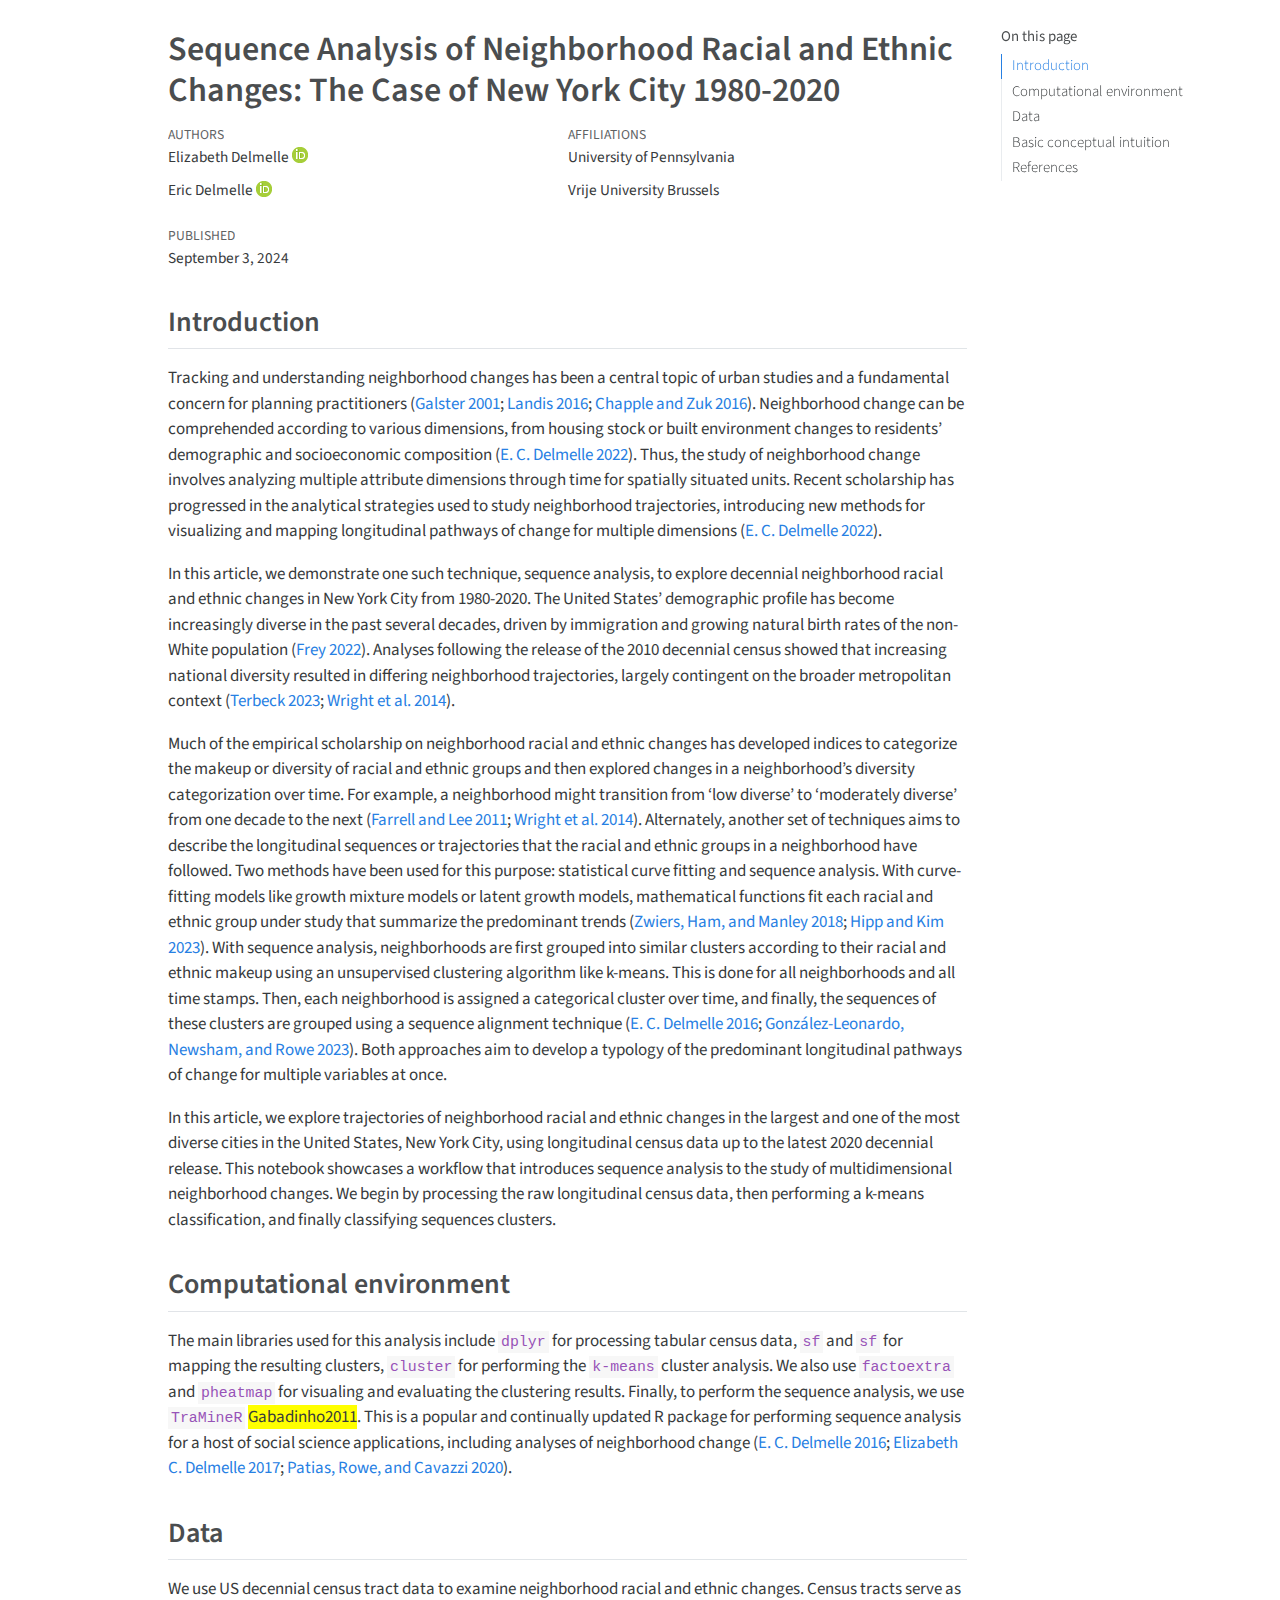
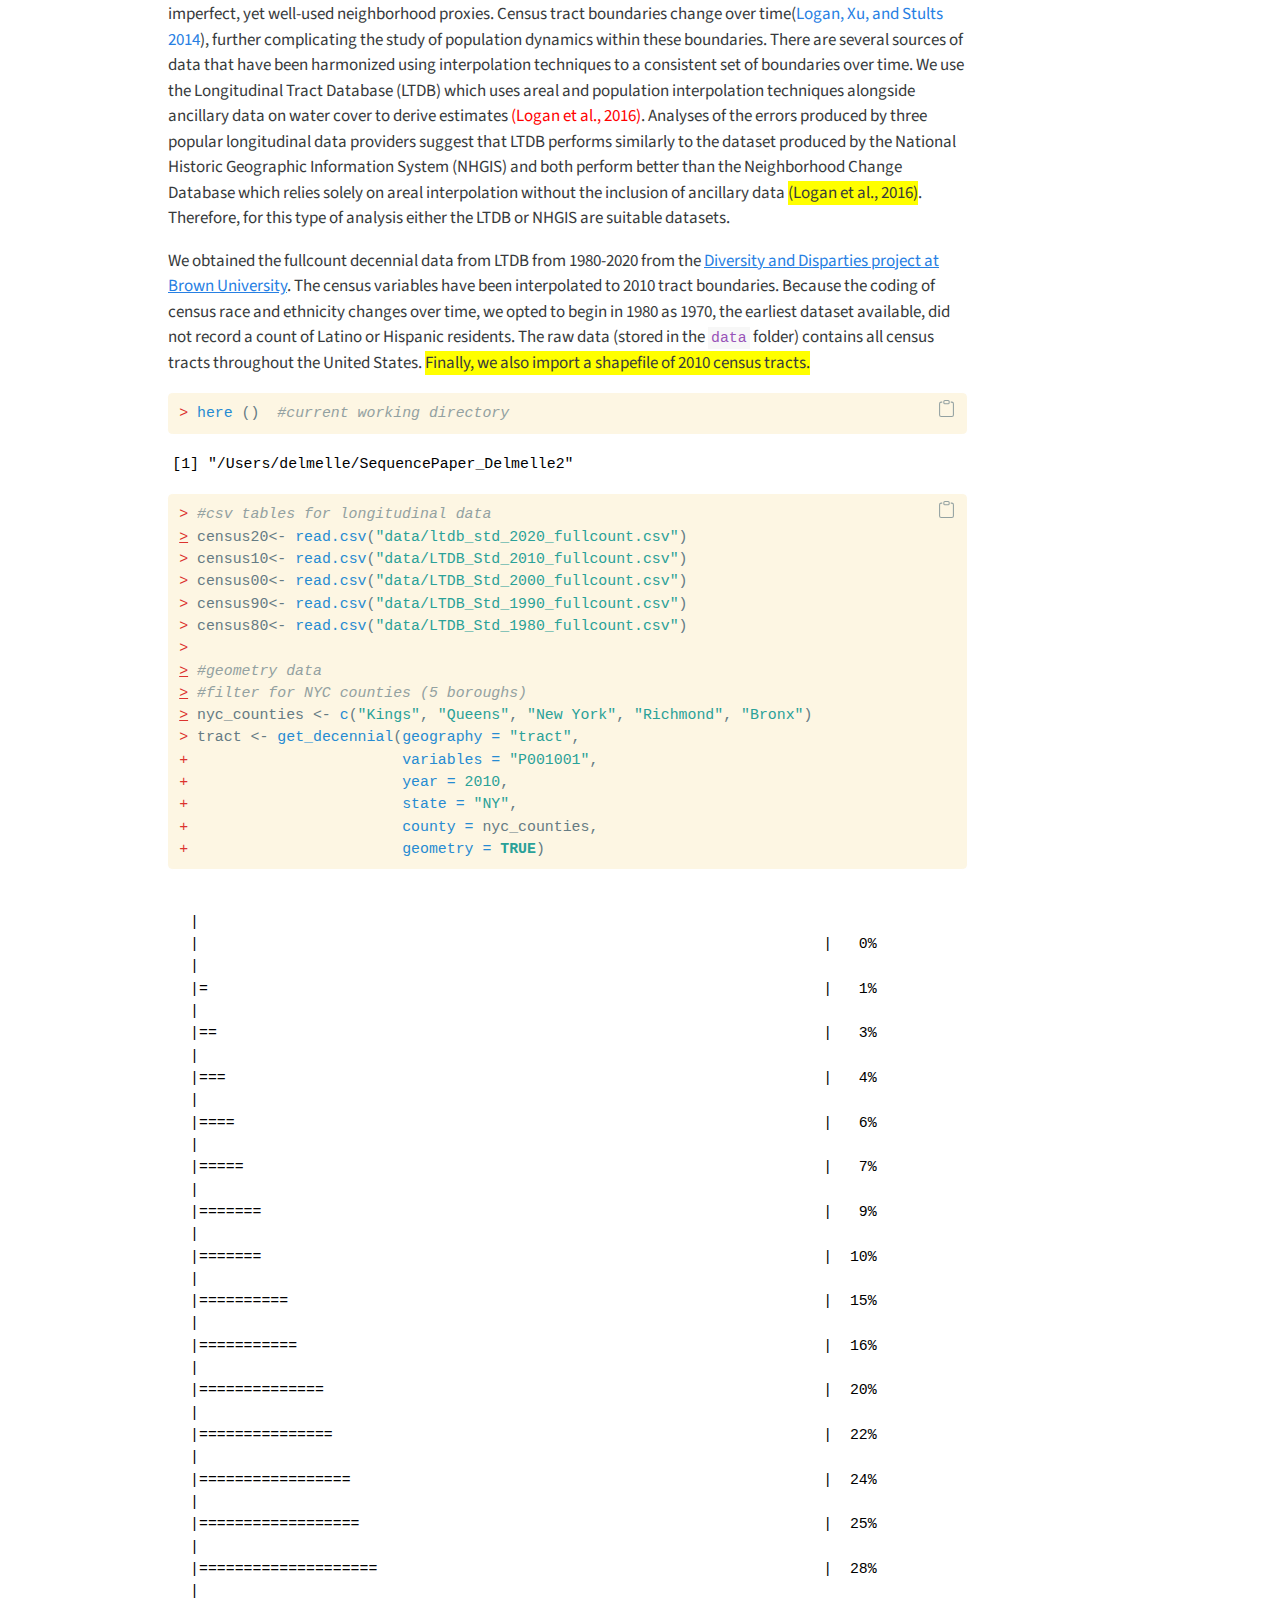
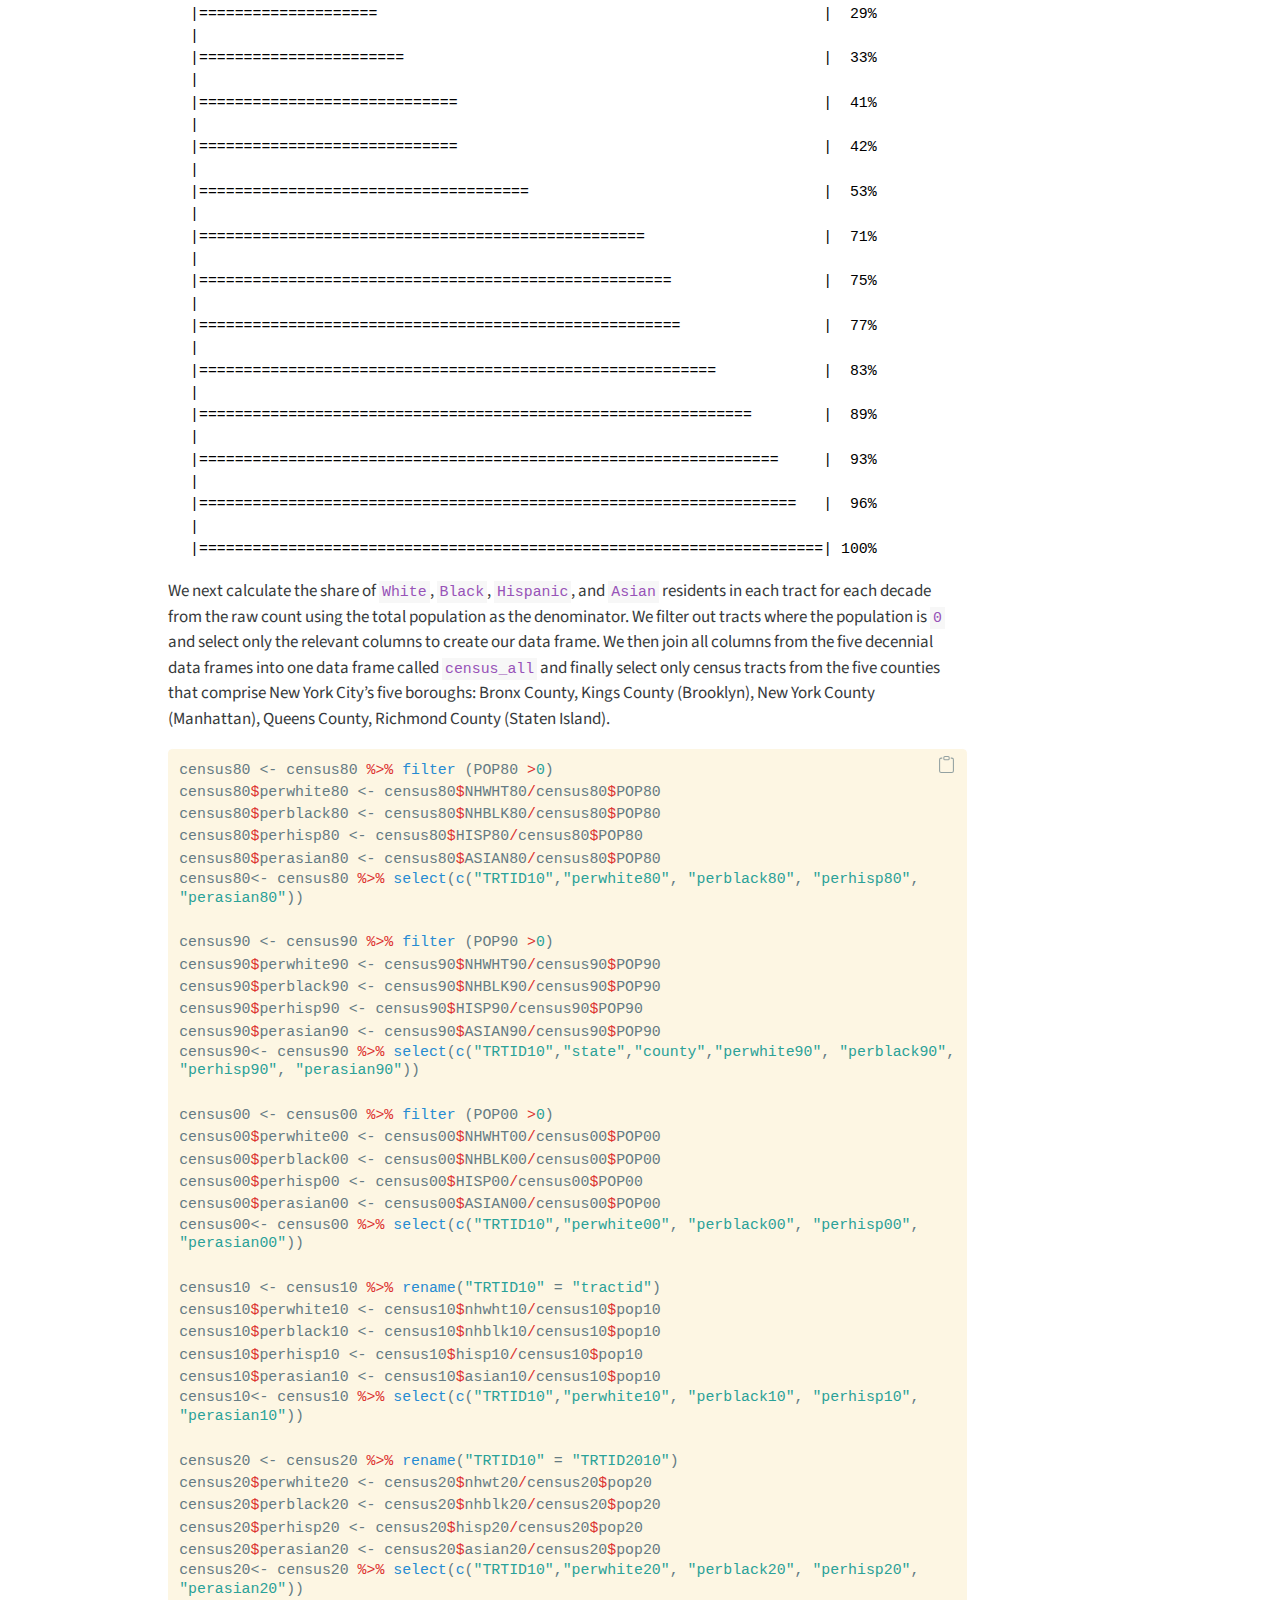
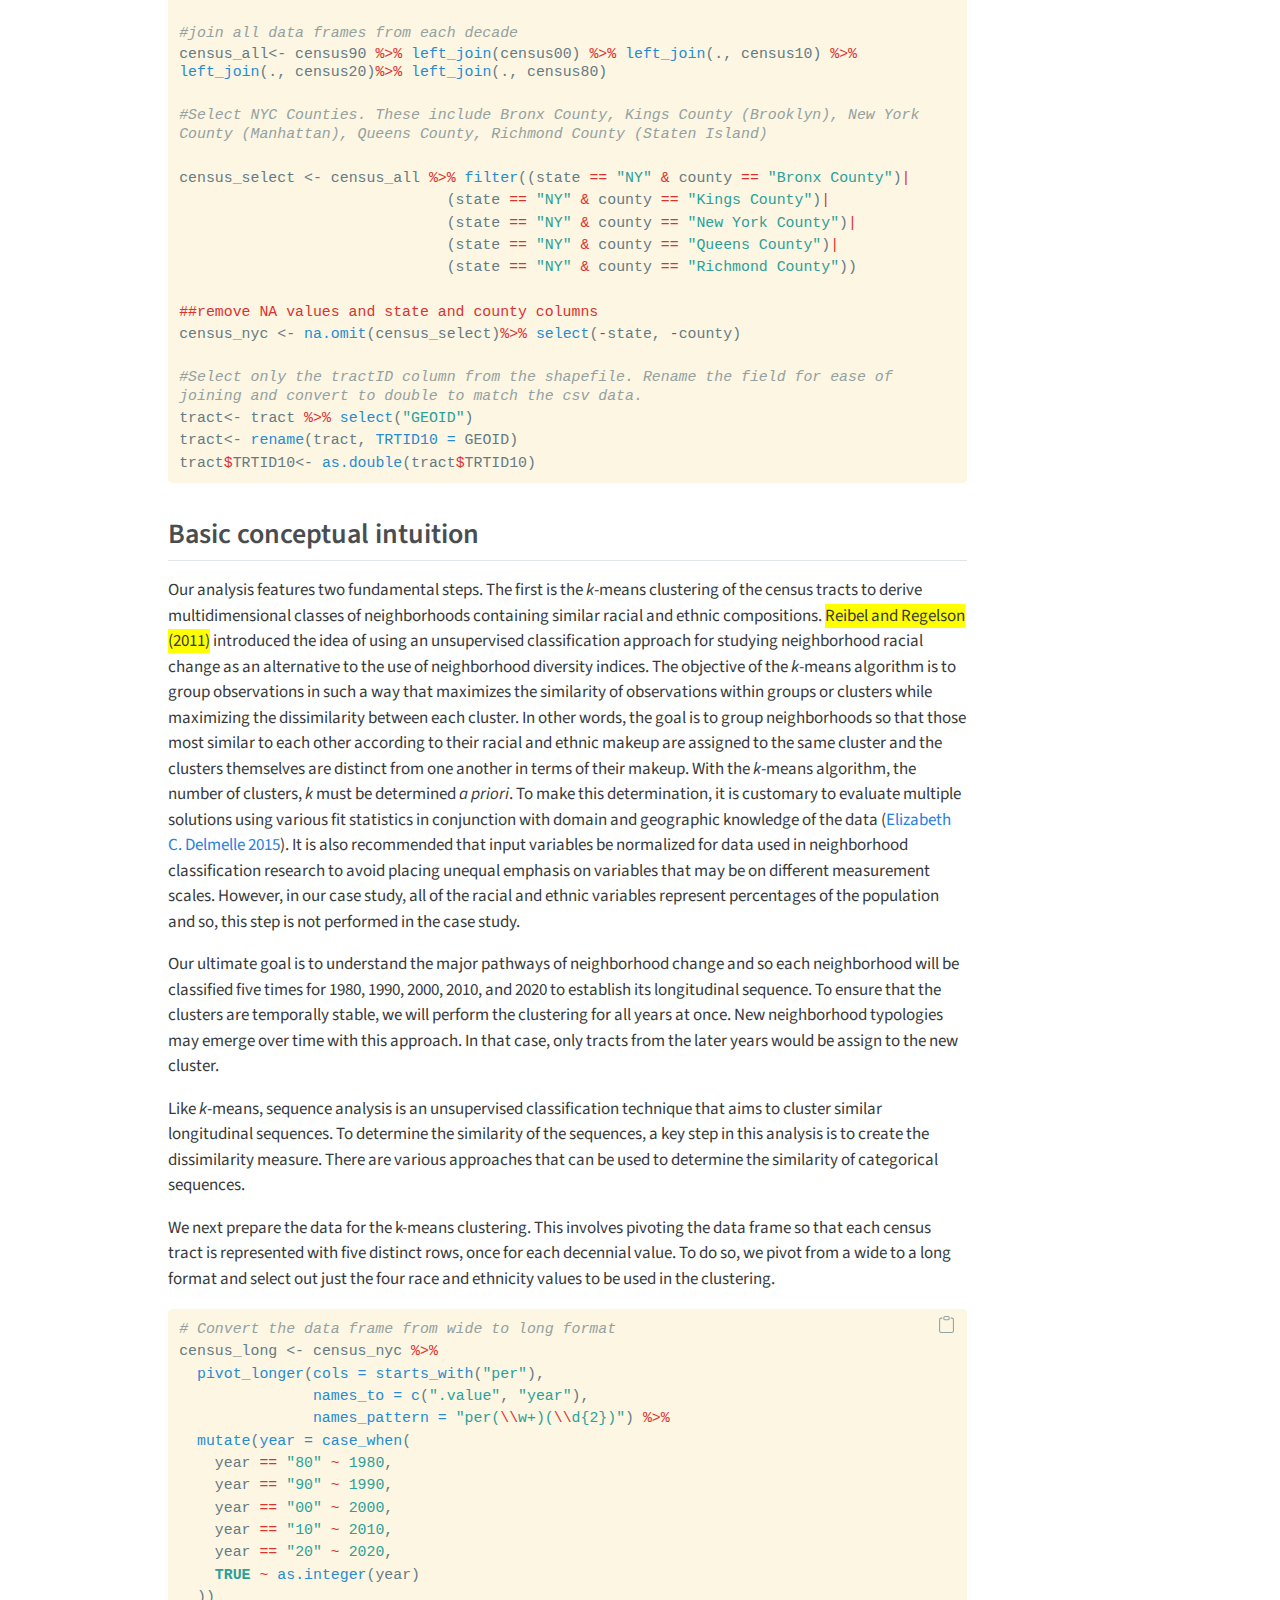
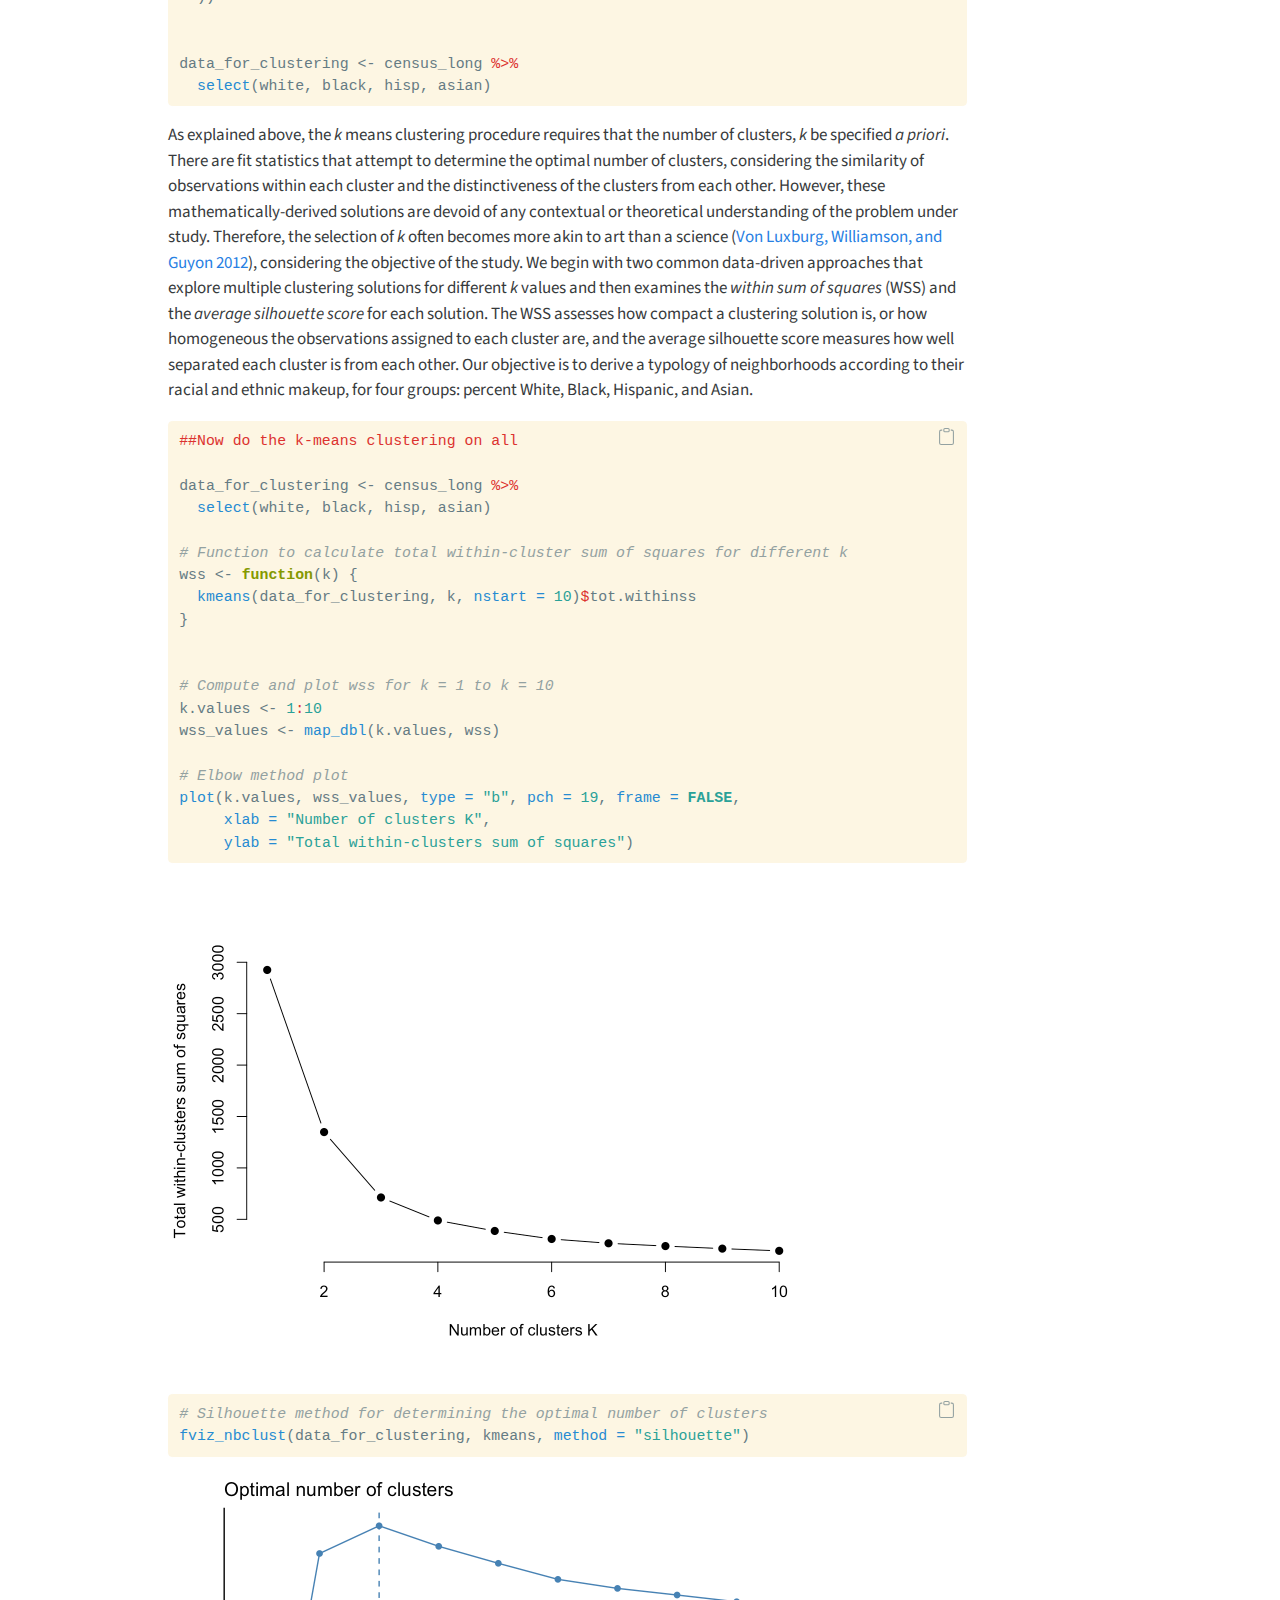
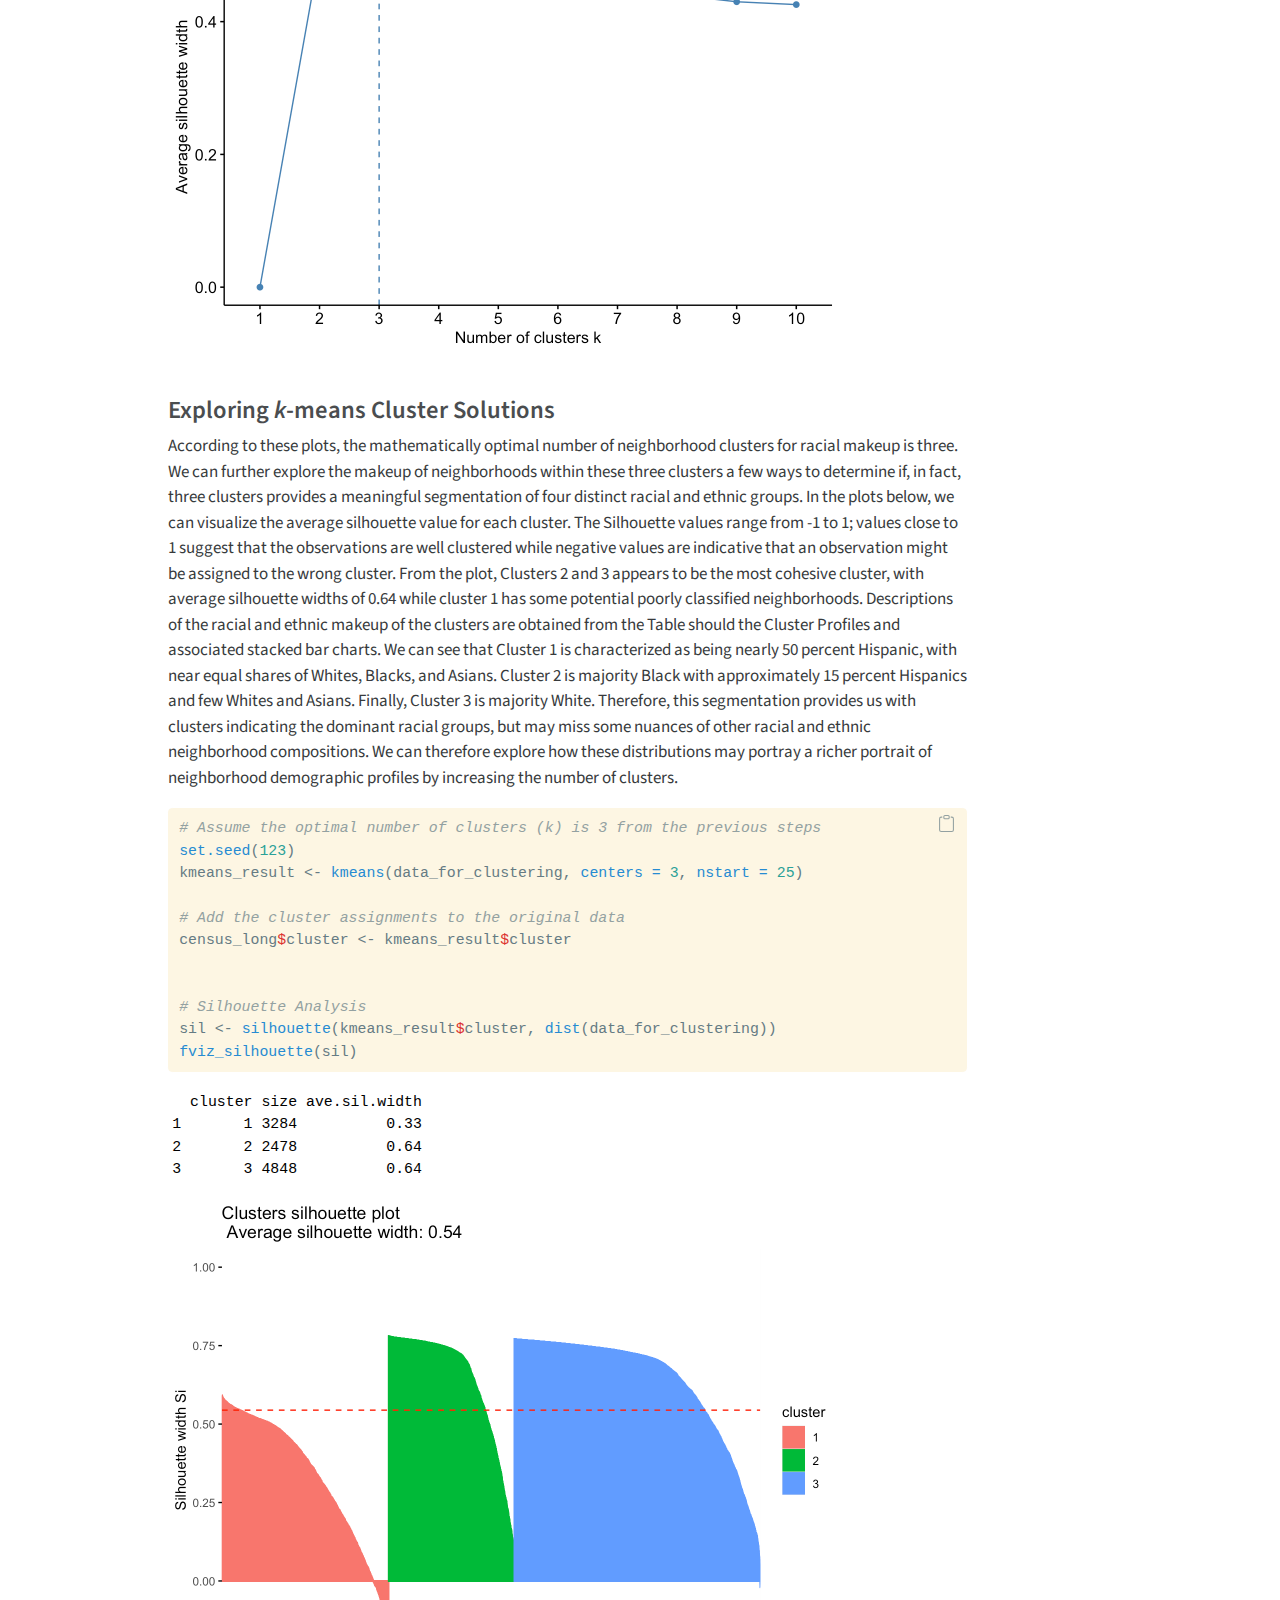
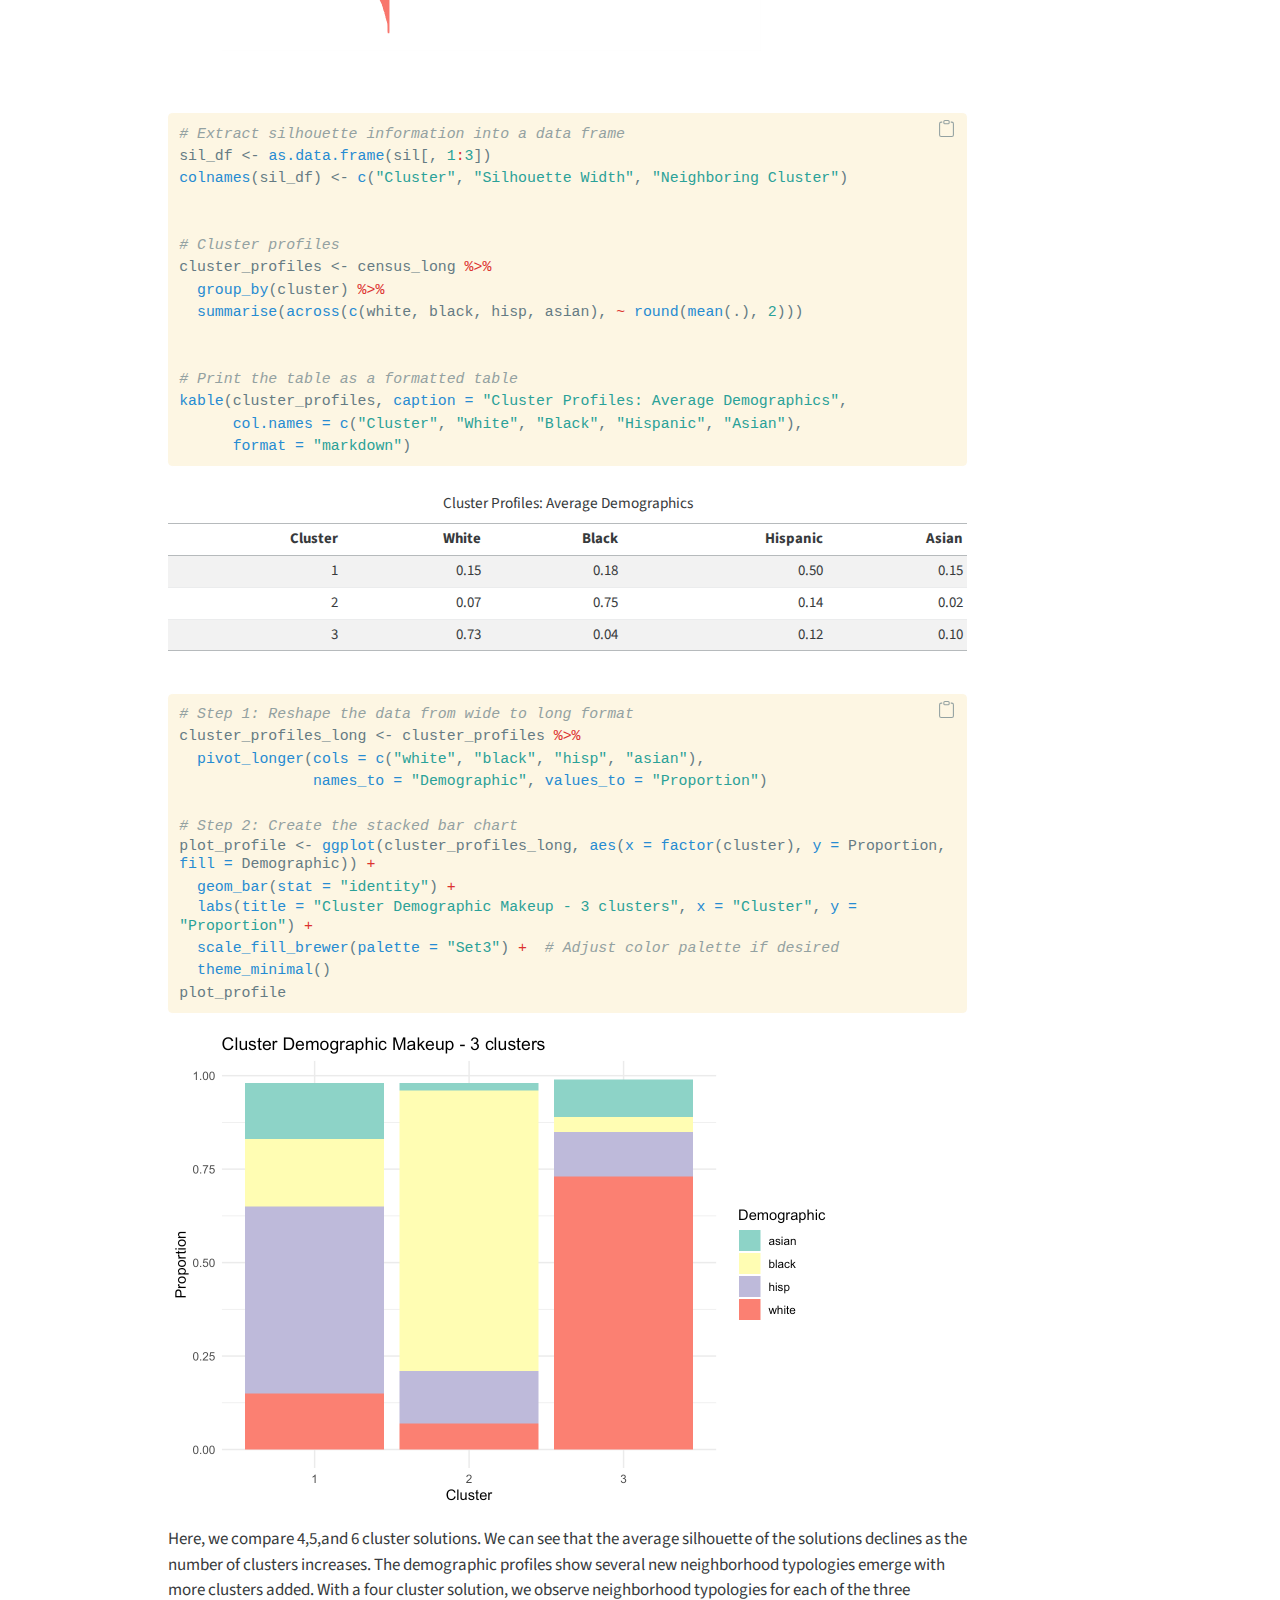
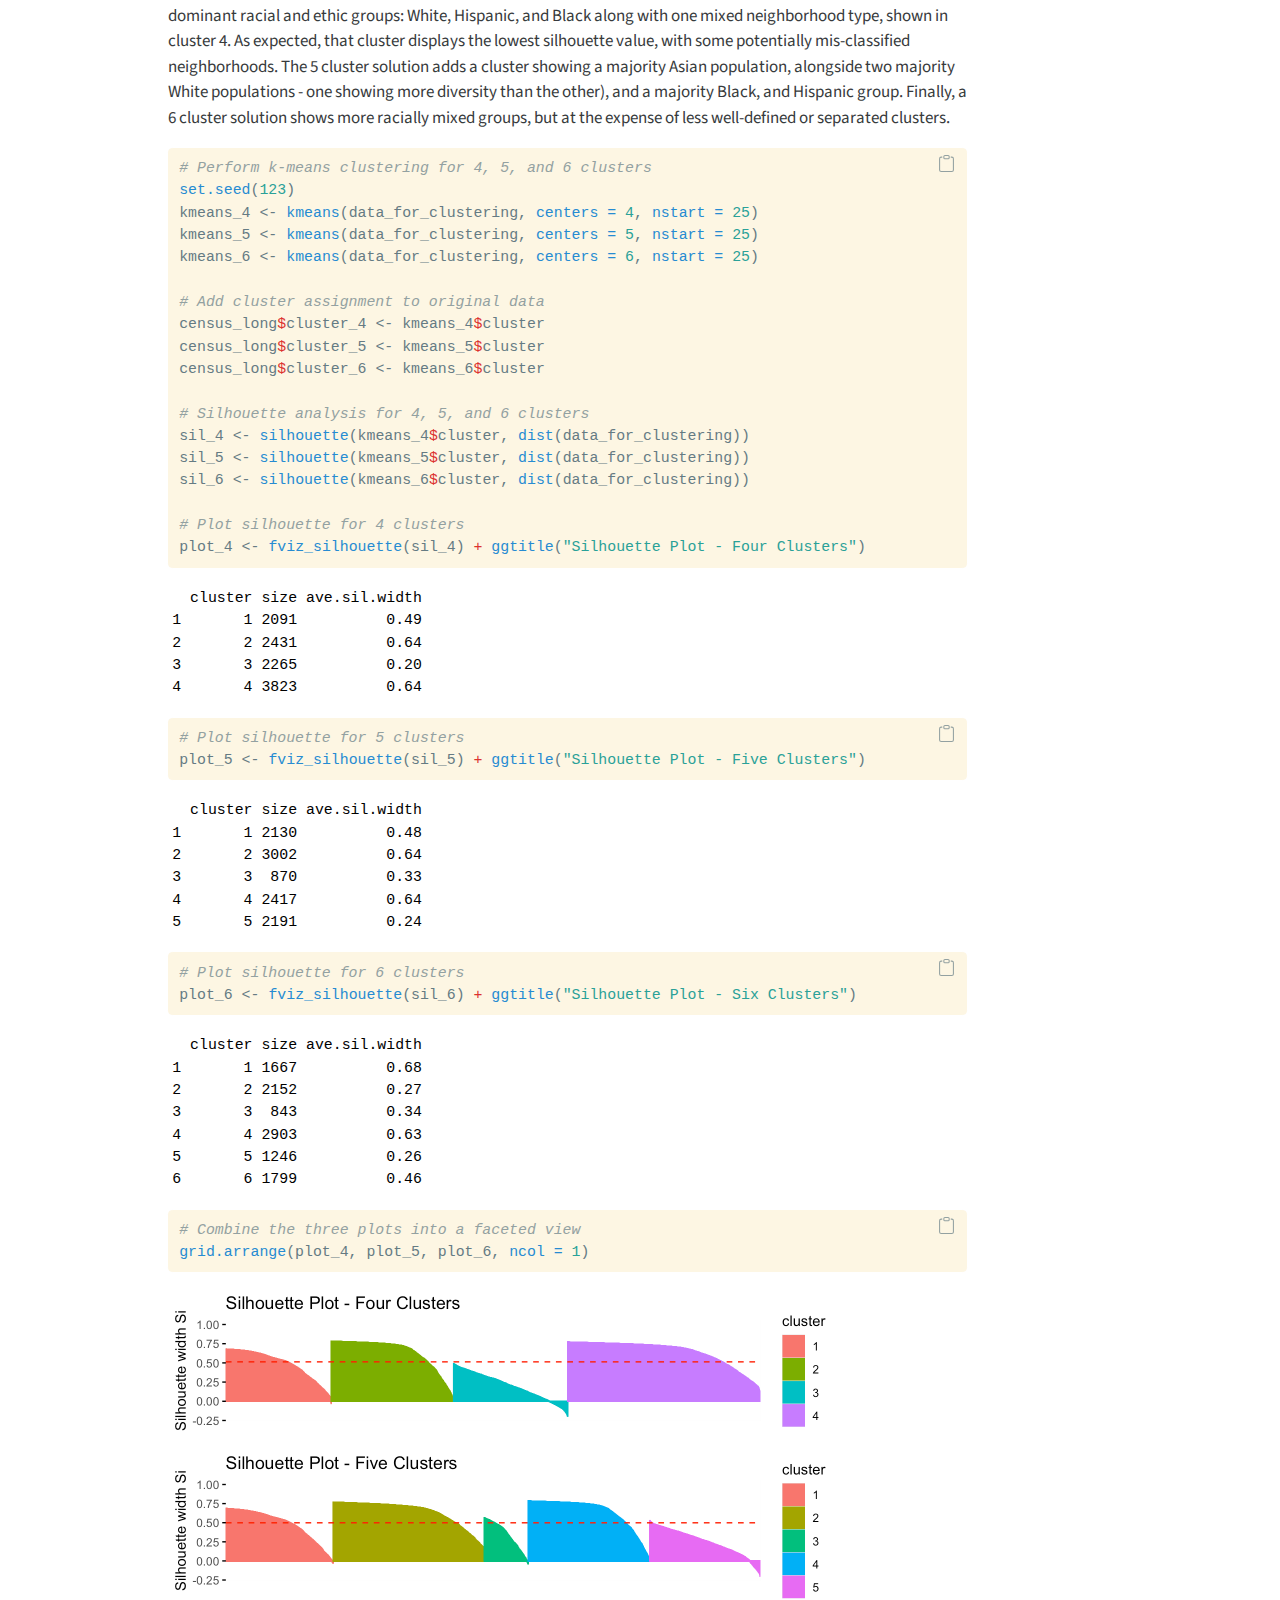
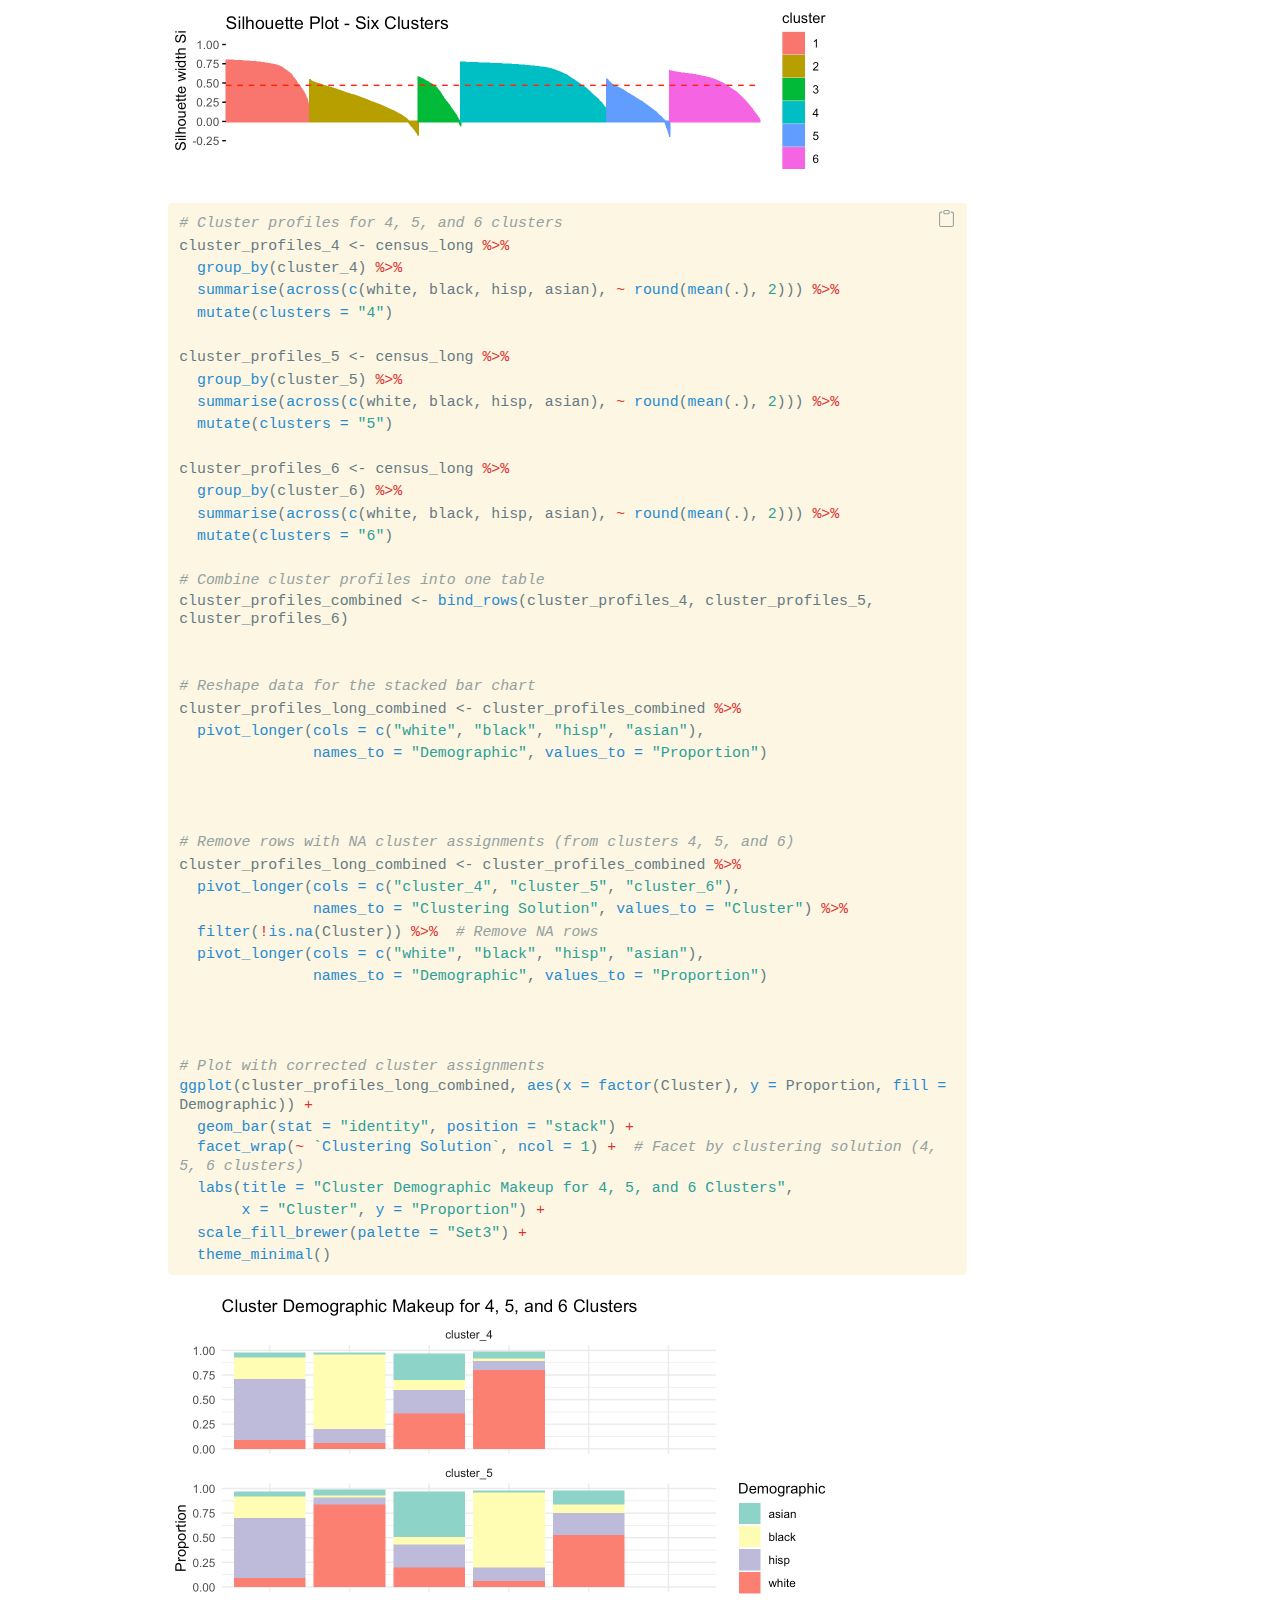
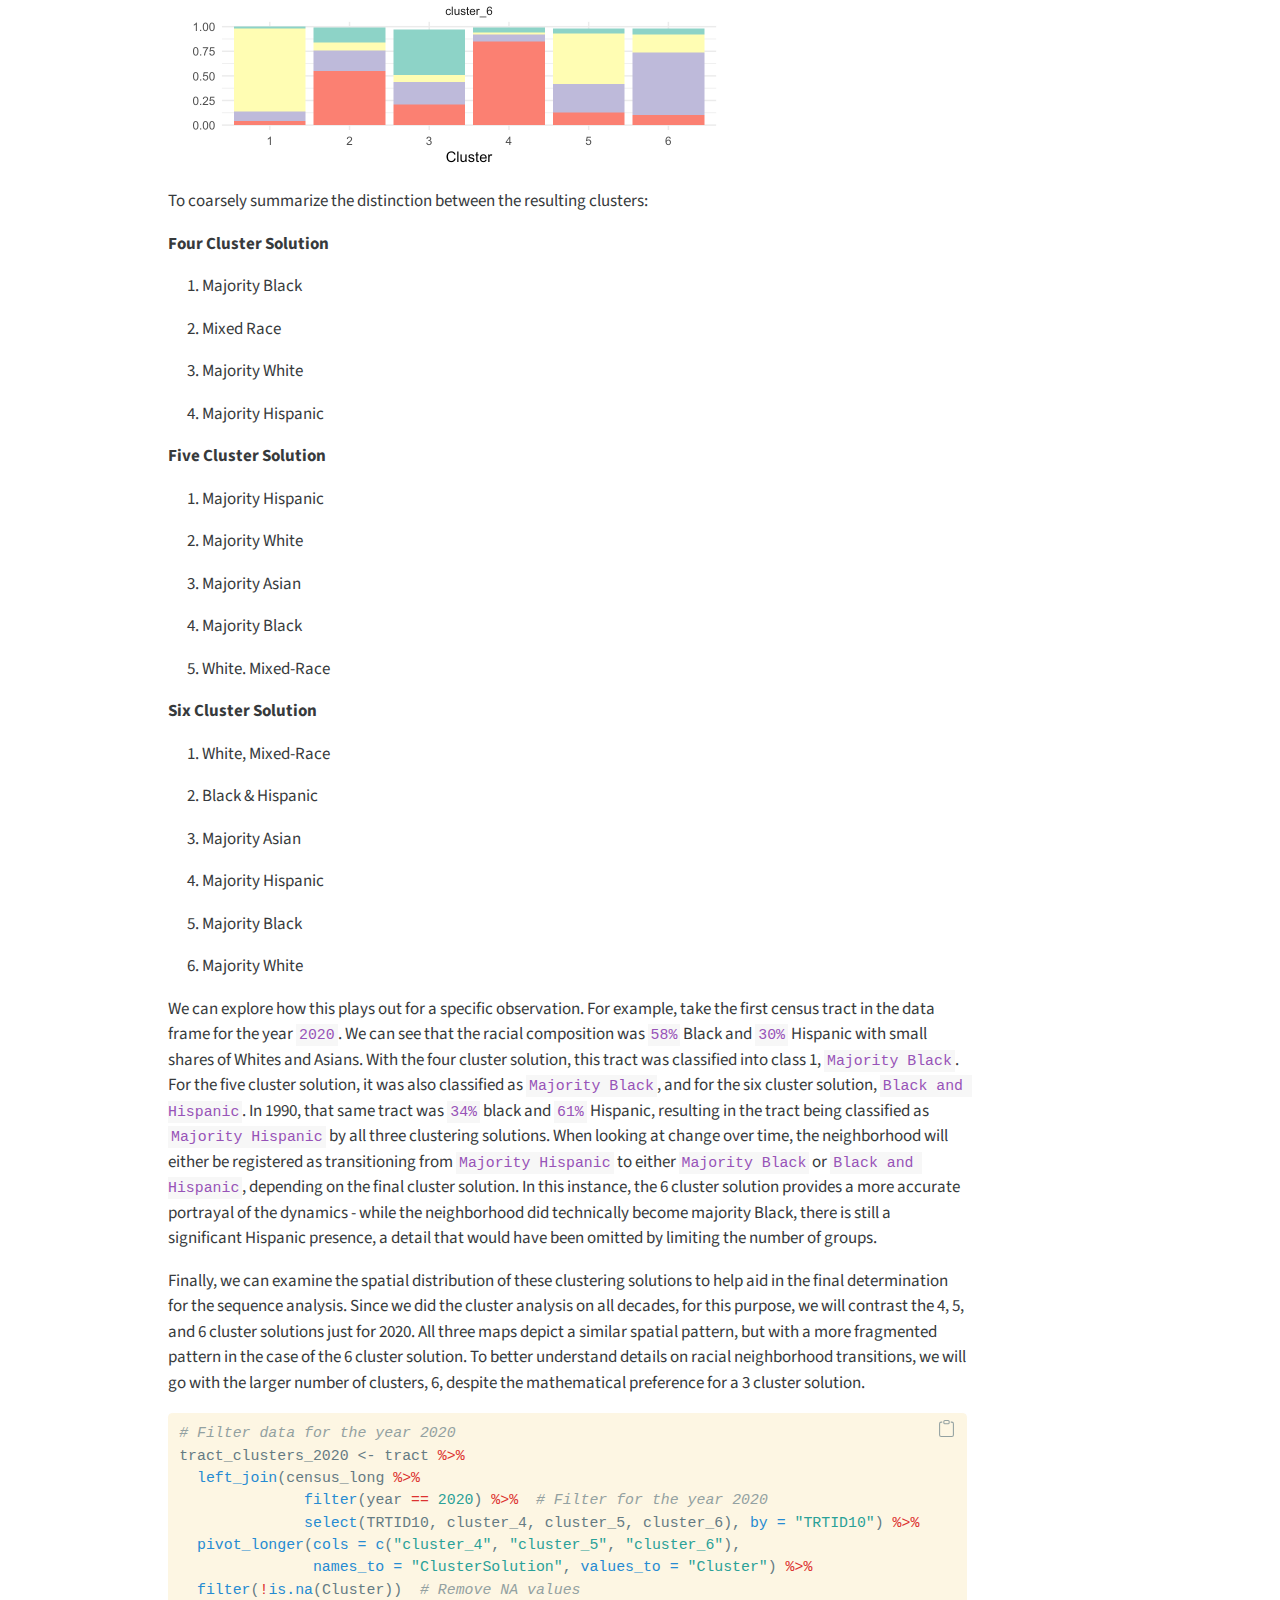
==== docs/index.html @ 339cec17 "~" ====
<html xmlns="http://www.w3.org/1999/xhtml">    
  <head>      
    <title>Redirect to SequencePaper.html</title>      
    <meta http-equiv="refresh" content="0;URL='SequencePaper.html'" />    
  </head>    
  <body> 
  </body>  
</html>
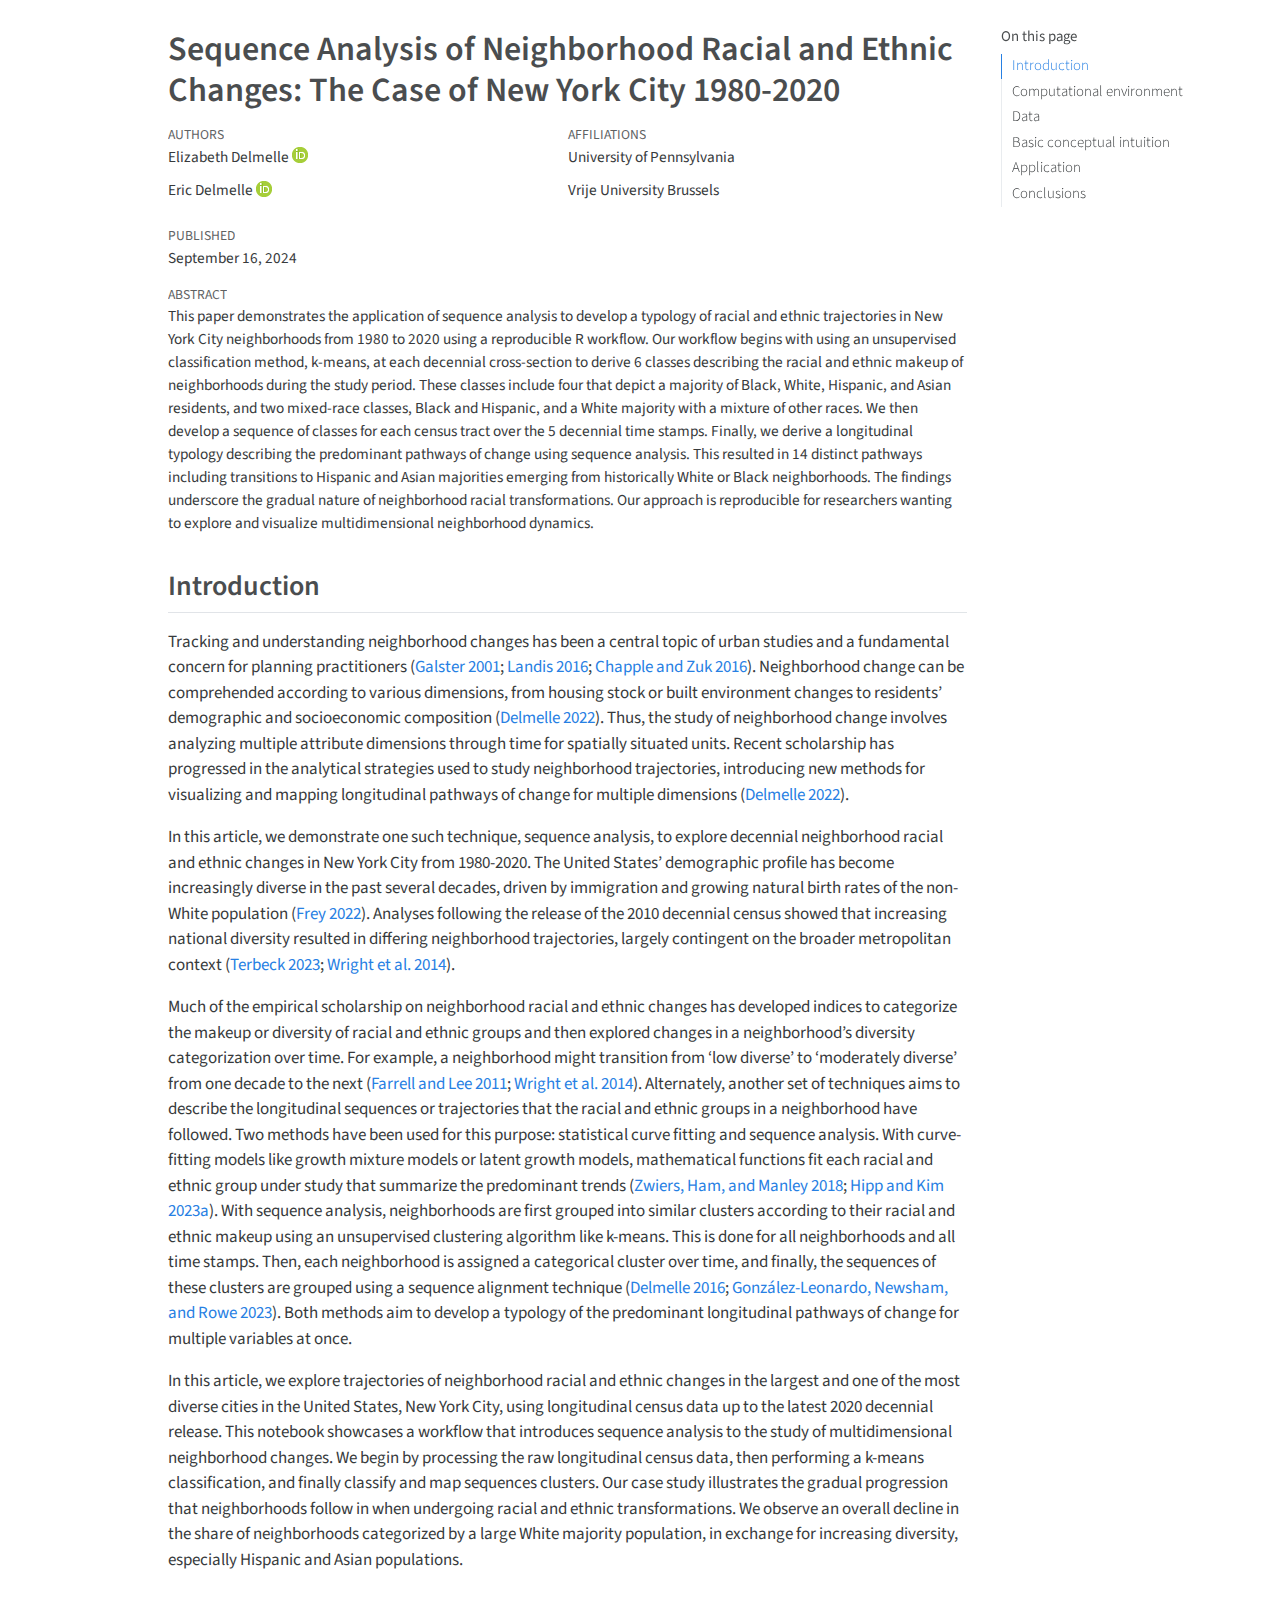
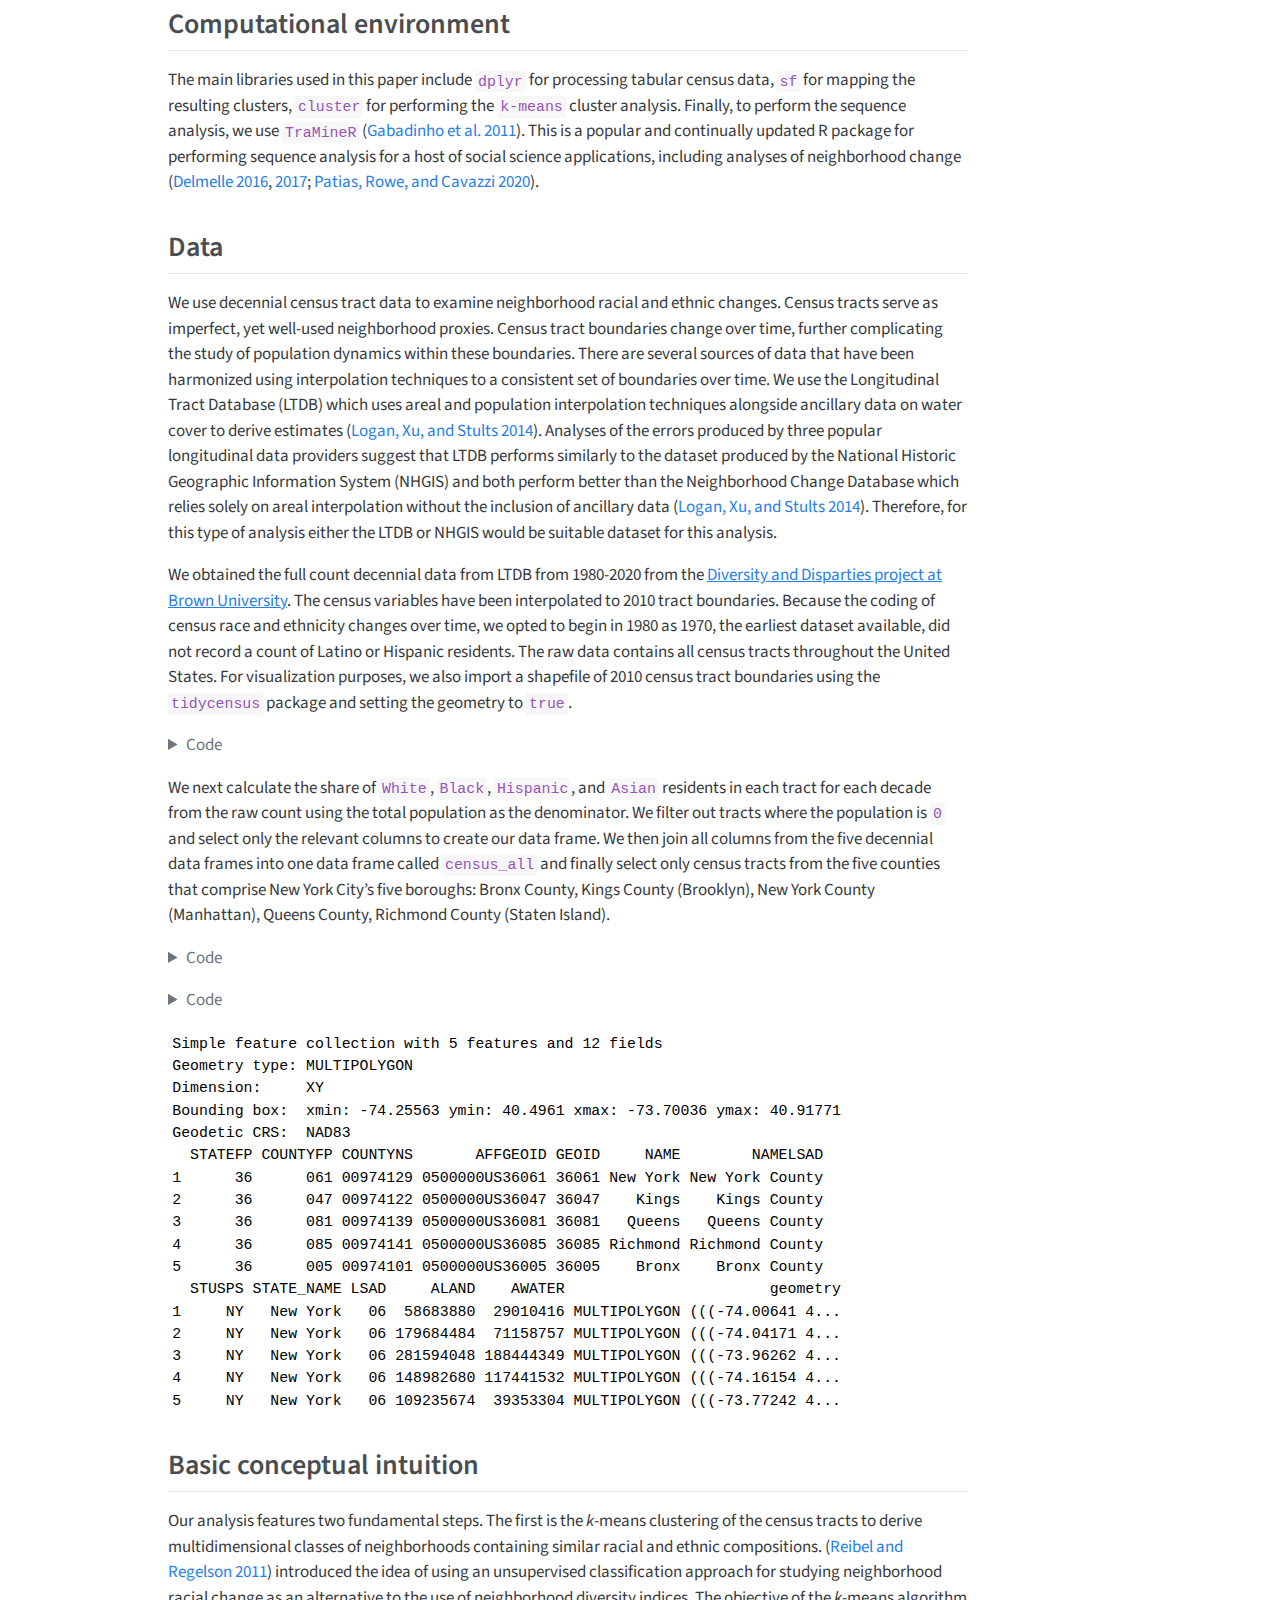
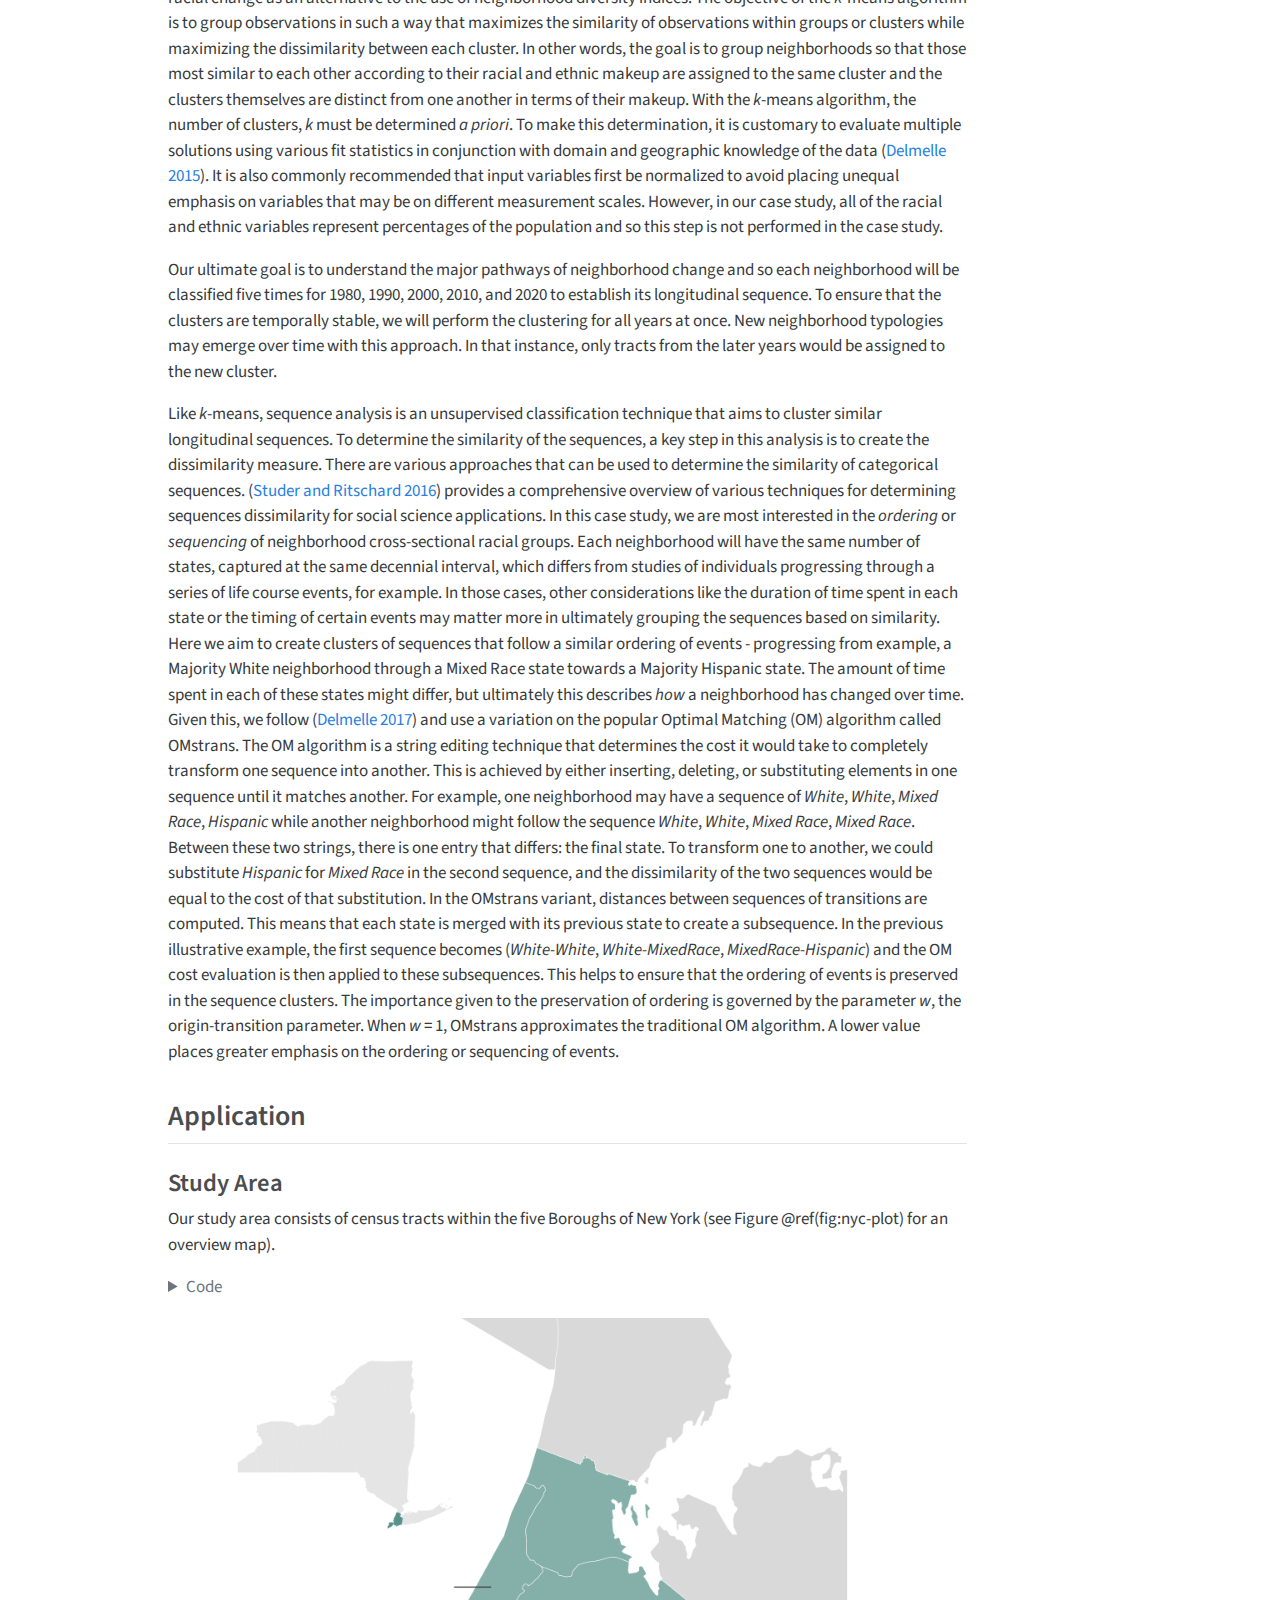
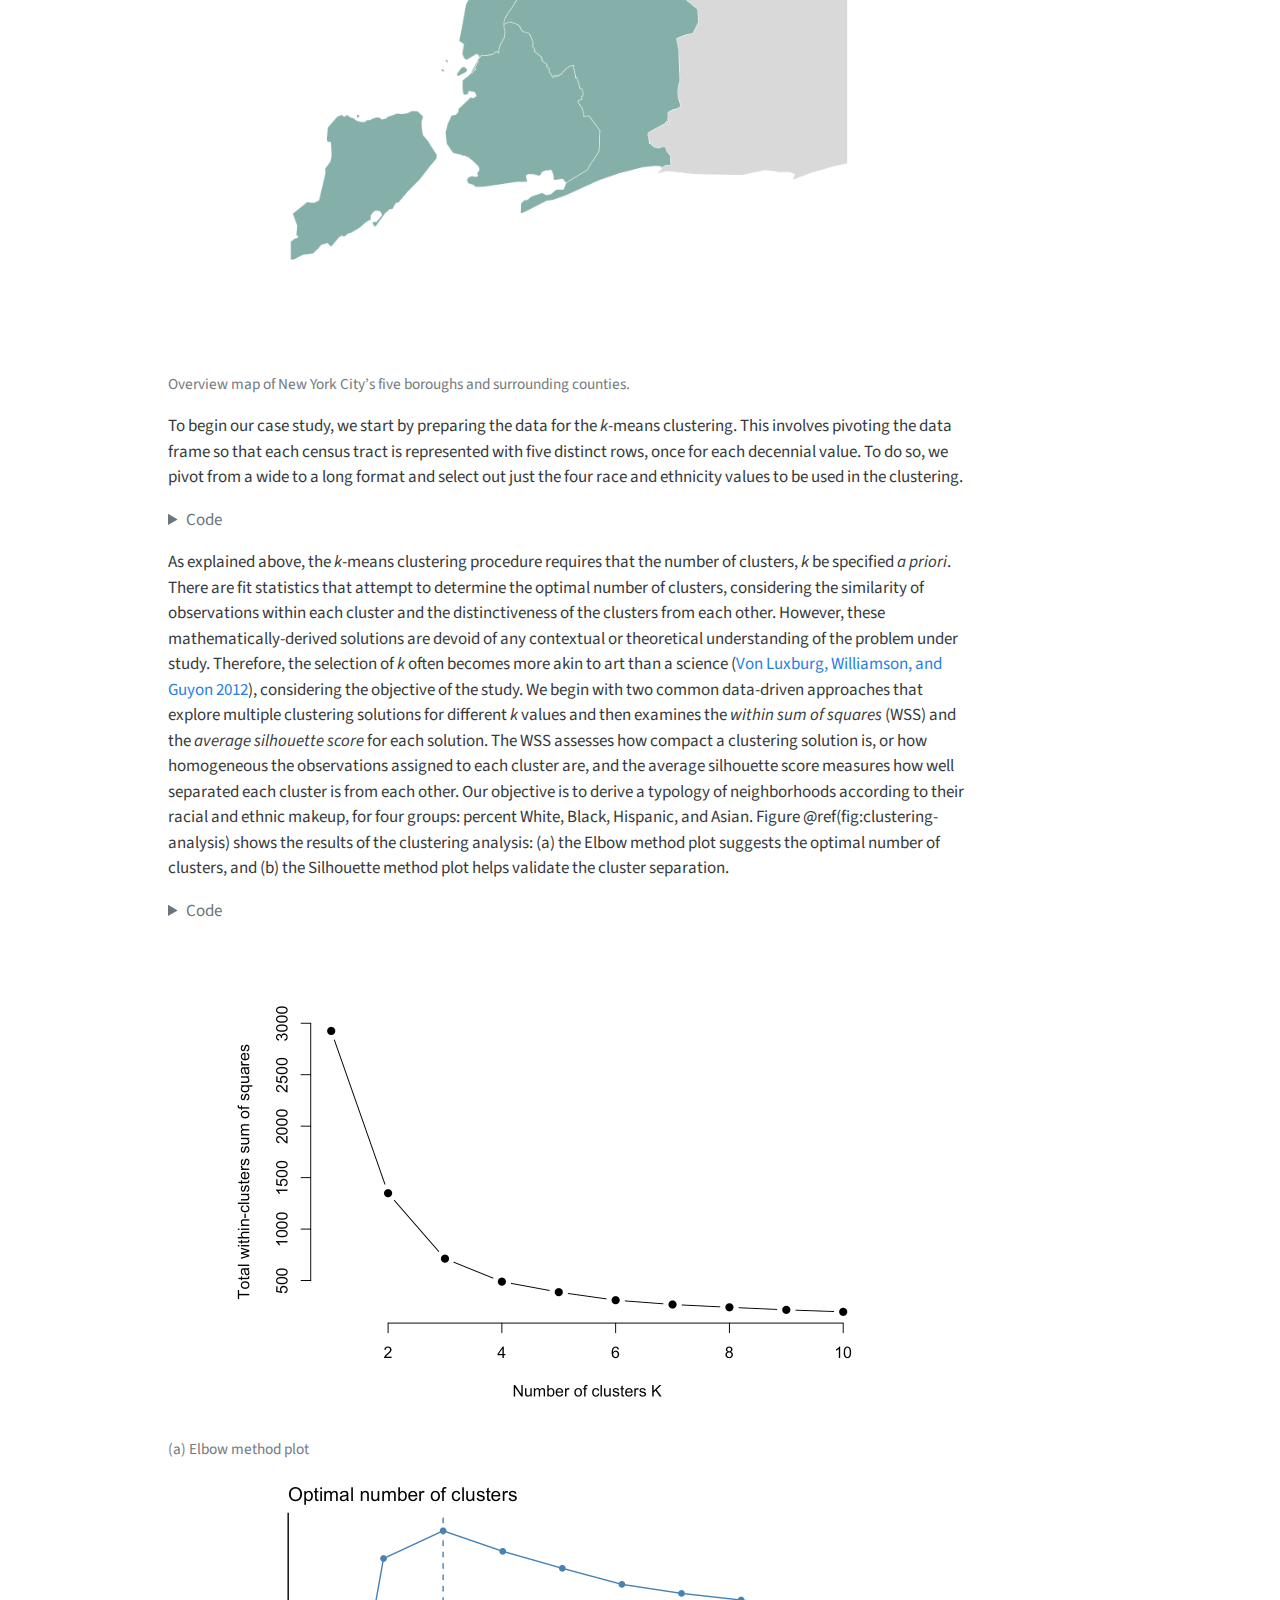
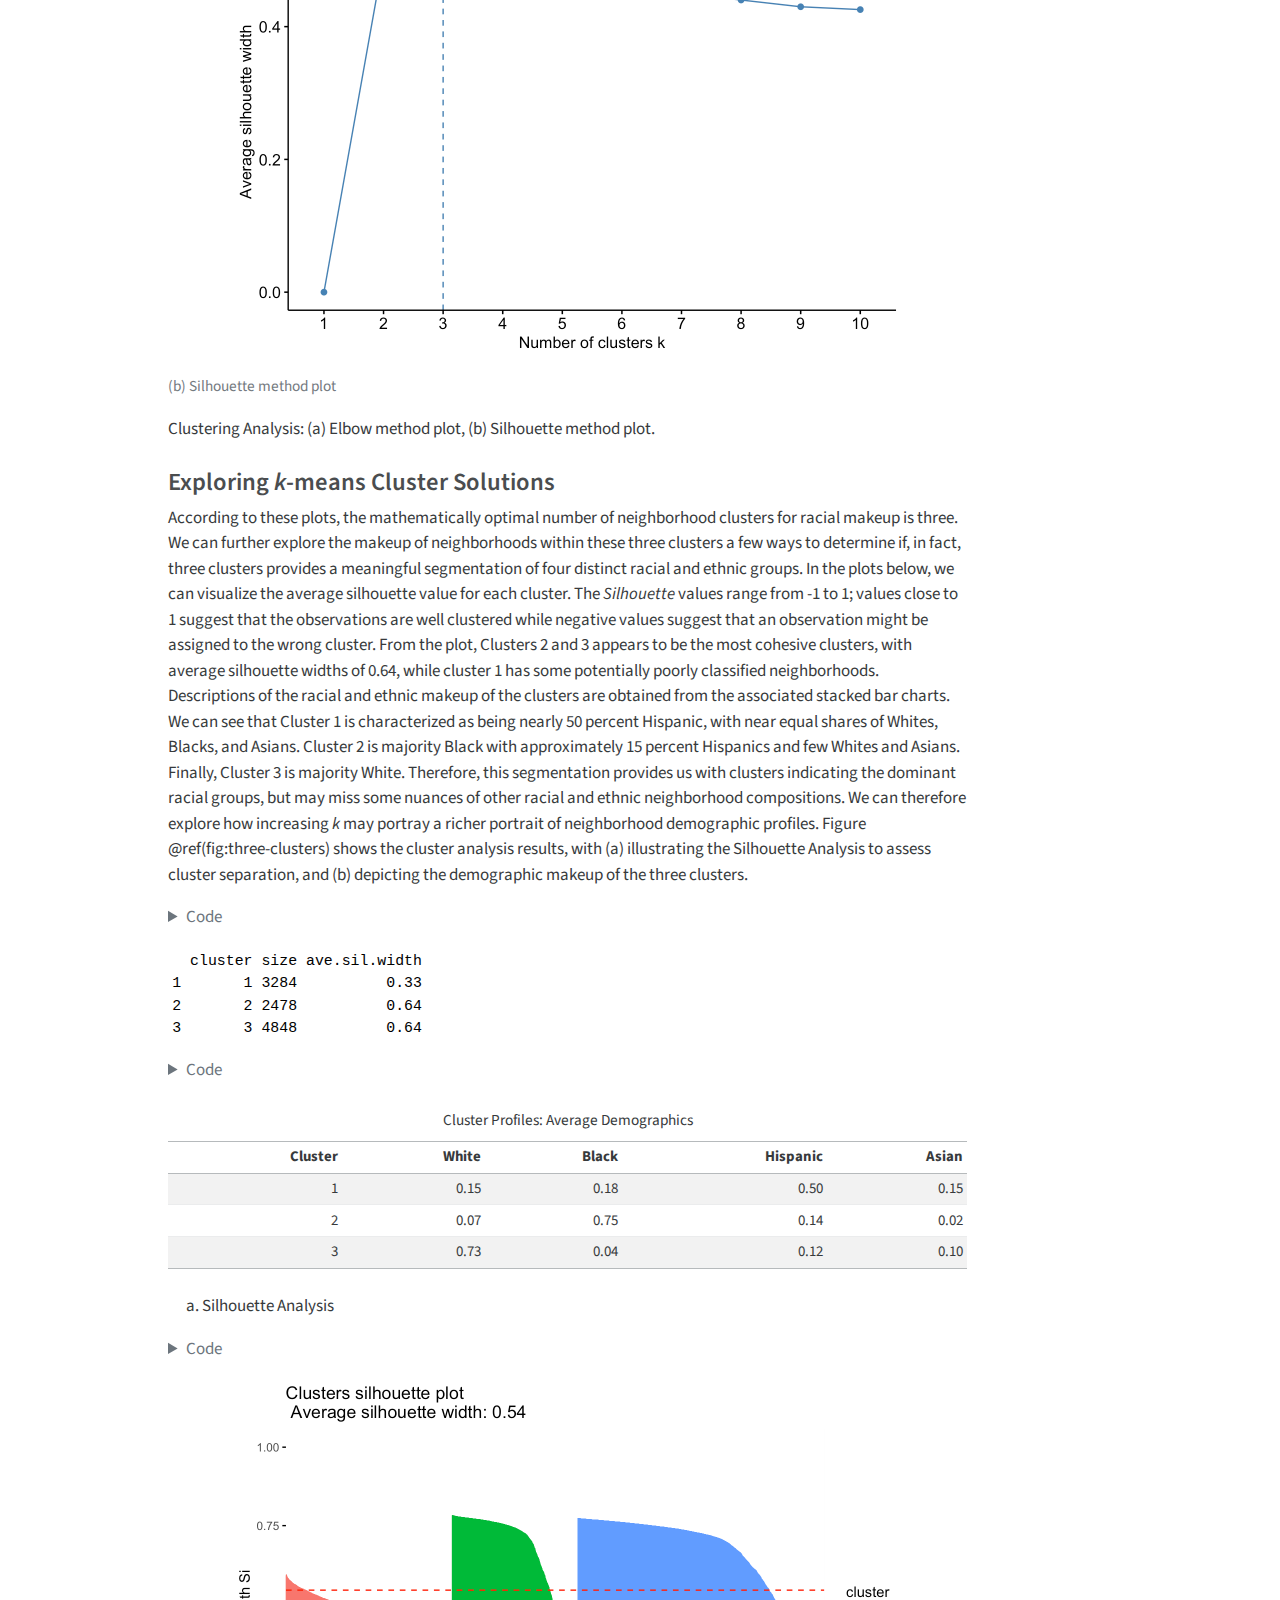
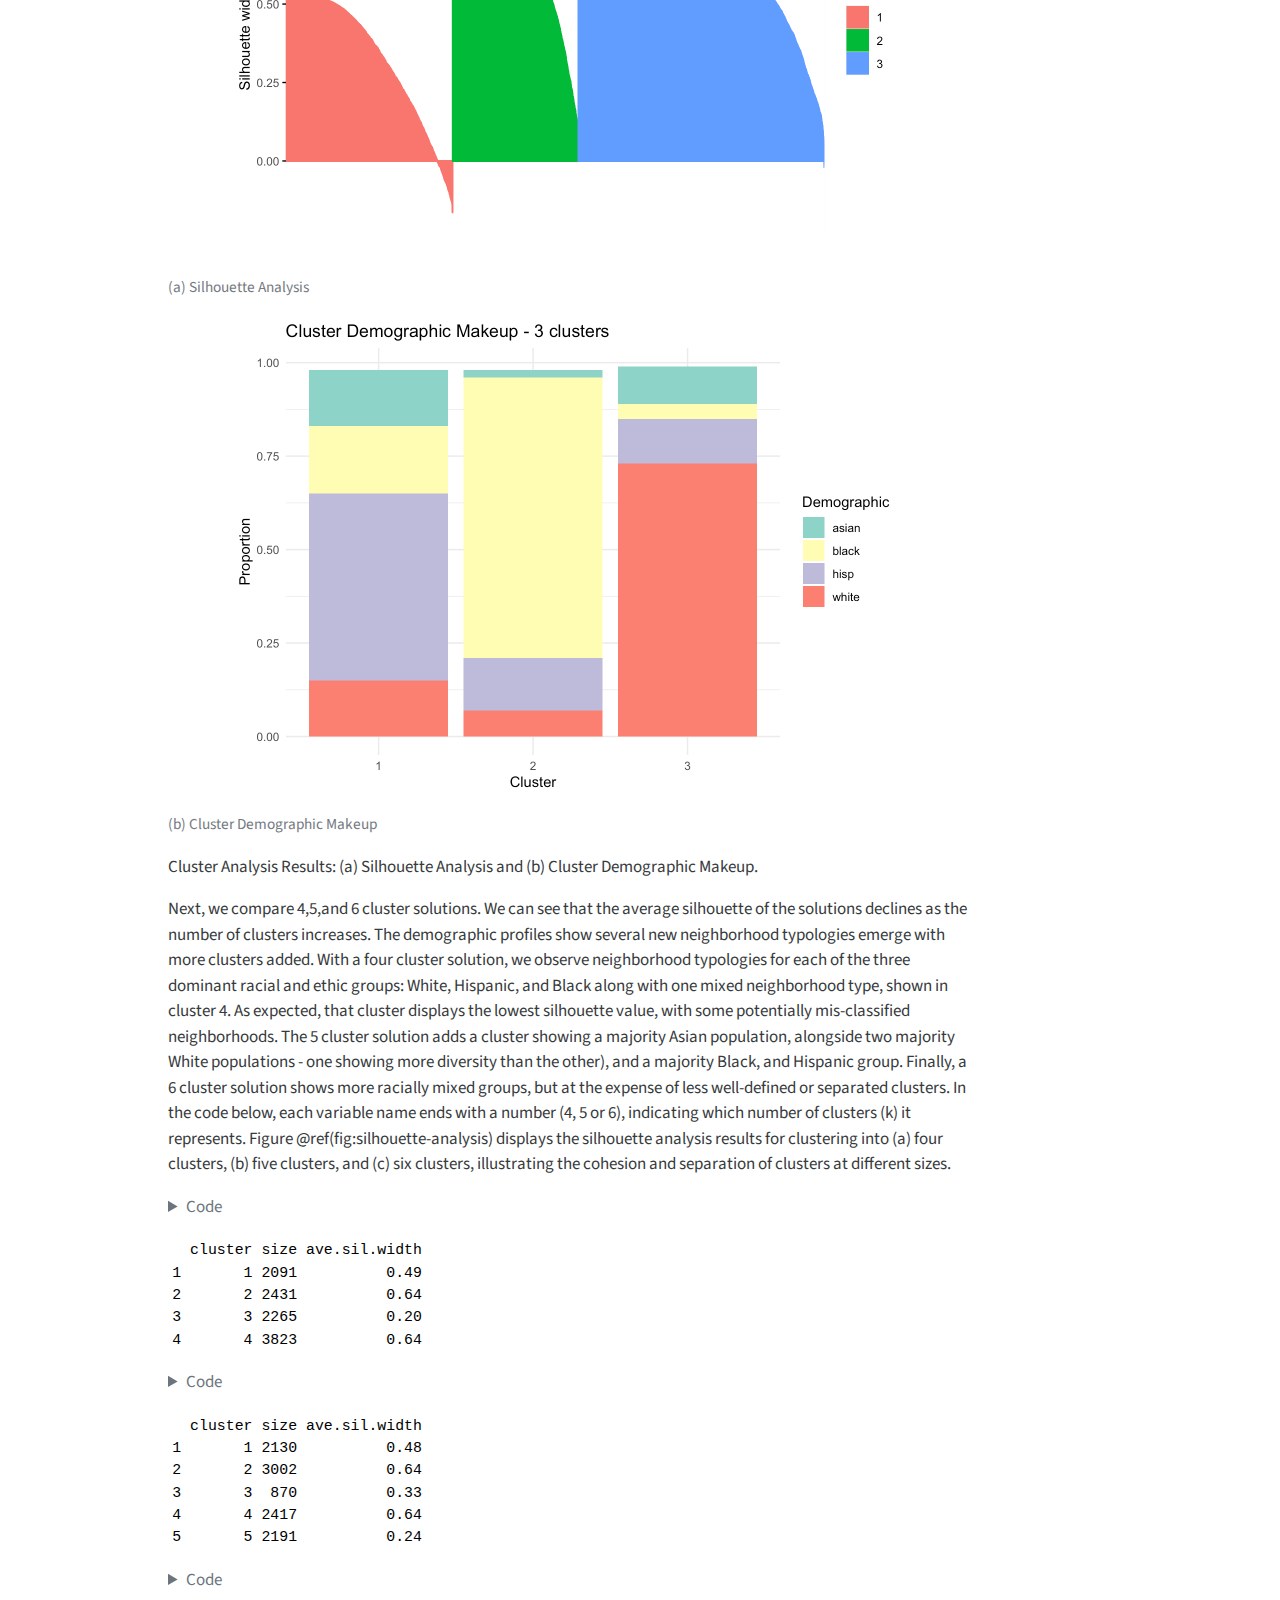
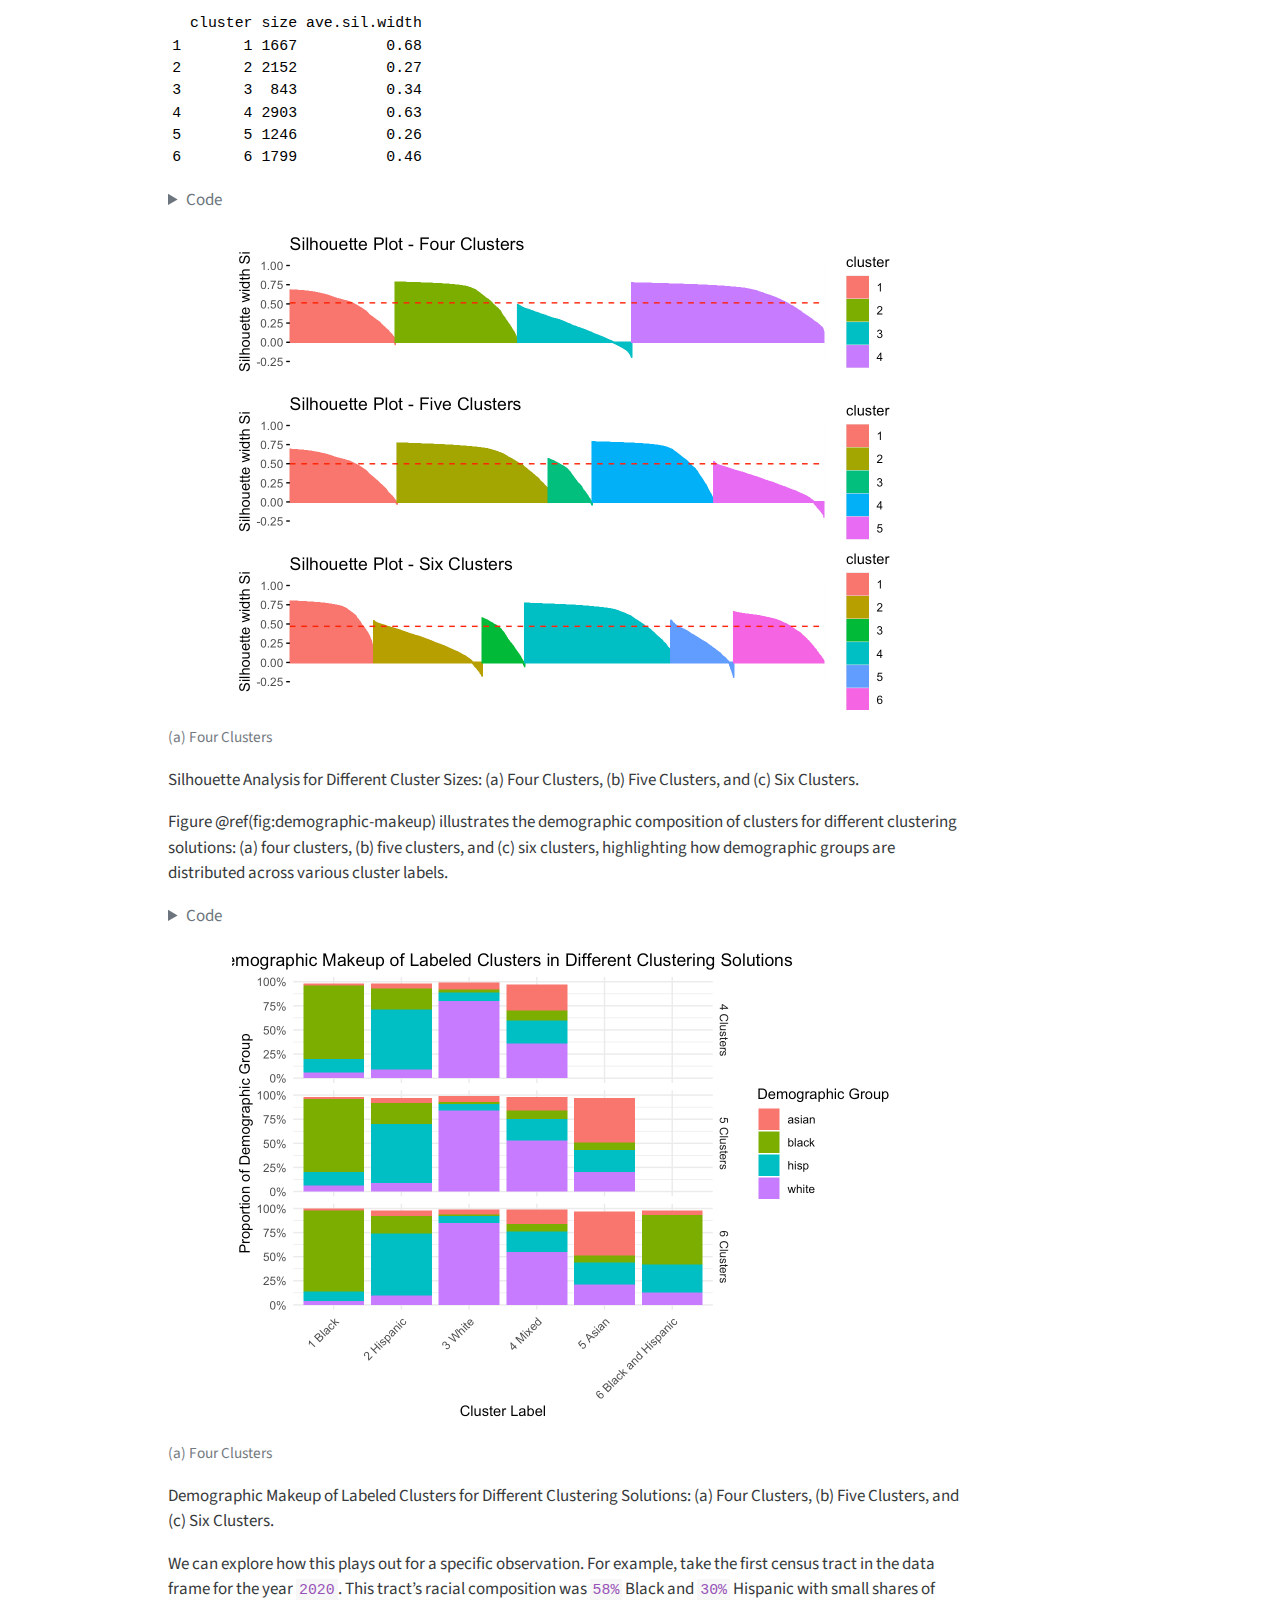
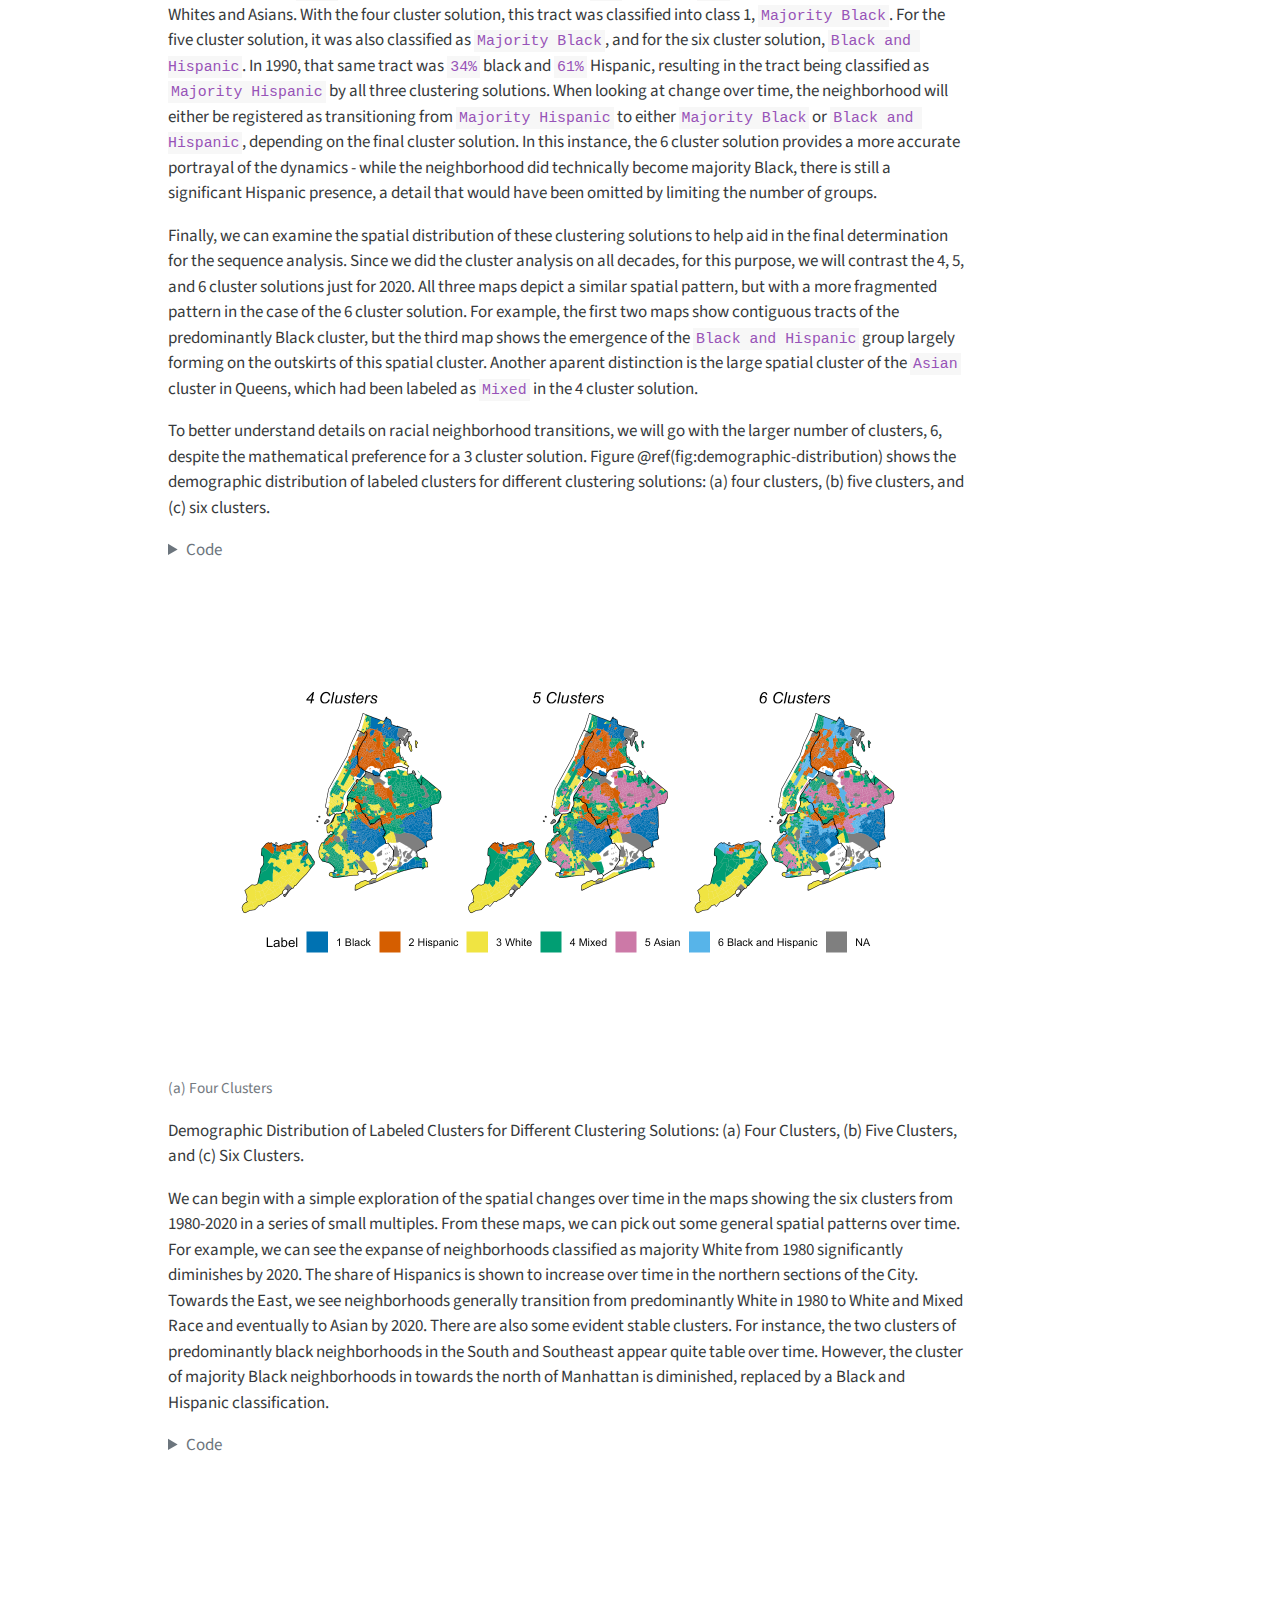
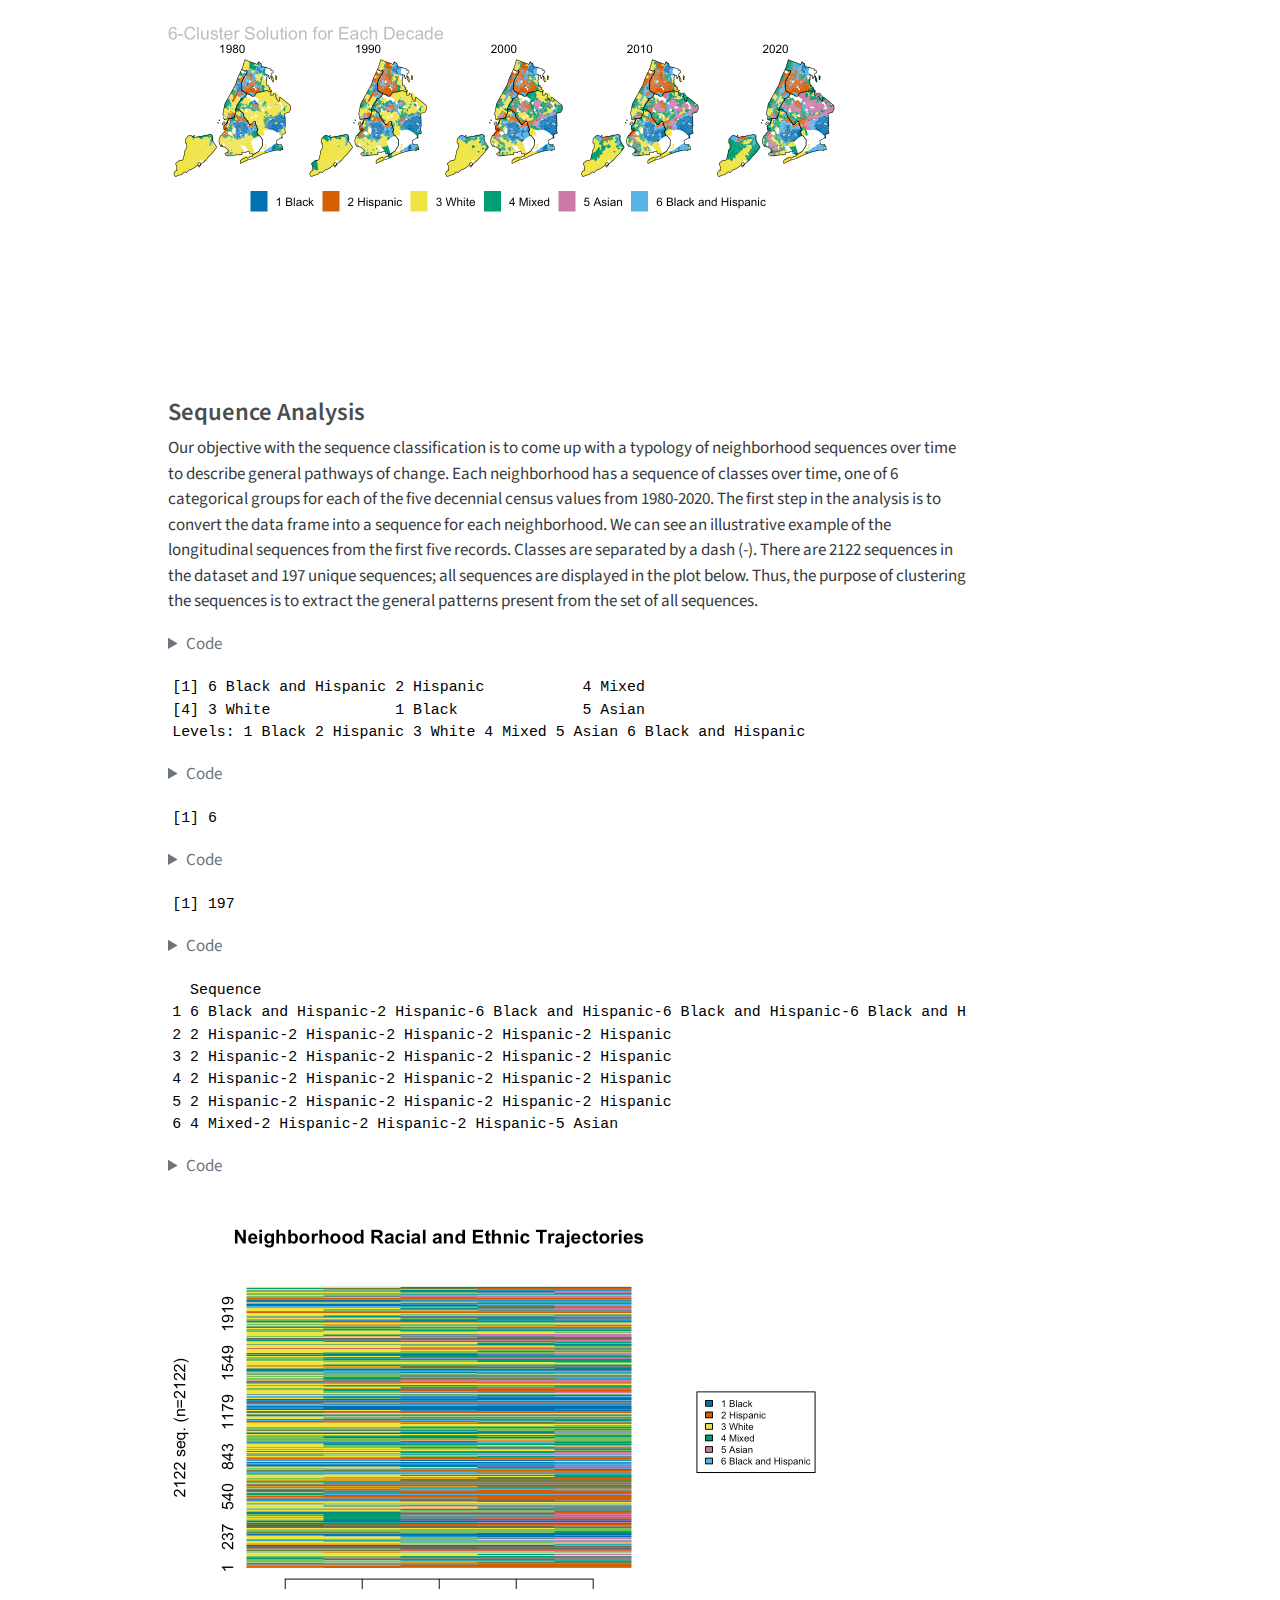
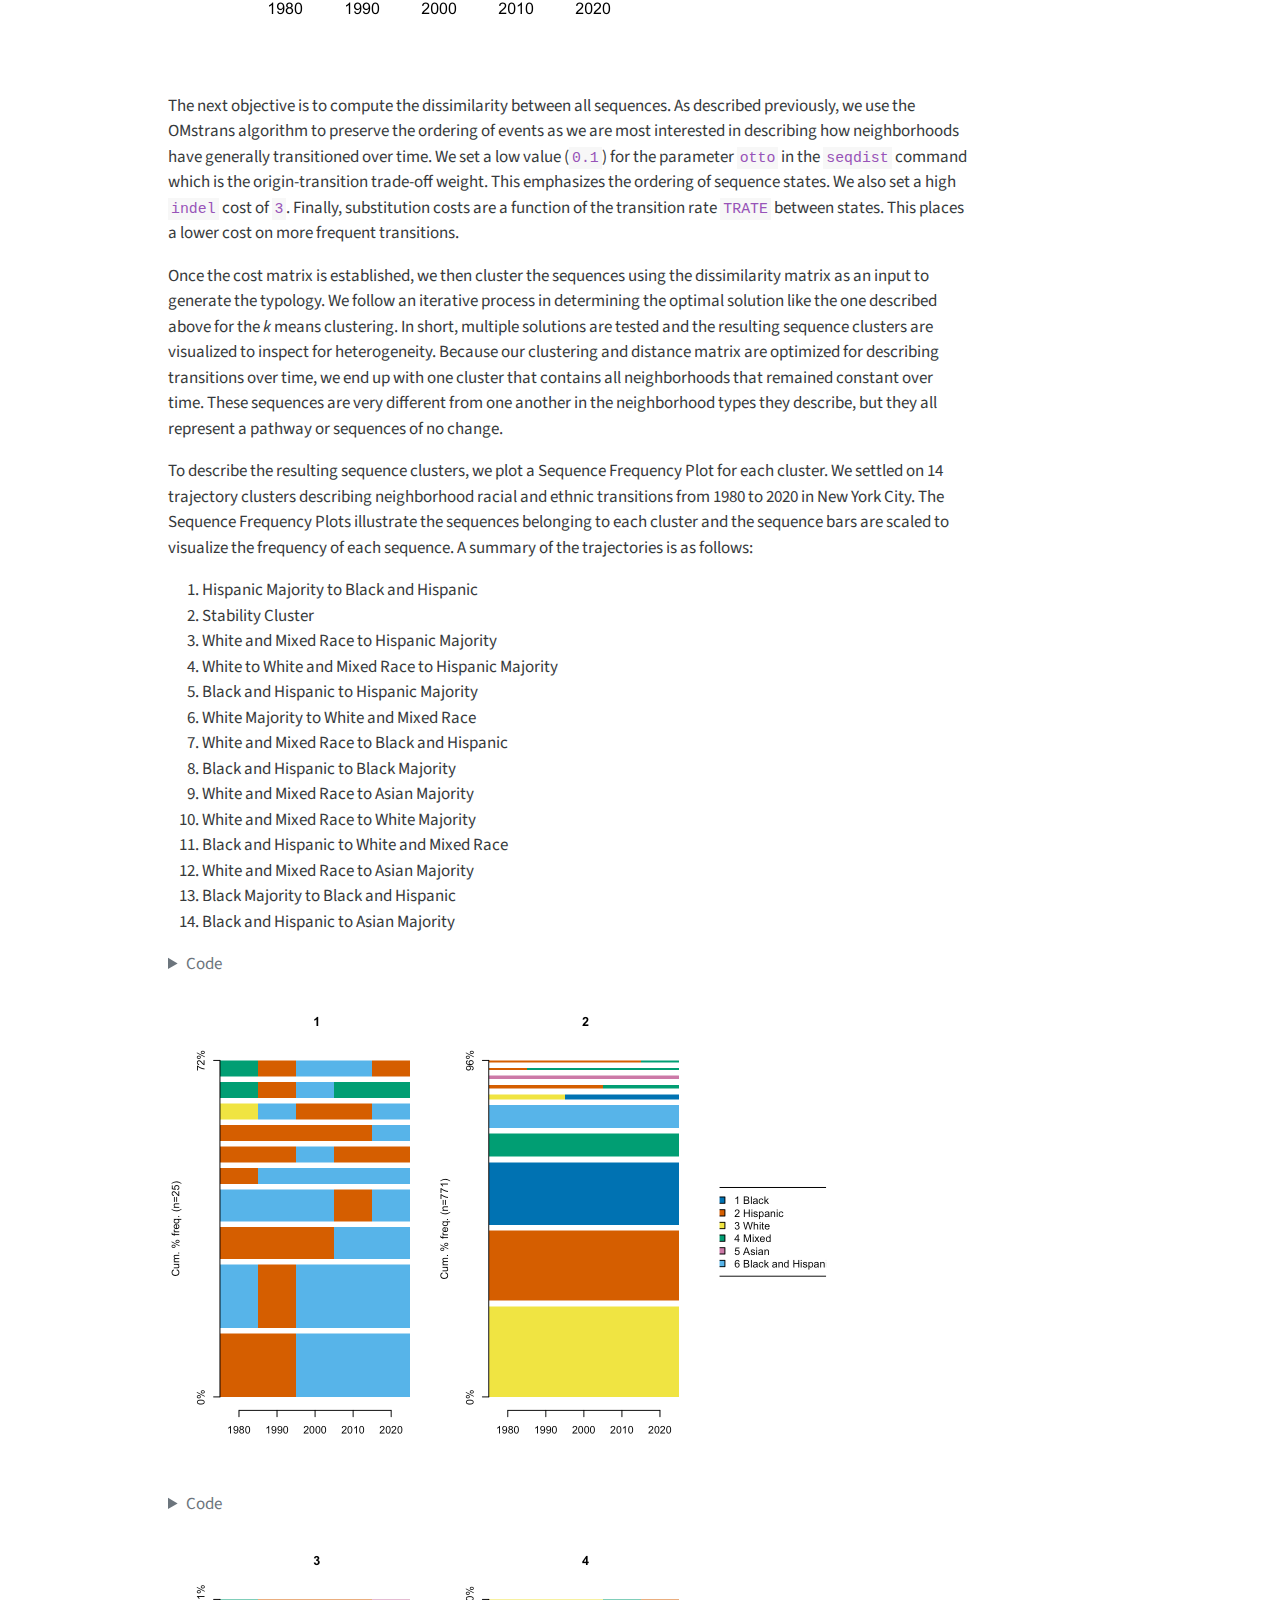
==== commit 5fa1c181: "~" ====
--- a/docs/index.html
+++ b/docs/index.html
@@ -1,7 +1,7 @@
 <html xmlns="http://www.w3.org/1999/xhtml">    
   <head>      
-    <title>Redirect to SequencePaper.html</title>      
-    <meta http-equiv="refresh" content="0;URL='SequencePaper.html'" />    
+    <title>Redirect to SequencePaperSep24.html</title>      
+    <meta http-equiv="refresh" content="0;URL='SequencePaperSep24.html'" />    
   </head>    
   <body> 
   </body>  
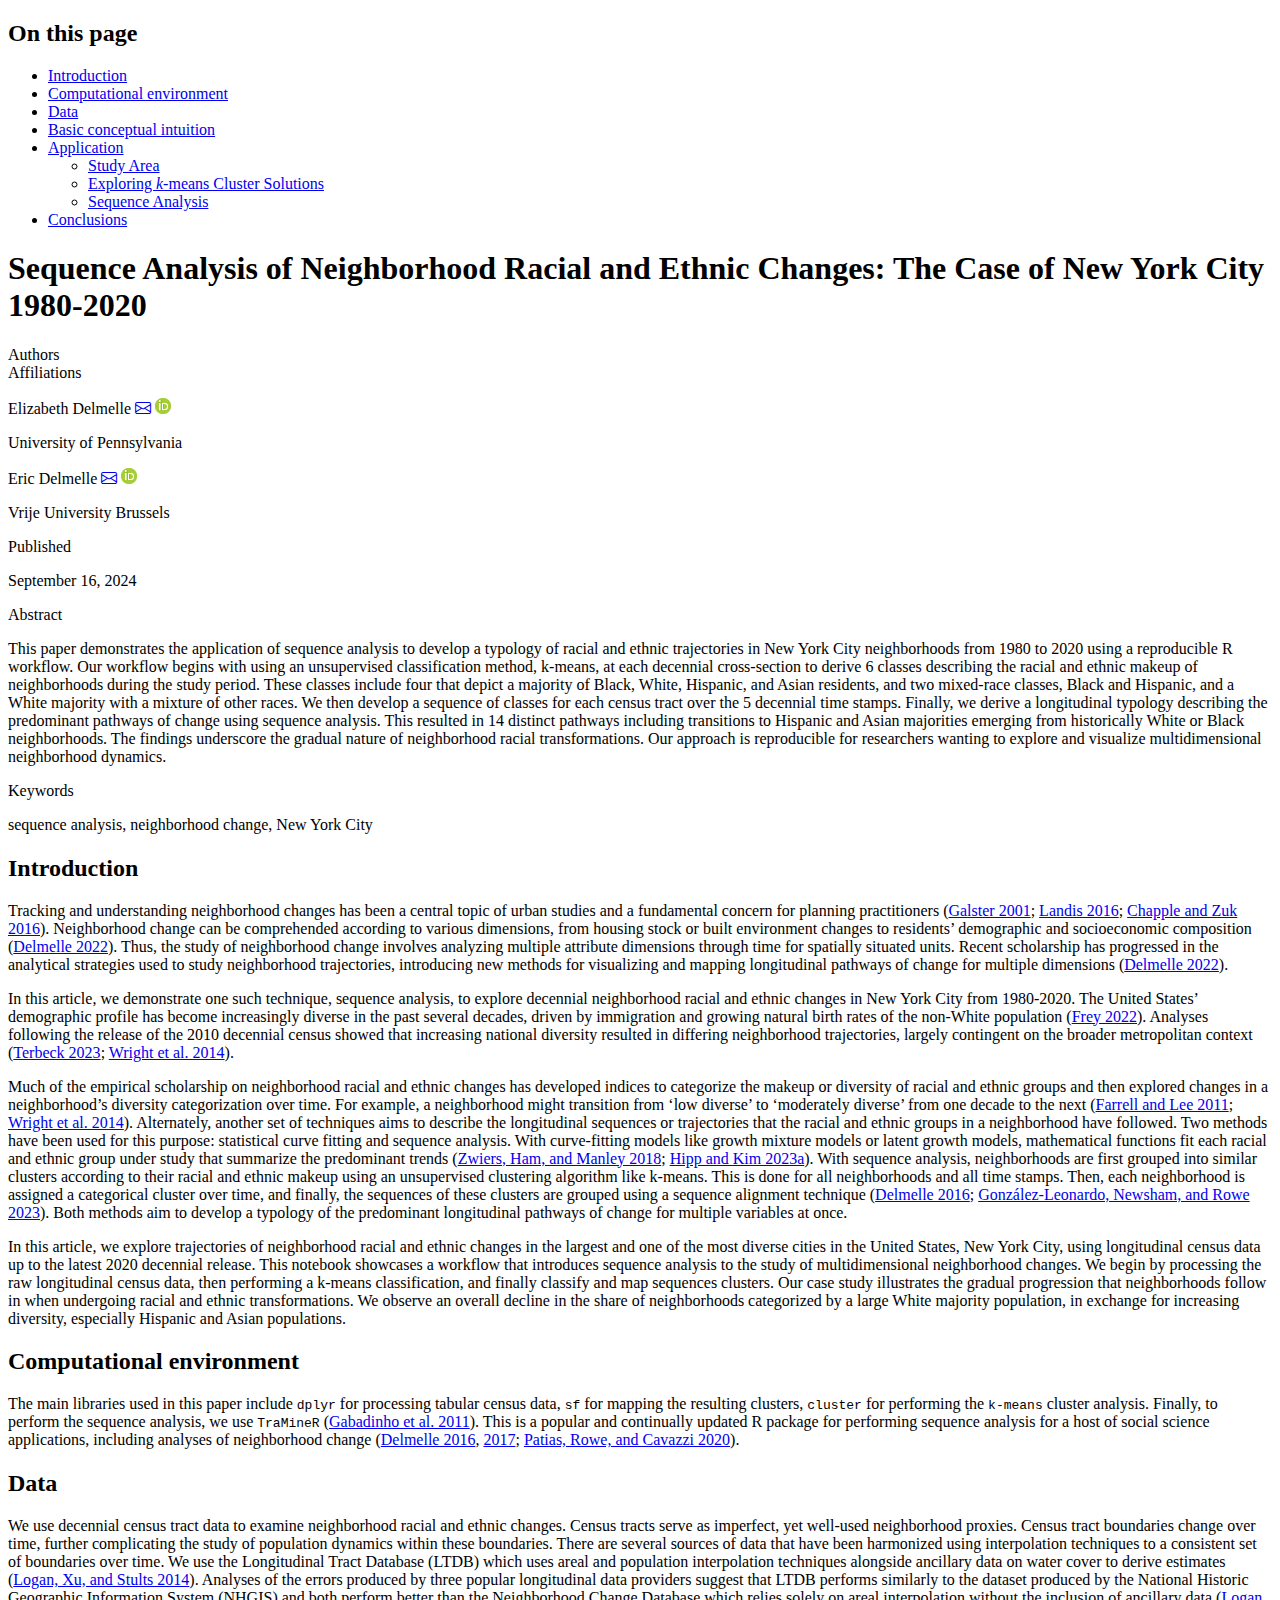
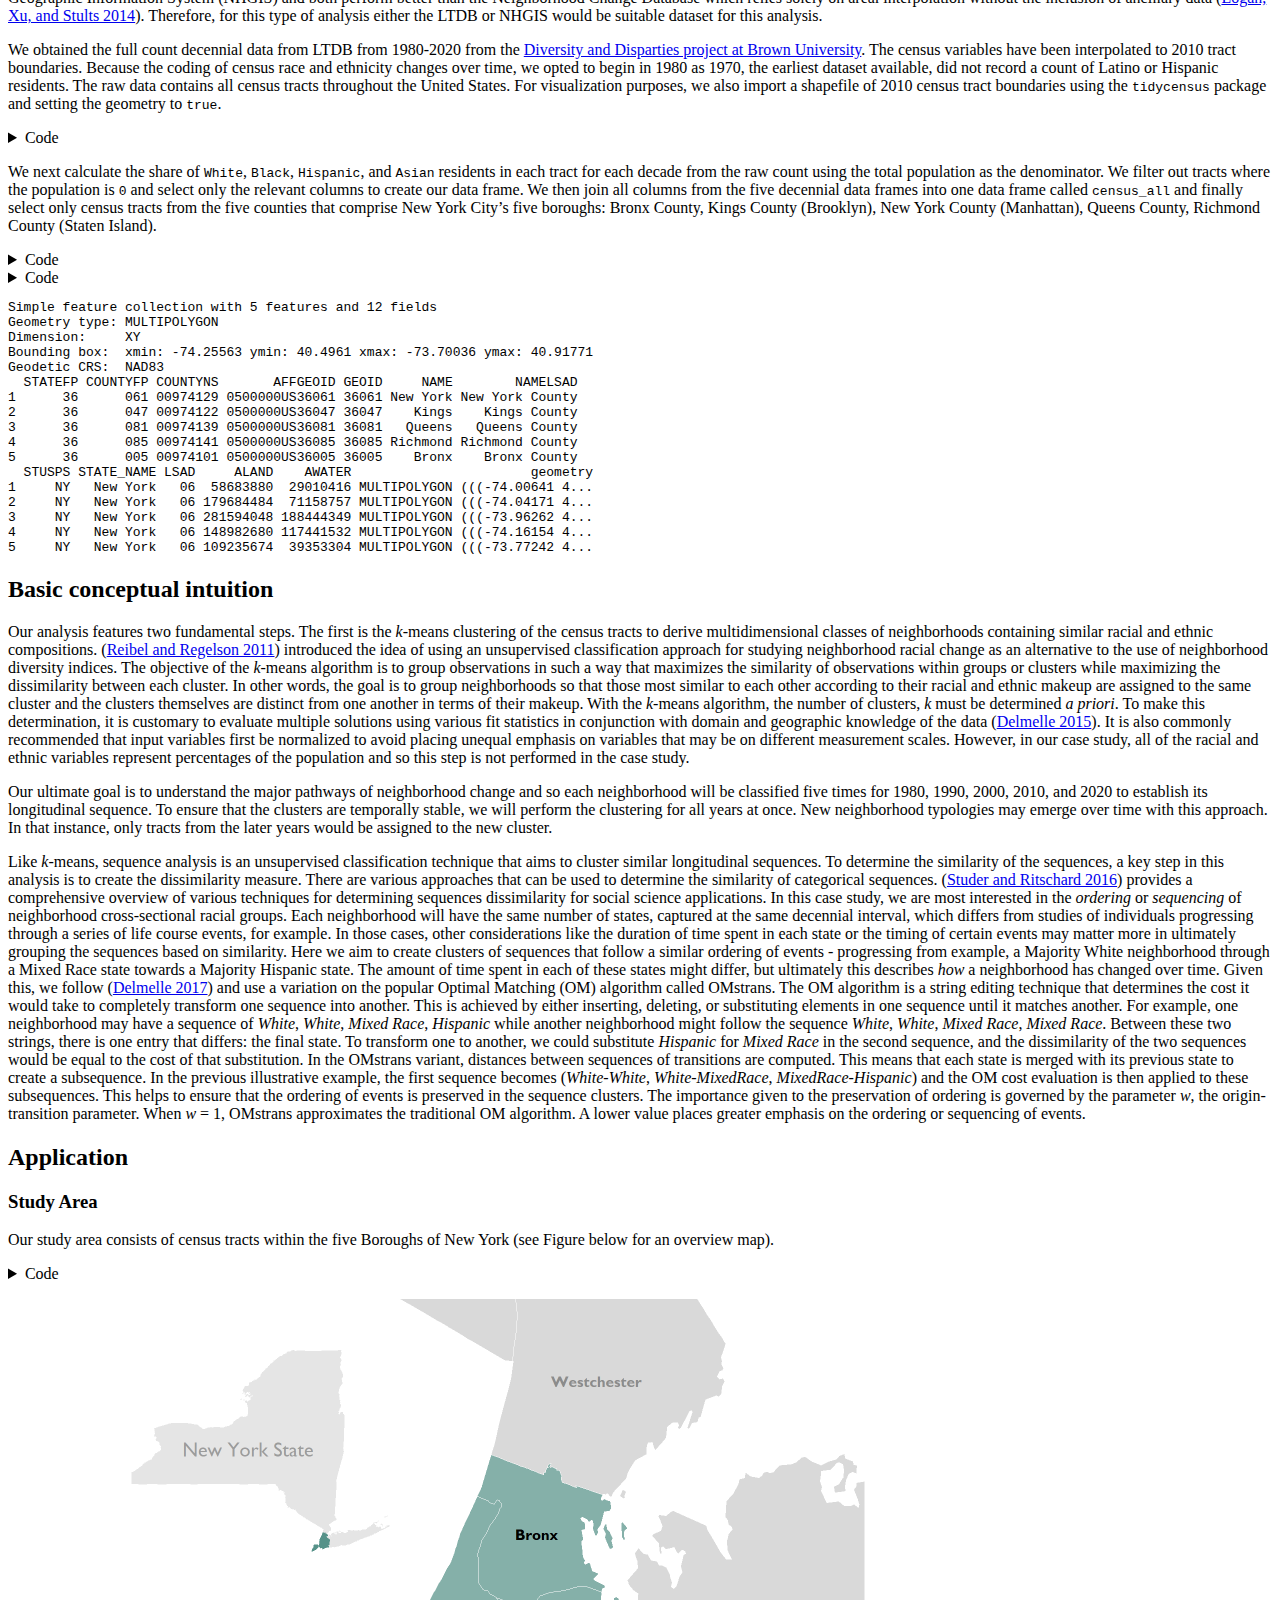
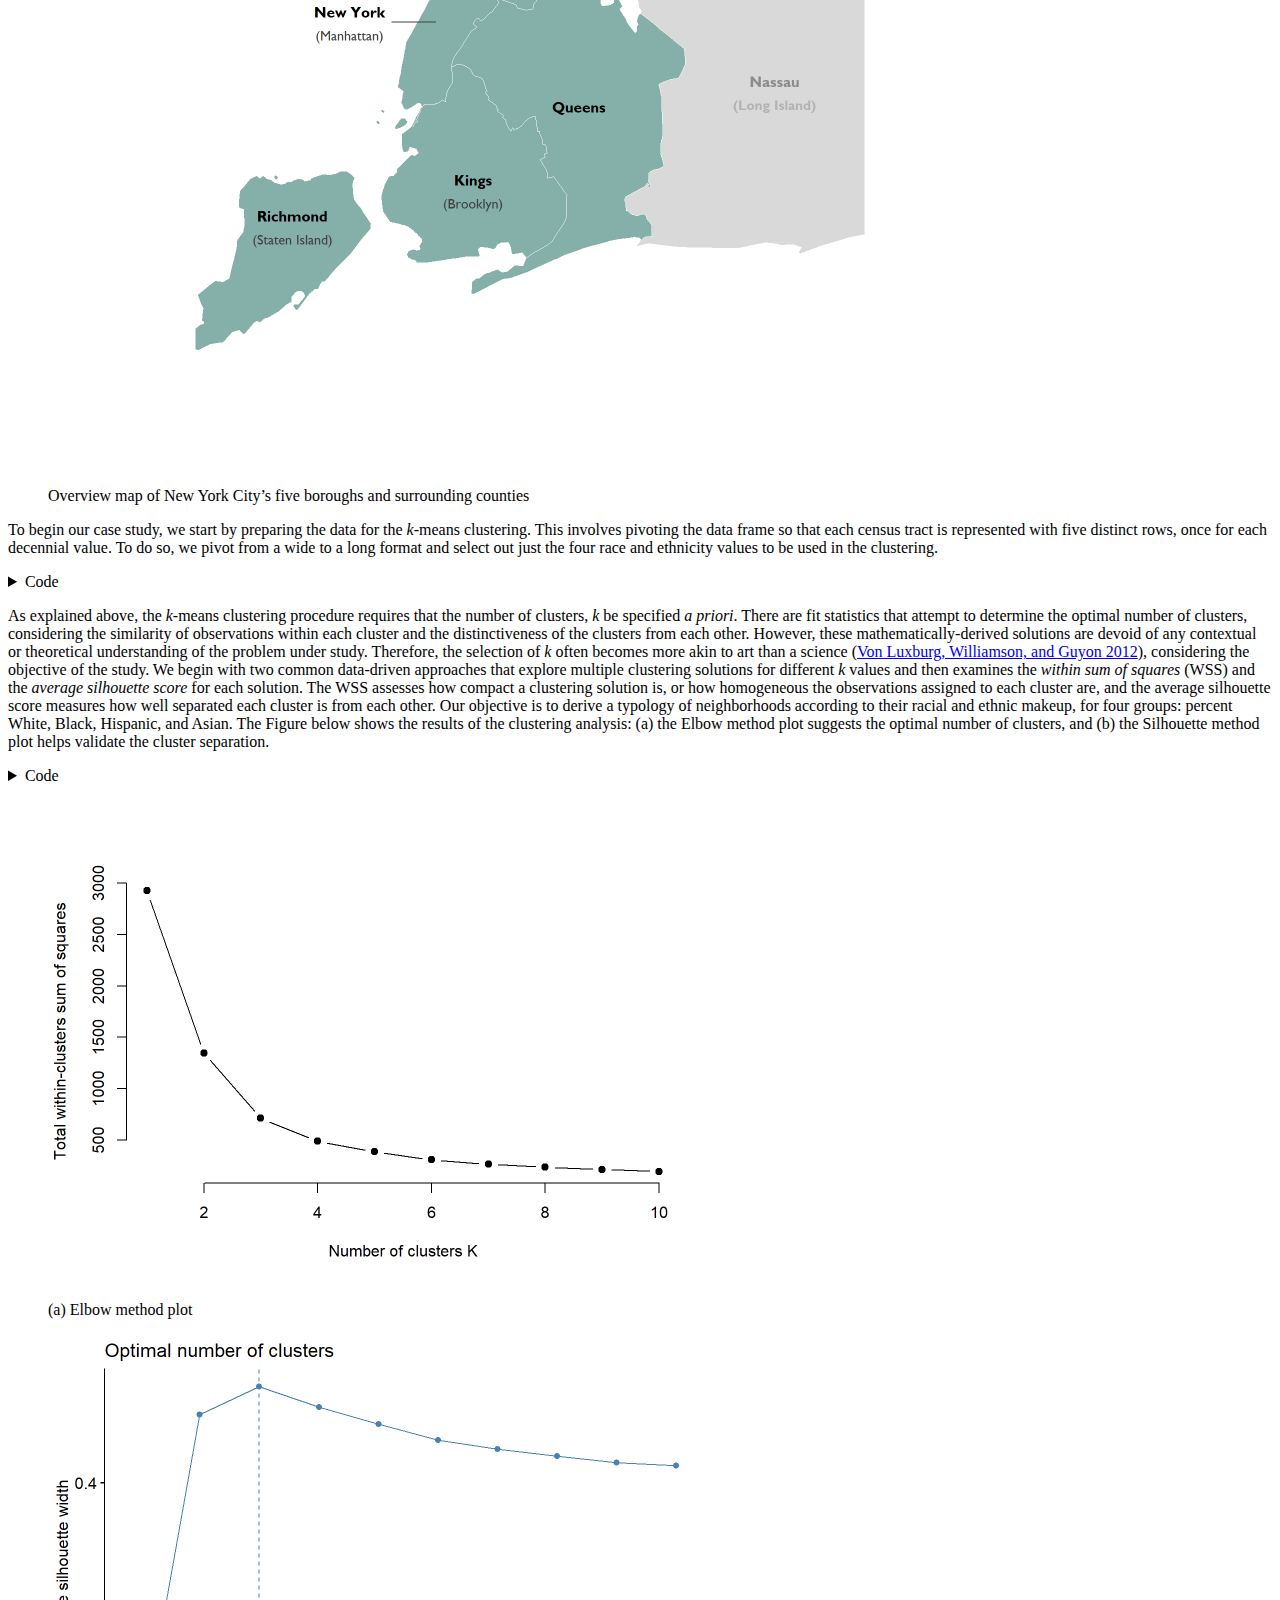
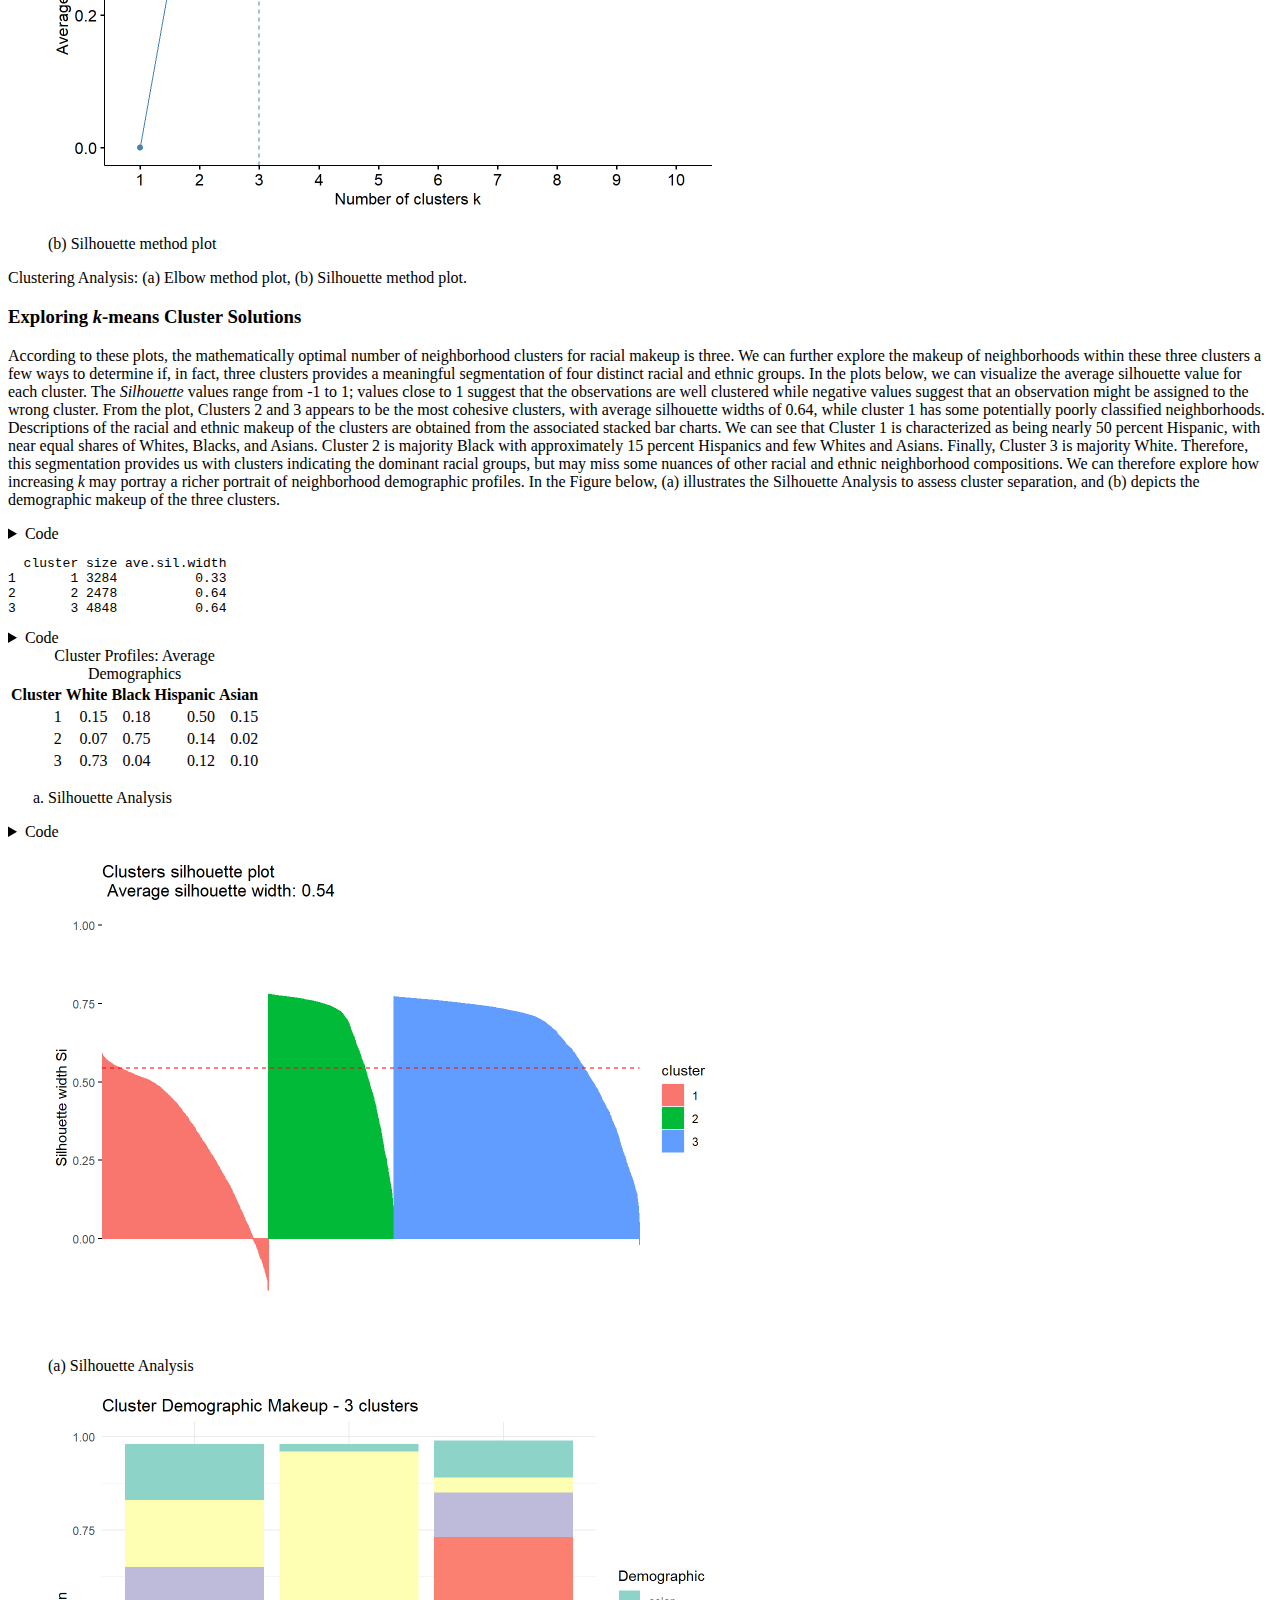
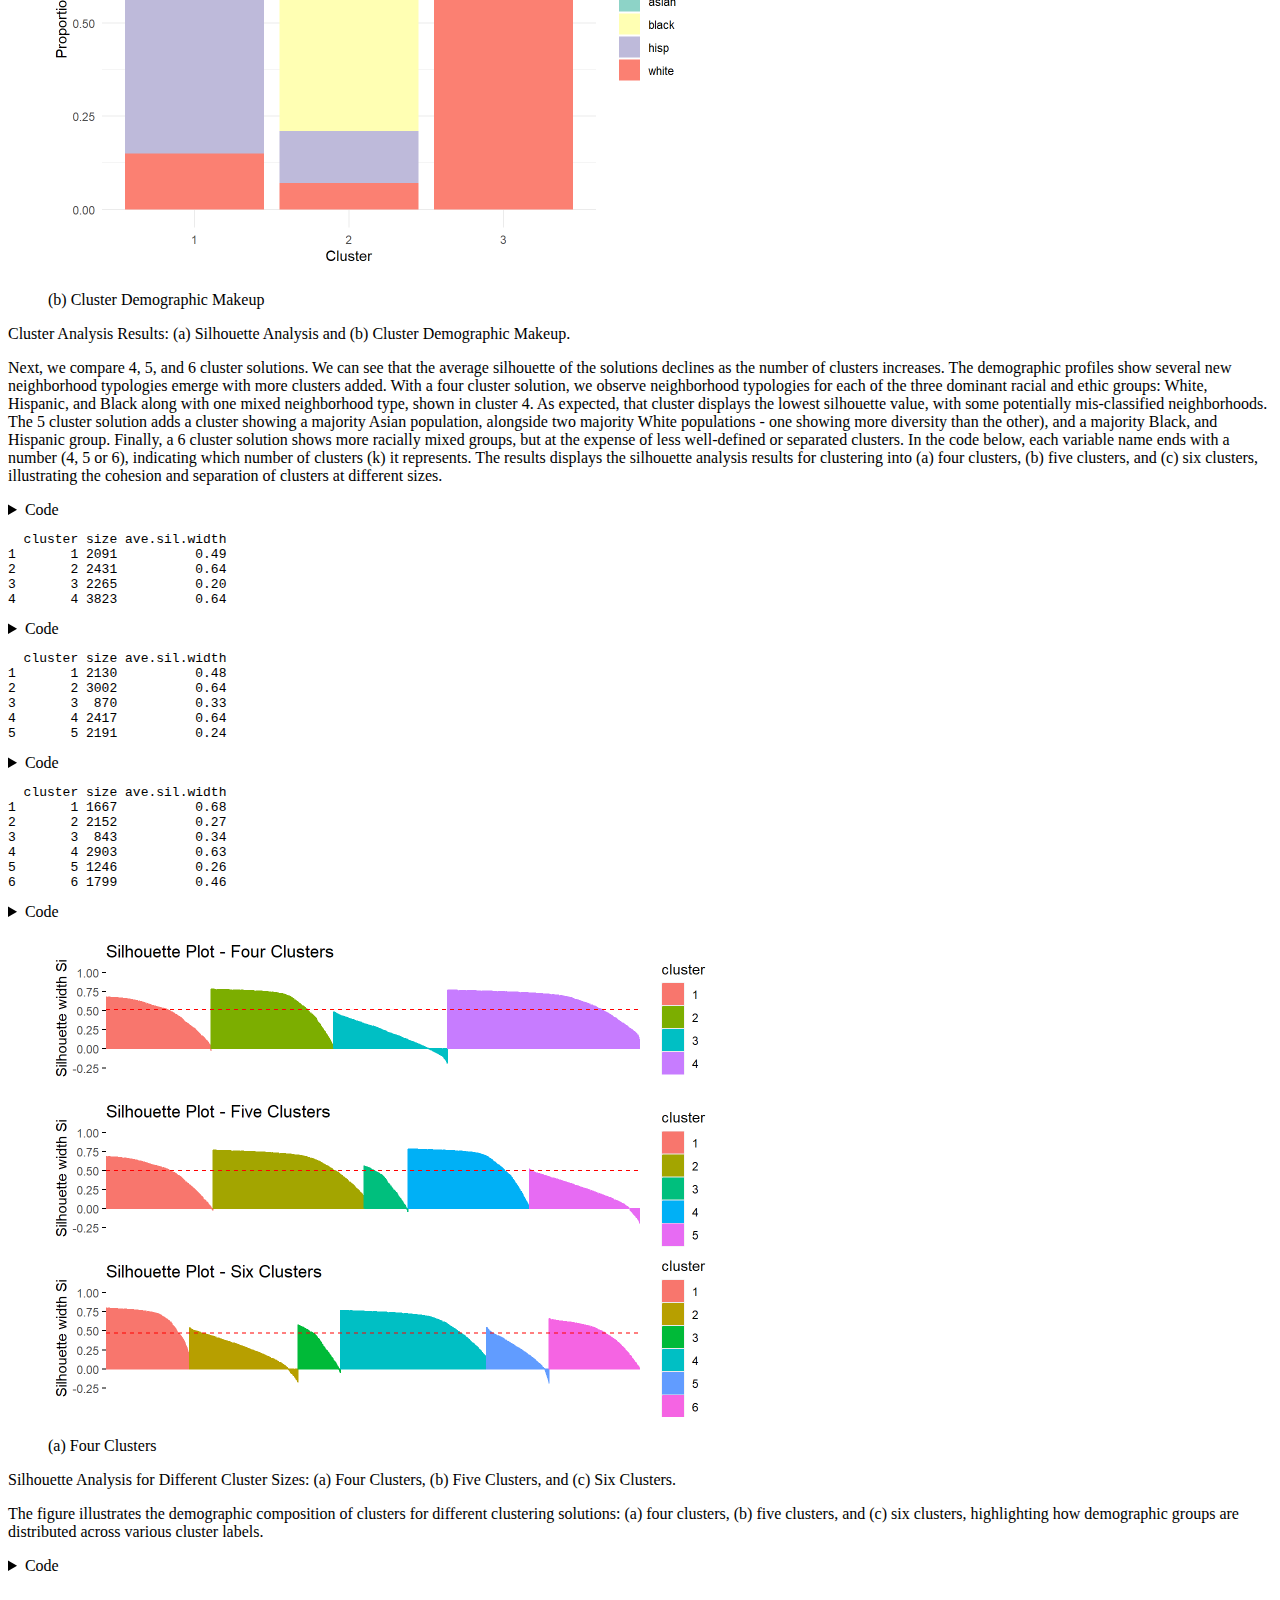
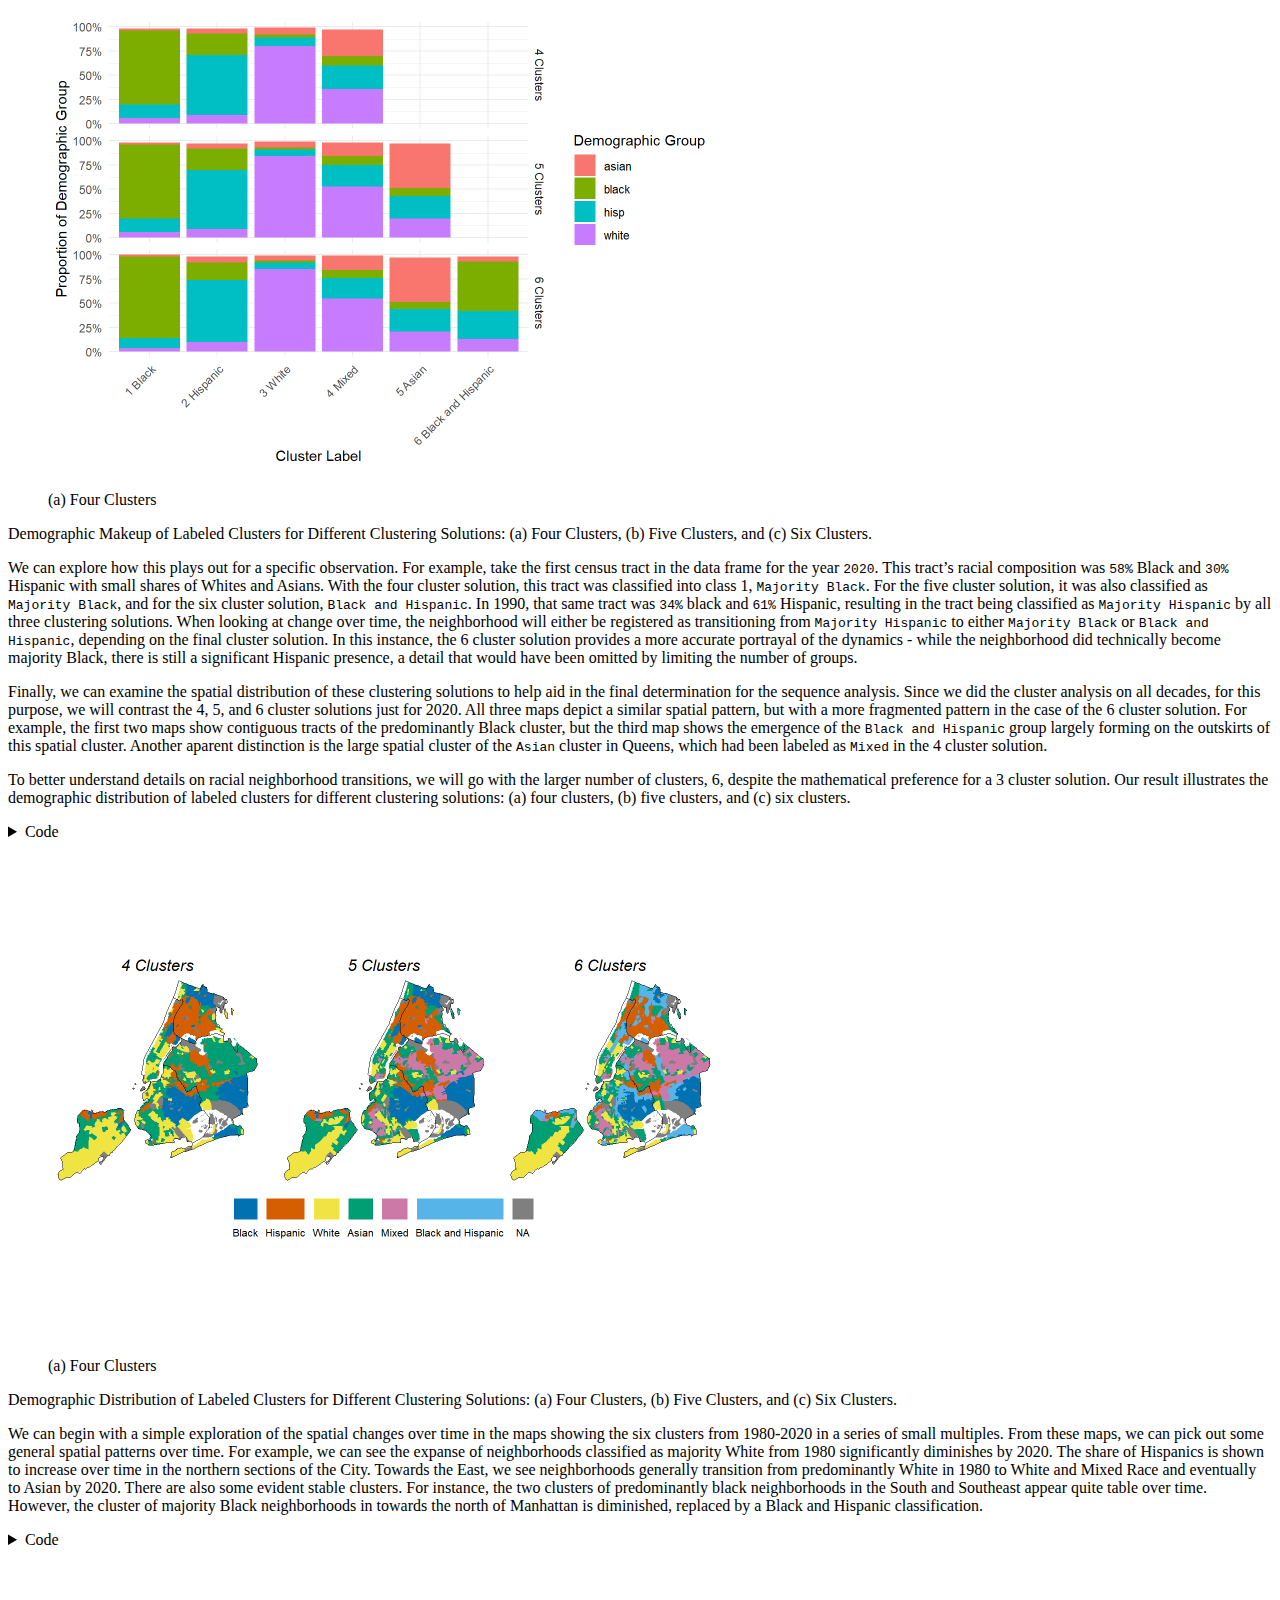
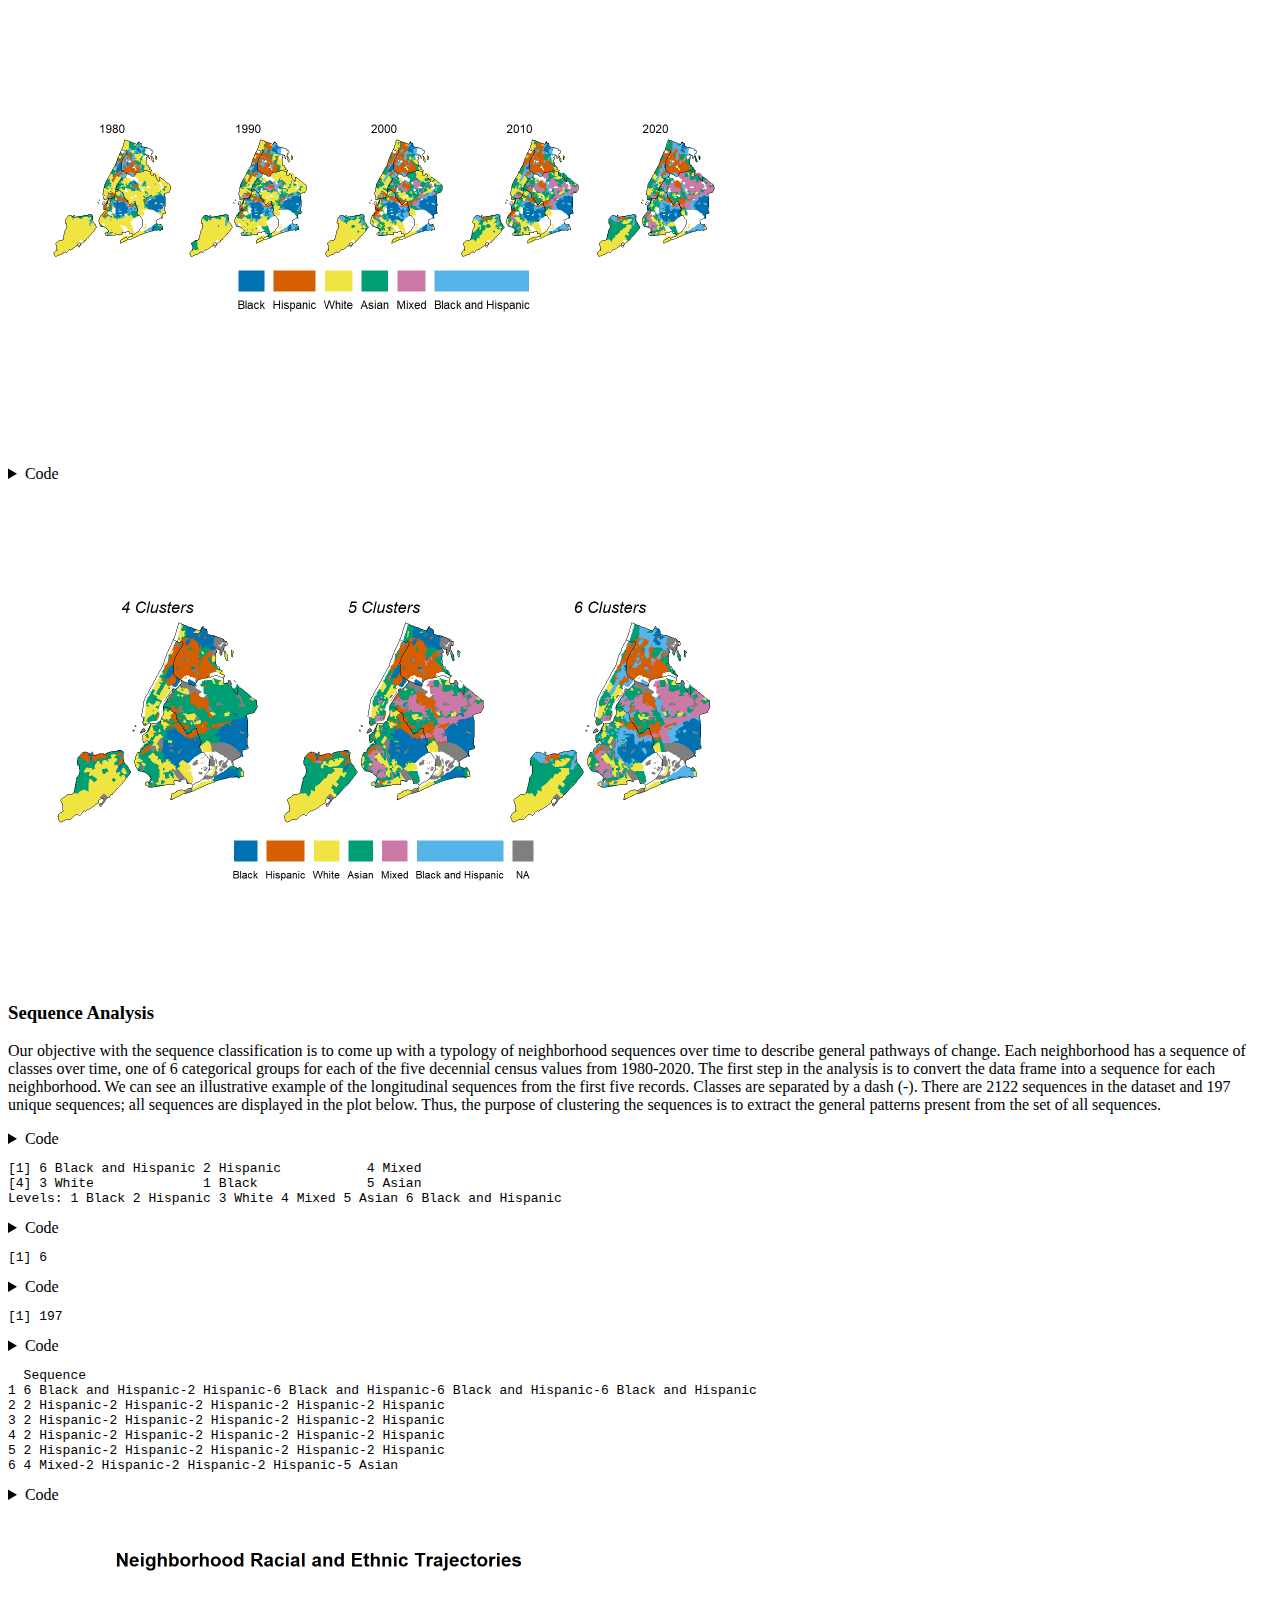
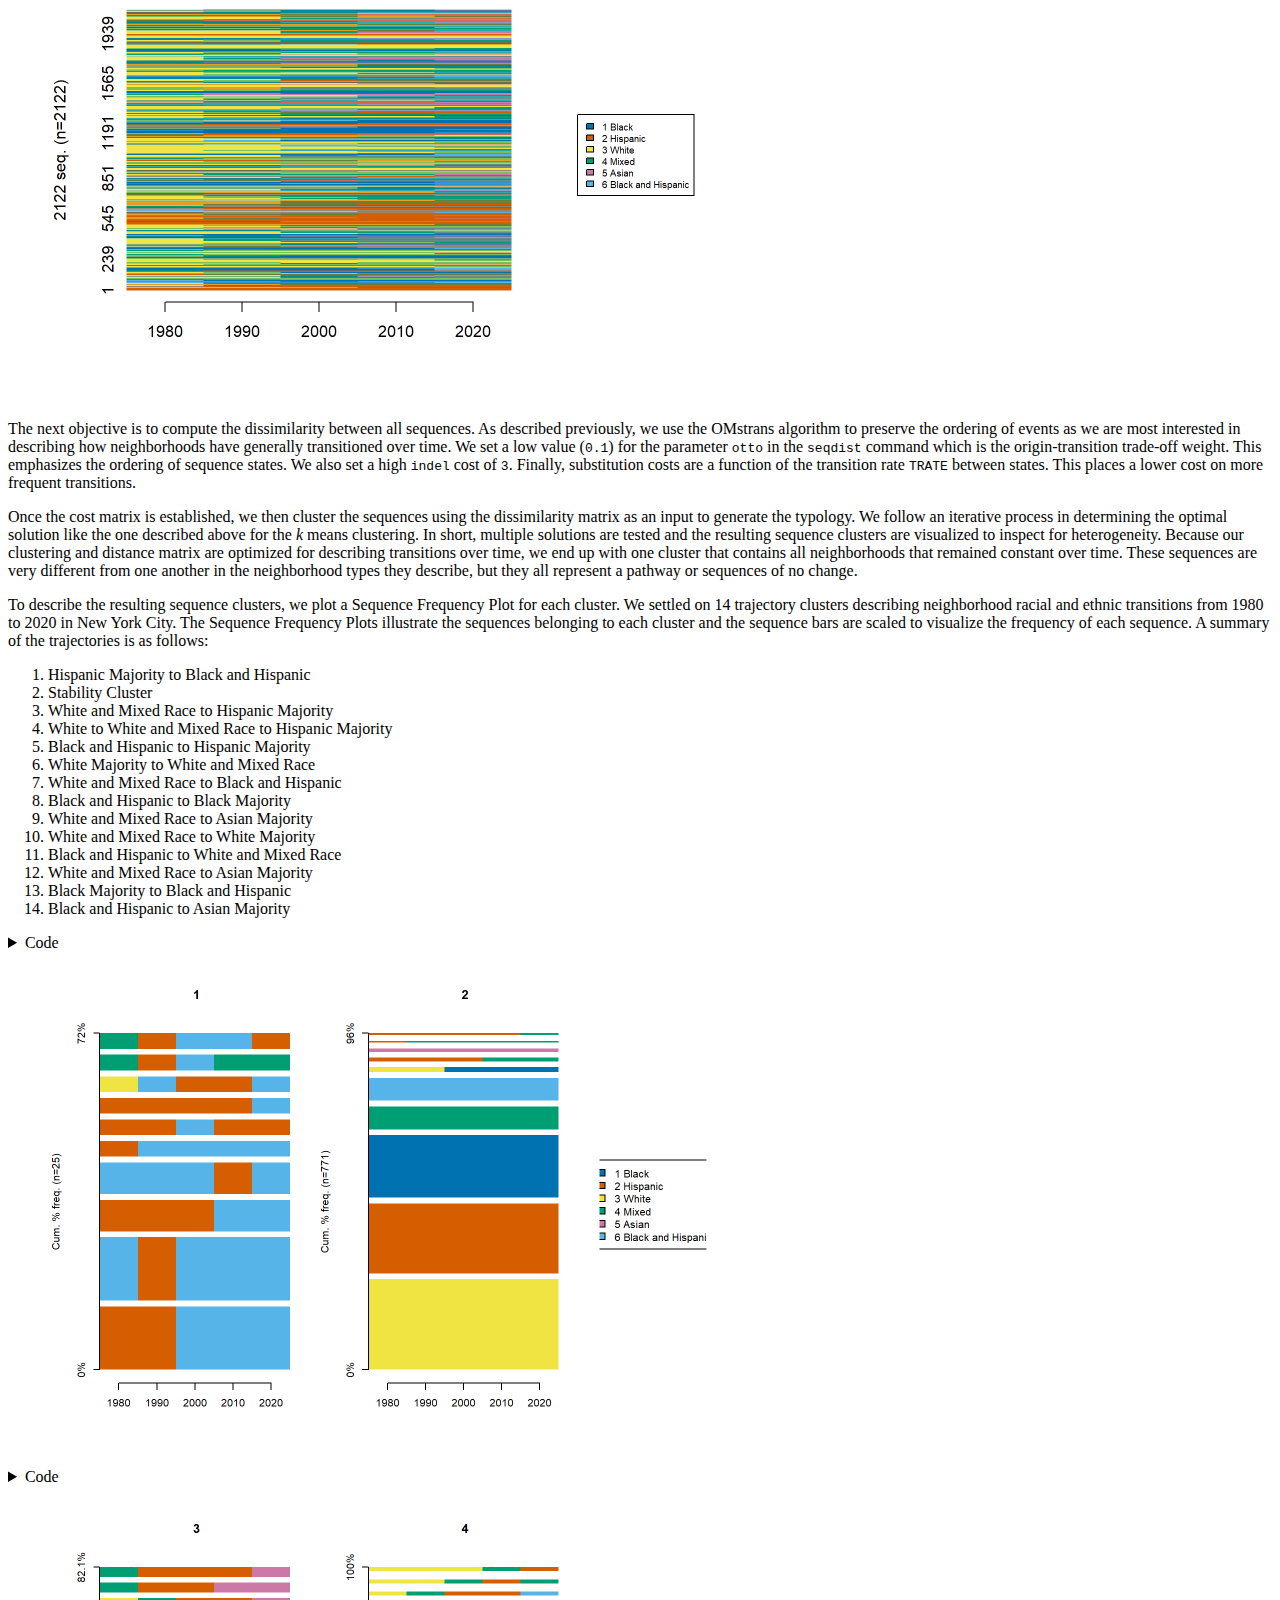
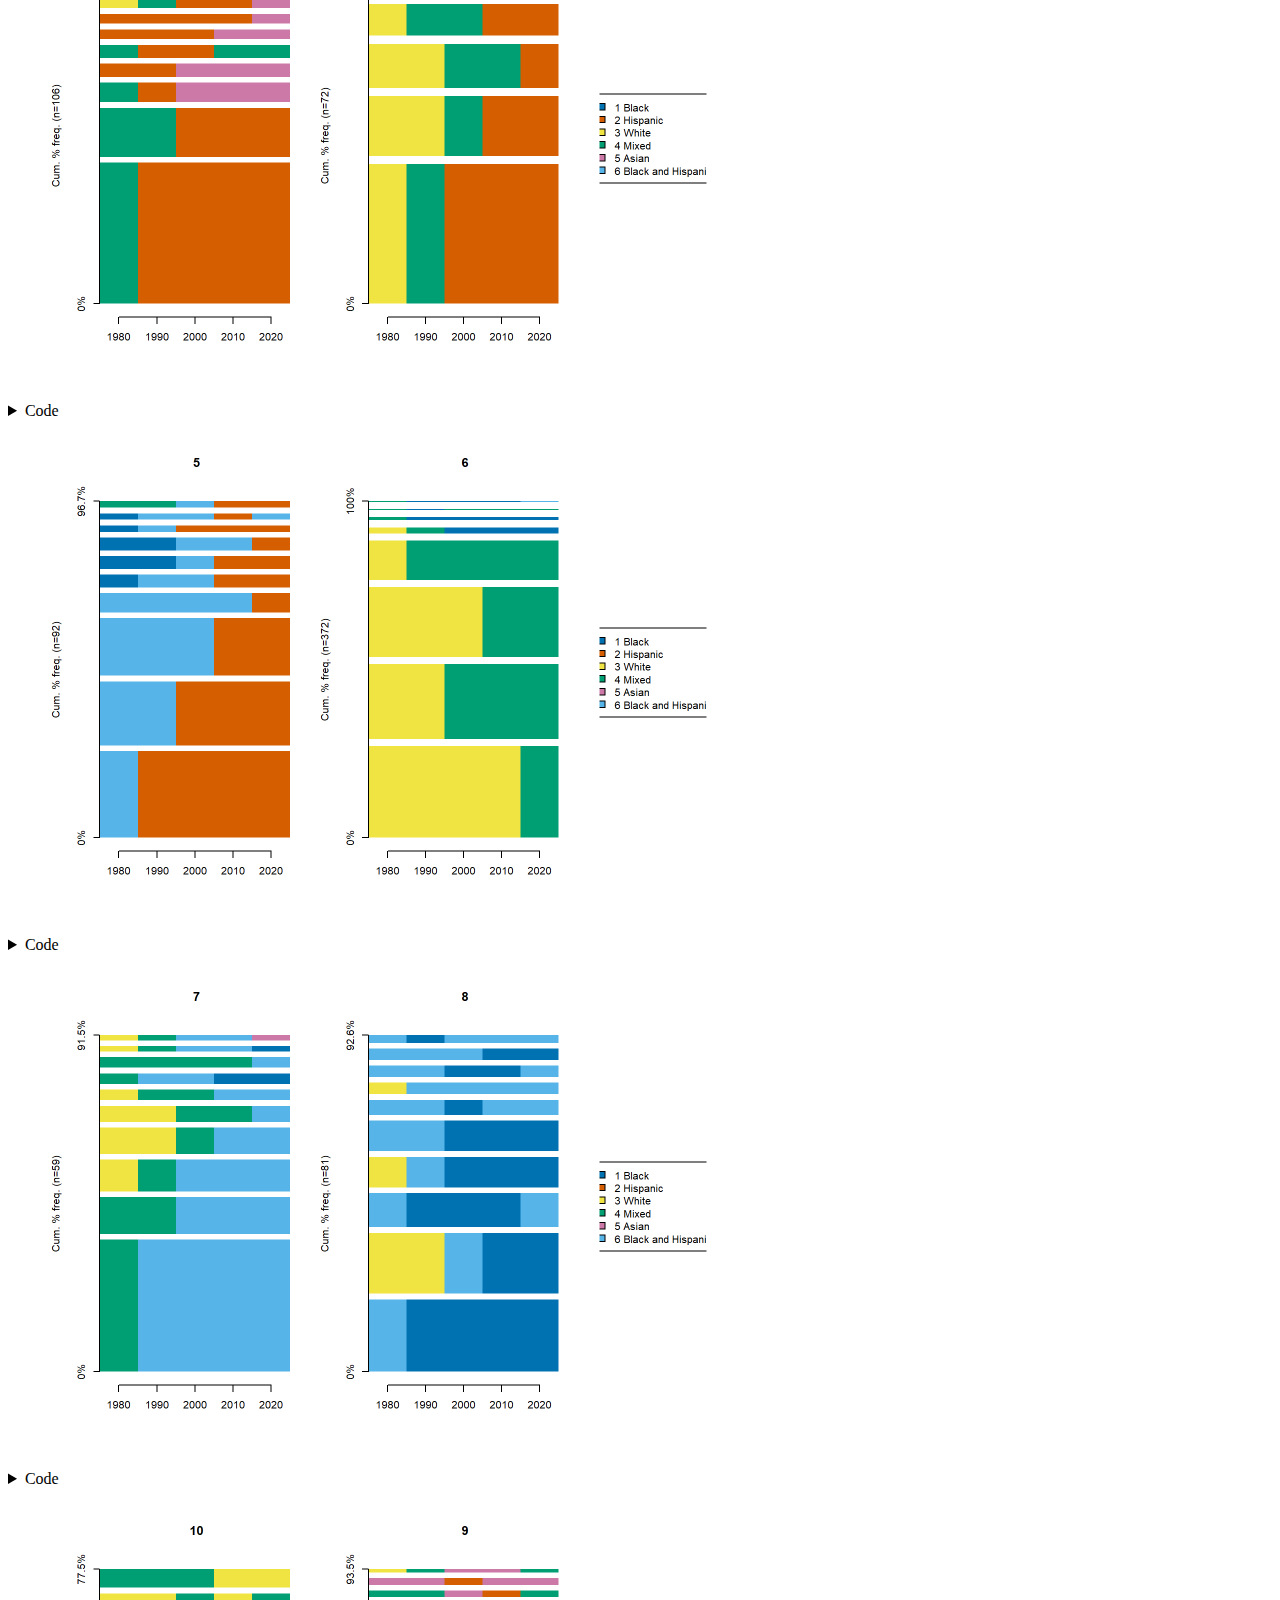
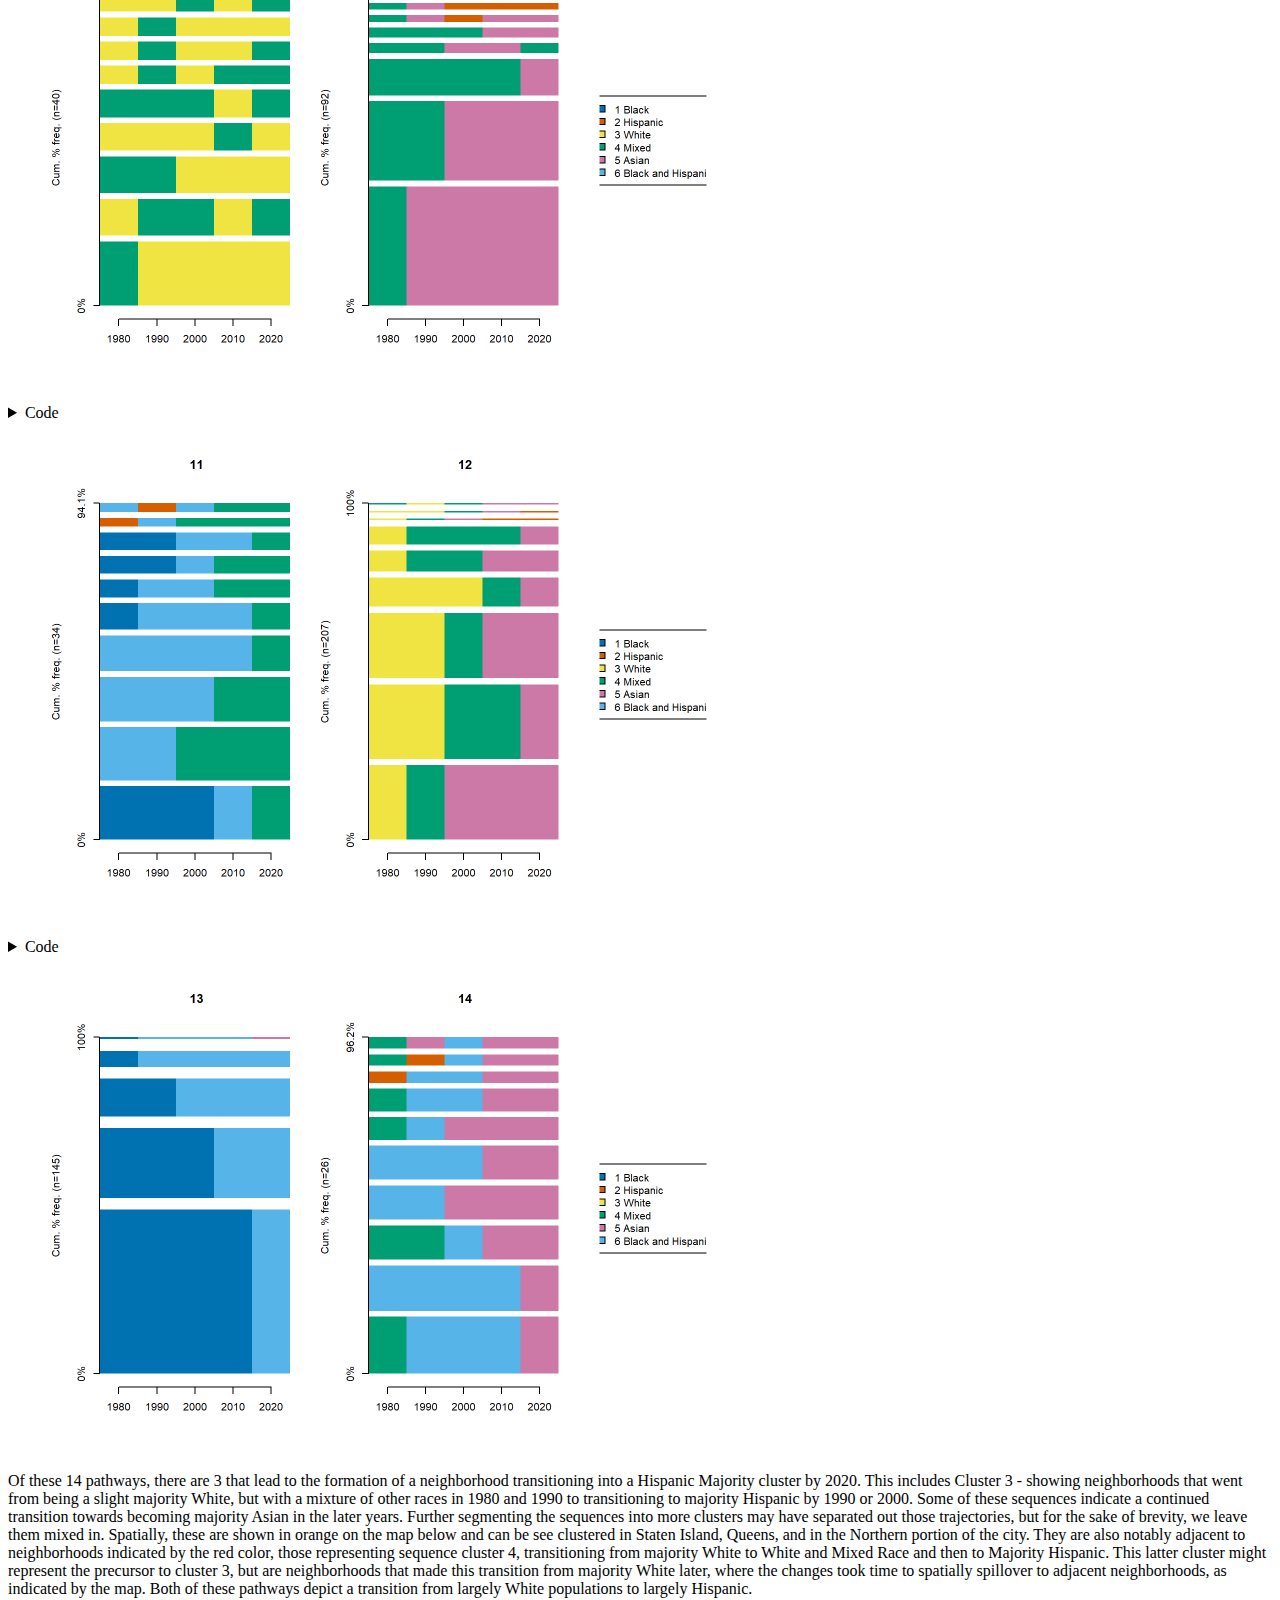
==== commit 6a82f88c: "~" ====
--- a/docs/index.html
+++ b/docs/index.html
@@ -1,8 +1,1741 @@
-<html xmlns="http://www.w3.org/1999/xhtml">    
-  <head>      
-    <title>Redirect to SequencePaperSep24.html</title>      
-    <meta http-equiv="refresh" content="0;URL='SequencePaperSep24.html'" />    
-  </head>    
-  <body> 
-  </body>  
-</html>     
+<!DOCTYPE html>
+<html xmlns="http://www.w3.org/1999/xhtml" lang="en" xml:lang="en"><head>
+
+<meta charset="utf-8">
+<meta name="generator" content="quarto-1.5.56">
+
+<meta name="viewport" content="width=device-width, initial-scale=1.0, user-scalable=yes">
+
+<meta name="author" content="Elizabeth Delmelle">
+<meta name="author" content="Eric Delmelle">
+<meta name="dcterms.date" content="2024-09-16">
+<meta name="keywords" content="sequence analysis, neighborhood change, New York City">
+
+<title>Sequence Analysis of Neighborhood Racial and Ethnic Changes: The Case of New York City 1980-2020 – Sequence Paper</title>
+<style>
+code{white-space: pre-wrap;}
+span.smallcaps{font-variant: small-caps;}
+div.columns{display: flex; gap: min(4vw, 1.5em);}
+div.column{flex: auto; overflow-x: auto;}
+div.hanging-indent{margin-left: 1.5em; text-indent: -1.5em;}
+ul.task-list{list-style: none;}
+ul.task-list li input[type="checkbox"] {
+  width: 0.8em;
+  margin: 0 0.8em 0.2em -1em; /* quarto-specific, see https://github.com/quarto-dev/quarto-cli/issues/4556 */ 
+  vertical-align: middle;
+}
+/* CSS for syntax highlighting */
+pre > code.sourceCode { white-space: pre; position: relative; }
+pre > code.sourceCode > span { line-height: 1.25; }
+pre > code.sourceCode > span:empty { height: 1.2em; }
+.sourceCode { overflow: visible; }
+code.sourceCode > span { color: inherit; text-decoration: inherit; }
+div.sourceCode { margin: 1em 0; }
+pre.sourceCode { margin: 0; }
+@media screen {
+div.sourceCode { overflow: auto; }
+}
+@media print {
+pre > code.sourceCode { white-space: pre-wrap; }
+pre > code.sourceCode > span { display: inline-block; text-indent: -5em; padding-left: 5em; }
+}
+pre.numberSource code
+  { counter-reset: source-line 0; }
+pre.numberSource code > span
+  { position: relative; left: -4em; counter-increment: source-line; }
+pre.numberSource code > span > a:first-child::before
+  { content: counter(source-line);
+    position: relative; left: -1em; text-align: right; vertical-align: baseline;
+    border: none; display: inline-block;
+    -webkit-touch-callout: none; -webkit-user-select: none;
+    -khtml-user-select: none; -moz-user-select: none;
+    -ms-user-select: none; user-select: none;
+    padding: 0 4px; width: 4em;
+  }
+pre.numberSource { margin-left: 3em;  padding-left: 4px; }
+div.sourceCode
+  {   }
+@media screen {
+pre > code.sourceCode > span > a:first-child::before { text-decoration: underline; }
+}
+/* CSS for citations */
+div.csl-bib-body { }
+div.csl-entry {
+  clear: both;
+  margin-bottom: 0em;
+}
+.hanging-indent div.csl-entry {
+  margin-left:2em;
+  text-indent:-2em;
+}
+div.csl-left-margin {
+  min-width:2em;
+  float:left;
+}
+div.csl-right-inline {
+  margin-left:2em;
+  padding-left:1em;
+}
+div.csl-indent {
+  margin-left: 2em;
+}</style>
+
+
+<script src="site_libs/quarto-nav/quarto-nav.js"></script>
+<script src="site_libs/clipboard/clipboard.min.js"></script>
+<script src="site_libs/quarto-search/autocomplete.umd.js"></script>
+<script src="site_libs/quarto-search/fuse.min.js"></script>
+<script src="site_libs/quarto-search/quarto-search.js"></script>
+<meta name="quarto:offset" content="./">
+<script src="site_libs/quarto-html/quarto.js"></script>
+<script src="site_libs/quarto-html/popper.min.js"></script>
+<script src="site_libs/quarto-html/tippy.umd.min.js"></script>
+<script src="site_libs/quarto-html/anchor.min.js"></script>
+<link href="site_libs/quarto-html/tippy.css" rel="stylesheet">
+<link href="site_libs/quarto-html/quarto-syntax-highlighting.css" rel="stylesheet" id="quarto-text-highlighting-styles">
+<script src="site_libs/bootstrap/bootstrap.min.js"></script>
+<link href="site_libs/bootstrap/bootstrap-icons.css" rel="stylesheet">
+<link href="site_libs/bootstrap/bootstrap.min.css" rel="stylesheet" id="quarto-bootstrap" data-mode="light">
+<script id="quarto-search-options" type="application/json">{
+  "location": "sidebar",
+  "copy-button": false,
+  "collapse-after": 3,
+  "panel-placement": "start",
+  "type": "textbox",
+  "limit": 50,
+  "keyboard-shortcut": [
+    "f",
+    "/",
+    "s"
+  ],
+  "show-item-context": false,
+  "language": {
+    "search-no-results-text": "No results",
+    "search-matching-documents-text": "matching documents",
+    "search-copy-link-title": "Copy link to search",
+    "search-hide-matches-text": "Hide additional matches",
+    "search-more-match-text": "more match in this document",
+    "search-more-matches-text": "more matches in this document",
+    "search-clear-button-title": "Clear",
+    "search-text-placeholder": "",
+    "search-detached-cancel-button-title": "Cancel",
+    "search-submit-button-title": "Submit",
+    "search-label": "Search"
+  }
+}</script>
+
+
+<link rel="stylesheet" href="styles.css">
+</head>
+
+<body>
+
+<div id="quarto-search-results"></div>
+<!-- content -->
+<div id="quarto-content" class="quarto-container page-columns page-rows-contents page-layout-article">
+<!-- sidebar -->
+<!-- margin-sidebar -->
+    <div id="quarto-margin-sidebar" class="sidebar margin-sidebar">
+        <nav id="TOC" role="doc-toc" class="toc-active">
+    <h2 id="toc-title">On this page</h2>
+   
+  <ul>
+  <li><a href="#sec-intro" id="toc-sec-intro" class="nav-link active" data-scroll-target="#sec-intro">Introduction</a></li>
+  <li><a href="#sec-compEnv" id="toc-sec-compEnv" class="nav-link" data-scroll-target="#sec-compEnv">Computational environment</a></li>
+  <li><a href="#sec-data" id="toc-sec-data" class="nav-link" data-scroll-target="#sec-data">Data</a></li>
+  <li><a href="#sec-intuition" id="toc-sec-intuition" class="nav-link" data-scroll-target="#sec-intuition">Basic conceptual intuition</a></li>
+  <li><a href="#sec-application" id="toc-sec-application" class="nav-link" data-scroll-target="#sec-application">Application</a>
+  <ul class="collapse">
+  <li><a href="#study-area" id="toc-study-area" class="nav-link" data-scroll-target="#study-area">Study Area</a></li>
+  <li><a href="#exploring-k-means-cluster-solutions" id="toc-exploring-k-means-cluster-solutions" class="nav-link" data-scroll-target="#exploring-k-means-cluster-solutions">Exploring <em>k</em>-means Cluster Solutions</a></li>
+  <li><a href="#sequence-analysis" id="toc-sequence-analysis" class="nav-link" data-scroll-target="#sequence-analysis">Sequence Analysis</a></li>
+  </ul></li>
+  <li><a href="#sec-conclusion" id="toc-sec-conclusion" class="nav-link" data-scroll-target="#sec-conclusion">Conclusions</a></li>
+  </ul>
+</nav>
+    </div>
+<!-- main -->
+<main class="content" id="quarto-document-content">
+
+<header id="title-block-header" class="quarto-title-block default">
+<div class="quarto-title">
+<h1 class="title">Sequence Analysis of Neighborhood Racial and Ethnic Changes: The Case of New York City 1980-2020</h1>
+</div>
+
+
+<div class="quarto-title-meta-author">
+  <div class="quarto-title-meta-heading">Authors</div>
+  <div class="quarto-title-meta-heading">Affiliations</div>
+  
+    <div class="quarto-title-meta-contents">
+    <p class="author">Elizabeth Delmelle <a href="mailto:delmelle@upenn.edu" class="quarto-title-author-email"><i class="bi bi-envelope"></i></a> <a href="https://orcid.org/0000-0003-3735-8359" class="quarto-title-author-orcid"> <img src="[data-uri]"></a></p>
+  </div>
+  <div class="quarto-title-meta-contents">
+        <p class="affiliation">
+            University of Pennsylvania
+          </p>
+      </div>
+    <div class="quarto-title-meta-contents">
+    <p class="author">Eric Delmelle <a href="mailto:delmelle@gmail.com" class="quarto-title-author-email"><i class="bi bi-envelope"></i></a> <a href="https://orcid.org/0000-0002-5117-2238" class="quarto-title-author-orcid"> <img src="[data-uri]"></a></p>
+  </div>
+  <div class="quarto-title-meta-contents">
+        <p class="affiliation">
+            Vrije University Brussels
+          </p>
+      </div>
+  </div>
+
+<div class="quarto-title-meta">
+
+      
+    <div>
+    <div class="quarto-title-meta-heading">Published</div>
+    <div class="quarto-title-meta-contents">
+      <p class="date">September 16, 2024</p>
+    </div>
+  </div>
+  
+    
+  </div>
+  
+<div>
+  <div class="abstract">
+    <div class="block-title">Abstract</div>
+    <p>This paper demonstrates the application of sequence analysis to develop a typology of racial and ethnic trajectories in New York City neighborhoods from 1980 to 2020 using a reproducible R workflow. Our workflow begins with using an unsupervised classification method, k-means, at each decennial cross-section to derive 6 classes describing the racial and ethnic makeup of neighborhoods during the study period. These classes include four that depict a majority of Black, White, Hispanic, and Asian residents, and two mixed-race classes, Black and Hispanic, and a White majority with a mixture of other races. We then develop a sequence of classes for each census tract over the 5 decennial time stamps. Finally, we derive a longitudinal typology describing the predominant pathways of change using sequence analysis. This resulted in 14 distinct pathways including transitions to Hispanic and Asian majorities emerging from historically White or Black neighborhoods. The findings underscore the gradual nature of neighborhood racial transformations. Our approach is reproducible for researchers wanting to explore and visualize multidimensional neighborhood dynamics.</p>
+  </div>
+</div>
+
+<div>
+  <div class="keywords">
+    <div class="block-title">Keywords</div>
+    <p>sequence analysis, neighborhood change, New York City</p>
+  </div>
+</div>
+
+</header>
+
+
+<section id="sec-intro" class="level2">
+<h2 class="anchored" data-anchor-id="sec-intro">Introduction</h2>
+<p>Tracking and understanding neighborhood changes has been a central topic of urban studies and a fundamental concern for planning practitioners <span class="citation" data-cites="Galster2001 Landis2016 ChappleZuk2016">(<a href="#ref-Galster2001" role="doc-biblioref">Galster 2001</a>; <a href="#ref-Landis2016" role="doc-biblioref">Landis 2016</a>; <a href="#ref-ChappleZuk2016" role="doc-biblioref">Chapple and Zuk 2016</a>)</span>. Neighborhood change can be comprehended according to various dimensions, from housing stock or built environment changes to residents’ demographic and socioeconomic composition <span class="citation" data-cites="Delmelle2022">(<a href="#ref-Delmelle2022" role="doc-biblioref">Delmelle 2022</a>)</span>. Thus, the study of neighborhood change involves analyzing multiple attribute dimensions through time for spatially situated units. Recent scholarship has progressed in the analytical strategies used to study neighborhood trajectories, introducing new methods for visualizing and mapping longitudinal pathways of change for multiple dimensions <span class="citation" data-cites="Delmelle2022">(<a href="#ref-Delmelle2022" role="doc-biblioref">Delmelle 2022</a>)</span>.</p>
+<p>In this article, we demonstrate one such technique, sequence analysis, to explore decennial neighborhood racial and ethnic changes in New York City from 1980-2020. The United States’ demographic profile has become increasingly diverse in the past several decades, driven by immigration and growing natural birth rates of the non-White population <span class="citation" data-cites="frey2022new">(<a href="#ref-frey2022new" role="doc-biblioref">Frey 2022</a>)</span>. Analyses following the release of the 2010 decennial census showed that increasing national diversity resulted in differing neighborhood trajectories, largely contingent on the broader metropolitan context <span class="citation" data-cites="Terbeck2023 Wright2014">(<a href="#ref-Terbeck2023" role="doc-biblioref">Terbeck 2023</a>; <a href="#ref-Wright2014" role="doc-biblioref">Wright et al. 2014</a>)</span>.</p>
+<p>Much of the empirical scholarship on neighborhood racial and ethnic changes has developed indices to categorize the makeup or diversity of racial and ethnic groups and then explored changes in a neighborhood’s diversity categorization over time. For example, a neighborhood might transition from ‘low diverse’ to ‘moderately diverse’ from one decade to the next <span class="citation" data-cites="farrell2011racial Wright2014">(<a href="#ref-farrell2011racial" role="doc-biblioref">Farrell and Lee 2011</a>; <a href="#ref-Wright2014" role="doc-biblioref">Wright et al. 2014</a>)</span>. Alternately, another set of techniques aims to describe the longitudinal sequences or trajectories that the racial and ethnic groups in a neighborhood have followed. Two methods have been used for this purpose: statistical curve fitting and sequence analysis. With curve-fitting models like growth mixture models or latent growth models, mathematical functions fit each racial and ethnic group under study that summarize the predominant trends <span class="citation" data-cites="Zwiers2018 HippKim2023">(<a href="#ref-Zwiers2018" role="doc-biblioref">Zwiers, Ham, and Manley 2018</a>; <a href="#ref-HippKim2023" role="doc-biblioref">Hipp and Kim 2023a</a>)</span>. With sequence analysis, neighborhoods are first grouped into similar clusters according to their racial and ethnic makeup using an unsupervised clustering algorithm like k-means. This is done for all neighborhoods and all time stamps. Then, each neighborhood is assigned a categorical cluster over time, and finally, the sequences of these clusters are grouped using a sequence alignment technique <span class="citation" data-cites="Delmelle2016 GonzalezLeonardo2023">(<a href="#ref-Delmelle2016" role="doc-biblioref">Delmelle 2016</a>; <a href="#ref-GonzalezLeonardo2023" role="doc-biblioref">González‐Leonardo, Newsham, and Rowe 2023</a>)</span>. Both methods aim to develop a typology of the predominant longitudinal pathways of change for multiple variables at once.</p>
+<p>In this article, we explore trajectories of neighborhood racial and ethnic changes in the largest and one of the most diverse cities in the United States, New York City, using longitudinal census data up to the latest 2020 decennial release. This notebook showcases a workflow that introduces sequence analysis to the study of multidimensional neighborhood changes. We begin by processing the raw longitudinal census data, then performing a k-means classification, and finally classify and map sequences clusters. Our case study illustrates the gradual progression that neighborhoods follow in when undergoing racial and ethnic transformations. We observe an overall decline in the share of neighborhoods categorized by a large White majority population, in exchange for increasing diversity, especially Hispanic and Asian populations.</p>
+</section>
+<section id="sec-compEnv" class="level2">
+<h2 class="anchored" data-anchor-id="sec-compEnv">Computational environment</h2>
+<p>The main libraries used in this paper include <code>dplyr</code> for processing tabular census data, <code>sf</code> for mapping the resulting clusters, <code>cluster</code> for performing the <code>k-means</code> cluster analysis. Finally, to perform the sequence analysis, we use <code>TraMineR</code> <span class="citation" data-cites="gabadinho2011analyzing">(<a href="#ref-gabadinho2011analyzing" role="doc-biblioref">Gabadinho et al. 2011</a>)</span>. This is a popular and continually updated R package for performing sequence analysis for a host of social science applications, including analyses of neighborhood change <span class="citation" data-cites="Delmelle2016 delmelle2017differentiating patias2020scalable">(<a href="#ref-Delmelle2016" role="doc-biblioref">Delmelle 2016</a>, <a href="#ref-delmelle2017differentiating" role="doc-biblioref">2017</a>; <a href="#ref-patias2020scalable" role="doc-biblioref">Patias, Rowe, and Cavazzi 2020</a>)</span>.</p>
+</section>
+<section id="sec-data" class="level2">
+<h2 class="anchored" data-anchor-id="sec-data">Data</h2>
+<p>We use decennial census tract data to examine neighborhood racial and ethnic changes. Census tracts serve as imperfect, yet well-used neighborhood proxies. Census tract boundaries change over time, further complicating the study of population dynamics within these boundaries. There are several sources of data that have been harmonized using interpolation techniques to a consistent set of boundaries over time. We use the Longitudinal Tract Database (LTDB) which uses areal and population interpolation techniques alongside ancillary data on water cover to derive estimates <span class="citation" data-cites="logan2014interpolating">(<a href="#ref-logan2014interpolating" role="doc-biblioref">Logan, Xu, and Stults 2014</a>)</span>. Analyses of the errors produced by three popular longitudinal data providers suggest that LTDB performs similarly to the dataset produced by the National Historic Geographic Information System (NHGIS) and both perform better than the Neighborhood Change Database which relies solely on areal interpolation without the inclusion of ancillary data <span class="citation" data-cites="logan2014interpolating">(<a href="#ref-logan2014interpolating" role="doc-biblioref">Logan, Xu, and Stults 2014</a>)</span>. Therefore, for this type of analysis either the LTDB or NHGIS would be suitable dataset for this analysis.</p>
+<p>We obtained the full count decennial data from LTDB from 1980-2020 from the <a href="https://s4.ad.brown.edu/projects/diversity/Researcher/LTBDDload/DataList.aspx">Diversity and Disparties project at Brown University</a>. The census variables have been interpolated to 2010 tract boundaries. Because the coding of census race and ethnicity changes over time, we opted to begin in 1980 as 1970, the earliest dataset available, did not record a count of Latino or Hispanic residents. The raw data contains all census tracts throughout the United States. For visualization purposes, we also import a shapefile of 2010 census tract boundaries using the <code>tidycensus</code> package and setting the geometry to <code>true</code>.</p>
+<div class="cell">
+<details class="code-fold">
+<summary>Code</summary>
+<div class="sourceCode cell-code" id="cb1"><pre class="sourceCode r code-with-copy"><code class="sourceCode r"><span id="cb1-1"><a href="#cb1-1" aria-hidden="true" tabindex="-1"></a><span class="fu">setwd</span>(<span class="fu">here</span>())  <span class="co">#current working directory</span></span>
+<span id="cb1-2"><a href="#cb1-2" aria-hidden="true" tabindex="-1"></a></span>
+<span id="cb1-3"><a href="#cb1-3" aria-hidden="true" tabindex="-1"></a><span class="co">#csv tables for longitudinal data</span></span>
+<span id="cb1-4"><a href="#cb1-4" aria-hidden="true" tabindex="-1"></a>census20<span class="ot">&lt;-</span> <span class="fu">read.csv</span>(<span class="st">"data/ltdb_std_2020_fullcount.csv"</span>)</span>
+<span id="cb1-5"><a href="#cb1-5" aria-hidden="true" tabindex="-1"></a>census10<span class="ot">&lt;-</span> <span class="fu">read.csv</span>(<span class="st">"data/LTDB_Std_2010_fullcount.csv"</span>)</span>
+<span id="cb1-6"><a href="#cb1-6" aria-hidden="true" tabindex="-1"></a>census00<span class="ot">&lt;-</span> <span class="fu">read.csv</span>(<span class="st">"data/LTDB_Std_2000_fullcount.csv"</span>)</span>
+<span id="cb1-7"><a href="#cb1-7" aria-hidden="true" tabindex="-1"></a>census90<span class="ot">&lt;-</span> <span class="fu">read.csv</span>(<span class="st">"data/LTDB_Std_1990_fullcount.csv"</span>)</span>
+<span id="cb1-8"><a href="#cb1-8" aria-hidden="true" tabindex="-1"></a>census80<span class="ot">&lt;-</span> <span class="fu">read.csv</span>(<span class="st">"data/LTDB_Std_1980_fullcount.csv"</span>)</span>
+<span id="cb1-9"><a href="#cb1-9" aria-hidden="true" tabindex="-1"></a></span>
+<span id="cb1-10"><a href="#cb1-10" aria-hidden="true" tabindex="-1"></a><span class="co">#geometry data</span></span>
+<span id="cb1-11"><a href="#cb1-11" aria-hidden="true" tabindex="-1"></a><span class="co">#filter for NYC counties (5 boroughs)</span></span>
+<span id="cb1-12"><a href="#cb1-12" aria-hidden="true" tabindex="-1"></a>nyc_counties <span class="ot">&lt;-</span> <span class="fu">c</span>(<span class="st">"Kings"</span>, <span class="st">"Queens"</span>, <span class="st">"New York"</span>, <span class="st">"Richmond"</span>, <span class="st">"Bronx"</span>)</span>
+<span id="cb1-13"><a href="#cb1-13" aria-hidden="true" tabindex="-1"></a>tract <span class="ot">&lt;-</span> <span class="fu">get_decennial</span>(<span class="at">geography =</span> <span class="st">"tract"</span>,</span>
+<span id="cb1-14"><a href="#cb1-14" aria-hidden="true" tabindex="-1"></a>                       <span class="at">variables =</span> <span class="st">"P001001"</span>,</span>
+<span id="cb1-15"><a href="#cb1-15" aria-hidden="true" tabindex="-1"></a>                       <span class="at">year =</span> <span class="dv">2010</span>,</span>
+<span id="cb1-16"><a href="#cb1-16" aria-hidden="true" tabindex="-1"></a>                       <span class="at">state =</span> <span class="st">"NY"</span>,</span>
+<span id="cb1-17"><a href="#cb1-17" aria-hidden="true" tabindex="-1"></a>                       <span class="at">county =</span> nyc_counties,</span>
+<span id="cb1-18"><a href="#cb1-18" aria-hidden="true" tabindex="-1"></a>                       <span class="at">geometry =</span> <span class="cn">TRUE</span>,</span>
+<span id="cb1-19"><a href="#cb1-19" aria-hidden="true" tabindex="-1"></a>                       <span class="at">progress =</span> <span class="cn">FALSE</span>)</span></code><button title="Copy to Clipboard" class="code-copy-button"><i class="bi"></i></button></pre></div>
+</details>
+</div>
+<p>We next calculate the share of <code>White</code>, <code>Black</code>, <code>Hispanic</code>, and <code>Asian</code> residents in each tract for each decade from the raw count using the total population as the denominator. We filter out tracts where the population is <code>0</code> and select only the relevant columns to create our data frame. We then join all columns from the five decennial data frames into one data frame called <code>census_all</code> and finally select only census tracts from the five counties that comprise New York City’s five boroughs: Bronx County, Kings County (Brooklyn), New York County (Manhattan), Queens County, Richmond County (Staten Island).</p>
+<div class="cell">
+<details class="code-fold">
+<summary>Code</summary>
+<div class="sourceCode cell-code" id="cb2"><pre class="sourceCode r code-with-copy"><code class="sourceCode r"><span id="cb2-1"><a href="#cb2-1" aria-hidden="true" tabindex="-1"></a>census80 <span class="ot">&lt;-</span> census80 <span class="sc">%&gt;%</span> <span class="fu">filter</span> (POP80 <span class="sc">&gt;</span><span class="dv">0</span>)</span>
+<span id="cb2-2"><a href="#cb2-2" aria-hidden="true" tabindex="-1"></a>census80<span class="sc">$</span>perwhite80 <span class="ot">&lt;-</span> census80<span class="sc">$</span>NHWHT80<span class="sc">/</span>census80<span class="sc">$</span>POP80</span>
+<span id="cb2-3"><a href="#cb2-3" aria-hidden="true" tabindex="-1"></a>census80<span class="sc">$</span>perblack80 <span class="ot">&lt;-</span> census80<span class="sc">$</span>NHBLK80<span class="sc">/</span>census80<span class="sc">$</span>POP80</span>
+<span id="cb2-4"><a href="#cb2-4" aria-hidden="true" tabindex="-1"></a>census80<span class="sc">$</span>perhisp80 <span class="ot">&lt;-</span> census80<span class="sc">$</span>HISP80<span class="sc">/</span>census80<span class="sc">$</span>POP80</span>
+<span id="cb2-5"><a href="#cb2-5" aria-hidden="true" tabindex="-1"></a>census80<span class="sc">$</span>perasian80 <span class="ot">&lt;-</span> census80<span class="sc">$</span>ASIAN80<span class="sc">/</span>census80<span class="sc">$</span>POP80</span>
+<span id="cb2-6"><a href="#cb2-6" aria-hidden="true" tabindex="-1"></a>census80<span class="ot">&lt;-</span> census80 <span class="sc">%&gt;%</span> <span class="fu">select</span>(<span class="fu">c</span>(<span class="st">"TRTID10"</span>,<span class="st">"perwhite80"</span>, <span class="st">"perblack80"</span>, <span class="st">"perhisp80"</span>, <span class="st">"perasian80"</span>))</span>
+<span id="cb2-7"><a href="#cb2-7" aria-hidden="true" tabindex="-1"></a></span>
+<span id="cb2-8"><a href="#cb2-8" aria-hidden="true" tabindex="-1"></a>census90 <span class="ot">&lt;-</span> census90 <span class="sc">%&gt;%</span> <span class="fu">filter</span> (POP90 <span class="sc">&gt;</span><span class="dv">0</span>)</span>
+<span id="cb2-9"><a href="#cb2-9" aria-hidden="true" tabindex="-1"></a>census90<span class="sc">$</span>perwhite90 <span class="ot">&lt;-</span> census90<span class="sc">$</span>NHWHT90<span class="sc">/</span>census90<span class="sc">$</span>POP90</span>
+<span id="cb2-10"><a href="#cb2-10" aria-hidden="true" tabindex="-1"></a>census90<span class="sc">$</span>perblack90 <span class="ot">&lt;-</span> census90<span class="sc">$</span>NHBLK90<span class="sc">/</span>census90<span class="sc">$</span>POP90</span>
+<span id="cb2-11"><a href="#cb2-11" aria-hidden="true" tabindex="-1"></a>census90<span class="sc">$</span>perhisp90 <span class="ot">&lt;-</span> census90<span class="sc">$</span>HISP90<span class="sc">/</span>census90<span class="sc">$</span>POP90</span>
+<span id="cb2-12"><a href="#cb2-12" aria-hidden="true" tabindex="-1"></a>census90<span class="sc">$</span>perasian90 <span class="ot">&lt;-</span> census90<span class="sc">$</span>ASIAN90<span class="sc">/</span>census90<span class="sc">$</span>POP90</span>
+<span id="cb2-13"><a href="#cb2-13" aria-hidden="true" tabindex="-1"></a>census90<span class="ot">&lt;-</span> census90 <span class="sc">%&gt;%</span> <span class="fu">select</span>(<span class="fu">c</span>(<span class="st">"TRTID10"</span>,<span class="st">"state"</span>,<span class="st">"county"</span>,<span class="st">"perwhite90"</span>, <span class="st">"perblack90"</span>, <span class="st">"perhisp90"</span>, <span class="st">"perasian90"</span>))</span>
+<span id="cb2-14"><a href="#cb2-14" aria-hidden="true" tabindex="-1"></a></span>
+<span id="cb2-15"><a href="#cb2-15" aria-hidden="true" tabindex="-1"></a>census00 <span class="ot">&lt;-</span> census00 <span class="sc">%&gt;%</span> <span class="fu">filter</span> (POP00 <span class="sc">&gt;</span><span class="dv">0</span>)</span>
+<span id="cb2-16"><a href="#cb2-16" aria-hidden="true" tabindex="-1"></a>census00<span class="sc">$</span>perwhite00 <span class="ot">&lt;-</span> census00<span class="sc">$</span>NHWHT00<span class="sc">/</span>census00<span class="sc">$</span>POP00</span>
+<span id="cb2-17"><a href="#cb2-17" aria-hidden="true" tabindex="-1"></a>census00<span class="sc">$</span>perblack00 <span class="ot">&lt;-</span> census00<span class="sc">$</span>NHBLK00<span class="sc">/</span>census00<span class="sc">$</span>POP00</span>
+<span id="cb2-18"><a href="#cb2-18" aria-hidden="true" tabindex="-1"></a>census00<span class="sc">$</span>perhisp00 <span class="ot">&lt;-</span> census00<span class="sc">$</span>HISP00<span class="sc">/</span>census00<span class="sc">$</span>POP00</span>
+<span id="cb2-19"><a href="#cb2-19" aria-hidden="true" tabindex="-1"></a>census00<span class="sc">$</span>perasian00 <span class="ot">&lt;-</span> census00<span class="sc">$</span>ASIAN00<span class="sc">/</span>census00<span class="sc">$</span>POP00</span>
+<span id="cb2-20"><a href="#cb2-20" aria-hidden="true" tabindex="-1"></a>census00<span class="ot">&lt;-</span> census00 <span class="sc">%&gt;%</span> <span class="fu">select</span>(<span class="fu">c</span>(<span class="st">"TRTID10"</span>,<span class="st">"perwhite00"</span>, <span class="st">"perblack00"</span>, <span class="st">"perhisp00"</span>, <span class="st">"perasian00"</span>))</span>
+<span id="cb2-21"><a href="#cb2-21" aria-hidden="true" tabindex="-1"></a></span>
+<span id="cb2-22"><a href="#cb2-22" aria-hidden="true" tabindex="-1"></a>census10 <span class="ot">&lt;-</span> census10 <span class="sc">%&gt;%</span> <span class="fu">rename</span>(<span class="st">"TRTID10"</span> <span class="ot">=</span> <span class="st">"tractid"</span>)</span>
+<span id="cb2-23"><a href="#cb2-23" aria-hidden="true" tabindex="-1"></a>census10<span class="sc">$</span>perwhite10 <span class="ot">&lt;-</span> census10<span class="sc">$</span>nhwht10<span class="sc">/</span>census10<span class="sc">$</span>pop10</span>
+<span id="cb2-24"><a href="#cb2-24" aria-hidden="true" tabindex="-1"></a>census10<span class="sc">$</span>perblack10 <span class="ot">&lt;-</span> census10<span class="sc">$</span>nhblk10<span class="sc">/</span>census10<span class="sc">$</span>pop10</span>
+<span id="cb2-25"><a href="#cb2-25" aria-hidden="true" tabindex="-1"></a>census10<span class="sc">$</span>perhisp10 <span class="ot">&lt;-</span> census10<span class="sc">$</span>hisp10<span class="sc">/</span>census10<span class="sc">$</span>pop10</span>
+<span id="cb2-26"><a href="#cb2-26" aria-hidden="true" tabindex="-1"></a>census10<span class="sc">$</span>perasian10 <span class="ot">&lt;-</span> census10<span class="sc">$</span>asian10<span class="sc">/</span>census10<span class="sc">$</span>pop10</span>
+<span id="cb2-27"><a href="#cb2-27" aria-hidden="true" tabindex="-1"></a>census10<span class="ot">&lt;-</span> census10 <span class="sc">%&gt;%</span> <span class="fu">select</span>(<span class="fu">c</span>(<span class="st">"TRTID10"</span>,<span class="st">"perwhite10"</span>, <span class="st">"perblack10"</span>, <span class="st">"perhisp10"</span>, <span class="st">"perasian10"</span>))</span>
+<span id="cb2-28"><a href="#cb2-28" aria-hidden="true" tabindex="-1"></a></span>
+<span id="cb2-29"><a href="#cb2-29" aria-hidden="true" tabindex="-1"></a>census20 <span class="ot">&lt;-</span> census20 <span class="sc">%&gt;%</span> <span class="fu">rename</span>(<span class="st">"TRTID10"</span> <span class="ot">=</span> <span class="st">"TRTID2010"</span>)</span>
+<span id="cb2-30"><a href="#cb2-30" aria-hidden="true" tabindex="-1"></a>census20<span class="sc">$</span>perwhite20 <span class="ot">&lt;-</span> census20<span class="sc">$</span>nhwt20<span class="sc">/</span>census20<span class="sc">$</span>pop20</span>
+<span id="cb2-31"><a href="#cb2-31" aria-hidden="true" tabindex="-1"></a>census20<span class="sc">$</span>perblack20 <span class="ot">&lt;-</span> census20<span class="sc">$</span>nhblk20<span class="sc">/</span>census20<span class="sc">$</span>pop20</span>
+<span id="cb2-32"><a href="#cb2-32" aria-hidden="true" tabindex="-1"></a>census20<span class="sc">$</span>perhisp20 <span class="ot">&lt;-</span> census20<span class="sc">$</span>hisp20<span class="sc">/</span>census20<span class="sc">$</span>pop20</span>
+<span id="cb2-33"><a href="#cb2-33" aria-hidden="true" tabindex="-1"></a>census20<span class="sc">$</span>perasian20 <span class="ot">&lt;-</span> census20<span class="sc">$</span>asian20<span class="sc">/</span>census20<span class="sc">$</span>pop20</span>
+<span id="cb2-34"><a href="#cb2-34" aria-hidden="true" tabindex="-1"></a>census20<span class="ot">&lt;-</span> census20 <span class="sc">%&gt;%</span> <span class="fu">select</span>(<span class="fu">c</span>(<span class="st">"TRTID10"</span>,<span class="st">"perwhite20"</span>, <span class="st">"perblack20"</span>, <span class="st">"perhisp20"</span>, <span class="st">"perasian20"</span>))</span>
+<span id="cb2-35"><a href="#cb2-35" aria-hidden="true" tabindex="-1"></a></span>
+<span id="cb2-36"><a href="#cb2-36" aria-hidden="true" tabindex="-1"></a><span class="co">#join all data frames from each decade</span></span>
+<span id="cb2-37"><a href="#cb2-37" aria-hidden="true" tabindex="-1"></a>census_all<span class="ot">&lt;-</span> census90 <span class="sc">%&gt;%</span> <span class="fu">left_join</span>(census00) <span class="sc">%&gt;%</span> <span class="fu">left_join</span>(., census10) <span class="sc">%&gt;%</span> <span class="fu">left_join</span>(., census20)<span class="sc">%&gt;%</span> <span class="fu">left_join</span>(., census80)</span>
+<span id="cb2-38"><a href="#cb2-38" aria-hidden="true" tabindex="-1"></a></span>
+<span id="cb2-39"><a href="#cb2-39" aria-hidden="true" tabindex="-1"></a><span class="co">#Select NYC Counties. These include Bronx County, Kings County (Brooklyn), New York County (Manhattan), Queens County, Richmond County (Staten Island)</span></span>
+<span id="cb2-40"><a href="#cb2-40" aria-hidden="true" tabindex="-1"></a></span>
+<span id="cb2-41"><a href="#cb2-41" aria-hidden="true" tabindex="-1"></a>census_select <span class="ot">&lt;-</span> census_all <span class="sc">%&gt;%</span> <span class="fu">filter</span>((state <span class="sc">==</span> <span class="st">"NY"</span> <span class="sc">&amp;</span> county <span class="sc">==</span> <span class="st">"Bronx County"</span>)<span class="sc">|</span></span>
+<span id="cb2-42"><a href="#cb2-42" aria-hidden="true" tabindex="-1"></a>                              (state <span class="sc">==</span> <span class="st">"NY"</span> <span class="sc">&amp;</span> county <span class="sc">==</span> <span class="st">"Kings County"</span>)<span class="sc">|</span></span>
+<span id="cb2-43"><a href="#cb2-43" aria-hidden="true" tabindex="-1"></a>                              (state <span class="sc">==</span> <span class="st">"NY"</span> <span class="sc">&amp;</span> county <span class="sc">==</span> <span class="st">"New York County"</span>)<span class="sc">|</span></span>
+<span id="cb2-44"><a href="#cb2-44" aria-hidden="true" tabindex="-1"></a>                              (state <span class="sc">==</span> <span class="st">"NY"</span> <span class="sc">&amp;</span> county <span class="sc">==</span> <span class="st">"Queens County"</span>)<span class="sc">|</span></span>
+<span id="cb2-45"><a href="#cb2-45" aria-hidden="true" tabindex="-1"></a>                              (state <span class="sc">==</span> <span class="st">"NY"</span> <span class="sc">&amp;</span> county <span class="sc">==</span> <span class="st">"Richmond County"</span>))</span>
+<span id="cb2-46"><a href="#cb2-46" aria-hidden="true" tabindex="-1"></a></span>
+<span id="cb2-47"><a href="#cb2-47" aria-hidden="true" tabindex="-1"></a><span class="do">##remove NA values and state and county columns</span></span>
+<span id="cb2-48"><a href="#cb2-48" aria-hidden="true" tabindex="-1"></a>census_nyc <span class="ot">&lt;-</span> <span class="fu">na.omit</span>(census_select)<span class="sc">%&gt;%</span> <span class="fu">select</span>(<span class="sc">-</span>state, <span class="sc">-</span>county)</span>
+<span id="cb2-49"><a href="#cb2-49" aria-hidden="true" tabindex="-1"></a></span>
+<span id="cb2-50"><a href="#cb2-50" aria-hidden="true" tabindex="-1"></a><span class="co">#Select only the tractID column from the shapefile. Rename the field for ease of joining and convert to double to match the csv data.</span></span>
+<span id="cb2-51"><a href="#cb2-51" aria-hidden="true" tabindex="-1"></a>tract<span class="ot">&lt;-</span> tract <span class="sc">%&gt;%</span> <span class="fu">select</span>(<span class="st">"GEOID"</span>)</span>
+<span id="cb2-52"><a href="#cb2-52" aria-hidden="true" tabindex="-1"></a>tract<span class="ot">&lt;-</span> <span class="fu">rename</span>(tract, <span class="at">TRTID10 =</span> GEOID)</span>
+<span id="cb2-53"><a href="#cb2-53" aria-hidden="true" tabindex="-1"></a>tract<span class="sc">$</span>TRTID10<span class="ot">&lt;-</span> <span class="fu">as.double</span>(tract<span class="sc">$</span>TRTID10)</span></code><button title="Copy to Clipboard" class="code-copy-button"><i class="bi"></i></button></pre></div>
+</details>
+</div>
+<div class="cell">
+<details class="code-fold">
+<summary>Code</summary>
+<div class="sourceCode cell-code" id="cb3"><pre class="sourceCode r code-with-copy"><code class="sourceCode r"><span id="cb3-1"><a href="#cb3-1" aria-hidden="true" tabindex="-1"></a><span class="co"># Set tigris options to return the data in sf format (spatial data frame)</span></span>
+<span id="cb3-2"><a href="#cb3-2" aria-hidden="true" tabindex="-1"></a><span class="fu">options</span>(<span class="at">tigris_class =</span> <span class="st">"sf"</span>)</span>
+<span id="cb3-3"><a href="#cb3-3" aria-hidden="true" tabindex="-1"></a></span>
+<span id="cb3-4"><a href="#cb3-4" aria-hidden="true" tabindex="-1"></a><span class="co"># Download county boundaries for New York state</span></span>
+<span id="cb3-5"><a href="#cb3-5" aria-hidden="true" tabindex="-1"></a>ny_counties <span class="ot">&lt;-</span> <span class="fu">counties</span>(<span class="at">state =</span> <span class="st">"NY"</span>, <span class="at">cb =</span> <span class="cn">TRUE</span>,</span>
+<span id="cb3-6"><a href="#cb3-6" aria-hidden="true" tabindex="-1"></a>                         <span class="at">progress =</span> <span class="cn">FALSE</span>)</span>
+<span id="cb3-7"><a href="#cb3-7" aria-hidden="true" tabindex="-1"></a></span>
+<span id="cb3-8"><a href="#cb3-8" aria-hidden="true" tabindex="-1"></a><span class="co"># Filter for only the New York City counties</span></span>
+<span id="cb3-9"><a href="#cb3-9" aria-hidden="true" tabindex="-1"></a>nyc_counties <span class="ot">&lt;-</span> ny_counties <span class="sc">%&gt;%</span></span>
+<span id="cb3-10"><a href="#cb3-10" aria-hidden="true" tabindex="-1"></a>  <span class="fu">filter</span>(NAME <span class="sc">%in%</span> <span class="fu">c</span>(<span class="st">"Bronx"</span>, <span class="st">"Kings"</span>, <span class="st">"New York"</span>, <span class="st">"Queens"</span>, <span class="st">"Richmond"</span>))</span>
+<span id="cb3-11"><a href="#cb3-11" aria-hidden="true" tabindex="-1"></a></span>
+<span id="cb3-12"><a href="#cb3-12" aria-hidden="true" tabindex="-1"></a><span class="co"># View the structure of the data</span></span>
+<span id="cb3-13"><a href="#cb3-13" aria-hidden="true" tabindex="-1"></a><span class="fu">print</span>(nyc_counties)</span></code><button title="Copy to Clipboard" class="code-copy-button"><i class="bi"></i></button></pre></div>
+</details>
+<div class="cell-output cell-output-stdout">
+<pre><code>Simple feature collection with 5 features and 12 fields
+Geometry type: MULTIPOLYGON
+Dimension:     XY
+Bounding box:  xmin: -74.25563 ymin: 40.4961 xmax: -73.70036 ymax: 40.91771
+Geodetic CRS:  NAD83
+  STATEFP COUNTYFP COUNTYNS       AFFGEOID GEOID     NAME        NAMELSAD
+1      36      061 00974129 0500000US36061 36061 New York New York County
+2      36      047 00974122 0500000US36047 36047    Kings    Kings County
+3      36      081 00974139 0500000US36081 36081   Queens   Queens County
+4      36      085 00974141 0500000US36085 36085 Richmond Richmond County
+5      36      005 00974101 0500000US36005 36005    Bronx    Bronx County
+  STUSPS STATE_NAME LSAD     ALAND    AWATER                       geometry
+1     NY   New York   06  58683880  29010416 MULTIPOLYGON (((-74.00641 4...
+2     NY   New York   06 179684484  71158757 MULTIPOLYGON (((-74.04171 4...
+3     NY   New York   06 281594048 188444349 MULTIPOLYGON (((-73.96262 4...
+4     NY   New York   06 148982680 117441532 MULTIPOLYGON (((-74.16154 4...
+5     NY   New York   06 109235674  39353304 MULTIPOLYGON (((-73.77242 4...</code></pre>
+</div>
+</div>
+</section>
+<section id="sec-intuition" class="level2">
+<h2 class="anchored" data-anchor-id="sec-intuition">Basic conceptual intuition</h2>
+<p>Our analysis features two fundamental steps. The first is the <em>k</em>-means clustering of the census tracts to derive multidimensional classes of neighborhoods containing similar racial and ethnic compositions. <span class="citation" data-cites="reibel2011neighborhood">(<a href="#ref-reibel2011neighborhood" role="doc-biblioref">Reibel and Regelson 2011</a>)</span> introduced the idea of using an unsupervised classification approach for studying neighborhood racial change as an alternative to the use of neighborhood diversity indices. The objective of the <em>k</em>-means algorithm is to group observations in such a way that maximizes the similarity of observations within groups or clusters while maximizing the dissimilarity between each cluster. In other words, the goal is to group neighborhoods so that those most similar to each other according to their racial and ethnic makeup are assigned to the same cluster and the clusters themselves are distinct from one another in terms of their makeup. With the <em>k</em>-means algorithm, the number of clusters, <em>k</em> must be determined <em>a priori</em>. To make this determination, it is customary to evaluate multiple solutions using various fit statistics in conjunction with domain and geographic knowledge of the data <span class="citation" data-cites="delmelle2015five">(<a href="#ref-delmelle2015five" role="doc-biblioref">Delmelle 2015</a>)</span>. It is also commonly recommended that input variables first be normalized to avoid placing unequal emphasis on variables that may be on different measurement scales. However, in our case study, all of the racial and ethnic variables represent percentages of the population and so this step is not performed in the case study.</p>
+<p>Our ultimate goal is to understand the major pathways of neighborhood change and so each neighborhood will be classified five times for 1980, 1990, 2000, 2010, and 2020 to establish its longitudinal sequence. To ensure that the clusters are temporally stable, we will perform the clustering for all years at once. New neighborhood typologies may emerge over time with this approach. In that instance, only tracts from the later years would be assigned to the new cluster.</p>
+<p>Like <em>k</em>-means, sequence analysis is an unsupervised classification technique that aims to cluster similar longitudinal sequences. To determine the similarity of the sequences, a key step in this analysis is to create the dissimilarity measure. There are various approaches that can be used to determine the similarity of categorical sequences. <span class="citation" data-cites="studer2016matters">(<a href="#ref-studer2016matters" role="doc-biblioref">Studer and Ritschard 2016</a>)</span> provides a comprehensive overview of various techniques for determining sequences dissimilarity for social science applications. In this case study, we are most interested in the <em>ordering</em> or <em>sequencing</em> of neighborhood cross-sectional racial groups. Each neighborhood will have the same number of states, captured at the same decennial interval, which differs from studies of individuals progressing through a series of life course events, for example. In those cases, other considerations like the duration of time spent in each state or the timing of certain events may matter more in ultimately grouping the sequences based on similarity. Here we aim to create clusters of sequences that follow a similar ordering of events - progressing from example, a Majority White neighborhood through a Mixed Race state towards a Majority Hispanic state. The amount of time spent in each of these states might differ, but ultimately this describes <em>how</em> a neighborhood has changed over time. Given this, we follow <span class="citation" data-cites="delmelle2017differentiating">(<a href="#ref-delmelle2017differentiating" role="doc-biblioref">Delmelle 2017</a>)</span> and use a variation on the popular Optimal Matching (OM) algorithm called OMstrans. The OM algorithm is a string editing technique that determines the cost it would take to completely transform one sequence into another. This is achieved by either inserting, deleting, or substituting elements in one sequence until it matches another. For example, one neighborhood may have a sequence of <em>White</em>, <em>White</em>, <em>Mixed Race</em>, <em>Hispanic</em> while another neighborhood might follow the sequence <em>White</em>, <em>White</em>, <em>Mixed Race</em>, <em>Mixed Race</em>. Between these two strings, there is one entry that differs: the final state. To transform one to another, we could substitute <em>Hispanic</em> for <em>Mixed Race</em> in the second sequence, and the dissimilarity of the two sequences would be equal to the cost of that substitution. In the OMstrans variant, distances between sequences of transitions are computed. This means that each state is merged with its previous state to create a subsequence. In the previous illustrative example, the first sequence becomes (<em>White-White</em>, <em>White-MixedRace</em>, <em>MixedRace-Hispanic</em>) and the OM cost evaluation is then applied to these subsequences. This helps to ensure that the ordering of events is preserved in the sequence clusters. The importance given to the preservation of ordering is governed by the parameter <em>w</em>, the origin-transition parameter. When <em>w</em> = 1, OMstrans approximates the traditional OM algorithm. A lower value places greater emphasis on the ordering or sequencing of events.</p>
+</section>
+<section id="sec-application" class="level2">
+<h2 class="anchored" data-anchor-id="sec-application">Application</h2>
+<section id="study-area" class="level3">
+<h3 class="anchored" data-anchor-id="study-area">Study Area</h3>
+<p>Our study area consists of census tracts within the five Boroughs of New York (see Figure below for an overview map).</p>
+<div class="cell">
+<details class="code-fold">
+<summary>Code</summary>
+<div class="sourceCode cell-code" id="cb5"><pre class="sourceCode r code-with-copy"><code class="sourceCode r"><span id="cb5-1"><a href="#cb5-1" aria-hidden="true" tabindex="-1"></a><span class="co"># Filter for only the New York City counties</span></span>
+<span id="cb5-2"><a href="#cb5-2" aria-hidden="true" tabindex="-1"></a>nyc_counties <span class="ot">&lt;-</span> ny_counties <span class="sc">%&gt;%</span></span>
+<span id="cb5-3"><a href="#cb5-3" aria-hidden="true" tabindex="-1"></a>  <span class="fu">filter</span>(NAME <span class="sc">%in%</span> <span class="fu">c</span>(<span class="st">"Bronx"</span>, <span class="st">"Kings"</span>, <span class="st">"New York"</span>, <span class="st">"Queens"</span>, <span class="st">"Richmond"</span>)) </span>
+<span id="cb5-4"><a href="#cb5-4" aria-hidden="true" tabindex="-1"></a></span>
+<span id="cb5-5"><a href="#cb5-5" aria-hidden="true" tabindex="-1"></a><span class="co"># Modify labels for specific counties</span></span>
+<span id="cb5-6"><a href="#cb5-6" aria-hidden="true" tabindex="-1"></a>nyc_counties<span class="sc">$</span>label_main <span class="ot">&lt;-</span> <span class="fu">ifelse</span>(nyc_counties<span class="sc">$</span>NAME <span class="sc">==</span> <span class="st">"New York"</span>, <span class="st">"New York"</span>, </span>
+<span id="cb5-7"><a href="#cb5-7" aria-hidden="true" tabindex="-1"></a>                                  <span class="fu">ifelse</span>(nyc_counties<span class="sc">$</span>NAME <span class="sc">==</span> <span class="st">"Kings"</span>, <span class="st">"Kings"</span>,</span>
+<span id="cb5-8"><a href="#cb5-8" aria-hidden="true" tabindex="-1"></a>                                         <span class="fu">ifelse</span>(nyc_counties<span class="sc">$</span>NAME <span class="sc">==</span> <span class="st">"Richmond"</span>, <span class="st">"Richmond"</span>, </span>
+<span id="cb5-9"><a href="#cb5-9" aria-hidden="true" tabindex="-1"></a>                                                nyc_counties<span class="sc">$</span>NAME)))</span>
+<span id="cb5-10"><a href="#cb5-10" aria-hidden="true" tabindex="-1"></a></span>
+<span id="cb5-11"><a href="#cb5-11" aria-hidden="true" tabindex="-1"></a>nyc_counties<span class="sc">$</span>label_paren <span class="ot">&lt;-</span> <span class="fu">ifelse</span>(nyc_counties<span class="sc">$</span>NAME <span class="sc">==</span> <span class="st">"New York"</span>, <span class="st">"(Manhattan)"</span>, </span>
+<span id="cb5-12"><a href="#cb5-12" aria-hidden="true" tabindex="-1"></a>                                   <span class="fu">ifelse</span>(nyc_counties<span class="sc">$</span>NAME <span class="sc">==</span> <span class="st">"Kings"</span>, <span class="st">"(Brooklyn)"</span>,</span>
+<span id="cb5-13"><a href="#cb5-13" aria-hidden="true" tabindex="-1"></a>                                          <span class="fu">ifelse</span>(nyc_counties<span class="sc">$</span>NAME <span class="sc">==</span> <span class="st">"Richmond"</span>, <span class="st">"(Staten Island)"</span>, </span>
+<span id="cb5-14"><a href="#cb5-14" aria-hidden="true" tabindex="-1"></a>                                                 <span class="st">""</span>)))</span>
+<span id="cb5-15"><a href="#cb5-15" aria-hidden="true" tabindex="-1"></a></span>
+<span id="cb5-16"><a href="#cb5-16" aria-hidden="true" tabindex="-1"></a><span class="co"># Calculate centroids for each county to get coordinates for labels</span></span>
+<span id="cb5-17"><a href="#cb5-17" aria-hidden="true" tabindex="-1"></a>centroids <span class="ot">&lt;-</span> <span class="fu">st_centroid</span>(nyc_counties)</span>
+<span id="cb5-18"><a href="#cb5-18" aria-hidden="true" tabindex="-1"></a>coords <span class="ot">&lt;-</span> <span class="fu">st_coordinates</span>(centroids)</span>
+<span id="cb5-19"><a href="#cb5-19" aria-hidden="true" tabindex="-1"></a></span>
+<span id="cb5-20"><a href="#cb5-20" aria-hidden="true" tabindex="-1"></a><span class="co"># Add the coordinates to the nyc_counties data frame</span></span>
+<span id="cb5-21"><a href="#cb5-21" aria-hidden="true" tabindex="-1"></a>nyc_counties <span class="ot">&lt;-</span> nyc_counties <span class="sc">%&gt;%</span></span>
+<span id="cb5-22"><a href="#cb5-22" aria-hidden="true" tabindex="-1"></a>  <span class="fu">mutate</span>(<span class="at">X =</span> coords[, <span class="dv">1</span>],</span>
+<span id="cb5-23"><a href="#cb5-23" aria-hidden="true" tabindex="-1"></a>         <span class="at">Y =</span> coords[, <span class="dv">2</span>])</span>
+<span id="cb5-24"><a href="#cb5-24" aria-hidden="true" tabindex="-1"></a></span>
+<span id="cb5-25"><a href="#cb5-25" aria-hidden="true" tabindex="-1"></a><span class="co"># Adjust coordinates manually for specific counties</span></span>
+<span id="cb5-26"><a href="#cb5-26" aria-hidden="true" tabindex="-1"></a>nyc_counties <span class="ot">&lt;-</span> nyc_counties <span class="sc">%&gt;%</span> </span>
+<span id="cb5-27"><a href="#cb5-27" aria-hidden="true" tabindex="-1"></a>  <span class="fu">mutate</span>(</span>
+<span id="cb5-28"><a href="#cb5-28" aria-hidden="true" tabindex="-1"></a>    <span class="at">X =</span> <span class="fu">ifelse</span>(NAME <span class="sc">==</span> <span class="st">"New York"</span>, X <span class="sc">-</span> <span class="fl">0.11</span>, </span>
+<span id="cb5-29"><a href="#cb5-29" aria-hidden="true" tabindex="-1"></a>               <span class="fu">ifelse</span>(NAME <span class="sc">==</span> <span class="st">"Richmond"</span>, X <span class="sc">+</span> <span class="fl">0.012</span>, X)), <span class="co"># Move "New York" left, Richmond right</span></span>
+<span id="cb5-30"><a href="#cb5-30" aria-hidden="true" tabindex="-1"></a>    <span class="at">Y =</span> <span class="fu">ifelse</span>(NAME <span class="sc">==</span> <span class="st">"New York"</span>, Y <span class="sc">+</span> <span class="fl">0.005</span>, </span>
+<span id="cb5-31"><a href="#cb5-31" aria-hidden="true" tabindex="-1"></a>               <span class="fu">ifelse</span>(NAME <span class="sc">==</span> <span class="st">"Richmond"</span>, Y <span class="sc">+</span> <span class="fl">0.03</span>, Y)) <span class="co"># Adjust Richmond label higher</span></span>
+<span id="cb5-32"><a href="#cb5-32" aria-hidden="true" tabindex="-1"></a>  )</span>
+<span id="cb5-33"><a href="#cb5-33" aria-hidden="true" tabindex="-1"></a></span>
+<span id="cb5-34"><a href="#cb5-34" aria-hidden="true" tabindex="-1"></a><span class="co">#you can mask water area if you would like.</span></span>
+<span id="cb5-35"><a href="#cb5-35" aria-hidden="true" tabindex="-1"></a><span class="co">#nyc_counties &lt;- nyc_counties %&gt;%  erase_water(area_threshold = 0.9)</span></span>
+<span id="cb5-36"><a href="#cb5-36" aria-hidden="true" tabindex="-1"></a></span>
+<span id="cb5-37"><a href="#cb5-37" aria-hidden="true" tabindex="-1"></a><span class="co"># Create the large map for the state without a scale bar</span></span>
+<span id="cb5-38"><a href="#cb5-38" aria-hidden="true" tabindex="-1"></a>zoomed_map <span class="ot">&lt;-</span> <span class="fu">ggplot</span>() <span class="sc">+</span></span>
+<span id="cb5-39"><a href="#cb5-39" aria-hidden="true" tabindex="-1"></a>  <span class="fu">geom_sf</span>(<span class="at">data =</span> ny_counties, <span class="at">fill =</span> <span class="st">"gray85"</span>, <span class="at">color =</span> <span class="st">"white"</span>, <span class="at">size =</span> <span class="dv">1</span>) <span class="sc">+</span> <span class="co"># New York State outline</span></span>
+<span id="cb5-40"><a href="#cb5-40" aria-hidden="true" tabindex="-1"></a>  <span class="fu">geom_sf</span>(<span class="at">data =</span> nyc_counties, <span class="at">fill =</span> <span class="st">"#85B0A9"</span>, <span class="at">color =</span> <span class="st">"white"</span>, <span class="at">size =</span> <span class="dv">3</span>) <span class="sc">+</span> <span class="co"># NYC counties in teal</span></span>
+<span id="cb5-41"><a href="#cb5-41" aria-hidden="true" tabindex="-1"></a>  <span class="fu">geom_segment</span>(<span class="fu">aes</span>(<span class="at">x =</span> <span class="sc">-</span><span class="fl">73.98</span>, <span class="at">y =</span> <span class="fl">40.775</span>, <span class="at">xend =</span> <span class="sc">-</span><span class="fl">74.03</span>, <span class="at">yend =</span> <span class="fl">40.775</span>), </span>
+<span id="cb5-42"><a href="#cb5-42" aria-hidden="true" tabindex="-1"></a>               <span class="at">color =</span> <span class="st">"gray25"</span>, <span class="at">size =</span> <span class="fl">0.5</span>) <span class="sc">+</span> <span class="co"># Line from New York label to the boundary</span></span>
+<span id="cb5-43"><a href="#cb5-43" aria-hidden="true" tabindex="-1"></a>  <span class="fu">geom_text</span>(<span class="at">data =</span> nyc_counties, <span class="fu">aes</span>(<span class="at">x =</span> X, <span class="at">y =</span> Y, <span class="at">label =</span> label_main), </span>
+<span id="cb5-44"><a href="#cb5-44" aria-hidden="true" tabindex="-1"></a>            <span class="at">color =</span> <span class="st">"black"</span>, <span class="at">size =</span> <span class="dv">4</span>, <span class="at">family =</span> <span class="st">"Gill Sans MT"</span>, <span class="at">fontface =</span> <span class="st">"bold"</span>) <span class="sc">+</span> <span class="co"># Add main county names</span></span>
+<span id="cb5-45"><a href="#cb5-45" aria-hidden="true" tabindex="-1"></a>  <span class="fu">geom_text</span>(<span class="at">data =</span> nyc_counties, <span class="fu">aes</span>(<span class="at">x =</span> X, <span class="at">y =</span> Y <span class="sc">-</span> <span class="fl">0.02</span>, <span class="at">label =</span> label_paren), </span>
+<span id="cb5-46"><a href="#cb5-46" aria-hidden="true" tabindex="-1"></a>            <span class="at">color =</span> <span class="st">"gray25"</span>, <span class="at">size =</span> <span class="fl">3.75</span>, <span class="at">family =</span> <span class="st">"Gill Sans MT"</span>) <span class="sc">+</span> <span class="co"># Add parentheses labels in lighter color</span></span>
+<span id="cb5-47"><a href="#cb5-47" aria-hidden="true" tabindex="-1"></a>  <span class="fu">geom_text</span>(<span class="fu">aes</span>(<span class="at">x =</span> <span class="sc">-</span><span class="fl">73.6</span>, <span class="at">y =</span> <span class="fl">40.725</span>, <span class="at">label =</span> <span class="st">"Nassau"</span>), </span>
+<span id="cb5-48"><a href="#cb5-48" aria-hidden="true" tabindex="-1"></a>            <span class="at">color =</span> <span class="st">"gray55"</span>, <span class="at">size =</span> <span class="dv">4</span>, <span class="at">family =</span> <span class="st">"Gill Sans MT"</span>, <span class="at">fontface =</span> <span class="st">"bold"</span>) <span class="sc">+</span> <span class="co"># Corrected Nassau label position</span></span>
+<span id="cb5-49"><a href="#cb5-49" aria-hidden="true" tabindex="-1"></a>  <span class="fu">geom_text</span>(<span class="fu">aes</span>(<span class="at">x =</span> <span class="sc">-</span><span class="fl">73.8</span>, <span class="at">y =</span> <span class="fl">40.98</span>, <span class="at">label =</span> <span class="st">"Westchester"</span>), </span>
+<span id="cb5-50"><a href="#cb5-50" aria-hidden="true" tabindex="-1"></a>            <span class="at">color =</span> <span class="st">"gray55"</span>, <span class="at">size =</span> <span class="dv">4</span>, <span class="at">family =</span> <span class="st">"Gill Sans MT"</span>, <span class="at">fontface =</span> <span class="st">"bold"</span>) <span class="sc">+</span> <span class="co"># Corrected Westchester label</span></span>
+<span id="cb5-51"><a href="#cb5-51" aria-hidden="true" tabindex="-1"></a>  <span class="fu">geom_text</span>(<span class="fu">aes</span>(<span class="at">x =</span> <span class="sc">-</span><span class="fl">73.6</span>, <span class="at">y =</span> <span class="fl">40.705</span>, <span class="at">label =</span> <span class="st">"(Long Island)"</span>), </span>
+<span id="cb5-52"><a href="#cb5-52" aria-hidden="true" tabindex="-1"></a>            <span class="at">color =</span> <span class="st">"gray70"</span>, <span class="at">size =</span> <span class="fl">3.5</span>, <span class="at">family =</span> <span class="st">"Gill Sans MT"</span>, <span class="at">fontface =</span> <span class="st">"bold"</span>) <span class="sc">+</span> <span class="co"># Add Long Island label below Nassau</span></span>
+<span id="cb5-53"><a href="#cb5-53" aria-hidden="true" tabindex="-1"></a>  <span class="fu">coord_sf</span>(<span class="at">xlim =</span> <span class="fu">c</span>(<span class="sc">-</span><span class="fl">74.25</span>, <span class="sc">-</span><span class="fl">73.5</span>), <span class="at">ylim =</span> <span class="fu">c</span>(<span class="fl">40.4</span>, <span class="fl">41.05</span>), <span class="at">expand =</span> <span class="cn">FALSE</span>) <span class="sc">+</span> <span class="co"># Crop to focus on NYC</span></span>
+<span id="cb5-54"><a href="#cb5-54" aria-hidden="true" tabindex="-1"></a>  <span class="fu">theme_minimal</span>() <span class="sc">+</span></span>
+<span id="cb5-55"><a href="#cb5-55" aria-hidden="true" tabindex="-1"></a>  <span class="fu">theme</span>(</span>
+<span id="cb5-56"><a href="#cb5-56" aria-hidden="true" tabindex="-1"></a>    <span class="at">panel.grid.major =</span> <span class="fu">element_blank</span>(), <span class="co"># Remove major grid lines</span></span>
+<span id="cb5-57"><a href="#cb5-57" aria-hidden="true" tabindex="-1"></a>    <span class="at">panel.grid.minor =</span> <span class="fu">element_blank</span>(), <span class="co"># Remove minor grid lines</span></span>
+<span id="cb5-58"><a href="#cb5-58" aria-hidden="true" tabindex="-1"></a>    <span class="at">axis.title =</span> <span class="fu">element_blank</span>(), <span class="co"># Remove axis titles</span></span>
+<span id="cb5-59"><a href="#cb5-59" aria-hidden="true" tabindex="-1"></a>    <span class="at">axis.text =</span> <span class="fu">element_blank</span>(), <span class="co"># Remove axis text (labels)</span></span>
+<span id="cb5-60"><a href="#cb5-60" aria-hidden="true" tabindex="-1"></a>    <span class="at">legend.position =</span> <span class="st">"none"</span>, <span class="co"># Remove the legend</span></span>
+<span id="cb5-61"><a href="#cb5-61" aria-hidden="true" tabindex="-1"></a>    <span class="at">plot.margin =</span> <span class="fu">margin</span>(<span class="dv">0</span>, <span class="dv">0</span>, <span class="dv">0</span>, <span class="dv">0</span>) <span class="co"># Remove margins for a tighter crop</span></span>
+<span id="cb5-62"><a href="#cb5-62" aria-hidden="true" tabindex="-1"></a>  )</span>
+<span id="cb5-63"><a href="#cb5-63" aria-hidden="true" tabindex="-1"></a></span>
+<span id="cb5-64"><a href="#cb5-64" aria-hidden="true" tabindex="-1"></a><span class="co"># Create the large map for NY and surrounding counties with text annotation</span></span>
+<span id="cb5-65"><a href="#cb5-65" aria-hidden="true" tabindex="-1"></a>inset_map <span class="ot">&lt;-</span> <span class="fu">ggplot</span>() <span class="sc">+</span></span>
+<span id="cb5-66"><a href="#cb5-66" aria-hidden="true" tabindex="-1"></a>  <span class="fu">geom_sf</span>(<span class="at">data =</span> ny_counties, <span class="at">fill =</span> <span class="st">"gray90"</span>, <span class="at">color =</span> <span class="cn">NA</span>, <span class="at">size =</span> <span class="dv">1</span>) <span class="sc">+</span> <span class="co"># All counties in gray, including Nassau and Westchester</span></span>
+<span id="cb5-67"><a href="#cb5-67" aria-hidden="true" tabindex="-1"></a>  <span class="fu">geom_sf</span>(<span class="at">data =</span> nyc_counties, <span class="at">fill =</span> <span class="st">"#569289"</span>, <span class="at">color =</span> <span class="st">"#569289"</span>, <span class="at">size =</span> <span class="dv">5</span>) <span class="sc">+</span> <span class="co"># NYC counties in darker teal</span></span>
+<span id="cb5-68"><a href="#cb5-68" aria-hidden="true" tabindex="-1"></a>  <span class="fu">annotate</span>(<span class="st">"text"</span>, <span class="at">x =</span> <span class="sc">-</span><span class="fl">76.2</span>, <span class="at">y =</span> <span class="fl">42.8</span>, <span class="at">label =</span> <span class="st">"New York State"</span>, </span>
+<span id="cb5-69"><a href="#cb5-69" aria-hidden="true" tabindex="-1"></a>           <span class="at">size =</span> <span class="fl">5.25</span>, <span class="at">color =</span> <span class="st">"gray49"</span>, <span class="at">angle =</span> <span class="dv">0</span>, </span>
+<span id="cb5-70"><a href="#cb5-70" aria-hidden="true" tabindex="-1"></a>           <span class="at">alpha =</span> <span class="fl">0.7</span>, <span class="at">family =</span> <span class="st">"Gill Sans MT"</span>) <span class="sc">+</span> <span class="co"># Add text label</span></span>
+<span id="cb5-71"><a href="#cb5-71" aria-hidden="true" tabindex="-1"></a>  <span class="fu">theme_minimal</span>() <span class="sc">+</span></span>
+<span id="cb5-72"><a href="#cb5-72" aria-hidden="true" tabindex="-1"></a>  <span class="fu">theme</span>(</span>
+<span id="cb5-73"><a href="#cb5-73" aria-hidden="true" tabindex="-1"></a>    <span class="at">panel.grid.major =</span> <span class="fu">element_blank</span>(), <span class="co"># Remove major grid lines</span></span>
+<span id="cb5-74"><a href="#cb5-74" aria-hidden="true" tabindex="-1"></a>    <span class="at">panel.grid.minor =</span> <span class="fu">element_blank</span>(), <span class="co"># Remove minor grid lines</span></span>
+<span id="cb5-75"><a href="#cb5-75" aria-hidden="true" tabindex="-1"></a>    <span class="at">plot.title =</span> <span class="fu">element_text</span>(<span class="at">hjust =</span> <span class="dv">0</span>), <span class="co"># Align title to the left</span></span>
+<span id="cb5-76"><a href="#cb5-76" aria-hidden="true" tabindex="-1"></a>    <span class="at">plot.subtitle =</span> <span class="fu">element_text</span>(<span class="at">hjust =</span> <span class="dv">0</span>), <span class="co"># Align subtitle to the left</span></span>
+<span id="cb5-77"><a href="#cb5-77" aria-hidden="true" tabindex="-1"></a>    <span class="at">axis.title =</span> <span class="fu">element_blank</span>(), <span class="co"># Remove axis titles</span></span>
+<span id="cb5-78"><a href="#cb5-78" aria-hidden="true" tabindex="-1"></a>    <span class="at">axis.text =</span> <span class="fu">element_blank</span>(), <span class="co"># Remove axis text (labels)</span></span>
+<span id="cb5-79"><a href="#cb5-79" aria-hidden="true" tabindex="-1"></a>    <span class="at">plot.margin =</span> <span class="fu">margin</span>(<span class="dv">0</span>, <span class="dv">0</span>, <span class="dv">0</span>, <span class="dv">0</span>) <span class="co"># Tighten margins</span></span>
+<span id="cb5-80"><a href="#cb5-80" aria-hidden="true" tabindex="-1"></a>  )</span>
+<span id="cb5-81"><a href="#cb5-81" aria-hidden="true" tabindex="-1"></a></span>
+<span id="cb5-82"><a href="#cb5-82" aria-hidden="true" tabindex="-1"></a><span class="co"># Combine the maps, placing the inset map within the zoomed-in map</span></span>
+<span id="cb5-83"><a href="#cb5-83" aria-hidden="true" tabindex="-1"></a>final_plot <span class="ot">&lt;-</span> <span class="fu">ggdraw</span>() <span class="sc">+</span></span>
+<span id="cb5-84"><a href="#cb5-84" aria-hidden="true" tabindex="-1"></a>  <span class="fu">draw_plot</span>(zoomed_map) <span class="sc">+</span></span>
+<span id="cb5-85"><a href="#cb5-85" aria-hidden="true" tabindex="-1"></a>  <span class="fu">draw_plot</span>(inset_map, <span class="at">x =</span> <span class="fl">0.07</span>, <span class="at">y =</span> <span class="fl">0.65</span>, <span class="at">width =</span> <span class="fl">0.3</span>, <span class="at">height =</span> <span class="fl">0.3</span>) <span class="co"># Adjust position and size of the inset</span></span>
+<span id="cb5-86"><a href="#cb5-86" aria-hidden="true" tabindex="-1"></a></span>
+<span id="cb5-87"><a href="#cb5-87" aria-hidden="true" tabindex="-1"></a><span class="co"># Display the combined plot</span></span>
+<span id="cb5-88"><a href="#cb5-88" aria-hidden="true" tabindex="-1"></a><span class="fu">print</span>(final_plot)</span></code><button title="Copy to Clipboard" class="code-copy-button"><i class="bi"></i></button></pre></div>
+</details>
+<div class="cell-output-display">
+<div class="quarto-figure quarto-figure-center">
+<figure class="figure">
+<p><img src="index_files/figure-html/visualize-area-1.png" class="img-fluid figure-img" width="960"></p>
+<figcaption>Overview map of New York City’s five boroughs and surrounding counties</figcaption>
+</figure>
+</div>
+</div>
+</div>
+<p>To begin our case study, we start by preparing the data for the <em>k</em>-means clustering. This involves pivoting the data frame so that each census tract is represented with five distinct rows, once for each decennial value. To do so, we pivot from a wide to a long format and select out just the four race and ethnicity values to be used in the clustering.</p>
+<div class="cell">
+<details class="code-fold">
+<summary>Code</summary>
+<div class="sourceCode cell-code" id="cb6"><pre class="sourceCode r code-with-copy"><code class="sourceCode r"><span id="cb6-1"><a href="#cb6-1" aria-hidden="true" tabindex="-1"></a><span class="co"># Convert the data frame from wide to long format</span></span>
+<span id="cb6-2"><a href="#cb6-2" aria-hidden="true" tabindex="-1"></a>census_long <span class="ot">&lt;-</span> census_nyc <span class="sc">%&gt;%</span></span>
+<span id="cb6-3"><a href="#cb6-3" aria-hidden="true" tabindex="-1"></a>  <span class="fu">pivot_longer</span>(<span class="at">cols =</span> <span class="fu">starts_with</span>(<span class="st">"per"</span>), </span>
+<span id="cb6-4"><a href="#cb6-4" aria-hidden="true" tabindex="-1"></a>               <span class="at">names_to =</span> <span class="fu">c</span>(<span class="st">".value"</span>, <span class="st">"year"</span>), </span>
+<span id="cb6-5"><a href="#cb6-5" aria-hidden="true" tabindex="-1"></a>               <span class="at">names_pattern =</span> <span class="st">"per(</span><span class="sc">\\</span><span class="st">w+)(</span><span class="sc">\\</span><span class="st">d{2})"</span>) <span class="sc">%&gt;%</span></span>
+<span id="cb6-6"><a href="#cb6-6" aria-hidden="true" tabindex="-1"></a>  <span class="fu">mutate</span>(<span class="at">year =</span> <span class="fu">case_when</span>(</span>
+<span id="cb6-7"><a href="#cb6-7" aria-hidden="true" tabindex="-1"></a>    year <span class="sc">==</span> <span class="st">"80"</span> <span class="sc">~</span> <span class="dv">1980</span>,</span>
+<span id="cb6-8"><a href="#cb6-8" aria-hidden="true" tabindex="-1"></a>    year <span class="sc">==</span> <span class="st">"90"</span> <span class="sc">~</span> <span class="dv">1990</span>,</span>
+<span id="cb6-9"><a href="#cb6-9" aria-hidden="true" tabindex="-1"></a>    year <span class="sc">==</span> <span class="st">"00"</span> <span class="sc">~</span> <span class="dv">2000</span>,</span>
+<span id="cb6-10"><a href="#cb6-10" aria-hidden="true" tabindex="-1"></a>    year <span class="sc">==</span> <span class="st">"10"</span> <span class="sc">~</span> <span class="dv">2010</span>,</span>
+<span id="cb6-11"><a href="#cb6-11" aria-hidden="true" tabindex="-1"></a>    year <span class="sc">==</span> <span class="st">"20"</span> <span class="sc">~</span> <span class="dv">2020</span>,</span>
+<span id="cb6-12"><a href="#cb6-12" aria-hidden="true" tabindex="-1"></a>    <span class="cn">TRUE</span> <span class="sc">~</span> <span class="fu">as.integer</span>(year)</span>
+<span id="cb6-13"><a href="#cb6-13" aria-hidden="true" tabindex="-1"></a>  ))</span>
+<span id="cb6-14"><a href="#cb6-14" aria-hidden="true" tabindex="-1"></a></span>
+<span id="cb6-15"><a href="#cb6-15" aria-hidden="true" tabindex="-1"></a></span>
+<span id="cb6-16"><a href="#cb6-16" aria-hidden="true" tabindex="-1"></a>data_for_clustering <span class="ot">&lt;-</span> census_long <span class="sc">%&gt;%</span></span>
+<span id="cb6-17"><a href="#cb6-17" aria-hidden="true" tabindex="-1"></a>  <span class="fu">select</span>(white, black, hisp, asian)</span></code><button title="Copy to Clipboard" class="code-copy-button"><i class="bi"></i></button></pre></div>
+</details>
+</div>
+<p>As explained above, the <em>k</em>-means clustering procedure requires that the number of clusters, <em>k</em> be specified <em>a priori</em>. There are fit statistics that attempt to determine the optimal number of clusters, considering the similarity of observations within each cluster and the distinctiveness of the clusters from each other. However, these mathematically-derived solutions are devoid of any contextual or theoretical understanding of the problem under study. Therefore, the selection of <em>k</em> often becomes more akin to art than a science <span class="citation" data-cites="von2012clustering">(<a href="#ref-von2012clustering" role="doc-biblioref">Von Luxburg, Williamson, and Guyon 2012</a>)</span>, considering the objective of the study. We begin with two common data-driven approaches that explore multiple clustering solutions for different <em>k</em> values and then examines the <em>within sum of squares</em> (WSS) and the <em>average silhouette score</em> for each solution. The WSS assesses how compact a clustering solution is, or how homogeneous the observations assigned to each cluster are, and the average silhouette score measures how well separated each cluster is from each other. Our objective is to derive a typology of neighborhoods according to their racial and ethnic makeup, for four groups: percent White, Black, Hispanic, and Asian. The Figure below shows the results of the clustering analysis: (a) the Elbow method plot suggests the optimal number of clusters, and (b) the Silhouette method plot helps validate the cluster separation.</p>
+<div class="cell" data-fig.label="clustering-analysis">
+<details class="code-fold">
+<summary>Code</summary>
+<div class="sourceCode cell-code" id="cb7"><pre class="sourceCode r code-with-copy"><code class="sourceCode r"><span id="cb7-1"><a href="#cb7-1" aria-hidden="true" tabindex="-1"></a><span class="co"># Now do the k-means clustering on all</span></span>
+<span id="cb7-2"><a href="#cb7-2" aria-hidden="true" tabindex="-1"></a></span>
+<span id="cb7-3"><a href="#cb7-3" aria-hidden="true" tabindex="-1"></a>data_for_clustering <span class="ot">&lt;-</span> census_long <span class="sc">%&gt;%</span></span>
+<span id="cb7-4"><a href="#cb7-4" aria-hidden="true" tabindex="-1"></a>  <span class="fu">select</span>(white, black, hisp, asian)</span>
+<span id="cb7-5"><a href="#cb7-5" aria-hidden="true" tabindex="-1"></a></span>
+<span id="cb7-6"><a href="#cb7-6" aria-hidden="true" tabindex="-1"></a><span class="co"># Function to calculate total within-cluster sum of squares for different k</span></span>
+<span id="cb7-7"><a href="#cb7-7" aria-hidden="true" tabindex="-1"></a>wss <span class="ot">&lt;-</span> <span class="cf">function</span>(k) {</span>
+<span id="cb7-8"><a href="#cb7-8" aria-hidden="true" tabindex="-1"></a>  <span class="fu">kmeans</span>(data_for_clustering, k, <span class="at">nstart =</span> <span class="dv">10</span>)<span class="sc">$</span>tot.withinss</span>
+<span id="cb7-9"><a href="#cb7-9" aria-hidden="true" tabindex="-1"></a>}</span>
+<span id="cb7-10"><a href="#cb7-10" aria-hidden="true" tabindex="-1"></a></span>
+<span id="cb7-11"><a href="#cb7-11" aria-hidden="true" tabindex="-1"></a><span class="co"># Compute and plot wss for k = 1 to k = 10</span></span>
+<span id="cb7-12"><a href="#cb7-12" aria-hidden="true" tabindex="-1"></a>k.values <span class="ot">&lt;-</span> <span class="dv">1</span><span class="sc">:</span><span class="dv">10</span></span>
+<span id="cb7-13"><a href="#cb7-13" aria-hidden="true" tabindex="-1"></a>wss_values <span class="ot">&lt;-</span> <span class="fu">map_dbl</span>(k.values, wss)</span>
+<span id="cb7-14"><a href="#cb7-14" aria-hidden="true" tabindex="-1"></a></span>
+<span id="cb7-15"><a href="#cb7-15" aria-hidden="true" tabindex="-1"></a><span class="co"># Elbow method plot</span></span>
+<span id="cb7-16"><a href="#cb7-16" aria-hidden="true" tabindex="-1"></a><span class="fu">plot</span>(k.values, wss_values, <span class="at">type =</span> <span class="st">"b"</span>, <span class="at">pch =</span> <span class="dv">19</span>, <span class="at">frame =</span> <span class="cn">FALSE</span>,</span>
+<span id="cb7-17"><a href="#cb7-17" aria-hidden="true" tabindex="-1"></a>     <span class="at">xlab =</span> <span class="st">"Number of clusters K"</span>,</span>
+<span id="cb7-18"><a href="#cb7-18" aria-hidden="true" tabindex="-1"></a>     <span class="at">ylab =</span> <span class="st">"Total within-clusters sum of squares"</span>)</span>
+<span id="cb7-19"><a href="#cb7-19" aria-hidden="true" tabindex="-1"></a></span>
+<span id="cb7-20"><a href="#cb7-20" aria-hidden="true" tabindex="-1"></a><span class="co"># Silhouette method for determining the optimal number of clusters</span></span>
+<span id="cb7-21"><a href="#cb7-21" aria-hidden="true" tabindex="-1"></a><span class="fu">fviz_nbclust</span>(data_for_clustering, kmeans, <span class="at">method =</span> <span class="st">"silhouette"</span>)</span></code><button title="Copy to Clipboard" class="code-copy-button"><i class="bi"></i></button></pre></div>
+</details>
+<div class="cell-output-display">
+<div class="quarto-figure quarto-figure-center">
+<figure class="figure">
+<p><img src="index_files/figure-html/kmeans1-1.png" class="img-fluid figure-img" width="672"></p>
+<figcaption>(a) Elbow method plot</figcaption>
+</figure>
+</div>
+</div>
+<div class="cell-output-display">
+<div class="quarto-figure quarto-figure-center">
+<figure class="figure">
+<p><img src="index_files/figure-html/kmeans1-2.png" class="img-fluid figure-img" width="672"></p>
+<figcaption>(b) Silhouette method plot</figcaption>
+</figure>
+</div>
+</div>
+<p>Clustering Analysis: (a) Elbow method plot, (b) Silhouette method plot.</p>
+</div>
+</section>
+<section id="exploring-k-means-cluster-solutions" class="level3">
+<h3 class="anchored" data-anchor-id="exploring-k-means-cluster-solutions">Exploring <em>k</em>-means Cluster Solutions</h3>
+<p>According to these plots, the mathematically optimal number of neighborhood clusters for racial makeup is three. We can further explore the makeup of neighborhoods within these three clusters a few ways to determine if, in fact, three clusters provides a meaningful segmentation of four distinct racial and ethnic groups. In the plots below, we can visualize the average silhouette value for each cluster. The <em>Silhouette</em> values range from -1 to 1; values close to 1 suggest that the observations are well clustered while negative values suggest that an observation might be assigned to the wrong cluster. From the plot, Clusters 2 and 3 appears to be the most cohesive clusters, with average silhouette widths of 0.64, while cluster 1 has some potentially poorly classified neighborhoods. Descriptions of the racial and ethnic makeup of the clusters are obtained from the associated stacked bar charts. We can see that Cluster 1 is characterized as being nearly 50 percent Hispanic, with near equal shares of Whites, Blacks, and Asians. Cluster 2 is majority Black with approximately 15 percent Hispanics and few Whites and Asians. Finally, Cluster 3 is majority White. Therefore, this segmentation provides us with clusters indicating the dominant racial groups, but may miss some nuances of other racial and ethnic neighborhood compositions. We can therefore explore how increasing <em>k</em> may portray a richer portrait of neighborhood demographic profiles. In the Figure below, (a) illustrates the Silhouette Analysis to assess cluster separation, and (b) depicts the demographic makeup of the three clusters.</p>
+<div class="cell" data-fig.label="three-clusters">
+<details class="code-fold">
+<summary>Code</summary>
+<div class="sourceCode cell-code" id="cb8"><pre class="sourceCode r code-with-copy"><code class="sourceCode r"><span id="cb8-1"><a href="#cb8-1" aria-hidden="true" tabindex="-1"></a><span class="co"># Assume the optimal number of clusters (k) is 3 from the previous steps</span></span>
+<span id="cb8-2"><a href="#cb8-2" aria-hidden="true" tabindex="-1"></a><span class="fu">set.seed</span>(<span class="dv">123</span>)</span>
+<span id="cb8-3"><a href="#cb8-3" aria-hidden="true" tabindex="-1"></a>kmeans_result <span class="ot">&lt;-</span> <span class="fu">kmeans</span>(data_for_clustering, <span class="at">centers =</span> <span class="dv">3</span>, <span class="at">nstart =</span> <span class="dv">25</span>)</span>
+<span id="cb8-4"><a href="#cb8-4" aria-hidden="true" tabindex="-1"></a></span>
+<span id="cb8-5"><a href="#cb8-5" aria-hidden="true" tabindex="-1"></a><span class="co"># Add the cluster assignments to the original data</span></span>
+<span id="cb8-6"><a href="#cb8-6" aria-hidden="true" tabindex="-1"></a>census_long<span class="sc">$</span>cluster <span class="ot">&lt;-</span> kmeans_result<span class="sc">$</span>cluster</span>
+<span id="cb8-7"><a href="#cb8-7" aria-hidden="true" tabindex="-1"></a></span>
+<span id="cb8-8"><a href="#cb8-8" aria-hidden="true" tabindex="-1"></a><span class="co"># Silhouette Analysis</span></span>
+<span id="cb8-9"><a href="#cb8-9" aria-hidden="true" tabindex="-1"></a>sil <span class="ot">&lt;-</span> <span class="fu">silhouette</span>(kmeans_result<span class="sc">$</span>cluster, <span class="fu">dist</span>(data_for_clustering))</span>
+<span id="cb8-10"><a href="#cb8-10" aria-hidden="true" tabindex="-1"></a><span class="fu">fviz_silhouette</span>(sil)</span></code><button title="Copy to Clipboard" class="code-copy-button"><i class="bi"></i></button></pre></div>
+</details>
+<div class="cell-output cell-output-stdout">
+<pre><code>  cluster size ave.sil.width
+1       1 3284          0.33
+2       2 2478          0.64
+3       3 4848          0.64</code></pre>
+</div>
+<details class="code-fold">
+<summary>Code</summary>
+<div class="sourceCode cell-code" id="cb10"><pre class="sourceCode r code-with-copy"><code class="sourceCode r"><span id="cb10-1"><a href="#cb10-1" aria-hidden="true" tabindex="-1"></a><span class="co"># Extract silhouette information to a data frame (df)</span></span>
+<span id="cb10-2"><a href="#cb10-2" aria-hidden="true" tabindex="-1"></a>sil_df <span class="ot">&lt;-</span> <span class="fu">as.data.frame</span>(sil[, <span class="dv">1</span><span class="sc">:</span><span class="dv">3</span>])</span>
+<span id="cb10-3"><a href="#cb10-3" aria-hidden="true" tabindex="-1"></a><span class="fu">colnames</span>(sil_df) <span class="ot">&lt;-</span> <span class="fu">c</span>(<span class="st">"Cluster"</span>, <span class="st">"Silhouette Width"</span>, <span class="st">"Neighboring Cluster"</span>)</span>
+<span id="cb10-4"><a href="#cb10-4" aria-hidden="true" tabindex="-1"></a></span>
+<span id="cb10-5"><a href="#cb10-5" aria-hidden="true" tabindex="-1"></a><span class="co"># Cluster profiles</span></span>
+<span id="cb10-6"><a href="#cb10-6" aria-hidden="true" tabindex="-1"></a>cluster_profiles <span class="ot">&lt;-</span> census_long <span class="sc">%&gt;%</span></span>
+<span id="cb10-7"><a href="#cb10-7" aria-hidden="true" tabindex="-1"></a>  <span class="fu">group_by</span>(cluster) <span class="sc">%&gt;%</span></span>
+<span id="cb10-8"><a href="#cb10-8" aria-hidden="true" tabindex="-1"></a>  <span class="fu">summarise</span>(<span class="fu">across</span>(<span class="fu">c</span>(white, black, hisp, asian), <span class="sc">~</span> <span class="fu">round</span>(<span class="fu">mean</span>(.), <span class="dv">2</span>)))</span>
+<span id="cb10-9"><a href="#cb10-9" aria-hidden="true" tabindex="-1"></a></span>
+<span id="cb10-10"><a href="#cb10-10" aria-hidden="true" tabindex="-1"></a><span class="co"># Print the table as a formatted table</span></span>
+<span id="cb10-11"><a href="#cb10-11" aria-hidden="true" tabindex="-1"></a><span class="fu">kable</span>(cluster_profiles, <span class="at">caption =</span> <span class="st">"Cluster Profiles: Average Demographics"</span>, </span>
+<span id="cb10-12"><a href="#cb10-12" aria-hidden="true" tabindex="-1"></a>      <span class="at">col.names =</span> <span class="fu">c</span>(<span class="st">"Cluster"</span>, <span class="st">"White"</span>, <span class="st">"Black"</span>, <span class="st">"Hispanic"</span>, <span class="st">"Asian"</span>),</span>
+<span id="cb10-13"><a href="#cb10-13" aria-hidden="true" tabindex="-1"></a>      <span class="at">format =</span> <span class="st">"markdown"</span>)</span></code><button title="Copy to Clipboard" class="code-copy-button"><i class="bi"></i></button></pre></div>
+</details>
+<div class="cell-output-display">
+<table class="caption-top table table-sm table-striped small">
+<caption>Cluster Profiles: Average Demographics</caption>
+<thead>
+<tr class="header">
+<th style="text-align: right;">Cluster</th>
+<th style="text-align: right;">White</th>
+<th style="text-align: right;">Black</th>
+<th style="text-align: right;">Hispanic</th>
+<th style="text-align: right;">Asian</th>
+</tr>
+</thead>
+<tbody>
+<tr class="odd">
+<td style="text-align: right;">1</td>
+<td style="text-align: right;">0.15</td>
+<td style="text-align: right;">0.18</td>
+<td style="text-align: right;">0.50</td>
+<td style="text-align: right;">0.15</td>
+</tr>
+<tr class="even">
+<td style="text-align: right;">2</td>
+<td style="text-align: right;">0.07</td>
+<td style="text-align: right;">0.75</td>
+<td style="text-align: right;">0.14</td>
+<td style="text-align: right;">0.02</td>
+</tr>
+<tr class="odd">
+<td style="text-align: right;">3</td>
+<td style="text-align: right;">0.73</td>
+<td style="text-align: right;">0.04</td>
+<td style="text-align: right;">0.12</td>
+<td style="text-align: right;">0.10</td>
+</tr>
+</tbody>
+</table>
+<ol type="a">
+<li>Silhouette Analysis</li>
+</ol>
+</div>
+<details class="code-fold">
+<summary>Code</summary>
+<div class="sourceCode cell-code" id="cb11"><pre class="sourceCode r code-with-copy"><code class="sourceCode r"><span id="cb11-1"><a href="#cb11-1" aria-hidden="true" tabindex="-1"></a><span class="co"># Reshape the data from wide to long format</span></span>
+<span id="cb11-2"><a href="#cb11-2" aria-hidden="true" tabindex="-1"></a>cluster_profiles_long <span class="ot">&lt;-</span> cluster_profiles <span class="sc">%&gt;%</span></span>
+<span id="cb11-3"><a href="#cb11-3" aria-hidden="true" tabindex="-1"></a>  <span class="fu">pivot_longer</span>(<span class="at">cols =</span> <span class="fu">c</span>(<span class="st">"white"</span>, <span class="st">"black"</span>, <span class="st">"hisp"</span>, <span class="st">"asian"</span>), </span>
+<span id="cb11-4"><a href="#cb11-4" aria-hidden="true" tabindex="-1"></a>               <span class="at">names_to =</span> <span class="st">"Demographic"</span>, <span class="at">values_to =</span> <span class="st">"Proportion"</span>)</span>
+<span id="cb11-5"><a href="#cb11-5" aria-hidden="true" tabindex="-1"></a></span>
+<span id="cb11-6"><a href="#cb11-6" aria-hidden="true" tabindex="-1"></a><span class="co"># Create the stacked bar chart</span></span>
+<span id="cb11-7"><a href="#cb11-7" aria-hidden="true" tabindex="-1"></a><span class="fu">ggplot</span>(cluster_profiles_long, <span class="fu">aes</span>(<span class="at">x =</span> <span class="fu">factor</span>(cluster), <span class="at">y =</span> Proportion, <span class="at">fill =</span> Demographic)) <span class="sc">+</span></span>
+<span id="cb11-8"><a href="#cb11-8" aria-hidden="true" tabindex="-1"></a>  <span class="fu">geom_bar</span>(<span class="at">stat =</span> <span class="st">"identity"</span>) <span class="sc">+</span></span>
+<span id="cb11-9"><a href="#cb11-9" aria-hidden="true" tabindex="-1"></a>  <span class="fu">labs</span>(<span class="at">title =</span> <span class="st">"Cluster Demographic Makeup - 3 clusters"</span>, <span class="at">x =</span> <span class="st">"Cluster"</span>, <span class="at">y =</span> <span class="st">"Proportion"</span>) <span class="sc">+</span></span>
+<span id="cb11-10"><a href="#cb11-10" aria-hidden="true" tabindex="-1"></a>  <span class="fu">scale_fill_brewer</span>(<span class="at">palette =</span> <span class="st">"Set3"</span>) <span class="sc">+</span>  <span class="co"># Adjust color palette if desired</span></span>
+<span id="cb11-11"><a href="#cb11-11" aria-hidden="true" tabindex="-1"></a>  <span class="fu">theme_minimal</span>()</span></code><button title="Copy to Clipboard" class="code-copy-button"><i class="bi"></i></button></pre></div>
+</details>
+<div class="cell-output-display">
+<div class="quarto-figure quarto-figure-center">
+<figure class="figure">
+<p><img src="index_files/figure-html/threeclusters-1.png" class="img-fluid figure-img" width="672"></p>
+<figcaption>(a) Silhouette Analysis</figcaption>
+</figure>
+</div>
+</div>
+<div class="cell-output-display">
+<div class="quarto-figure quarto-figure-center">
+<figure class="figure">
+<p><img src="index_files/figure-html/threeclusters-2.png" class="img-fluid figure-img" width="672"></p>
+<figcaption>(b) Cluster Demographic Makeup</figcaption>
+</figure>
+</div>
+</div>
+<p>Cluster Analysis Results: (a) Silhouette Analysis and (b) Cluster Demographic Makeup.</p>
+</div>
+<p>Next, we compare 4, 5, and 6 cluster solutions. We can see that the average silhouette of the solutions declines as the number of clusters increases. The demographic profiles show several new neighborhood typologies emerge with more clusters added. With a four cluster solution, we observe neighborhood typologies for each of the three dominant racial and ethic groups: White, Hispanic, and Black along with one mixed neighborhood type, shown in cluster 4. As expected, that cluster displays the lowest silhouette value, with some potentially mis-classified neighborhoods. The 5 cluster solution adds a cluster showing a majority Asian population, alongside two majority White populations - one showing more diversity than the other), and a majority Black, and Hispanic group. Finally, a 6 cluster solution shows more racially mixed groups, but at the expense of less well-defined or separated clusters. In the code below, each variable name ends with a number (4, 5 or 6), indicating which number of clusters (k) it represents. The results displays the silhouette analysis results for clustering into (a) four clusters, (b) five clusters, and (c) six clusters, illustrating the cohesion and separation of clusters at different sizes.</p>
+<div class="cell" data-fig.label="silhouette-analysis">
+<details class="code-fold">
+<summary>Code</summary>
+<div class="sourceCode cell-code" id="cb12"><pre class="sourceCode r code-with-copy"><code class="sourceCode r"><span id="cb12-1"><a href="#cb12-1" aria-hidden="true" tabindex="-1"></a><span class="co"># Perform k-means clustering for 4, 5, and 6 clusters</span></span>
+<span id="cb12-2"><a href="#cb12-2" aria-hidden="true" tabindex="-1"></a><span class="fu">set.seed</span>(<span class="dv">123</span>)</span>
+<span id="cb12-3"><a href="#cb12-3" aria-hidden="true" tabindex="-1"></a>kmeans_4 <span class="ot">&lt;-</span> <span class="fu">kmeans</span>(data_for_clustering, <span class="at">centers =</span> <span class="dv">4</span>, <span class="at">nstart =</span> <span class="dv">25</span>)</span>
+<span id="cb12-4"><a href="#cb12-4" aria-hidden="true" tabindex="-1"></a>kmeans_5 <span class="ot">&lt;-</span> <span class="fu">kmeans</span>(data_for_clustering, <span class="at">centers =</span> <span class="dv">5</span>, <span class="at">nstart =</span> <span class="dv">25</span>)</span>
+<span id="cb12-5"><a href="#cb12-5" aria-hidden="true" tabindex="-1"></a>kmeans_6 <span class="ot">&lt;-</span> <span class="fu">kmeans</span>(data_for_clustering, <span class="at">centers =</span> <span class="dv">6</span>, <span class="at">nstart =</span> <span class="dv">25</span>)</span>
+<span id="cb12-6"><a href="#cb12-6" aria-hidden="true" tabindex="-1"></a></span>
+<span id="cb12-7"><a href="#cb12-7" aria-hidden="true" tabindex="-1"></a><span class="co"># Add cluster assignment to original data</span></span>
+<span id="cb12-8"><a href="#cb12-8" aria-hidden="true" tabindex="-1"></a>census_long<span class="sc">$</span>cluster_4 <span class="ot">&lt;-</span> kmeans_4<span class="sc">$</span>cluster</span>
+<span id="cb12-9"><a href="#cb12-9" aria-hidden="true" tabindex="-1"></a>census_long<span class="sc">$</span>cluster_5 <span class="ot">&lt;-</span> kmeans_5<span class="sc">$</span>cluster</span>
+<span id="cb12-10"><a href="#cb12-10" aria-hidden="true" tabindex="-1"></a>census_long<span class="sc">$</span>cluster_6 <span class="ot">&lt;-</span> kmeans_6<span class="sc">$</span>cluster</span>
+<span id="cb12-11"><a href="#cb12-11" aria-hidden="true" tabindex="-1"></a></span>
+<span id="cb12-12"><a href="#cb12-12" aria-hidden="true" tabindex="-1"></a><span class="co"># Silhouette analysis for 4, 5, and 6 clusters</span></span>
+<span id="cb12-13"><a href="#cb12-13" aria-hidden="true" tabindex="-1"></a>sil_4 <span class="ot">&lt;-</span> <span class="fu">silhouette</span>(kmeans_4<span class="sc">$</span>cluster, <span class="fu">dist</span>(data_for_clustering))</span>
+<span id="cb12-14"><a href="#cb12-14" aria-hidden="true" tabindex="-1"></a>sil_5 <span class="ot">&lt;-</span> <span class="fu">silhouette</span>(kmeans_5<span class="sc">$</span>cluster, <span class="fu">dist</span>(data_for_clustering))</span>
+<span id="cb12-15"><a href="#cb12-15" aria-hidden="true" tabindex="-1"></a>sil_6 <span class="ot">&lt;-</span> <span class="fu">silhouette</span>(kmeans_6<span class="sc">$</span>cluster, <span class="fu">dist</span>(data_for_clustering))</span>
+<span id="cb12-16"><a href="#cb12-16" aria-hidden="true" tabindex="-1"></a></span>
+<span id="cb12-17"><a href="#cb12-17" aria-hidden="true" tabindex="-1"></a><span class="co"># Plot silhouette for 4 clusters</span></span>
+<span id="cb12-18"><a href="#cb12-18" aria-hidden="true" tabindex="-1"></a>plot_4 <span class="ot">&lt;-</span> <span class="fu">fviz_silhouette</span>(sil_4) <span class="sc">+</span> <span class="fu">ggtitle</span>(<span class="st">"Silhouette Plot - Four Clusters"</span>)</span></code><button title="Copy to Clipboard" class="code-copy-button"><i class="bi"></i></button></pre></div>
+</details>
+<div class="cell-output cell-output-stdout">
+<pre><code>  cluster size ave.sil.width
+1       1 2091          0.49
+2       2 2431          0.64
+3       3 2265          0.20
+4       4 3823          0.64</code></pre>
+</div>
+<details class="code-fold">
+<summary>Code</summary>
+<div class="sourceCode cell-code" id="cb14"><pre class="sourceCode r code-with-copy"><code class="sourceCode r"><span id="cb14-1"><a href="#cb14-1" aria-hidden="true" tabindex="-1"></a><span class="co"># Plot silhouette for 5 clusters</span></span>
+<span id="cb14-2"><a href="#cb14-2" aria-hidden="true" tabindex="-1"></a>plot_5 <span class="ot">&lt;-</span> <span class="fu">fviz_silhouette</span>(sil_5) <span class="sc">+</span> <span class="fu">ggtitle</span>(<span class="st">"Silhouette Plot - Five Clusters"</span>)</span></code><button title="Copy to Clipboard" class="code-copy-button"><i class="bi"></i></button></pre></div>
+</details>
+<div class="cell-output cell-output-stdout">
+<pre><code>  cluster size ave.sil.width
+1       1 2130          0.48
+2       2 3002          0.64
+3       3  870          0.33
+4       4 2417          0.64
+5       5 2191          0.24</code></pre>
+</div>
+<details class="code-fold">
+<summary>Code</summary>
+<div class="sourceCode cell-code" id="cb16"><pre class="sourceCode r code-with-copy"><code class="sourceCode r"><span id="cb16-1"><a href="#cb16-1" aria-hidden="true" tabindex="-1"></a><span class="co"># Plot silhouette for 6 clusters</span></span>
+<span id="cb16-2"><a href="#cb16-2" aria-hidden="true" tabindex="-1"></a>plot_6 <span class="ot">&lt;-</span> <span class="fu">fviz_silhouette</span>(sil_6) <span class="sc">+</span> <span class="fu">ggtitle</span>(<span class="st">"Silhouette Plot - Six Clusters"</span>)</span></code><button title="Copy to Clipboard" class="code-copy-button"><i class="bi"></i></button></pre></div>
+</details>
+<div class="cell-output cell-output-stdout">
+<pre><code>  cluster size ave.sil.width
+1       1 1667          0.68
+2       2 2152          0.27
+3       3  843          0.34
+4       4 2903          0.63
+5       5 1246          0.26
+6       6 1799          0.46</code></pre>
+</div>
+<details class="code-fold">
+<summary>Code</summary>
+<div class="sourceCode cell-code" id="cb18"><pre class="sourceCode r code-with-copy"><code class="sourceCode r"><span id="cb18-1"><a href="#cb18-1" aria-hidden="true" tabindex="-1"></a><span class="co"># Combine the three plots into a faceted view</span></span>
+<span id="cb18-2"><a href="#cb18-2" aria-hidden="true" tabindex="-1"></a><span class="fu">grid.arrange</span>(plot_4, plot_5, plot_6, <span class="at">ncol =</span> <span class="dv">1</span>)</span></code><button title="Copy to Clipboard" class="code-copy-button"><i class="bi"></i></button></pre></div>
+</details>
+<div class="cell-output-display">
+<div class="quarto-figure quarto-figure-center">
+<figure class="figure">
+<p><img src="index_files/figure-html/silhouette-plots-1.png" class="img-fluid figure-img" width="672"></p>
+<figcaption>(a) Four Clusters</figcaption>
+</figure>
+</div>
+</div>
+<p>Silhouette Analysis for Different Cluster Sizes: (a) Four Clusters, (b) Five Clusters, and (c) Six Clusters.</p>
+</div>
+<p>The figure illustrates the demographic composition of clusters for different clustering solutions: (a) four clusters, (b) five clusters, and (c) six clusters, highlighting how demographic groups are distributed across various cluster labels.</p>
+<div class="cell" data-fig.label="demographic-makeup">
+<details class="code-fold">
+<summary>Code</summary>
+<div class="sourceCode cell-code" id="cb19"><pre class="sourceCode r code-with-copy"><code class="sourceCode r"><span id="cb19-1"><a href="#cb19-1" aria-hidden="true" tabindex="-1"></a><span class="co"># We need to hard code the labels to be able to compare the demographic profile of each solution. This is because R randomly assigns the label each time, even if the clustering solution is the same because we set the seed.</span></span>
+<span id="cb19-2"><a href="#cb19-2" aria-hidden="true" tabindex="-1"></a>label_clusters <span class="ot">&lt;-</span> <span class="cf">function</span>(cluster_profiles) {</span>
+<span id="cb19-3"><a href="#cb19-3" aria-hidden="true" tabindex="-1"></a>  cluster_profiles <span class="sc">%&gt;%</span></span>
+<span id="cb19-4"><a href="#cb19-4" aria-hidden="true" tabindex="-1"></a>    <span class="fu">mutate</span>(</span>
+<span id="cb19-5"><a href="#cb19-5" aria-hidden="true" tabindex="-1"></a>      <span class="at">label =</span> <span class="fu">case_when</span>(</span>
+<span id="cb19-6"><a href="#cb19-6" aria-hidden="true" tabindex="-1"></a>        white <span class="sc">&gt;</span> <span class="fl">0.75</span> <span class="sc">~</span> <span class="st">"3 White"</span>,</span>
+<span id="cb19-7"><a href="#cb19-7" aria-hidden="true" tabindex="-1"></a>        hisp <span class="sc">&gt;</span> <span class="fl">0.45</span> <span class="sc">~</span> <span class="st">"2 Hispanic"</span>,</span>
+<span id="cb19-8"><a href="#cb19-8" aria-hidden="true" tabindex="-1"></a>        black <span class="sc">&gt;</span> <span class="fl">0.75</span> <span class="sc">~</span> <span class="st">"1 Black"</span>,</span>
+<span id="cb19-9"><a href="#cb19-9" aria-hidden="true" tabindex="-1"></a>        asian <span class="sc">&gt;</span> <span class="fl">0.45</span> <span class="sc">~</span> <span class="st">"5 Asian"</span>,</span>
+<span id="cb19-10"><a href="#cb19-10" aria-hidden="true" tabindex="-1"></a>        white <span class="sc">&lt;</span> <span class="fl">0.56</span> <span class="sc">&amp;</span> hisp <span class="sc">&gt;</span> <span class="fl">0.20</span> <span class="sc">&amp;</span> black <span class="sc">&lt;</span> <span class="fl">0.20</span> <span class="sc">~</span> <span class="st">"4 Mixed"</span>,</span>
+<span id="cb19-11"><a href="#cb19-11" aria-hidden="true" tabindex="-1"></a>        black <span class="sc">&gt;</span> <span class="fl">0.49</span> <span class="sc">&amp;</span> hisp <span class="sc">&gt;</span> <span class="fl">0.25</span> <span class="sc">&amp;</span> white <span class="sc">&lt;</span> <span class="fl">0.15</span> <span class="sc">~</span> <span class="st">"6 Black and Hispanic"</span>,</span>
+<span id="cb19-12"><a href="#cb19-12" aria-hidden="true" tabindex="-1"></a>        <span class="cn">TRUE</span> <span class="sc">~</span> <span class="st">"Other"</span>  <span class="co"># Default label if none of the conditions are met</span></span>
+<span id="cb19-13"><a href="#cb19-13" aria-hidden="true" tabindex="-1"></a>      )</span>
+<span id="cb19-14"><a href="#cb19-14" aria-hidden="true" tabindex="-1"></a>    )</span>
+<span id="cb19-15"><a href="#cb19-15" aria-hidden="true" tabindex="-1"></a>}</span>
+<span id="cb19-16"><a href="#cb19-16" aria-hidden="true" tabindex="-1"></a></span>
+<span id="cb19-17"><a href="#cb19-17" aria-hidden="true" tabindex="-1"></a><span class="co"># Create cluster profiles and label them according to your custom rules</span></span>
+<span id="cb19-18"><a href="#cb19-18" aria-hidden="true" tabindex="-1"></a>cluster_profiles_4 <span class="ot">&lt;-</span> census_long <span class="sc">%&gt;%</span></span>
+<span id="cb19-19"><a href="#cb19-19" aria-hidden="true" tabindex="-1"></a>  <span class="fu">group_by</span>(cluster_4) <span class="sc">%&gt;%</span></span>
+<span id="cb19-20"><a href="#cb19-20" aria-hidden="true" tabindex="-1"></a>  <span class="fu">summarise</span>(<span class="fu">across</span>(<span class="fu">c</span>(white, black, hisp, asian), <span class="sc">~</span> <span class="fu">round</span>(<span class="fu">mean</span>(.), <span class="dv">2</span>))) <span class="sc">%&gt;%</span></span>
+<span id="cb19-21"><a href="#cb19-21" aria-hidden="true" tabindex="-1"></a>  <span class="fu">mutate</span>(<span class="st">`</span><span class="at">Clustering_Solution</span><span class="st">`</span> <span class="ot">=</span> <span class="st">"4 Clusters"</span>, <span class="at">Cluster =</span> cluster_4) <span class="sc">%&gt;%</span></span>
+<span id="cb19-22"><a href="#cb19-22" aria-hidden="true" tabindex="-1"></a>  <span class="fu">label_clusters</span>()</span>
+<span id="cb19-23"><a href="#cb19-23" aria-hidden="true" tabindex="-1"></a></span>
+<span id="cb19-24"><a href="#cb19-24" aria-hidden="true" tabindex="-1"></a>cluster_profiles_5 <span class="ot">&lt;-</span> census_long <span class="sc">%&gt;%</span></span>
+<span id="cb19-25"><a href="#cb19-25" aria-hidden="true" tabindex="-1"></a>  <span class="fu">group_by</span>(cluster_5) <span class="sc">%&gt;%</span></span>
+<span id="cb19-26"><a href="#cb19-26" aria-hidden="true" tabindex="-1"></a>  <span class="fu">summarise</span>(<span class="fu">across</span>(<span class="fu">c</span>(white, black, hisp, asian), <span class="sc">~</span> <span class="fu">round</span>(<span class="fu">mean</span>(.), <span class="dv">2</span>))) <span class="sc">%&gt;%</span></span>
+<span id="cb19-27"><a href="#cb19-27" aria-hidden="true" tabindex="-1"></a>  <span class="fu">mutate</span>(<span class="st">`</span><span class="at">Clustering_Solution</span><span class="st">`</span> <span class="ot">=</span> <span class="st">"5 Clusters"</span>, <span class="at">Cluster =</span> cluster_5) <span class="sc">%&gt;%</span></span>
+<span id="cb19-28"><a href="#cb19-28" aria-hidden="true" tabindex="-1"></a>  <span class="fu">label_clusters</span>()</span>
+<span id="cb19-29"><a href="#cb19-29" aria-hidden="true" tabindex="-1"></a></span>
+<span id="cb19-30"><a href="#cb19-30" aria-hidden="true" tabindex="-1"></a>cluster_profiles_6 <span class="ot">&lt;-</span> census_long <span class="sc">%&gt;%</span></span>
+<span id="cb19-31"><a href="#cb19-31" aria-hidden="true" tabindex="-1"></a>  <span class="fu">group_by</span>(cluster_6) <span class="sc">%&gt;%</span></span>
+<span id="cb19-32"><a href="#cb19-32" aria-hidden="true" tabindex="-1"></a>  <span class="fu">summarise</span>(<span class="fu">across</span>(<span class="fu">c</span>(white, black, hisp, asian), <span class="sc">~</span> <span class="fu">round</span>(<span class="fu">mean</span>(.), <span class="dv">2</span>))) <span class="sc">%&gt;%</span></span>
+<span id="cb19-33"><a href="#cb19-33" aria-hidden="true" tabindex="-1"></a>  <span class="fu">mutate</span>(<span class="st">`</span><span class="at">Clustering_Solution</span><span class="st">`</span> <span class="ot">=</span> <span class="st">"6 Clusters"</span>, <span class="at">Cluster =</span> cluster_6) <span class="sc">%&gt;%</span></span>
+<span id="cb19-34"><a href="#cb19-34" aria-hidden="true" tabindex="-1"></a>  <span class="fu">label_clusters</span>()</span>
+<span id="cb19-35"><a href="#cb19-35" aria-hidden="true" tabindex="-1"></a></span>
+<span id="cb19-36"><a href="#cb19-36" aria-hidden="true" tabindex="-1"></a><span class="co"># Combine all cluster profiles into one table</span></span>
+<span id="cb19-37"><a href="#cb19-37" aria-hidden="true" tabindex="-1"></a>cluster_profiles_combined <span class="ot">&lt;-</span> <span class="fu">bind_rows</span>(cluster_profiles_4, cluster_profiles_5, cluster_profiles_6)</span>
+<span id="cb19-38"><a href="#cb19-38" aria-hidden="true" tabindex="-1"></a></span>
+<span id="cb19-39"><a href="#cb19-39" aria-hidden="true" tabindex="-1"></a><span class="co"># Map the labels back to the original tracts by joining based on cluster assignments</span></span>
+<span id="cb19-40"><a href="#cb19-40" aria-hidden="true" tabindex="-1"></a>census_long <span class="ot">&lt;-</span> census_long <span class="sc">%&gt;%</span></span>
+<span id="cb19-41"><a href="#cb19-41" aria-hidden="true" tabindex="-1"></a>  <span class="fu">left_join</span>(cluster_profiles_4 <span class="sc">%&gt;%</span> <span class="fu">select</span>(Cluster, label) <span class="sc">%&gt;%</span> <span class="fu">rename</span>(<span class="at">label_4 =</span> label), <span class="at">by =</span> <span class="fu">c</span>(<span class="st">"cluster_4"</span> <span class="ot">=</span> <span class="st">"Cluster"</span>)) <span class="sc">%&gt;%</span></span>
+<span id="cb19-42"><a href="#cb19-42" aria-hidden="true" tabindex="-1"></a>  <span class="fu">left_join</span>(cluster_profiles_5 <span class="sc">%&gt;%</span> <span class="fu">select</span>(Cluster, label) <span class="sc">%&gt;%</span> <span class="fu">rename</span>(<span class="at">label_5 =</span> label), <span class="at">by =</span> <span class="fu">c</span>(<span class="st">"cluster_5"</span> <span class="ot">=</span> <span class="st">"Cluster"</span>)) <span class="sc">%&gt;%</span></span>
+<span id="cb19-43"><a href="#cb19-43" aria-hidden="true" tabindex="-1"></a>  <span class="fu">left_join</span>(cluster_profiles_6 <span class="sc">%&gt;%</span> <span class="fu">select</span>(Cluster, label) <span class="sc">%&gt;%</span> <span class="fu">rename</span>(<span class="at">label_6 =</span> label), <span class="at">by =</span> <span class="fu">c</span>(<span class="st">"cluster_6"</span> <span class="ot">=</span> <span class="st">"Cluster"</span>))</span>
+<span id="cb19-44"><a href="#cb19-44" aria-hidden="true" tabindex="-1"></a></span>
+<span id="cb19-45"><a href="#cb19-45" aria-hidden="true" tabindex="-1"></a><span class="co"># Reshape data for plotting</span></span>
+<span id="cb19-46"><a href="#cb19-46" aria-hidden="true" tabindex="-1"></a>cluster_profiles_long <span class="ot">&lt;-</span> cluster_profiles_combined <span class="sc">%&gt;%</span></span>
+<span id="cb19-47"><a href="#cb19-47" aria-hidden="true" tabindex="-1"></a>  <span class="fu">pivot_longer</span>(<span class="at">cols =</span> <span class="fu">c</span>(<span class="st">"white"</span>, <span class="st">"black"</span>, <span class="st">"hisp"</span>, <span class="st">"asian"</span>),</span>
+<span id="cb19-48"><a href="#cb19-48" aria-hidden="true" tabindex="-1"></a>               <span class="at">names_to =</span> <span class="st">"Demographic"</span>, <span class="at">values_to =</span> <span class="st">"Proportion"</span>)</span>
+<span id="cb19-49"><a href="#cb19-49" aria-hidden="true" tabindex="-1"></a></span>
+<span id="cb19-50"><a href="#cb19-50" aria-hidden="true" tabindex="-1"></a><span class="co"># Plot stacked bar charts of demographic makeup for each labeled cluster</span></span>
+<span id="cb19-51"><a href="#cb19-51" aria-hidden="true" tabindex="-1"></a><span class="fu">ggplot</span>(cluster_profiles_long, <span class="fu">aes</span>(<span class="at">x =</span> label, <span class="at">y =</span> Proportion, <span class="at">fill =</span> Demographic)) <span class="sc">+</span></span>
+<span id="cb19-52"><a href="#cb19-52" aria-hidden="true" tabindex="-1"></a>  <span class="fu">geom_bar</span>(<span class="at">stat =</span> <span class="st">"identity"</span>, <span class="at">position =</span> <span class="st">"stack"</span>) <span class="sc">+</span></span>
+<span id="cb19-53"><a href="#cb19-53" aria-hidden="true" tabindex="-1"></a>  <span class="fu">facet_grid</span>(Clustering_Solution <span class="sc">~</span> ., <span class="at">scales =</span> <span class="st">"free_x"</span>) <span class="sc">+</span>  <span class="co"># Facet vertically by clustering solution</span></span>
+<span id="cb19-54"><a href="#cb19-54" aria-hidden="true" tabindex="-1"></a>  <span class="fu">scale_y_continuous</span>(<span class="at">labels =</span> scales<span class="sc">::</span><span class="fu">percent_format</span>(<span class="at">accuracy =</span> <span class="dv">1</span>)) <span class="sc">+</span></span>
+<span id="cb19-55"><a href="#cb19-55" aria-hidden="true" tabindex="-1"></a>  <span class="fu">labs</span>(</span>
+<span id="cb19-56"><a href="#cb19-56" aria-hidden="true" tabindex="-1"></a>    <span class="at">title =</span> <span class="st">""</span>,</span>
+<span id="cb19-57"><a href="#cb19-57" aria-hidden="true" tabindex="-1"></a>    <span class="at">x =</span> <span class="st">"Cluster Label"</span>,</span>
+<span id="cb19-58"><a href="#cb19-58" aria-hidden="true" tabindex="-1"></a>    <span class="at">y =</span> <span class="st">"Proportion of Demographic Group"</span>,</span>
+<span id="cb19-59"><a href="#cb19-59" aria-hidden="true" tabindex="-1"></a>    <span class="at">fill =</span> <span class="st">"Demographic Group"</span></span>
+<span id="cb19-60"><a href="#cb19-60" aria-hidden="true" tabindex="-1"></a>  ) <span class="sc">+</span></span>
+<span id="cb19-61"><a href="#cb19-61" aria-hidden="true" tabindex="-1"></a>  <span class="fu">theme_minimal</span>() <span class="sc">+</span></span>
+<span id="cb19-62"><a href="#cb19-62" aria-hidden="true" tabindex="-1"></a>  <span class="fu">theme</span>(</span>
+<span id="cb19-63"><a href="#cb19-63" aria-hidden="true" tabindex="-1"></a>    <span class="at">axis.text.x =</span> <span class="fu">element_text</span>(<span class="at">angle =</span> <span class="dv">45</span>, <span class="at">hjust =</span> <span class="dv">1</span>),</span>
+<span id="cb19-64"><a href="#cb19-64" aria-hidden="true" tabindex="-1"></a>    <span class="at">plot.title =</span> <span class="fu">element_text</span>(<span class="at">hjust =</span> <span class="fl">0.5</span>)</span>
+<span id="cb19-65"><a href="#cb19-65" aria-hidden="true" tabindex="-1"></a>  )</span></code><button title="Copy to Clipboard" class="code-copy-button"><i class="bi"></i></button></pre></div>
+</details>
+<div class="cell-output-display">
+<div class="quarto-figure quarto-figure-center">
+<figure class="figure">
+<p><img src="index_files/figure-html/explore-demographics-1.png" class="img-fluid figure-img" width="672"></p>
+<figcaption>(a) Four Clusters</figcaption>
+</figure>
+</div>
+</div>
+<p>Demographic Makeup of Labeled Clusters for Different Clustering Solutions: (a) Four Clusters, (b) Five Clusters, and (c) Six Clusters.</p>
+</div>
+<p>We can explore how this plays out for a specific observation. For example, take the first census tract in the data frame for the year <code>2020</code>. This tract’s racial composition was <code>58%</code> Black and <code>30%</code> Hispanic with small shares of Whites and Asians. With the four cluster solution, this tract was classified into class 1, <code>Majority Black</code>. For the five cluster solution, it was also classified as <code>Majority Black</code>, and for the six cluster solution, <code>Black and Hispanic</code>. In 1990, that same tract was <code>34%</code> black and <code>61%</code> Hispanic, resulting in the tract being classified as <code>Majority Hispanic</code> by all three clustering solutions. When looking at change over time, the neighborhood will either be registered as transitioning from <code>Majority Hispanic</code> to either <code>Majority Black</code> or <code>Black and Hispanic</code>, depending on the final cluster solution. In this instance, the 6 cluster solution provides a more accurate portrayal of the dynamics - while the neighborhood did technically become majority Black, there is still a significant Hispanic presence, a detail that would have been omitted by limiting the number of groups.</p>
+<p>Finally, we can examine the spatial distribution of these clustering solutions to help aid in the final determination for the sequence analysis. Since we did the cluster analysis on all decades, for this purpose, we will contrast the 4, 5, and 6 cluster solutions just for 2020. All three maps depict a similar spatial pattern, but with a more fragmented pattern in the case of the 6 cluster solution. For example, the first two maps show contiguous tracts of the predominantly Black cluster, but the third map shows the emergence of the <code>Black and Hispanic</code> group largely forming on the outskirts of this spatial cluster. Another aparent distinction is the large spatial cluster of the <code>Asian</code> cluster in Queens, which had been labeled as <code>Mixed</code> in the 4 cluster solution.</p>
+<p>To better understand details on racial neighborhood transitions, we will go with the larger number of clusters, 6, despite the mathematical preference for a 3 cluster solution. Our result illustrates the demographic distribution of labeled clusters for different clustering solutions: (a) four clusters, (b) five clusters, and (c) six clusters.</p>
+<div class="cell" data-fig.label="demographic-distribution">
+<details class="code-fold">
+<summary>Code</summary>
+<div class="sourceCode cell-code" id="cb20"><pre class="sourceCode r code-with-copy"><code class="sourceCode r"><span id="cb20-1"><a href="#cb20-1" aria-hidden="true" tabindex="-1"></a><span class="co"># Filter data for the year 2020 and merge labels with tract data for mapping</span></span>
+<span id="cb20-2"><a href="#cb20-2" aria-hidden="true" tabindex="-1"></a>tract_clusters_2020 <span class="ot">&lt;-</span> tract <span class="sc">%&gt;%</span> <span class="fu">erase_water</span>(<span class="at">area_threshold =</span> <span class="fl">0.9</span>) <span class="sc">%&gt;%</span></span>
+<span id="cb20-3"><a href="#cb20-3" aria-hidden="true" tabindex="-1"></a>  <span class="fu">left_join</span>(census_long <span class="sc">%&gt;%</span></span>
+<span id="cb20-4"><a href="#cb20-4" aria-hidden="true" tabindex="-1"></a>              <span class="fu">filter</span>(year <span class="sc">==</span> <span class="dv">2020</span>) <span class="sc">%&gt;%</span>  <span class="co"># Filter for the year 2020</span></span>
+<span id="cb20-5"><a href="#cb20-5" aria-hidden="true" tabindex="-1"></a>              <span class="fu">select</span>(TRTID10, cluster_4, cluster_5, cluster_6, label_4, label_5, label_6), <span class="at">by =</span> <span class="st">"TRTID10"</span>) <span class="sc">%&gt;%</span></span>
+<span id="cb20-6"><a href="#cb20-6" aria-hidden="true" tabindex="-1"></a>  <span class="fu">pivot_longer</span>(<span class="at">cols =</span> <span class="fu">c</span>(<span class="st">"cluster_4"</span>, <span class="st">"cluster_5"</span>, <span class="st">"cluster_6"</span>),</span>
+<span id="cb20-7"><a href="#cb20-7" aria-hidden="true" tabindex="-1"></a>               <span class="at">names_to =</span> <span class="st">"ClusterSolution"</span>, <span class="at">values_to =</span> <span class="st">"Cluster"</span>) <span class="sc">%&gt;%</span></span>
+<span id="cb20-8"><a href="#cb20-8" aria-hidden="true" tabindex="-1"></a>  <span class="fu">pivot_longer</span>(<span class="at">cols =</span> <span class="fu">c</span>(<span class="st">"label_4"</span>, <span class="st">"label_5"</span>, <span class="st">"label_6"</span>),</span>
+<span id="cb20-9"><a href="#cb20-9" aria-hidden="true" tabindex="-1"></a>               <span class="at">names_to =</span> <span class="st">"LabelSolution"</span>, <span class="at">values_to =</span> <span class="st">"Label"</span>) <span class="sc">%&gt;%</span></span>
+<span id="cb20-10"><a href="#cb20-10" aria-hidden="true" tabindex="-1"></a>  <span class="fu">filter</span>(<span class="fu">str_replace</span>(ClusterSolution, <span class="st">"cluster_"</span>, <span class="st">""</span>) <span class="sc">==</span> <span class="fu">str_replace</span>(LabelSolution, <span class="st">"label_"</span>, <span class="st">""</span>)) <span class="sc">%&gt;%</span></span>
+<span id="cb20-11"><a href="#cb20-11" aria-hidden="true" tabindex="-1"></a>  <span class="fu">mutate</span>(<span class="at">Label =</span> <span class="fu">factor</span>(Label)) <span class="sc">%&gt;%</span></span>
+<span id="cb20-12"><a href="#cb20-12" aria-hidden="true" tabindex="-1"></a>  <span class="fu">mutate</span>(<span class="at">ClusterSolution =</span> <span class="fu">recode</span>(ClusterSolution,</span>
+<span id="cb20-13"><a href="#cb20-13" aria-hidden="true" tabindex="-1"></a>                                  <span class="st">"cluster_4"</span> <span class="ot">=</span> <span class="st">"4 Clusters"</span>,</span>
+<span id="cb20-14"><a href="#cb20-14" aria-hidden="true" tabindex="-1"></a>                                  <span class="st">"cluster_5"</span> <span class="ot">=</span> <span class="st">"5 Clusters"</span>,</span>
+<span id="cb20-15"><a href="#cb20-15" aria-hidden="true" tabindex="-1"></a>                                  <span class="st">"cluster_6"</span> <span class="ot">=</span> <span class="st">"6 Clusters"</span>)) <span class="sc">%&gt;%</span></span>
+<span id="cb20-16"><a href="#cb20-16" aria-hidden="true" tabindex="-1"></a>  <span class="fu">mutate</span>(<span class="at">ClusterSolution =</span> <span class="fu">factor</span>(ClusterSolution, <span class="at">levels =</span> <span class="fu">c</span>(<span class="st">"4 Clusters"</span>, <span class="st">"5 Clusters"</span>, <span class="st">"6 Clusters"</span>)))</span>
+<span id="cb20-17"><a href="#cb20-17" aria-hidden="true" tabindex="-1"></a></span>
+<span id="cb20-18"><a href="#cb20-18" aria-hidden="true" tabindex="-1"></a><span class="co"># Create the base plot with the labeled clusters</span></span>
+<span id="cb20-19"><a href="#cb20-19" aria-hidden="true" tabindex="-1"></a>base_plot <span class="ot">&lt;-</span> <span class="fu">ggplot</span>(tract_clusters_2020) <span class="sc">+</span></span>
+<span id="cb20-20"><a href="#cb20-20" aria-hidden="true" tabindex="-1"></a>  <span class="fu">geom_sf</span>(<span class="fu">aes</span>(<span class="at">fill =</span> Label), <span class="at">color =</span> <span class="cn">NA</span>) <span class="sc">+</span>  <span class="co"># Use the Label field for fill</span></span>
+<span id="cb20-21"><a href="#cb20-21" aria-hidden="true" tabindex="-1"></a>  <span class="fu">geom_sf</span>(<span class="at">data =</span> nyc_counties, <span class="at">fill =</span> <span class="cn">NA</span>, <span class="at">color =</span> <span class="st">"black"</span>, <span class="at">size =</span> <span class="fl">0.5</span>) <span class="sc">+</span>  <span class="co"># Add county outlines</span></span>
+<span id="cb20-22"><a href="#cb20-22" aria-hidden="true" tabindex="-1"></a>  <span class="fu">facet_wrap</span>(<span class="sc">~</span> ClusterSolution, <span class="at">nrow =</span> <span class="dv">1</span>) <span class="sc">+</span>  <span class="co"># Facet horizontally by clustering solution</span></span>
+<span id="cb20-23"><a href="#cb20-23" aria-hidden="true" tabindex="-1"></a>  <span class="fu">scale_fill_manual</span>(</span>
+<span id="cb20-24"><a href="#cb20-24" aria-hidden="true" tabindex="-1"></a>    <span class="at">values =</span> <span class="fu">c</span>(<span class="st">"3 White"</span> <span class="ot">=</span> <span class="st">"#F0E442"</span>, <span class="st">"2 Hispanic"</span> <span class="ot">=</span> <span class="st">"#D55E00"</span>, </span>
+<span id="cb20-25"><a href="#cb20-25" aria-hidden="true" tabindex="-1"></a>               <span class="st">"1 Black"</span> <span class="ot">=</span> <span class="st">"#0072B2"</span>, <span class="st">"5 Asian"</span> <span class="ot">=</span> <span class="st">"#CC79A7"</span>, </span>
+<span id="cb20-26"><a href="#cb20-26" aria-hidden="true" tabindex="-1"></a>               <span class="st">"4 Mixed"</span> <span class="ot">=</span> <span class="st">"#009E73"</span>, <span class="st">"6 Black and Hispanic"</span> <span class="ot">=</span> <span class="st">"#56B4E9"</span>),</span>
+<span id="cb20-27"><a href="#cb20-27" aria-hidden="true" tabindex="-1"></a>    <span class="at">labels =</span> <span class="fu">c</span>(<span class="st">"Black"</span>, <span class="st">"Hispanic"</span>, <span class="st">"White"</span>, <span class="st">"Asian"</span>, <span class="st">"Mixed"</span>, <span class="st">"Black and Hispanic"</span>)  <span class="co"># Remove numbers from labels</span></span>
+<span id="cb20-28"><a href="#cb20-28" aria-hidden="true" tabindex="-1"></a>  ) <span class="sc">+</span></span>
+<span id="cb20-29"><a href="#cb20-29" aria-hidden="true" tabindex="-1"></a>  <span class="fu">labs</span>(<span class="at">x =</span> <span class="st">""</span>, <span class="at">y =</span> <span class="st">""</span>, <span class="at">fill =</span> <span class="cn">NULL</span>) <span class="sc">+</span>  <span class="co"># Remove the title and set fill to NULL to remove "Label"</span></span>
+<span id="cb20-30"><a href="#cb20-30" aria-hidden="true" tabindex="-1"></a>  <span class="fu">theme_void</span>() <span class="sc">+</span></span>
+<span id="cb20-31"><a href="#cb20-31" aria-hidden="true" tabindex="-1"></a>  <span class="fu">theme</span>(</span>
+<span id="cb20-32"><a href="#cb20-32" aria-hidden="true" tabindex="-1"></a>    <span class="at">strip.text =</span> <span class="fu">element_text</span>(<span class="at">hjust =</span> .<span class="dv">5</span>, <span class="at">vjust =</span> .<span class="dv">1</span>, <span class="at">face =</span> <span class="st">"italic"</span>, <span class="at">size =</span> <span class="dv">12</span>),  <span class="co"># Center facet labels</span></span>
+<span id="cb20-33"><a href="#cb20-33" aria-hidden="true" tabindex="-1"></a>    <span class="at">legend.position =</span> <span class="st">"bottom"</span>,  <span class="co"># Place the legend at the bottom</span></span>
+<span id="cb20-34"><a href="#cb20-34" aria-hidden="true" tabindex="-1"></a>    <span class="at">legend.title =</span> <span class="fu">element_blank</span>(),  <span class="co"># Ensure legend title is blank</span></span>
+<span id="cb20-35"><a href="#cb20-35" aria-hidden="true" tabindex="-1"></a>    <span class="at">legend.text =</span> <span class="fu">element_text</span>(<span class="at">size =</span> <span class="dv">8</span>)</span>
+<span id="cb20-36"><a href="#cb20-36" aria-hidden="true" tabindex="-1"></a>  ) <span class="sc">+</span></span>
+<span id="cb20-37"><a href="#cb20-37" aria-hidden="true" tabindex="-1"></a>  <span class="fu">guides</span>(<span class="at">fill =</span> <span class="fu">guide_legend</span>(<span class="at">nrow =</span> <span class="dv">1</span>, <span class="at">byrow =</span> <span class="cn">TRUE</span>, <span class="at">label.position =</span> <span class="st">"bottom"</span>))  <span class="co"># Place category names under the boxes</span></span>
+<span id="cb20-38"><a href="#cb20-38" aria-hidden="true" tabindex="-1"></a></span>
+<span id="cb20-39"><a href="#cb20-39" aria-hidden="true" tabindex="-1"></a><span class="co"># Display the plot</span></span>
+<span id="cb20-40"><a href="#cb20-40" aria-hidden="true" tabindex="-1"></a><span class="fu">grid.arrange</span>(base_plot)</span></code><button title="Copy to Clipboard" class="code-copy-button"><i class="bi"></i></button></pre></div>
+</details>
+<div class="cell-output-display">
+<div class="quarto-figure quarto-figure-center">
+<figure class="figure">
+<p><img src="index_files/figure-html/demographic-distribution-1.png" class="img-fluid figure-img" width="672"></p>
+<figcaption>(a) Four Clusters</figcaption>
+</figure>
+</div>
+</div>
+<p>Demographic Distribution of Labeled Clusters for Different Clustering Solutions: (a) Four Clusters, (b) Five Clusters, and (c) Six Clusters.</p>
+</div>
+<p>We can begin with a simple exploration of the spatial changes over time in the maps showing the six clusters from 1980-2020 in a series of small multiples. From these maps, we can pick out some general spatial patterns over time. For example, we can see the expanse of neighborhoods classified as majority White from 1980 significantly diminishes by 2020. The share of Hispanics is shown to increase over time in the northern sections of the City. Towards the East, we see neighborhoods generally transition from predominantly White in 1980 to White and Mixed Race and eventually to Asian by 2020. There are also some evident stable clusters. For instance, the two clusters of predominantly black neighborhoods in the South and Southeast appear quite table over time. However, the cluster of majority Black neighborhoods in towards the north of Manhattan is diminished, replaced by a Black and Hispanic classification.</p>
+<div class="cell">
+<details class="code-fold">
+<summary>Code</summary>
+<div class="sourceCode cell-code" id="cb21"><pre class="sourceCode r code-with-copy"><code class="sourceCode r"><span id="cb21-1"><a href="#cb21-1" aria-hidden="true" tabindex="-1"></a>decades <span class="ot">&lt;-</span> <span class="fu">c</span>(<span class="dv">1980</span>, <span class="dv">1990</span>, <span class="dv">2000</span>, <span class="dv">2010</span>, <span class="dv">2020</span>)</span>
+<span id="cb21-2"><a href="#cb21-2" aria-hidden="true" tabindex="-1"></a></span>
+<span id="cb21-3"><a href="#cb21-3" aria-hidden="true" tabindex="-1"></a></span>
+<span id="cb21-4"><a href="#cb21-4" aria-hidden="true" tabindex="-1"></a><span class="co"># Filter and prepare data for mapping</span></span>
+<span id="cb21-5"><a href="#cb21-5" aria-hidden="true" tabindex="-1"></a>tract_clusters_decades <span class="ot">&lt;-</span> tract <span class="sc">%&gt;%</span></span>
+<span id="cb21-6"><a href="#cb21-6" aria-hidden="true" tabindex="-1"></a>  <span class="fu">left_join</span>(census_long <span class="sc">%&gt;%</span></span>
+<span id="cb21-7"><a href="#cb21-7" aria-hidden="true" tabindex="-1"></a>              <span class="fu">select</span>(TRTID10, year, label_6), <span class="at">by =</span> <span class="st">"TRTID10"</span>) <span class="sc">%&gt;%</span></span>
+<span id="cb21-8"><a href="#cb21-8" aria-hidden="true" tabindex="-1"></a>  <span class="fu">filter</span>(<span class="sc">!</span><span class="fu">is.na</span>(label_6)) </span>
+<span id="cb21-9"><a href="#cb21-9" aria-hidden="true" tabindex="-1"></a></span>
+<span id="cb21-10"><a href="#cb21-10" aria-hidden="true" tabindex="-1"></a><span class="co"># Set factor levels for year to ensure proper ordering</span></span>
+<span id="cb21-11"><a href="#cb21-11" aria-hidden="true" tabindex="-1"></a>tract_clusters_decades <span class="ot">&lt;-</span> tract_clusters_decades <span class="sc">%&gt;%</span></span>
+<span id="cb21-12"><a href="#cb21-12" aria-hidden="true" tabindex="-1"></a>  <span class="fu">mutate</span>(<span class="at">year =</span> <span class="fu">factor</span>(year, <span class="at">levels =</span> decades))</span>
+<span id="cb21-13"><a href="#cb21-13" aria-hidden="true" tabindex="-1"></a></span>
+<span id="cb21-14"><a href="#cb21-14" aria-hidden="true" tabindex="-1"></a><span class="co"># Plot faceted maps for each decade (year)</span></span>
+<span id="cb21-15"><a href="#cb21-15" aria-hidden="true" tabindex="-1"></a><span class="fu">ggplot</span>(tract_clusters_decades) <span class="sc">+</span></span>
+<span id="cb21-16"><a href="#cb21-16" aria-hidden="true" tabindex="-1"></a>  <span class="fu">geom_sf</span>(<span class="fu">aes</span>(<span class="at">fill =</span> label_6), <span class="at">color =</span> <span class="cn">NA</span>) <span class="sc">+</span>  <span class="co"># Use factor to ensure proper color assignment</span></span>
+<span id="cb21-17"><a href="#cb21-17" aria-hidden="true" tabindex="-1"></a>  <span class="fu">geom_sf</span>(<span class="at">data =</span> nyc_counties, <span class="at">fill =</span> <span class="cn">NA</span>, <span class="at">color =</span> <span class="st">"black"</span>, <span class="at">size =</span> <span class="fl">0.5</span>) <span class="sc">+</span>  <span class="co"># Add county outlines</span></span>
+<span id="cb21-18"><a href="#cb21-18" aria-hidden="true" tabindex="-1"></a>  <span class="fu">facet_wrap</span>(<span class="sc">~</span> year, <span class="at">ncol =</span> <span class="dv">5</span>) <span class="sc">+</span>  <span class="co"># Facet by year with 5 columns</span></span>
+<span id="cb21-19"><a href="#cb21-19" aria-hidden="true" tabindex="-1"></a>  <span class="fu">scale_fill_manual</span>(</span>
+<span id="cb21-20"><a href="#cb21-20" aria-hidden="true" tabindex="-1"></a>    <span class="at">values =</span> <span class="fu">c</span>(<span class="st">"3 White"</span> <span class="ot">=</span> <span class="st">"#F0E442"</span>, <span class="st">"2 Hispanic"</span> <span class="ot">=</span> <span class="st">"#D55E00"</span>, <span class="st">"1 Black"</span> <span class="ot">=</span> <span class="st">"#0072B2"</span>,</span>
+<span id="cb21-21"><a href="#cb21-21" aria-hidden="true" tabindex="-1"></a>               <span class="st">"5 Asian"</span> <span class="ot">=</span> <span class="st">"#CC79A7"</span>, <span class="st">"4 Mixed"</span> <span class="ot">=</span> <span class="st">"#009E73"</span>, <span class="st">"6 Black and Hispanic"</span> <span class="ot">=</span> <span class="st">"#56B4E9"</span>),</span>
+<span id="cb21-22"><a href="#cb21-22" aria-hidden="true" tabindex="-1"></a>    <span class="at">labels =</span> <span class="fu">c</span>(<span class="st">"Black"</span>, <span class="st">"Hispanic"</span>, <span class="st">"White"</span>, <span class="st">"Asian"</span>, <span class="st">"Mixed"</span>, <span class="st">"Black and Hispanic"</span>),  <span class="co"># Remove numbers from labels</span></span>
+<span id="cb21-23"><a href="#cb21-23" aria-hidden="true" tabindex="-1"></a>    <span class="at">name =</span> <span class="st">""</span>  <span class="co"># Remove legend title</span></span>
+<span id="cb21-24"><a href="#cb21-24" aria-hidden="true" tabindex="-1"></a>  ) <span class="sc">+</span></span>
+<span id="cb21-25"><a href="#cb21-25" aria-hidden="true" tabindex="-1"></a>  <span class="fu">labs</span>(<span class="at">title =</span> <span class="st">" "</span>, <span class="at">x =</span> <span class="st">""</span>, <span class="at">y =</span> <span class="st">""</span>) <span class="sc">+</span></span>
+<span id="cb21-26"><a href="#cb21-26" aria-hidden="true" tabindex="-1"></a>  <span class="fu">theme_void</span>() <span class="sc">+</span></span>
+<span id="cb21-27"><a href="#cb21-27" aria-hidden="true" tabindex="-1"></a>  <span class="fu">theme</span>(</span>
+<span id="cb21-28"><a href="#cb21-28" aria-hidden="true" tabindex="-1"></a>    <span class="at">plot.title =</span> <span class="fu">element_text</span>(<span class="at">hjust =</span> <span class="dv">0</span>, <span class="at">color =</span> <span class="st">"gray"</span>),  <span class="co"># Set the title color to gray</span></span>
+<span id="cb21-29"><a href="#cb21-29" aria-hidden="true" tabindex="-1"></a>    <span class="at">legend.position =</span> <span class="st">"bottom"</span>,  <span class="co"># Move legend to the bottom</span></span>
+<span id="cb21-30"><a href="#cb21-30" aria-hidden="true" tabindex="-1"></a>    <span class="at">legend.direction =</span> <span class="st">"horizontal"</span>,  <span class="co"># Make the legend horizontal</span></span>
+<span id="cb21-31"><a href="#cb21-31" aria-hidden="true" tabindex="-1"></a>    <span class="at">legend.title =</span> <span class="fu">element_blank</span>(),  <span class="co"># Ensure the legend title is blank</span></span>
+<span id="cb21-32"><a href="#cb21-32" aria-hidden="true" tabindex="-1"></a>    <span class="at">legend.key.size =</span> <span class="fu">unit</span>(<span class="fl">0.6</span>, <span class="st">"cm"</span>),  <span class="co"># Set consistent size for legend boxes</span></span>
+<span id="cb21-33"><a href="#cb21-33" aria-hidden="true" tabindex="-1"></a>    <span class="at">legend.key.height =</span> <span class="fu">unit</span>(<span class="fl">0.6</span>, <span class="st">"cm"</span>),  <span class="co"># Set consistent height for legend boxes</span></span>
+<span id="cb21-34"><a href="#cb21-34" aria-hidden="true" tabindex="-1"></a>    <span class="at">legend.key.width =</span> <span class="fu">unit</span>(<span class="fl">0.5</span>, <span class="st">"cm"</span>)  <span class="co"># Set consistent width for legend boxes</span></span>
+<span id="cb21-35"><a href="#cb21-35" aria-hidden="true" tabindex="-1"></a>  ) <span class="sc">+</span></span>
+<span id="cb21-36"><a href="#cb21-36" aria-hidden="true" tabindex="-1"></a>  <span class="fu">guides</span>(</span>
+<span id="cb21-37"><a href="#cb21-37" aria-hidden="true" tabindex="-1"></a>    <span class="at">fill =</span> <span class="fu">guide_legend</span>(</span>
+<span id="cb21-38"><a href="#cb21-38" aria-hidden="true" tabindex="-1"></a>      <span class="at">nrow =</span> <span class="dv">1</span>, <span class="at">byrow =</span> <span class="cn">TRUE</span>, <span class="at">label.position =</span> <span class="st">"bottom"</span>  <span class="co"># Place category names under the legend boxes</span></span>
+<span id="cb21-39"><a href="#cb21-39" aria-hidden="true" tabindex="-1"></a>    )</span>
+<span id="cb21-40"><a href="#cb21-40" aria-hidden="true" tabindex="-1"></a>  )  <span class="co"># Combine all legend entries into a single row</span></span></code><button title="Copy to Clipboard" class="code-copy-button"><i class="bi"></i></button></pre></div>
+</details>
+<div class="cell-output-display">
+<div>
+<figure class="figure">
+<p><img src="index_files/figure-html/smallmultiples-1.png" class="img-fluid figure-img" width="672"></p>
+</figure>
+</div>
+</div>
+<details class="code-fold">
+<summary>Code</summary>
+<div class="sourceCode cell-code" id="cb22"><pre class="sourceCode r code-with-copy"><code class="sourceCode r"><span id="cb22-1"><a href="#cb22-1" aria-hidden="true" tabindex="-1"></a><span class="co"># Display the plot</span></span>
+<span id="cb22-2"><a href="#cb22-2" aria-hidden="true" tabindex="-1"></a><span class="fu">grid.arrange</span>(base_plot)</span></code><button title="Copy to Clipboard" class="code-copy-button"><i class="bi"></i></button></pre></div>
+</details>
+<div class="cell-output-display">
+<div>
+<figure class="figure">
+<p><img src="index_files/figure-html/smallmultiples-2.png" class="img-fluid figure-img" width="672"></p>
+</figure>
+</div>
+</div>
+</div>
+</section>
+<section id="sequence-analysis" class="level3">
+<h3 class="anchored" data-anchor-id="sequence-analysis">Sequence Analysis</h3>
+<p>Our objective with the sequence classification is to come up with a typology of neighborhood sequences over time to describe general pathways of change. Each neighborhood has a sequence of classes over time, one of 6 categorical groups for each of the five decennial census values from 1980-2020. The first step in the analysis is to convert the data frame into a sequence for each neighborhood. We can see an illustrative example of the longitudinal sequences from the first five records. Classes are separated by a dash (-). There are 2122 sequences in the dataset and 197 unique sequences; all sequences are displayed in the plot below. Thus, the purpose of clustering the sequences is to extract the general patterns present from the set of all sequences.</p>
+<div class="cell">
+<details class="code-fold">
+<summary>Code</summary>
+<div class="sourceCode cell-code" id="cb23"><pre class="sourceCode r code-with-copy"><code class="sourceCode r"><span id="cb23-1"><a href="#cb23-1" aria-hidden="true" tabindex="-1"></a><span class="co"># Convert the data from long to wide format to have a sequence for each neighborhood</span></span>
+<span id="cb23-2"><a href="#cb23-2" aria-hidden="true" tabindex="-1"></a><span class="co"># Assuming census_long is your data frame</span></span>
+<span id="cb23-3"><a href="#cb23-3" aria-hidden="true" tabindex="-1"></a>census_wide <span class="ot">&lt;-</span> tract_clusters_decades <span class="sc">%&gt;%</span></span>
+<span id="cb23-4"><a href="#cb23-4" aria-hidden="true" tabindex="-1"></a>  <span class="fu">st_drop_geometry</span>() <span class="sc">%&gt;%</span></span>
+<span id="cb23-5"><a href="#cb23-5" aria-hidden="true" tabindex="-1"></a>  <span class="fu">select</span>(TRTID10, year, label_6) <span class="sc">%&gt;%</span></span>
+<span id="cb23-6"><a href="#cb23-6" aria-hidden="true" tabindex="-1"></a>  <span class="fu">pivot_wider</span>(<span class="at">names_from =</span> year, <span class="at">values_from =</span> label_6)</span>
+<span id="cb23-7"><a href="#cb23-7" aria-hidden="true" tabindex="-1"></a></span>
+<span id="cb23-8"><a href="#cb23-8" aria-hidden="true" tabindex="-1"></a><span class="co"># Rename the columns to show only the year (remove "cluster_" prefix if it was added during previous steps)</span></span>
+<span id="cb23-9"><a href="#cb23-9" aria-hidden="true" tabindex="-1"></a><span class="fu">colnames</span>(census_wide) <span class="ot">&lt;-</span> <span class="fu">sub</span>(<span class="st">"cluster_"</span>, <span class="st">""</span>, <span class="fu">colnames</span>(census_wide))</span>
+<span id="cb23-10"><a href="#cb23-10" aria-hidden="true" tabindex="-1"></a></span>
+<span id="cb23-11"><a href="#cb23-11" aria-hidden="true" tabindex="-1"></a><span class="co"># Ensure columns are in the correct order by year</span></span>
+<span id="cb23-12"><a href="#cb23-12" aria-hidden="true" tabindex="-1"></a>census_wide <span class="ot">&lt;-</span> census_wide <span class="sc">%&gt;%</span></span>
+<span id="cb23-13"><a href="#cb23-13" aria-hidden="true" tabindex="-1"></a>  <span class="fu">select</span>(TRTID10, <span class="st">`</span><span class="at">1980</span><span class="st">`</span>, <span class="st">`</span><span class="at">1990</span><span class="st">`</span>, <span class="st">`</span><span class="at">2000</span><span class="st">`</span>, <span class="st">`</span><span class="at">2010</span><span class="st">`</span>, <span class="st">`</span><span class="at">2020</span><span class="st">`</span>)</span>
+<span id="cb23-14"><a href="#cb23-14" aria-hidden="true" tabindex="-1"></a></span>
+<span id="cb23-15"><a href="#cb23-15" aria-hidden="true" tabindex="-1"></a><span class="co"># Ensure the sequence columns are factors</span></span>
+<span id="cb23-16"><a href="#cb23-16" aria-hidden="true" tabindex="-1"></a>census_wide <span class="ot">&lt;-</span> census_wide <span class="sc">%&gt;%</span></span>
+<span id="cb23-17"><a href="#cb23-17" aria-hidden="true" tabindex="-1"></a>  <span class="fu">mutate</span>(<span class="fu">across</span>(<span class="fu">starts_with</span>(<span class="st">"19"</span>) <span class="sc">|</span> <span class="fu">starts_with</span>(<span class="st">"20"</span>), as.factor))</span>
+<span id="cb23-18"><a href="#cb23-18" aria-hidden="true" tabindex="-1"></a></span>
+<span id="cb23-19"><a href="#cb23-19" aria-hidden="true" tabindex="-1"></a><span class="co"># Check the distinct states (categories) in your sequences</span></span>
+<span id="cb23-20"><a href="#cb23-20" aria-hidden="true" tabindex="-1"></a>unique_states <span class="ot">&lt;-</span> <span class="fu">unique</span>(<span class="fu">unlist</span>(census_wide[, <span class="sc">-</span><span class="dv">1</span>]))  <span class="co"># Exclude TRTID10 column</span></span>
+<span id="cb23-21"><a href="#cb23-21" aria-hidden="true" tabindex="-1"></a>num_states <span class="ot">&lt;-</span> <span class="fu">length</span>(unique_states)</span>
+<span id="cb23-22"><a href="#cb23-22" aria-hidden="true" tabindex="-1"></a><span class="fu">print</span>(unique_states)</span></code><button title="Copy to Clipboard" class="code-copy-button"><i class="bi"></i></button></pre></div>
+</details>
+<div class="cell-output cell-output-stdout">
+<pre><code>[1] 6 Black and Hispanic 2 Hispanic           4 Mixed             
+[4] 3 White              1 Black              5 Asian             
+Levels: 1 Black 2 Hispanic 3 White 4 Mixed 5 Asian 6 Black and Hispanic</code></pre>
+</div>
+<details class="code-fold">
+<summary>Code</summary>
+<div class="sourceCode cell-code" id="cb25"><pre class="sourceCode r code-with-copy"><code class="sourceCode r"><span id="cb25-1"><a href="#cb25-1" aria-hidden="true" tabindex="-1"></a><span class="fu">print</span>(num_states)  <span class="co"># Number of unique states</span></span></code><button title="Copy to Clipboard" class="code-copy-button"><i class="bi"></i></button></pre></div>
+</details>
+<div class="cell-output cell-output-stdout">
+<pre><code>[1] 6</code></pre>
+</div>
+<details class="code-fold">
+<summary>Code</summary>
+<div class="sourceCode cell-code" id="cb27"><pre class="sourceCode r code-with-copy"><code class="sourceCode r"><span id="cb27-1"><a href="#cb27-1" aria-hidden="true" tabindex="-1"></a><span class="co"># Define the custom color palette with the correct colors</span></span>
+<span id="cb27-2"><a href="#cb27-2" aria-hidden="true" tabindex="-1"></a>custom_palette <span class="ot">&lt;-</span> <span class="fu">c</span>(</span>
+<span id="cb27-3"><a href="#cb27-3" aria-hidden="true" tabindex="-1"></a>  <span class="st">"1 Black"</span> <span class="ot">=</span> <span class="st">"#0072B2"</span>,</span>
+<span id="cb27-4"><a href="#cb27-4" aria-hidden="true" tabindex="-1"></a>  <span class="st">"2 Hispanic"</span> <span class="ot">=</span> <span class="st">"#D55E00"</span>,</span>
+<span id="cb27-5"><a href="#cb27-5" aria-hidden="true" tabindex="-1"></a>  <span class="st">"3 White"</span> <span class="ot">=</span> <span class="st">"#F0E442"</span>,</span>
+<span id="cb27-6"><a href="#cb27-6" aria-hidden="true" tabindex="-1"></a>  <span class="st">"4 Mixed"</span> <span class="ot">=</span> <span class="st">"#009E73"</span>,</span>
+<span id="cb27-7"><a href="#cb27-7" aria-hidden="true" tabindex="-1"></a>  <span class="st">"5 Asian"</span> <span class="ot">=</span> <span class="st">"#CC79A7"</span>,</span>
+<span id="cb27-8"><a href="#cb27-8" aria-hidden="true" tabindex="-1"></a>  <span class="st">"6 Black and Hispanic"</span> <span class="ot">=</span> <span class="st">"#56B4E9"</span></span>
+<span id="cb27-9"><a href="#cb27-9" aria-hidden="true" tabindex="-1"></a>)</span>
+<span id="cb27-10"><a href="#cb27-10" aria-hidden="true" tabindex="-1"></a></span>
+<span id="cb27-11"><a href="#cb27-11" aria-hidden="true" tabindex="-1"></a></span>
+<span id="cb27-12"><a href="#cb27-12" aria-hidden="true" tabindex="-1"></a><span class="co"># Create the sequence object with the renamed columns</span></span>
+<span id="cb27-13"><a href="#cb27-13" aria-hidden="true" tabindex="-1"></a>sequence_data <span class="ot">&lt;-</span> <span class="fu">seqdef</span>(census_wide[, <span class="sc">-</span><span class="dv">1</span>], <span class="at">cpal =</span> custom_palette)  <span class="co"># Exclude the TRTID10 column</span></span>
+<span id="cb27-14"><a href="#cb27-14" aria-hidden="true" tabindex="-1"></a></span>
+<span id="cb27-15"><a href="#cb27-15" aria-hidden="true" tabindex="-1"></a><span class="co"># Check the number of distinct sequences</span></span>
+<span id="cb27-16"><a href="#cb27-16" aria-hidden="true" tabindex="-1"></a>num_sequences <span class="ot">&lt;-</span> <span class="fu">seqtab</span>(sequence_data, <span class="at">idx =</span> <span class="dv">0</span>) <span class="sc">%&gt;%</span> nrow</span>
+<span id="cb27-17"><a href="#cb27-17" aria-hidden="true" tabindex="-1"></a><span class="fu">print</span>(num_sequences)</span></code><button title="Copy to Clipboard" class="code-copy-button"><i class="bi"></i></button></pre></div>
+</details>
+<div class="cell-output cell-output-stdout">
+<pre><code>[1] 197</code></pre>
+</div>
+<details class="code-fold">
+<summary>Code</summary>
+<div class="sourceCode cell-code" id="cb29"><pre class="sourceCode r code-with-copy"><code class="sourceCode r"><span id="cb29-1"><a href="#cb29-1" aria-hidden="true" tabindex="-1"></a><span class="co"># Display the first few sequences</span></span>
+<span id="cb29-2"><a href="#cb29-2" aria-hidden="true" tabindex="-1"></a><span class="fu">head</span>(sequence_data)</span></code><button title="Copy to Clipboard" class="code-copy-button"><i class="bi"></i></button></pre></div>
+</details>
+<div class="cell-output cell-output-stdout">
+<pre><code>  Sequence                                                                                      
+1 6 Black and Hispanic-2 Hispanic-6 Black and Hispanic-6 Black and Hispanic-6 Black and Hispanic
+2 2 Hispanic-2 Hispanic-2 Hispanic-2 Hispanic-2 Hispanic                                        
+3 2 Hispanic-2 Hispanic-2 Hispanic-2 Hispanic-2 Hispanic                                        
+4 2 Hispanic-2 Hispanic-2 Hispanic-2 Hispanic-2 Hispanic                                        
+5 2 Hispanic-2 Hispanic-2 Hispanic-2 Hispanic-2 Hispanic                                        
+6 4 Mixed-2 Hispanic-2 Hispanic-2 Hispanic-5 Asian                                              </code></pre>
+</div>
+<details class="code-fold">
+<summary>Code</summary>
+<div class="sourceCode cell-code" id="cb31"><pre class="sourceCode r code-with-copy"><code class="sourceCode r"><span id="cb31-1"><a href="#cb31-1" aria-hidden="true" tabindex="-1"></a><span class="co"># Plot the sequences</span></span>
+<span id="cb31-2"><a href="#cb31-2" aria-hidden="true" tabindex="-1"></a><span class="fu">seqIplot</span>(sequence_data,                                             <span class="co"># Sequence object</span></span>
+<span id="cb31-3"><a href="#cb31-3" aria-hidden="true" tabindex="-1"></a>         <span class="at">with.legend =</span> <span class="st">"right"</span>,                                <span class="co"># Display legend on right side of plot</span></span>
+<span id="cb31-4"><a href="#cb31-4" aria-hidden="true" tabindex="-1"></a>         <span class="at">cex.legend =</span> <span class="fl">0.6</span>,                                     <span class="co"># Change size of legend</span></span>
+<span id="cb31-5"><a href="#cb31-5" aria-hidden="true" tabindex="-1"></a>         <span class="at">main =</span> <span class="st">"Neighborhood Racial and Ethnic Trajectories"</span>) <span class="co"># Plot title</span></span></code><button title="Copy to Clipboard" class="code-copy-button"><i class="bi"></i></button></pre></div>
+</details>
+<div class="cell-output-display">
+<div>
+<figure class="figure">
+<p><img src="index_files/figure-html/createsequences-1.png" class="img-fluid figure-img" width="672"></p>
+</figure>
+</div>
+</div>
+</div>
+<p>The next objective is to compute the dissimilarity between all sequences. As described previously, we use the OMstrans algorithm to preserve the ordering of events as we are most interested in describing how neighborhoods have generally transitioned over time. We set a low value (<code>0.1</code>) for the parameter <code>otto</code> in the <code>seqdist</code> command which is the origin-transition trade-off weight. This emphasizes the ordering of sequence states. We also set a high <code>indel</code> cost of <code>3</code>. Finally, substitution costs are a function of the transition rate <code>TRATE</code> between states. This places a lower cost on more frequent transitions.</p>
+<p>Once the cost matrix is established, we then cluster the sequences using the dissimilarity matrix as an input to generate the typology. We follow an iterative process in determining the optimal solution like the one described above for the <em>k</em> means clustering. In short, multiple solutions are tested and the resulting sequence clusters are visualized to inspect for heterogeneity. Because our clustering and distance matrix are optimized for describing transitions over time, we end up with one cluster that contains all neighborhoods that remained constant over time. These sequences are very different from one another in the neighborhood types they describe, but they all represent a pathway or sequences of no change.</p>
+<p>To describe the resulting sequence clusters, we plot a Sequence Frequency Plot for each cluster. We settled on 14 trajectory clusters describing neighborhood racial and ethnic transitions from 1980 to 2020 in New York City. The Sequence Frequency Plots illustrate the sequences belonging to each cluster and the sequence bars are scaled to visualize the frequency of each sequence. A summary of the trajectories is as follows:</p>
+<ol type="1">
+<li>Hispanic Majority to Black and Hispanic</li>
+<li>Stability Cluster</li>
+<li>White and Mixed Race to Hispanic Majority</li>
+<li>White to White and Mixed Race to Hispanic Majority</li>
+<li>Black and Hispanic to Hispanic Majority</li>
+<li>White Majority to White and Mixed Race</li>
+<li>White and Mixed Race to Black and Hispanic</li>
+<li>Black and Hispanic to Black Majority</li>
+<li>White and Mixed Race to Asian Majority</li>
+<li>White and Mixed Race to White Majority</li>
+<li>Black and Hispanic to White and Mixed Race</li>
+<li>White and Mixed Race to Asian Majority</li>
+<li>Black Majority to Black and Hispanic</li>
+<li>Black and Hispanic to Asian Majority</li>
+</ol>
+<div class="cell">
+<details class="code-fold">
+<summary>Code</summary>
+<div class="sourceCode cell-code" id="cb32"><pre class="sourceCode r code-with-copy"><code class="sourceCode r"><span id="cb32-1"><a href="#cb32-1" aria-hidden="true" tabindex="-1"></a><span class="co"># Pass this palette to seqdef</span></span>
+<span id="cb32-2"><a href="#cb32-2" aria-hidden="true" tabindex="-1"></a><span class="co"># Define sequence data with custom color palette</span></span>
+<span id="cb32-3"><a href="#cb32-3" aria-hidden="true" tabindex="-1"></a>sequence_data <span class="ot">&lt;-</span> <span class="fu">seqdef</span>(census_wide[, <span class="sc">-</span><span class="dv">1</span>], <span class="at">cpal =</span> custom_palette)  <span class="co"># Exclude the TRTID10 column</span></span>
+<span id="cb32-4"><a href="#cb32-4" aria-hidden="true" tabindex="-1"></a></span>
+<span id="cb32-5"><a href="#cb32-5" aria-hidden="true" tabindex="-1"></a><span class="co"># Compute Optimal Matching (OM) distances using the TRATE cost method</span></span>
+<span id="cb32-6"><a href="#cb32-6" aria-hidden="true" tabindex="-1"></a>costs <span class="ot">&lt;-</span> <span class="fu">seqcost</span>(sequence_data, <span class="at">method =</span> <span class="st">"TRATE"</span>)</span>
+<span id="cb32-7"><a href="#cb32-7" aria-hidden="true" tabindex="-1"></a>om_distances <span class="ot">&lt;-</span> <span class="fu">seqdist</span>(sequence_data, <span class="at">method =</span> <span class="st">"OMstran"</span>, <span class="at">indel =</span> <span class="dv">3</span>, <span class="at">sm =</span> costs<span class="sc">$</span>sm, <span class="at">otto =</span> <span class="fl">0.1</span>)</span>
+<span id="cb32-8"><a href="#cb32-8" aria-hidden="true" tabindex="-1"></a></span>
+<span id="cb32-9"><a href="#cb32-9" aria-hidden="true" tabindex="-1"></a><span class="co"># Perform hierarchical clustering using Ward's method on the OM distances</span></span>
+<span id="cb32-10"><a href="#cb32-10" aria-hidden="true" tabindex="-1"></a>clusterward <span class="ot">&lt;-</span> <span class="fu">agnes</span>(om_distances, <span class="at">diss =</span> <span class="cn">TRUE</span>, <span class="at">method =</span> <span class="st">"ward"</span>)</span>
+<span id="cb32-11"><a href="#cb32-11" aria-hidden="true" tabindex="-1"></a></span>
+<span id="cb32-12"><a href="#cb32-12" aria-hidden="true" tabindex="-1"></a><span class="co"># Define the number of clusters and assign clusters to the sequence data</span></span>
+<span id="cb32-13"><a href="#cb32-13" aria-hidden="true" tabindex="-1"></a>num_clusters <span class="ot">&lt;-</span> <span class="dv">14</span></span>
+<span id="cb32-14"><a href="#cb32-14" aria-hidden="true" tabindex="-1"></a>clusters <span class="ot">&lt;-</span> <span class="fu">cutree</span>(clusterward, <span class="at">k =</span> num_clusters)</span>
+<span id="cb32-15"><a href="#cb32-15" aria-hidden="true" tabindex="-1"></a>census_wide<span class="sc">$</span>sequence_cluster <span class="ot">&lt;-</span> clusters</span>
+<span id="cb32-16"><a href="#cb32-16" aria-hidden="true" tabindex="-1"></a></span>
+<span id="cb32-17"><a href="#cb32-17" aria-hidden="true" tabindex="-1"></a><span class="co"># Define cluster names for reference</span></span>
+<span id="cb32-18"><a href="#cb32-18" aria-hidden="true" tabindex="-1"></a>cluster_names1 <span class="ot">&lt;-</span> <span class="fu">c</span>(</span>
+<span id="cb32-19"><a href="#cb32-19" aria-hidden="true" tabindex="-1"></a>  <span class="st">"1 Black &amp; Hispanic to Hispanic Majority"</span>, </span>
+<span id="cb32-20"><a href="#cb32-20" aria-hidden="true" tabindex="-1"></a>  <span class="st">"2 Stability"</span>, </span>
+<span id="cb32-21"><a href="#cb32-21" aria-hidden="true" tabindex="-1"></a>  <span class="st">"3 White Mixed Race to Hispanic"</span>, </span>
+<span id="cb32-22"><a href="#cb32-22" aria-hidden="true" tabindex="-1"></a>  <span class="st">"4 White to Mixed Race to Hispanic Majority"</span>, </span>
+<span id="cb32-23"><a href="#cb32-23" aria-hidden="true" tabindex="-1"></a>  <span class="st">"5 Majority White to Increasing Diversity"</span></span>
+<span id="cb32-24"><a href="#cb32-24" aria-hidden="true" tabindex="-1"></a>)</span>
+<span id="cb32-25"><a href="#cb32-25" aria-hidden="true" tabindex="-1"></a></span>
+<span id="cb32-26"><a href="#cb32-26" aria-hidden="true" tabindex="-1"></a><span class="co"># Plot sequences for clusters in groups, adjusting legend settings</span></span>
+<span id="cb32-27"><a href="#cb32-27" aria-hidden="true" tabindex="-1"></a>plot_sequence_clusters <span class="ot">&lt;-</span> <span class="cf">function</span>(cluster_range) {</span>
+<span id="cb32-28"><a href="#cb32-28" aria-hidden="true" tabindex="-1"></a>  <span class="fu">seqfplot</span>(</span>
+<span id="cb32-29"><a href="#cb32-29" aria-hidden="true" tabindex="-1"></a>    sequence_data[census_wide<span class="sc">$</span>sequence_cluster <span class="sc">%in%</span> cluster_range, ], </span>
+<span id="cb32-30"><a href="#cb32-30" aria-hidden="true" tabindex="-1"></a>    <span class="at">group =</span> census_wide<span class="sc">$</span>sequence_cluster[census_wide<span class="sc">$</span>sequence_cluster <span class="sc">%in%</span> cluster_range], </span>
+<span id="cb32-31"><a href="#cb32-31" aria-hidden="true" tabindex="-1"></a>    <span class="at">sortv =</span> <span class="st">"from.start"</span>, </span>
+<span id="cb32-32"><a href="#cb32-32" aria-hidden="true" tabindex="-1"></a>    <span class="at">border =</span> <span class="cn">NA</span>, </span>
+<span id="cb32-33"><a href="#cb32-33" aria-hidden="true" tabindex="-1"></a>    <span class="at">with.legend =</span> <span class="st">"right"</span>,         <span class="co"># Place the legend on the right</span></span>
+<span id="cb32-34"><a href="#cb32-34" aria-hidden="true" tabindex="-1"></a>    <span class="at">legend.prop =</span> <span class="fl">0.2</span>,             <span class="co"># Set the proportion of the plot area for the legend</span></span>
+<span id="cb32-35"><a href="#cb32-35" aria-hidden="true" tabindex="-1"></a>    <span class="at">legend.border =</span> <span class="cn">FALSE</span>          <span class="co"># Remove the border around the legend</span></span>
+<span id="cb32-36"><a href="#cb32-36" aria-hidden="true" tabindex="-1"></a>  )</span>
+<span id="cb32-37"><a href="#cb32-37" aria-hidden="true" tabindex="-1"></a>}</span>
+<span id="cb32-38"><a href="#cb32-38" aria-hidden="true" tabindex="-1"></a></span>
+<span id="cb32-39"><a href="#cb32-39" aria-hidden="true" tabindex="-1"></a><span class="co"># Plot sequences for specified cluster ranges</span></span>
+<span id="cb32-40"><a href="#cb32-40" aria-hidden="true" tabindex="-1"></a><span class="fu">plot_sequence_clusters</span>(<span class="dv">1</span><span class="sc">:</span><span class="dv">2</span>)</span></code><button title="Copy to Clipboard" class="code-copy-button"><i class="bi"></i></button></pre></div>
+</details>
+<div class="cell-output-display">
+<div>
+<figure class="figure">
+<p><img src="index_files/figure-html/clustersequences-1.png" class="img-fluid figure-img" width="672"></p>
+</figure>
+</div>
+</div>
+<details class="code-fold">
+<summary>Code</summary>
+<div class="sourceCode cell-code" id="cb33"><pre class="sourceCode r code-with-copy"><code class="sourceCode r"><span id="cb33-1"><a href="#cb33-1" aria-hidden="true" tabindex="-1"></a><span class="fu">plot_sequence_clusters</span>(<span class="dv">3</span><span class="sc">:</span><span class="dv">4</span>)</span></code><button title="Copy to Clipboard" class="code-copy-button"><i class="bi"></i></button></pre></div>
+</details>
+<div class="cell-output-display">
+<div>
+<figure class="figure">
+<p><img src="index_files/figure-html/clustersequences-2.png" class="img-fluid figure-img" width="672"></p>
+</figure>
+</div>
+</div>
+<details class="code-fold">
+<summary>Code</summary>
+<div class="sourceCode cell-code" id="cb34"><pre class="sourceCode r code-with-copy"><code class="sourceCode r"><span id="cb34-1"><a href="#cb34-1" aria-hidden="true" tabindex="-1"></a><span class="fu">plot_sequence_clusters</span>(<span class="dv">5</span><span class="sc">:</span><span class="dv">6</span>)</span></code><button title="Copy to Clipboard" class="code-copy-button"><i class="bi"></i></button></pre></div>
+</details>
+<div class="cell-output-display">
+<div>
+<figure class="figure">
+<p><img src="index_files/figure-html/clustersequences-3.png" class="img-fluid figure-img" width="672"></p>
+</figure>
+</div>
+</div>
+<details class="code-fold">
+<summary>Code</summary>
+<div class="sourceCode cell-code" id="cb35"><pre class="sourceCode r code-with-copy"><code class="sourceCode r"><span id="cb35-1"><a href="#cb35-1" aria-hidden="true" tabindex="-1"></a><span class="fu">plot_sequence_clusters</span>(<span class="dv">7</span><span class="sc">:</span><span class="dv">8</span>)</span></code><button title="Copy to Clipboard" class="code-copy-button"><i class="bi"></i></button></pre></div>
+</details>
+<div class="cell-output-display">
+<div>
+<figure class="figure">
+<p><img src="index_files/figure-html/clustersequences-4.png" class="img-fluid figure-img" width="672"></p>
+</figure>
+</div>
+</div>
+<details class="code-fold">
+<summary>Code</summary>
+<div class="sourceCode cell-code" id="cb36"><pre class="sourceCode r code-with-copy"><code class="sourceCode r"><span id="cb36-1"><a href="#cb36-1" aria-hidden="true" tabindex="-1"></a><span class="fu">plot_sequence_clusters</span>(<span class="dv">9</span><span class="sc">:</span><span class="dv">10</span>)</span></code><button title="Copy to Clipboard" class="code-copy-button"><i class="bi"></i></button></pre></div>
+</details>
+<div class="cell-output-display">
+<div>
+<figure class="figure">
+<p><img src="index_files/figure-html/clustersequences-5.png" class="img-fluid figure-img" width="672"></p>
+</figure>
+</div>
+</div>
+<details class="code-fold">
+<summary>Code</summary>
+<div class="sourceCode cell-code" id="cb37"><pre class="sourceCode r code-with-copy"><code class="sourceCode r"><span id="cb37-1"><a href="#cb37-1" aria-hidden="true" tabindex="-1"></a><span class="fu">plot_sequence_clusters</span>(<span class="dv">11</span><span class="sc">:</span><span class="dv">12</span>)</span></code><button title="Copy to Clipboard" class="code-copy-button"><i class="bi"></i></button></pre></div>
+</details>
+<div class="cell-output-display">
+<div>
+<figure class="figure">
+<p><img src="index_files/figure-html/clustersequences-6.png" class="img-fluid figure-img" width="672"></p>
+</figure>
+</div>
+</div>
+<details class="code-fold">
+<summary>Code</summary>
+<div class="sourceCode cell-code" id="cb38"><pre class="sourceCode r code-with-copy"><code class="sourceCode r"><span id="cb38-1"><a href="#cb38-1" aria-hidden="true" tabindex="-1"></a><span class="fu">plot_sequence_clusters</span>(<span class="dv">13</span><span class="sc">:</span><span class="dv">14</span>)</span></code><button title="Copy to Clipboard" class="code-copy-button"><i class="bi"></i></button></pre></div>
+</details>
+<div class="cell-output-display">
+<div>
+<figure class="figure">
+<p><img src="index_files/figure-html/clustersequences-7.png" class="img-fluid figure-img" width="672"></p>
+</figure>
+</div>
+</div>
+</div>
+<p>Of these 14 pathways, there are 3 that lead to the formation of a neighborhood transitioning into a Hispanic Majority cluster by 2020. This includes Cluster 3 - showing neighborhoods that went from being a slight majority White, but with a mixture of other races in 1980 and 1990 to transitioning to majority Hispanic by 1990 or 2000. Some of these sequences indicate a continued transition towards becoming majority Asian in the later years. Further segmenting the sequences into more clusters may have separated out those trajectories, but for the sake of brevity, we leave them mixed in. Spatially, these are shown in orange on the map below and can be see clustered in Staten Island, Queens, and in the Northern portion of the city. They are also notably adjacent to neighborhoods indicated by the red color, those representing sequence cluster 4, transitioning from majority White to White and Mixed Race and then to Majority Hispanic. This latter cluster might represent the precursor to cluster 3, but are neighborhoods that made this transition from majority White later, where the changes took time to spatially spillover to adjacent neighborhoods, as indicated by the map. Both of these pathways depict a transition from largely White populations to largely Hispanic.</p>
+<p>The third pathway depicting a transition to majority Hispanic is distinct. It is represented by cluster 5 showing a transition from either majority Black neighborhoods towards a mixed Hispanic and Black group and eventually majority Hispanic or, beginning the 1980 time stamp, in a more mixed Black and Hispanic state. Geographically, these neighborhoods are shown more in the northern sections of Manhattan and the Bronx.</p>
+<p>From these two sets of sequence clusters, we can see that majority Hispanic neighborhoods in New York City have emerged out of either majority Black or Majority White neighborhoods over time.</p>
+<div class="cell">
+<div class="cell-output-display">
+<div class="quarto-figure quarto-figure-center">
+<figure class="figure">
+<p><img src="index_files/figure-html/my-figure-1.png" class="img-fluid figure-img" width="672"></p>
+<figcaption>Neighborhoods Following Pathway to Hispanic Majority with White County Borders.</figcaption>
+</figure>
+</div>
+</div>
+</div>
+<p>There are also 3 pathways leading to an Asian majority neighborhood type. These include clusters 9 and 12 which are also likely continuations of longer trajectories, that show a gradual transition from Majority White to White mixed race and eventually to Asian Majority. Geographically, these are clustered in the northern section of Queens. Sequence cluster 14 is more distinct in that the Asian majority transitioned from the Black and Hispanic mixed group and spatially, they are generally located in upper Manhattan and the Bronx.</p>
+<div class="cell">
+<div class="cell-output-display">
+<div class="quarto-figure quarto-figure-center">
+<figure class="figure">
+<p><img src="index_files/figure-html/AsianPathways-1.png" class="img-fluid figure-img" width="672"></p>
+<figcaption>Neighborhoods Following Pathway to Asian Majority</figcaption>
+</figure>
+</div>
+</div>
+</div>
+<div class="cell">
+<details class="code-fold">
+<summary>Code</summary>
+<div class="sourceCode cell-code" id="cb39"><pre class="sourceCode r code-with-copy"><code class="sourceCode r"><span id="cb39-1"><a href="#cb39-1" aria-hidden="true" tabindex="-1"></a><span class="co"># Filter data for Increasing White (clusters 10 and 11)</span></span>
+<span id="cb39-2"><a href="#cb39-2" aria-hidden="true" tabindex="-1"></a>increasing_white_clusters <span class="ot">&lt;-</span> census_wide <span class="sc">%&gt;%</span> </span>
+<span id="cb39-3"><a href="#cb39-3" aria-hidden="true" tabindex="-1"></a>  <span class="fu">filter</span>(sequence_cluster <span class="sc">%in%</span> <span class="fu">c</span>(<span class="dv">10</span>, <span class="dv">11</span>))  <span class="co"># Clusters 10 and 11 for increasing White</span></span>
+<span id="cb39-4"><a href="#cb39-4" aria-hidden="true" tabindex="-1"></a></span>
+<span id="cb39-5"><a href="#cb39-5" aria-hidden="true" tabindex="-1"></a><span class="co"># Filter data for Increasing Black (clusters 1 and 8)</span></span>
+<span id="cb39-6"><a href="#cb39-6" aria-hidden="true" tabindex="-1"></a>increasing_black_clusters <span class="ot">&lt;-</span> census_wide <span class="sc">%&gt;%</span></span>
+<span id="cb39-7"><a href="#cb39-7" aria-hidden="true" tabindex="-1"></a>  <span class="fu">filter</span>(sequence_cluster <span class="sc">%in%</span> <span class="fu">c</span>(<span class="dv">1</span>, <span class="dv">8</span>))  <span class="co"># Clusters 1 and 8 for increasing Black</span></span>
+<span id="cb39-8"><a href="#cb39-8" aria-hidden="true" tabindex="-1"></a></span>
+<span id="cb39-9"><a href="#cb39-9" aria-hidden="true" tabindex="-1"></a><span class="co"># Join the filtered data with the tract shapefile for each group</span></span>
+<span id="cb39-10"><a href="#cb39-10" aria-hidden="true" tabindex="-1"></a>tract_increasing_white <span class="ot">&lt;-</span> tract <span class="sc">%&gt;%</span>  <span class="fu">erase_water</span>(<span class="at">area_threshold =</span> <span class="fl">0.75</span>) <span class="sc">%&gt;%</span></span>
+<span id="cb39-11"><a href="#cb39-11" aria-hidden="true" tabindex="-1"></a>  <span class="fu">left_join</span>(increasing_white_clusters, <span class="at">by =</span> <span class="st">"TRTID10"</span>)  <span class="co"># Join spatial data for increasing White</span></span></code><button title="Copy to Clipboard" class="code-copy-button"><i class="bi"></i></button></pre></div>
+</details>
+<div class="cell-output cell-output-stderr">
+<pre><code>Fetching area water data for your dataset's location...</code></pre>
+</div>
+<div class="cell-output cell-output-stderr">
+<pre><code>Erasing water area...
+If this is slow, try a larger area threshold value.</code></pre>
+</div>
+<details class="code-fold">
+<summary>Code</summary>
+<div class="sourceCode cell-code" id="cb42"><pre class="sourceCode r code-with-copy"><code class="sourceCode r"><span id="cb42-1"><a href="#cb42-1" aria-hidden="true" tabindex="-1"></a>tract_increasing_black <span class="ot">&lt;-</span> tract <span class="sc">%&gt;%</span>   <span class="fu">erase_water</span>(<span class="at">area_threshold =</span> <span class="fl">0.75</span>) <span class="sc">%&gt;%</span></span>
+<span id="cb42-2"><a href="#cb42-2" aria-hidden="true" tabindex="-1"></a>  <span class="fu">left_join</span>(increasing_black_clusters, <span class="at">by =</span> <span class="st">"TRTID10"</span>)  <span class="co"># Join spatial data for increasing Black</span></span></code><button title="Copy to Clipboard" class="code-copy-button"><i class="bi"></i></button></pre></div>
+</details>
+<div class="cell-output cell-output-stderr">
+<pre><code>Fetching area water data for your dataset's location...
+Erasing water area...
+If this is slow, try a larger area threshold value.</code></pre>
+</div>
+</div>
+<p>There are two pathways for increasing both Black and White shares in a neighborhoods. Neighborhoods that became increasingly White either followed a trajectory from White mixed race to majority White (Cluster 10) or from either all Black or Black and Hispanic to White and Mixed race (11). Notably, this transition largely took place within the past 1-2 decades, aligning with when gentrification trends became accentuated in some cities, including New York. We see a clear cluster of this latter group in Brooklyn, a borough whose gentrification trends have been well documented <span class="citation" data-cites="chronopoulos2020s halasz2023between">(<a href="#ref-chronopoulos2020s" role="doc-biblioref">Chronopoulos 2020</a>; <a href="#ref-halasz2023between" role="doc-biblioref">Halasz 2023</a>)</span>.</p>
+<p>For the case of increasing Black populations, Cluster 1 shows a pathway from Hispanic majority to mixed Black and Hispanic and Cluster 8 shows a gradual transition from Black and Hispanic to majority Black; a trend that largely begin towards the middle of the study period, around the 2000 census data mark. Spatially, the former is more dispersed, while the latter is depicted more clearly in the southern neighborhoods of Brooklyn.</p>
+<div class="cell">
+<div class="cell-output-display">
+<div class="quarto-figure quarto-figure-center">
+<figure class="figure">
+<p><img src="index_files/figure-html/WhitePathways-1.png" class="img-fluid figure-img" width="672"></p>
+<figcaption>Neighborhoods Following Pathway to White Majority</figcaption>
+</figure>
+</div>
+</div>
+</div>
+<div class="cell">
+<div class="cell-output-display">
+<div class="quarto-figure quarto-figure-center">
+<figure class="figure">
+<p><img src="index_files/figure-html/Black Pathways-1.png" class="img-fluid figure-img" width="672"></p>
+<figcaption>Neighborhoods Following Pathway to Black Majority</figcaption>
+</figure>
+</div>
+</div>
+</div>
+<p>Finally, of the sequences depicting no change from 1980 to 2020, shown in Cluster 2, the majority of those are for tracts with a racial majority: White, Hispanic, and Black. But those are followed by two stable sequences of neighborhoods with some racial diversity. The first is the majority White, but with a mixture of other races and the second is the mixed Black and Hispanic cluster. There is some debate in the literature whether racially mixed neighborhoods can be stable over time, or are they simply depicting a point along a pathway of change when one group will eventually become a majority. Research has shown that highly diverse neighborhoods are quite unstable over time, likely to transition to a less diverse state. In particular the transition from predominantly White towards majority Hispanic, results in a period of unstable racial mixture while that transition takes place <span class="citation" data-cites="wright2020instability">(<a href="#ref-wright2020instability" role="doc-biblioref">Wright et al. 2020</a>)</span>. Others have identified a small, but persistent set of racially diverse neighborhoods throughout the United States, but particularly in racially diverse metropolitan areas <span class="citation" data-cites="hipp2023persistent">(<a href="#ref-hipp2023persistent" role="doc-biblioref">Hipp and Kim 2023b</a>)</span>. Here, we find some evidence of stable, non-racially homogeneous Census Tracts.</p>
+</section>
+</section>
+<section id="sec-conclusion" class="level2">
+<h2 class="anchored" data-anchor-id="sec-conclusion">Conclusions</h2>
+<p>This analysis showcases a method for developing and visualizing a typology of neighborhood change pathways. We used a case study of decennial racial and ethnic changes in New York City census tracts from 1980-2020. The workflow first involves developing a cross-sectional typology of classes describing the racial mixture of neighborhoods. To do so, we used an unsupervised classification approach, <em>k</em>-means to derive six such clusters.</p>
+<p>We demonstrated how determining the number of clusters often falls to more of an art than a precise science as our final clustering for this analysis exceeded the mathematically optimal three clusters, but provided us with more nuance on the racial mixture of neighborhoods. We performed the cluster analysis on all census tracts in the city for each of the five decennial census time stamps at once to ensure a temporally consistent set of groupings. We then created sequences of neighborhood clusters over the study period and developed a typology of sequences that grouped them based on the similarity of how they changed over time. To do so, we used the OMtrans algorithm for computing sequence dissimilarity to ensure that the *ordering or sequencing of events was preserved. Finally, we mapped sequence clusters to spatially visualize neighborhoods that followed similar pathways of change. For our case study of the largest city in the United States, and one of the most diverse, we observed a decline in the number of majority White census tracts over time. We identified several pathways of change leading to majority Hispanic neighborhoods - emerging either out of previously majority White or Black neighborhoods. We also observed pathways leading to majority Asian tracts, transitioning from Black and Hispanic neighborhoods, largely in Queens. A smaller share of neighborhoods became either increasingly White or Black. Neighborhoods that saw an increase in the share of Whites, saw a notable increase in the transition from Black and Hispanic to White and mixed race over the past two decades. Neighborhoods that increased in the share of Blacks largely transitioned from Black and Hispanic to majority Black or from White and mixed race to Black and Hispanic. The benefits of the sequence analysis technique is in the clarity of the visuals for revealing common pathways of change. One of its drawbacks is that it requires segmenting continuous, longitudinal data into discrete, categorical groups. Other methods for clustering time series offer an alternative approach for visualizing trajectories over time.</p>
+
+
+
+</section>
+
+<div id="quarto-appendix" class="default"><section class="quarto-appendix-contents" role="doc-bibliography" id="quarto-bibliography"><h2 class="anchored quarto-appendix-heading">References</h2><div id="refs" class="references csl-bib-body hanging-indent" data-entry-spacing="0" role="list">
+<div id="ref-ChappleZuk2016" class="csl-entry" role="listitem">
+Chapple, K., and M. Zuk. 2016. <span>“Forewarned: The Use of Neighborhood Early Warning Systems for Gentrification and Displacement.”</span> <em>Cityscape</em> 18 (3): 109–30.
+</div>
+<div id="ref-chronopoulos2020s" class="csl-entry" role="listitem">
+Chronopoulos, Themis. 2020. <span>“<span>‘What’s Happened to the People?’</span> Gentrification and Racial Segregation in Brooklyn.”</span> <em>Journal of African American Studies</em> 24: 549–72.
+</div>
+<div id="ref-delmelle2015five" class="csl-entry" role="listitem">
+Delmelle, E. C. 2015. <span>“Five Decades of Neighborhood Classifications and Their Transitions: A Comparison of Four US Cities, 1970–2010.”</span> <em>Applied Geography</em> 57: 1–11.
+</div>
+<div id="ref-Delmelle2016" class="csl-entry" role="listitem">
+———. 2016. <span>“Mapping the DNA of Urban Neighborhoods: Clustering Longitudinal Sequences of Neighborhood Socioeconomic Change.”</span> <em>Annals of the American Association of Geographers</em> 106 (1): 36–56.
+</div>
+<div id="ref-delmelle2017differentiating" class="csl-entry" role="listitem">
+———. 2017. <span>“Differentiating Pathways of Neighborhood Change in 50 US Metropolitan Areas.”</span> <em>Environment and Planning A</em> 49 (10): 2402–24.
+</div>
+<div id="ref-Delmelle2022" class="csl-entry" role="listitem">
+———. 2022. <span>“GIScience and Neighborhood Change: Toward an Understanding of Processes of Change.”</span> <em>Transactions in GIS</em> 26 (2): 567–84.
+</div>
+<div id="ref-farrell2011racial" class="csl-entry" role="listitem">
+Farrell, Chad R, and Barrett A Lee. 2011. <span>“Racial Diversity and Change in Metropolitan Neighborhoods.”</span> <em>Social Science Research</em> 40 (4): 1108–23.
+</div>
+<div id="ref-frey2022new" class="csl-entry" role="listitem">
+Frey, William H. 2022. <span>“A’new Great Migration’is Bringing Black Americans Back to the South.”</span>
+</div>
+<div id="ref-gabadinho2011analyzing" class="csl-entry" role="listitem">
+Gabadinho, Alexis, Gilbert Ritschard, Nicolas S Müller, and Matthias Studer. 2011. <span>“Analyzing and Visualizing State Sequences in r with TraMineR.”</span> <em>Journal of Statistical Software</em> 40: 1–37.
+</div>
+<div id="ref-Galster2001" class="csl-entry" role="listitem">
+Galster, G. 2001. <span>“On the Nature of Neighbourhood.”</span> <em>Urban Studies</em> 38 (12): 2111–24.
+</div>
+<div id="ref-GonzalezLeonardo2023" class="csl-entry" role="listitem">
+González‐Leonardo, M., N. Newsham, and F. Rowe. 2023. <span>“Understanding Population Decline Trajectories in Spain Using Sequence Analysis.”</span> <em>Geographical Analysis</em> 55 (4): 495–516.
+</div>
+<div id="ref-halasz2023between" class="csl-entry" role="listitem">
+Halasz, Judith R. 2023. <span>“Between Gentrification and Supergentrification: Hybrid Processes of Socio-Spatial Upscaling.”</span> <em>Journal of Urban Affairs</em> 45 (4): 771–96.
+</div>
+<div id="ref-HippKim2023" class="csl-entry" role="listitem">
+Hipp, John R, and Jae Hong Kim. 2023a. <span>“Persistent Racial Diversity in Neighborhoods: What Explains It and What Are the Long-Term Consequences?”</span> <em>Urban Geography</em> 44 (4): 640–67.
+</div>
+<div id="ref-hipp2023persistent" class="csl-entry" role="listitem">
+———. 2023b. <span>“Persistent Racial Diversity in Neighborhoods: What Explains It and What Are the Long-Term Consequences?”</span> <em>Urban Geography</em> 44 (4): 640–67.
+</div>
+<div id="ref-Landis2016" class="csl-entry" role="listitem">
+Landis, J. D. 2016. <span>“Tracking and Explaining Neighborhood Socioeconomic Change in US Metropolitan Areas Between 1990 and 2010.”</span> <em>Housing Policy Debate</em> 26 (1): 2–52.
+</div>
+<div id="ref-logan2014interpolating" class="csl-entry" role="listitem">
+Logan, John R, Zengwang Xu, and Brian J Stults. 2014. <span>“Interpolating US Decennial Census Tract Data from as Early as 1970 to 2010: A Longitudinal Tract Database.”</span> <em>The Professional Geographer</em> 66 (3): 412–20.
+</div>
+<div id="ref-patias2020scalable" class="csl-entry" role="listitem">
+Patias, Nikos, Francisco Rowe, and Stefano Cavazzi. 2020. <span>“A Scalable Analytical Framework for Spatio-Temporal Analysis of Neighborhood Change: A Sequence Analysis Approach.”</span> In <em>Geospatial Technologies for Local and Regional Development: Proceedings of the 22nd AGILE Conference on Geographic Information Science 22</em>, 223–41. Springer.
+</div>
+<div id="ref-reibel2011neighborhood" class="csl-entry" role="listitem">
+Reibel, Michael, and Moira Regelson. 2011. <span>“Neighborhood Racial and Ethnic Change: The Time Dimension in Segregation.”</span> <em>Urban Geography</em> 32 (3): 360–82.
+</div>
+<div id="ref-studer2016matters" class="csl-entry" role="listitem">
+Studer, Matthias, and Gilbert Ritschard. 2016. <span>“What Matters in Differences Between Life Trajectories: A Comparative Review of Sequence Dissimilarity Measures.”</span> <em>Journal of the Royal Statistical Society Series A: Statistics in Society</em> 179 (2): 481–511.
+</div>
+<div id="ref-Terbeck2023" class="csl-entry" role="listitem">
+Terbeck, F. J. 2023. <span>“The Impact of Regional and Local Population Trends on Suburban Poverty and Ethnoracial Composition Change: A Shift‐share Analysis of the Chicago Metropolitan Area in the 2000s.”</span> <em>Population, Space and Place</em> 28 (6): e2549.
+</div>
+<div id="ref-von2012clustering" class="csl-entry" role="listitem">
+Von Luxburg, Ulrike, Robert C Williamson, and Isabelle Guyon. 2012. <span>“Clustering: Science or Art?”</span> In <em>Proceedings of ICML Workshop on Unsupervised and Transfer Learning</em>, 65–79. JMLR Workshop; Conference Proceedings.
+</div>
+<div id="ref-wright2020instability" class="csl-entry" role="listitem">
+Wright, Richard, Mark Ellis, Steven R Holloway, and Gemma Catney. 2020. <span>“The Instability of Highly Racially Diverse Residential Neighborhoods in the United States.”</span> <em>Sociology of Race and Ethnicity</em> 6 (3): 365–81.
+</div>
+<div id="ref-Wright2014" class="csl-entry" role="listitem">
+Wright, Richard, Mark Ellis, Steven R Holloway, and Sandy Wong. 2014. <span>“Patterns of Racial Diversity and Segregation in the United States: 1990–2010.”</span> <em>The Professional Geographer</em> 66 (2): 173–82.
+</div>
+<div id="ref-Zwiers2018" class="csl-entry" role="listitem">
+Zwiers, M., M. van Ham, and D. Manley. 2018. <span>“Trajectories of Ethnic Neighbourhood Change: Spatial Patterns of Increasing Ethnic Diversity.”</span> <em>Population, Space and Place</em> 24 (2): e2094.
+</div>
+</div></section></div></main> <!-- /main -->
+<script id="quarto-html-after-body" type="application/javascript">
+window.document.addEventListener("DOMContentLoaded", function (event) {
+  const toggleBodyColorMode = (bsSheetEl) => {
+    const mode = bsSheetEl.getAttribute("data-mode");
+    const bodyEl = window.document.querySelector("body");
+    if (mode === "dark") {
+      bodyEl.classList.add("quarto-dark");
+      bodyEl.classList.remove("quarto-light");
+    } else {
+      bodyEl.classList.add("quarto-light");
+      bodyEl.classList.remove("quarto-dark");
+    }
+  }
+  const toggleBodyColorPrimary = () => {
+    const bsSheetEl = window.document.querySelector("link#quarto-bootstrap");
+    if (bsSheetEl) {
+      toggleBodyColorMode(bsSheetEl);
+    }
+  }
+  toggleBodyColorPrimary();  
+  const icon = "";
+  const anchorJS = new window.AnchorJS();
+  anchorJS.options = {
+    placement: 'right',
+    icon: icon
+  };
+  anchorJS.add('.anchored');
+  const isCodeAnnotation = (el) => {
+    for (const clz of el.classList) {
+      if (clz.startsWith('code-annotation-')) {                     
+        return true;
+      }
+    }
+    return false;
+  }
+  const onCopySuccess = function(e) {
+    // button target
+    const button = e.trigger;
+    // don't keep focus
+    button.blur();
+    // flash "checked"
+    button.classList.add('code-copy-button-checked');
+    var currentTitle = button.getAttribute("title");
+    button.setAttribute("title", "Copied!");
+    let tooltip;
+    if (window.bootstrap) {
+      button.setAttribute("data-bs-toggle", "tooltip");
+      button.setAttribute("data-bs-placement", "left");
+      button.setAttribute("data-bs-title", "Copied!");
+      tooltip = new bootstrap.Tooltip(button, 
+        { trigger: "manual", 
+          customClass: "code-copy-button-tooltip",
+          offset: [0, -8]});
+      tooltip.show();    
+    }
+    setTimeout(function() {
+      if (tooltip) {
+        tooltip.hide();
+        button.removeAttribute("data-bs-title");
+        button.removeAttribute("data-bs-toggle");
+        button.removeAttribute("data-bs-placement");
+      }
+      button.setAttribute("title", currentTitle);
+      button.classList.remove('code-copy-button-checked');
+    }, 1000);
+    // clear code selection
+    e.clearSelection();
+  }
+  const getTextToCopy = function(trigger) {
+      const codeEl = trigger.previousElementSibling.cloneNode(true);
+      for (const childEl of codeEl.children) {
+        if (isCodeAnnotation(childEl)) {
+          childEl.remove();
+        }
+      }
+      return codeEl.innerText;
+  }
+  const clipboard = new window.ClipboardJS('.code-copy-button:not([data-in-quarto-modal])', {
+    text: getTextToCopy
+  });
+  clipboard.on('success', onCopySuccess);
+  if (window.document.getElementById('quarto-embedded-source-code-modal')) {
+    // For code content inside modals, clipBoardJS needs to be initialized with a container option
+    // TODO: Check when it could be a function (https://github.com/zenorocha/clipboard.js/issues/860)
+    const clipboardModal = new window.ClipboardJS('.code-copy-button[data-in-quarto-modal]', {
+      text: getTextToCopy,
+      container: window.document.getElementById('quarto-embedded-source-code-modal')
+    });
+    clipboardModal.on('success', onCopySuccess);
+  }
+    var localhostRegex = new RegExp(/^(?:http|https):\/\/localhost\:?[0-9]*\//);
+    var mailtoRegex = new RegExp(/^mailto:/);
+      var filterRegex = new RegExp('/' + window.location.host + '/');
+    var isInternal = (href) => {
+        return filterRegex.test(href) || localhostRegex.test(href) || mailtoRegex.test(href);
+    }
+    // Inspect non-navigation links and adorn them if external
+ 	var links = window.document.querySelectorAll('a[href]:not(.nav-link):not(.navbar-brand):not(.toc-action):not(.sidebar-link):not(.sidebar-item-toggle):not(.pagination-link):not(.no-external):not([aria-hidden]):not(.dropdown-item):not(.quarto-navigation-tool):not(.about-link)');
+    for (var i=0; i<links.length; i++) {
+      const link = links[i];
+      if (!isInternal(link.href)) {
+        // undo the damage that might have been done by quarto-nav.js in the case of
+        // links that we want to consider external
+        if (link.dataset.originalHref !== undefined) {
+          link.href = link.dataset.originalHref;
+        }
+      }
+    }
+  function tippyHover(el, contentFn, onTriggerFn, onUntriggerFn) {
+    const config = {
+      allowHTML: true,
+      maxWidth: 500,
+      delay: 100,
+      arrow: false,
+      appendTo: function(el) {
+          return el.parentElement;
+      },
+      interactive: true,
+      interactiveBorder: 10,
+      theme: 'quarto',
+      placement: 'bottom-start',
+    };
+    if (contentFn) {
+      config.content = contentFn;
+    }
+    if (onTriggerFn) {
+      config.onTrigger = onTriggerFn;
+    }
+    if (onUntriggerFn) {
+      config.onUntrigger = onUntriggerFn;
+    }
+    window.tippy(el, config); 
+  }
+  const noterefs = window.document.querySelectorAll('a[role="doc-noteref"]');
+  for (var i=0; i<noterefs.length; i++) {
+    const ref = noterefs[i];
+    tippyHover(ref, function() {
+      // use id or data attribute instead here
+      let href = ref.getAttribute('data-footnote-href') || ref.getAttribute('href');
+      try { href = new URL(href).hash; } catch {}
+      const id = href.replace(/^#\/?/, "");
+      const note = window.document.getElementById(id);
+      if (note) {
+        return note.innerHTML;
+      } else {
+        return "";
+      }
+    });
+  }
+  const xrefs = window.document.querySelectorAll('a.quarto-xref');
+  const processXRef = (id, note) => {
+    // Strip column container classes
+    const stripColumnClz = (el) => {
+      el.classList.remove("page-full", "page-columns");
+      if (el.children) {
+        for (const child of el.children) {
+          stripColumnClz(child);
+        }
+      }
+    }
+    stripColumnClz(note)
+    if (id === null || id.startsWith('sec-')) {
+      // Special case sections, only their first couple elements
+      const container = document.createElement("div");
+      if (note.children && note.children.length > 2) {
+        container.appendChild(note.children[0].cloneNode(true));
+        for (let i = 1; i < note.children.length; i++) {
+          const child = note.children[i];
+          if (child.tagName === "P" && child.innerText === "") {
+            continue;
+          } else {
+            container.appendChild(child.cloneNode(true));
+            break;
+          }
+        }
+        if (window.Quarto?.typesetMath) {
+          window.Quarto.typesetMath(container);
+        }
+        return container.innerHTML
+      } else {
+        if (window.Quarto?.typesetMath) {
+          window.Quarto.typesetMath(note);
+        }
+        return note.innerHTML;
+      }
+    } else {
+      // Remove any anchor links if they are present
+      const anchorLink = note.querySelector('a.anchorjs-link');
+      if (anchorLink) {
+        anchorLink.remove();
+      }
+      if (window.Quarto?.typesetMath) {
+        window.Quarto.typesetMath(note);
+      }
+      // TODO in 1.5, we should make sure this works without a callout special case
+      if (note.classList.contains("callout")) {
+        return note.outerHTML;
+      } else {
+        return note.innerHTML;
+      }
+    }
+  }
+  for (var i=0; i<xrefs.length; i++) {
+    const xref = xrefs[i];
+    tippyHover(xref, undefined, function(instance) {
+      instance.disable();
+      let url = xref.getAttribute('href');
+      let hash = undefined; 
+      if (url.startsWith('#')) {
+        hash = url;
+      } else {
+        try { hash = new URL(url).hash; } catch {}
+      }
+      if (hash) {
+        const id = hash.replace(/^#\/?/, "");
+        const note = window.document.getElementById(id);
+        if (note !== null) {
+          try {
+            const html = processXRef(id, note.cloneNode(true));
+            instance.setContent(html);
+          } finally {
+            instance.enable();
+            instance.show();
+          }
+        } else {
+          // See if we can fetch this
+          fetch(url.split('#')[0])
+          .then(res => res.text())
+          .then(html => {
+            const parser = new DOMParser();
+            const htmlDoc = parser.parseFromString(html, "text/html");
+            const note = htmlDoc.getElementById(id);
+            if (note !== null) {
+              const html = processXRef(id, note);
+              instance.setContent(html);
+            } 
+          }).finally(() => {
+            instance.enable();
+            instance.show();
+          });
+        }
+      } else {
+        // See if we can fetch a full url (with no hash to target)
+        // This is a special case and we should probably do some content thinning / targeting
+        fetch(url)
+        .then(res => res.text())
+        .then(html => {
+          const parser = new DOMParser();
+          const htmlDoc = parser.parseFromString(html, "text/html");
+          const note = htmlDoc.querySelector('main.content');
+          if (note !== null) {
+            // This should only happen for chapter cross references
+            // (since there is no id in the URL)
+            // remove the first header
+            if (note.children.length > 0 && note.children[0].tagName === "HEADER") {
+              note.children[0].remove();
+            }
+            const html = processXRef(null, note);
+            instance.setContent(html);
+          } 
+        }).finally(() => {
+          instance.enable();
+          instance.show();
+        });
+      }
+    }, function(instance) {
+    });
+  }
+      let selectedAnnoteEl;
+      const selectorForAnnotation = ( cell, annotation) => {
+        let cellAttr = 'data-code-cell="' + cell + '"';
+        let lineAttr = 'data-code-annotation="' +  annotation + '"';
+        const selector = 'span[' + cellAttr + '][' + lineAttr + ']';
+        return selector;
+      }
+      const selectCodeLines = (annoteEl) => {
+        const doc = window.document;
+        const targetCell = annoteEl.getAttribute("data-target-cell");
+        const targetAnnotation = annoteEl.getAttribute("data-target-annotation");
+        const annoteSpan = window.document.querySelector(selectorForAnnotation(targetCell, targetAnnotation));
+        const lines = annoteSpan.getAttribute("data-code-lines").split(",");
+        const lineIds = lines.map((line) => {
+          return targetCell + "-" + line;
+        })
+        let top = null;
+        let height = null;
+        let parent = null;
+        if (lineIds.length > 0) {
+            //compute the position of the single el (top and bottom and make a div)
+            const el = window.document.getElementById(lineIds[0]);
+            top = el.offsetTop;
+            height = el.offsetHeight;
+            parent = el.parentElement.parentElement;
+          if (lineIds.length > 1) {
+            const lastEl = window.document.getElementById(lineIds[lineIds.length - 1]);
+            const bottom = lastEl.offsetTop + lastEl.offsetHeight;
+            height = bottom - top;
+          }
+          if (top !== null && height !== null && parent !== null) {
+            // cook up a div (if necessary) and position it 
+            let div = window.document.getElementById("code-annotation-line-highlight");
+            if (div === null) {
+              div = window.document.createElement("div");
+              div.setAttribute("id", "code-annotation-line-highlight");
+              div.style.position = 'absolute';
+              parent.appendChild(div);
+            }
+            div.style.top = top - 2 + "px";
+            div.style.height = height + 4 + "px";
+            div.style.left = 0;
+            let gutterDiv = window.document.getElementById("code-annotation-line-highlight-gutter");
+            if (gutterDiv === null) {
+              gutterDiv = window.document.createElement("div");
+              gutterDiv.setAttribute("id", "code-annotation-line-highlight-gutter");
+              gutterDiv.style.position = 'absolute';
+              const codeCell = window.document.getElementById(targetCell);
+              const gutter = codeCell.querySelector('.code-annotation-gutter');
+              gutter.appendChild(gutterDiv);
+            }
+            gutterDiv.style.top = top - 2 + "px";
+            gutterDiv.style.height = height + 4 + "px";
+          }
+          selectedAnnoteEl = annoteEl;
+        }
+      };
+      const unselectCodeLines = () => {
+        const elementsIds = ["code-annotation-line-highlight", "code-annotation-line-highlight-gutter"];
+        elementsIds.forEach((elId) => {
+          const div = window.document.getElementById(elId);
+          if (div) {
+            div.remove();
+          }
+        });
+        selectedAnnoteEl = undefined;
+      };
+        // Handle positioning of the toggle
+    window.addEventListener(
+      "resize",
+      throttle(() => {
+        elRect = undefined;
+        if (selectedAnnoteEl) {
+          selectCodeLines(selectedAnnoteEl);
+        }
+      }, 10)
+    );
+    function throttle(fn, ms) {
+    let throttle = false;
+    let timer;
+      return (...args) => {
+        if(!throttle) { // first call gets through
+            fn.apply(this, args);
+            throttle = true;
+        } else { // all the others get throttled
+            if(timer) clearTimeout(timer); // cancel #2
+            timer = setTimeout(() => {
+              fn.apply(this, args);
+              timer = throttle = false;
+            }, ms);
+        }
+      };
+    }
+      // Attach click handler to the DT
+      const annoteDls = window.document.querySelectorAll('dt[data-target-cell]');
+      for (const annoteDlNode of annoteDls) {
+        annoteDlNode.addEventListener('click', (event) => {
+          const clickedEl = event.target;
+          if (clickedEl !== selectedAnnoteEl) {
+            unselectCodeLines();
+            const activeEl = window.document.querySelector('dt[data-target-cell].code-annotation-active');
+            if (activeEl) {
+              activeEl.classList.remove('code-annotation-active');
+            }
+            selectCodeLines(clickedEl);
+            clickedEl.classList.add('code-annotation-active');
+          } else {
+            // Unselect the line
+            unselectCodeLines();
+            clickedEl.classList.remove('code-annotation-active');
+          }
+        });
+      }
+  const findCites = (el) => {
+    const parentEl = el.parentElement;
+    if (parentEl) {
+      const cites = parentEl.dataset.cites;
+      if (cites) {
+        return {
+          el,
+          cites: cites.split(' ')
+        };
+      } else {
+        return findCites(el.parentElement)
+      }
+    } else {
+      return undefined;
+    }
+  };
+  var bibliorefs = window.document.querySelectorAll('a[role="doc-biblioref"]');
+  for (var i=0; i<bibliorefs.length; i++) {
+    const ref = bibliorefs[i];
+    const citeInfo = findCites(ref);
+    if (citeInfo) {
+      tippyHover(citeInfo.el, function() {
+        var popup = window.document.createElement('div');
+        citeInfo.cites.forEach(function(cite) {
+          var citeDiv = window.document.createElement('div');
+          citeDiv.classList.add('hanging-indent');
+          citeDiv.classList.add('csl-entry');
+          var biblioDiv = window.document.getElementById('ref-' + cite);
+          if (biblioDiv) {
+            citeDiv.innerHTML = biblioDiv.innerHTML;
+          }
+          popup.appendChild(citeDiv);
+        });
+        return popup.innerHTML;
+      });
+    }
+  }
+});
+</script>
+</div> <!-- /content -->
+
+
+
+
+</body></html>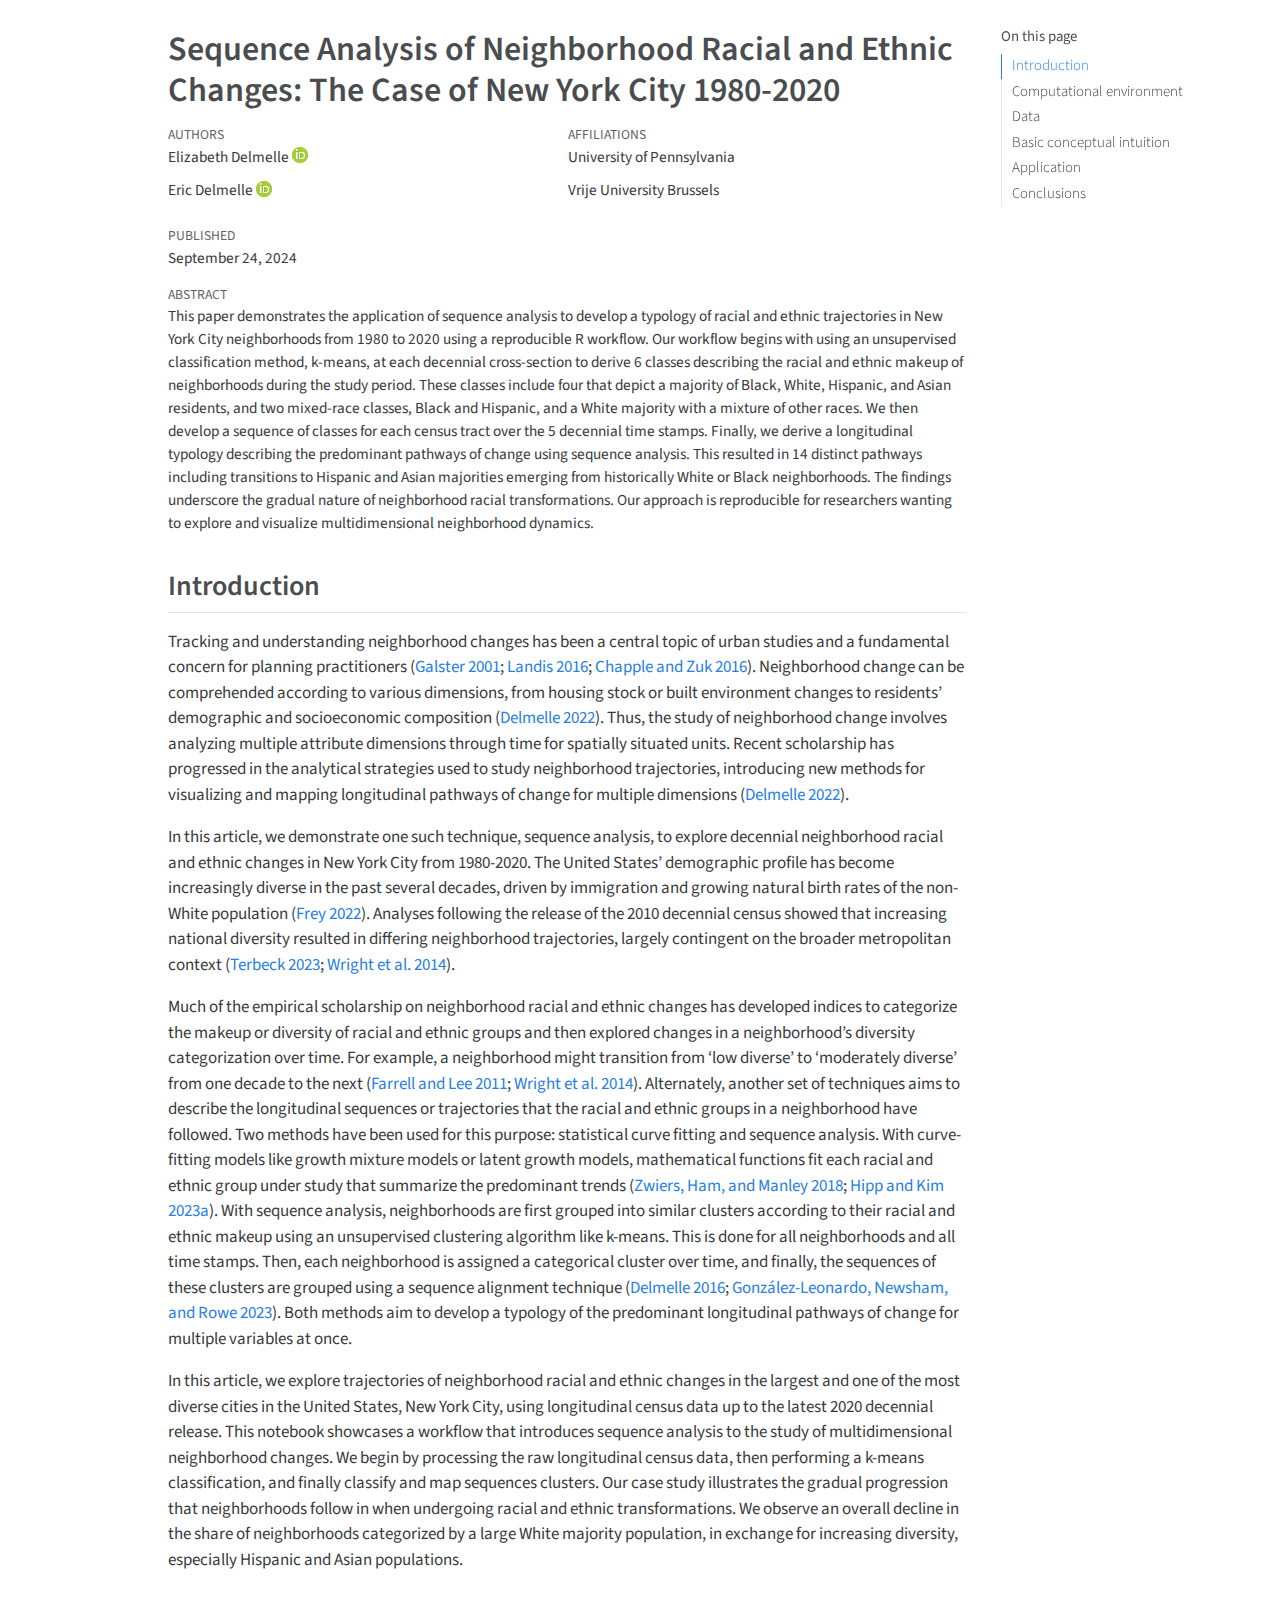
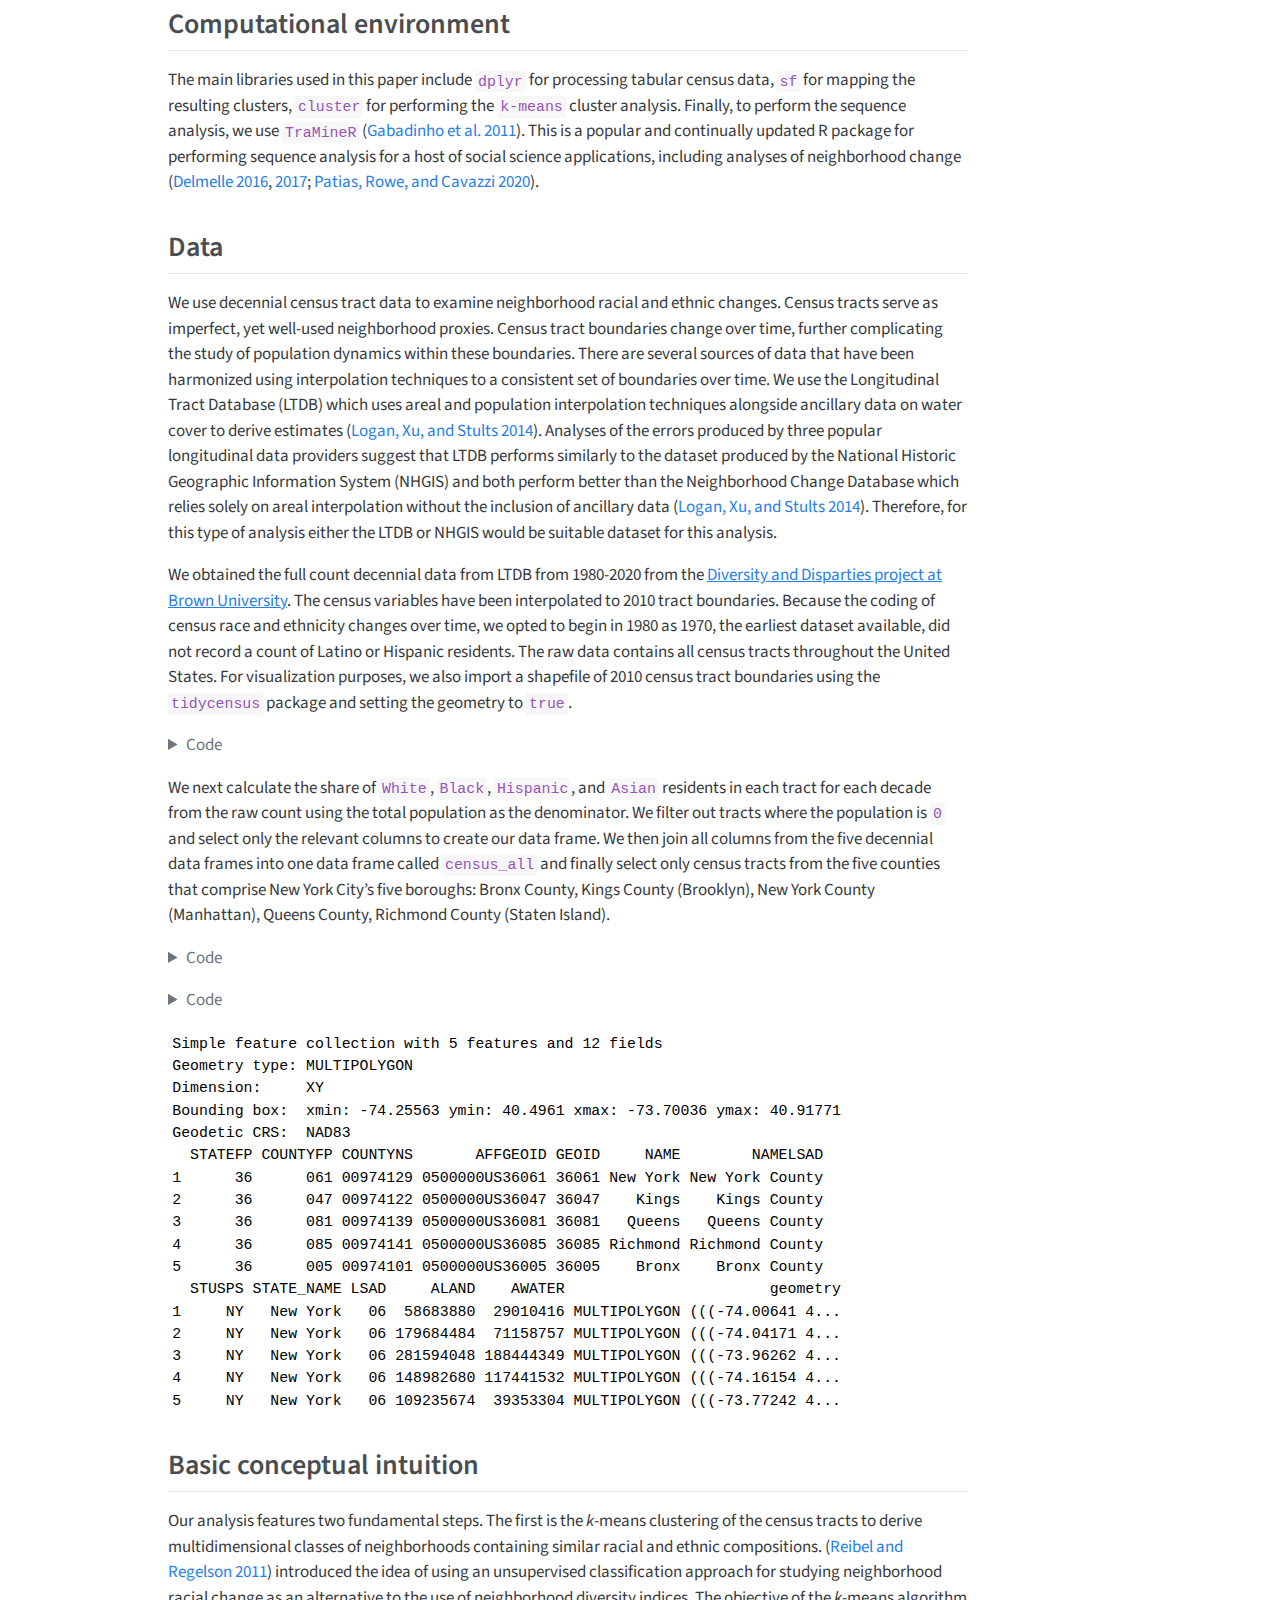
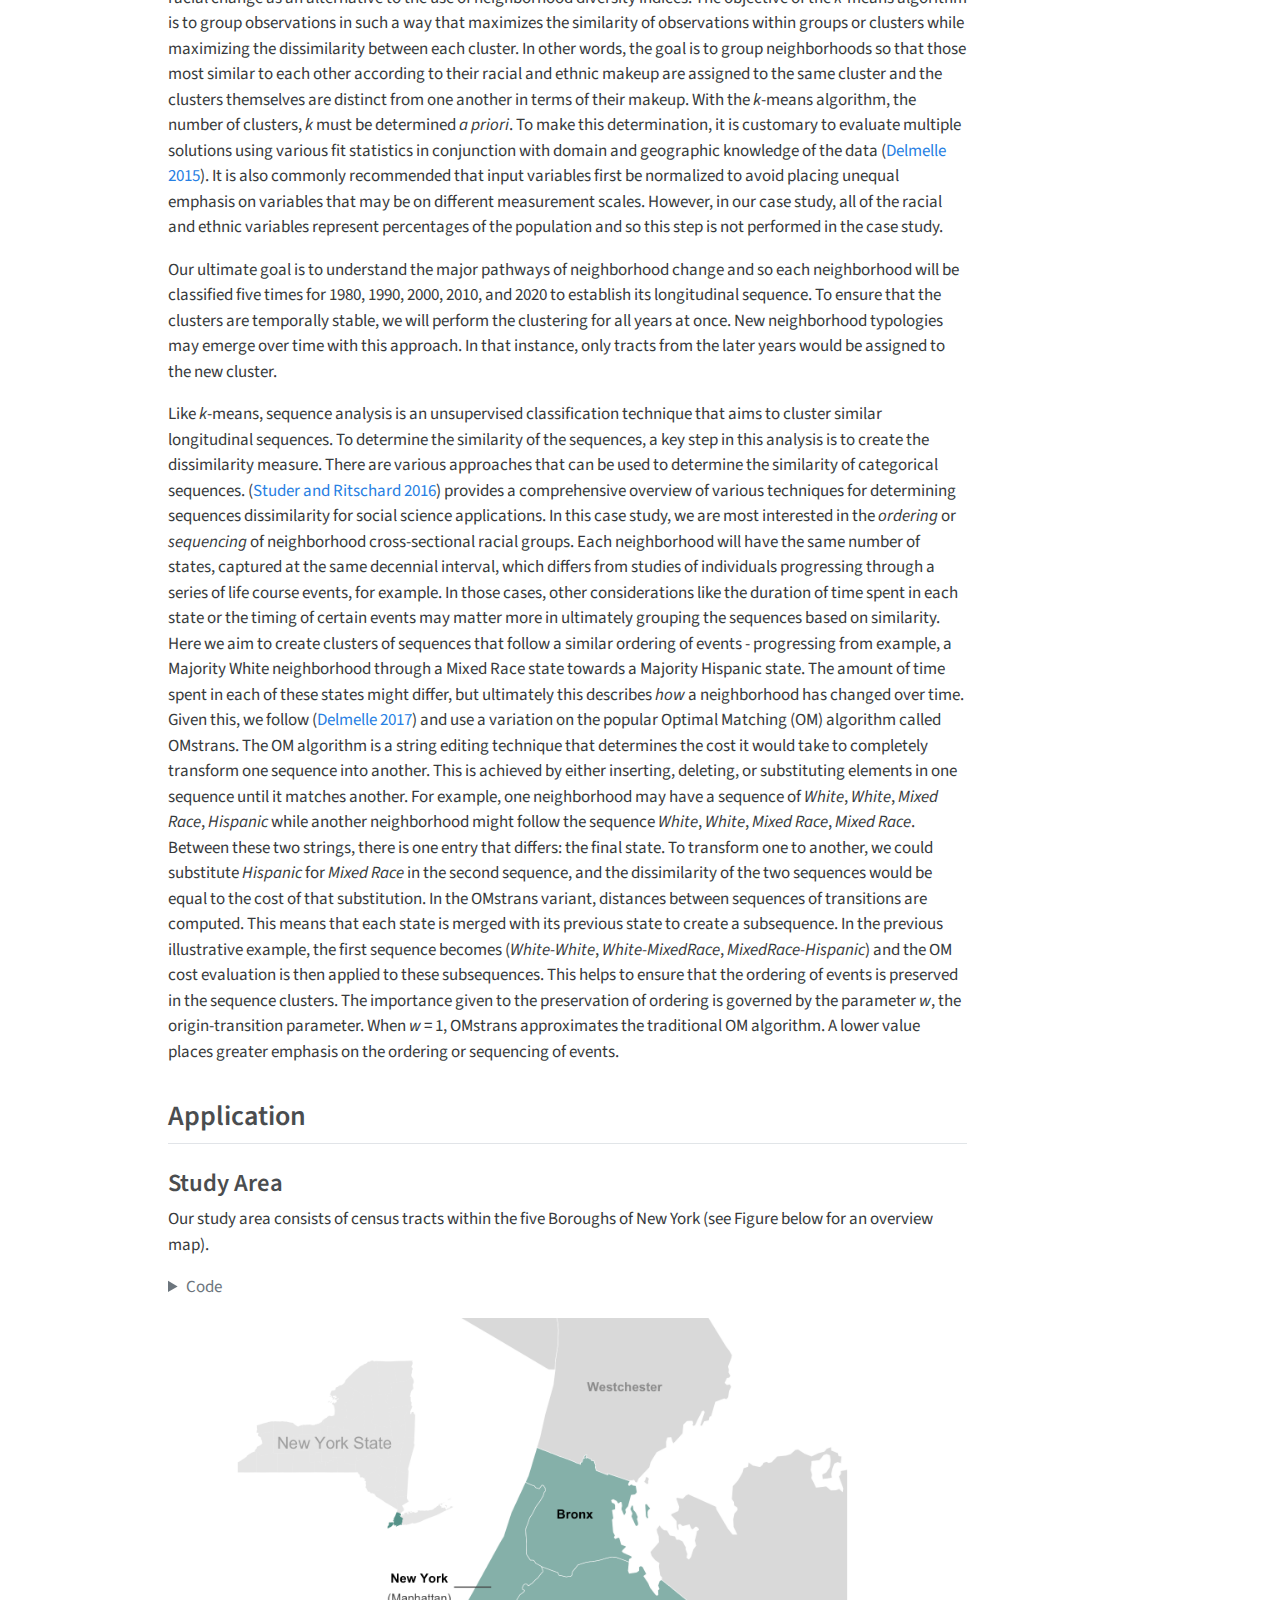
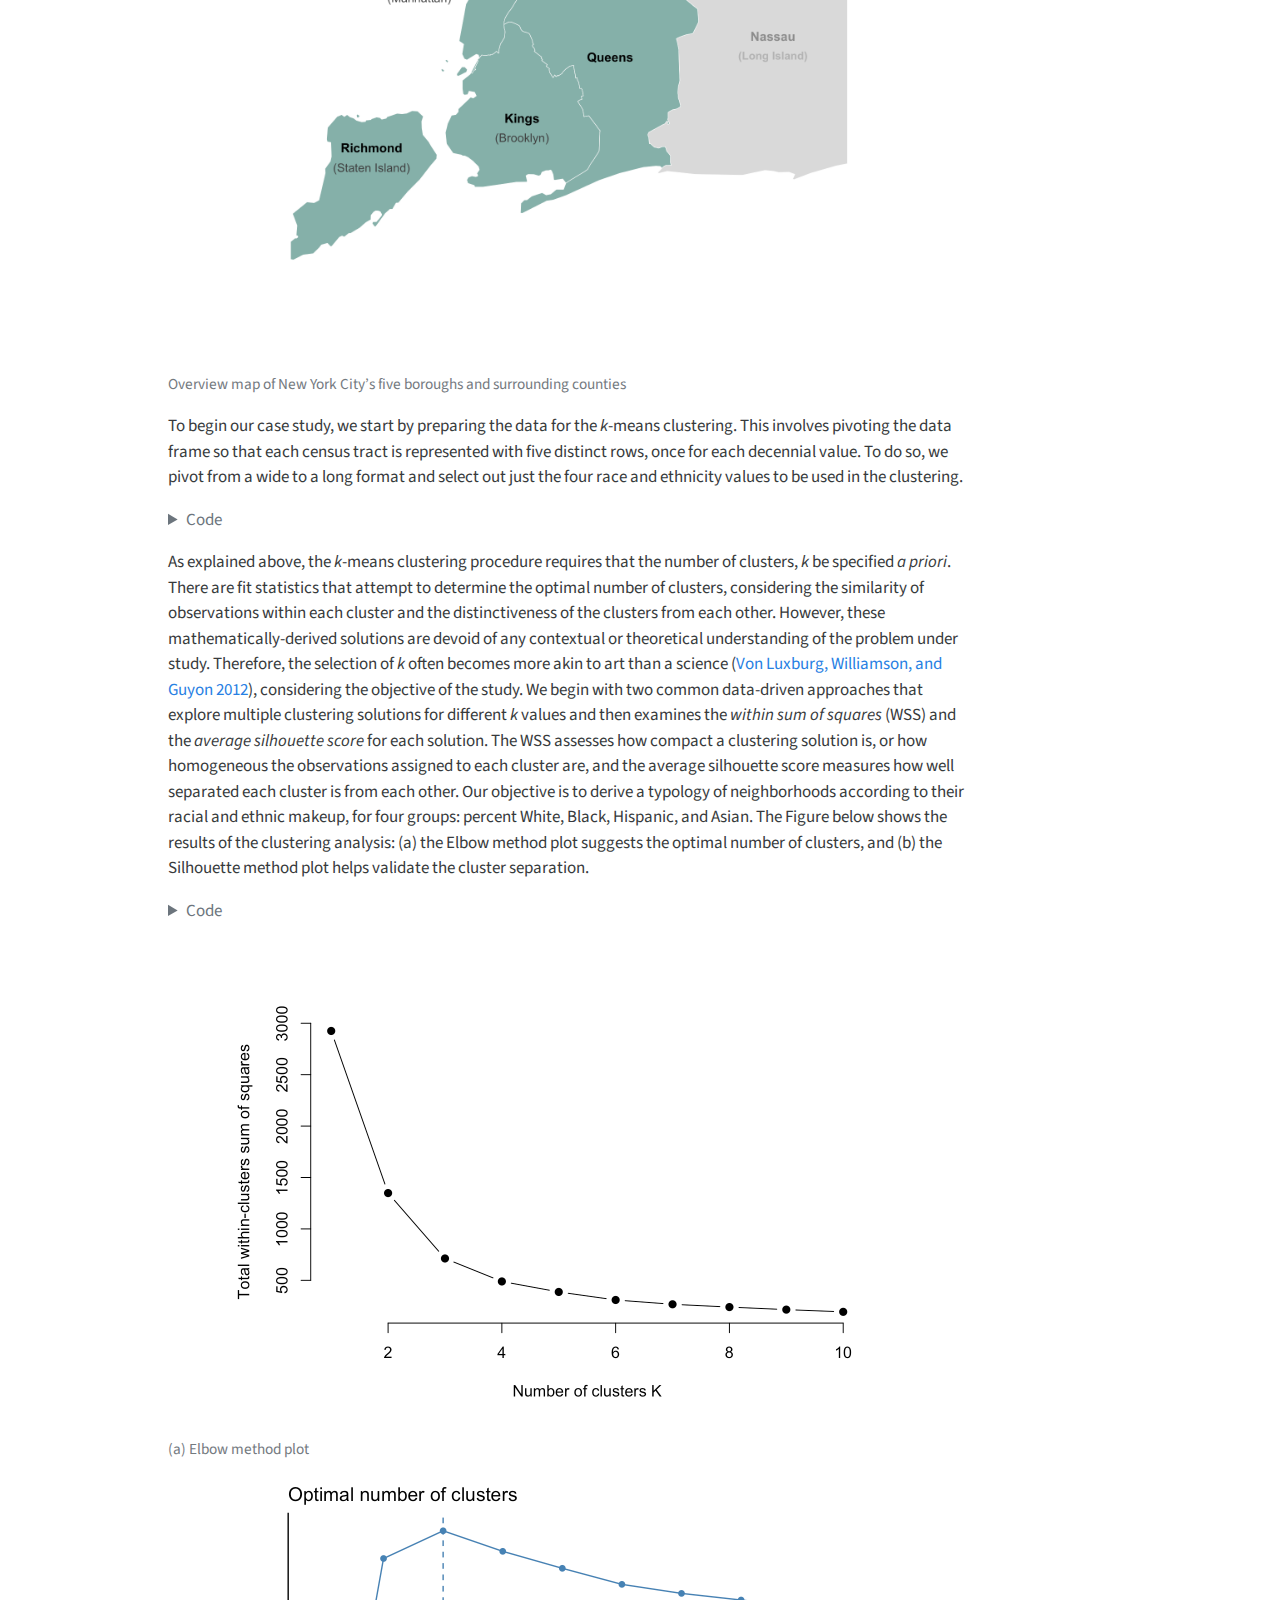
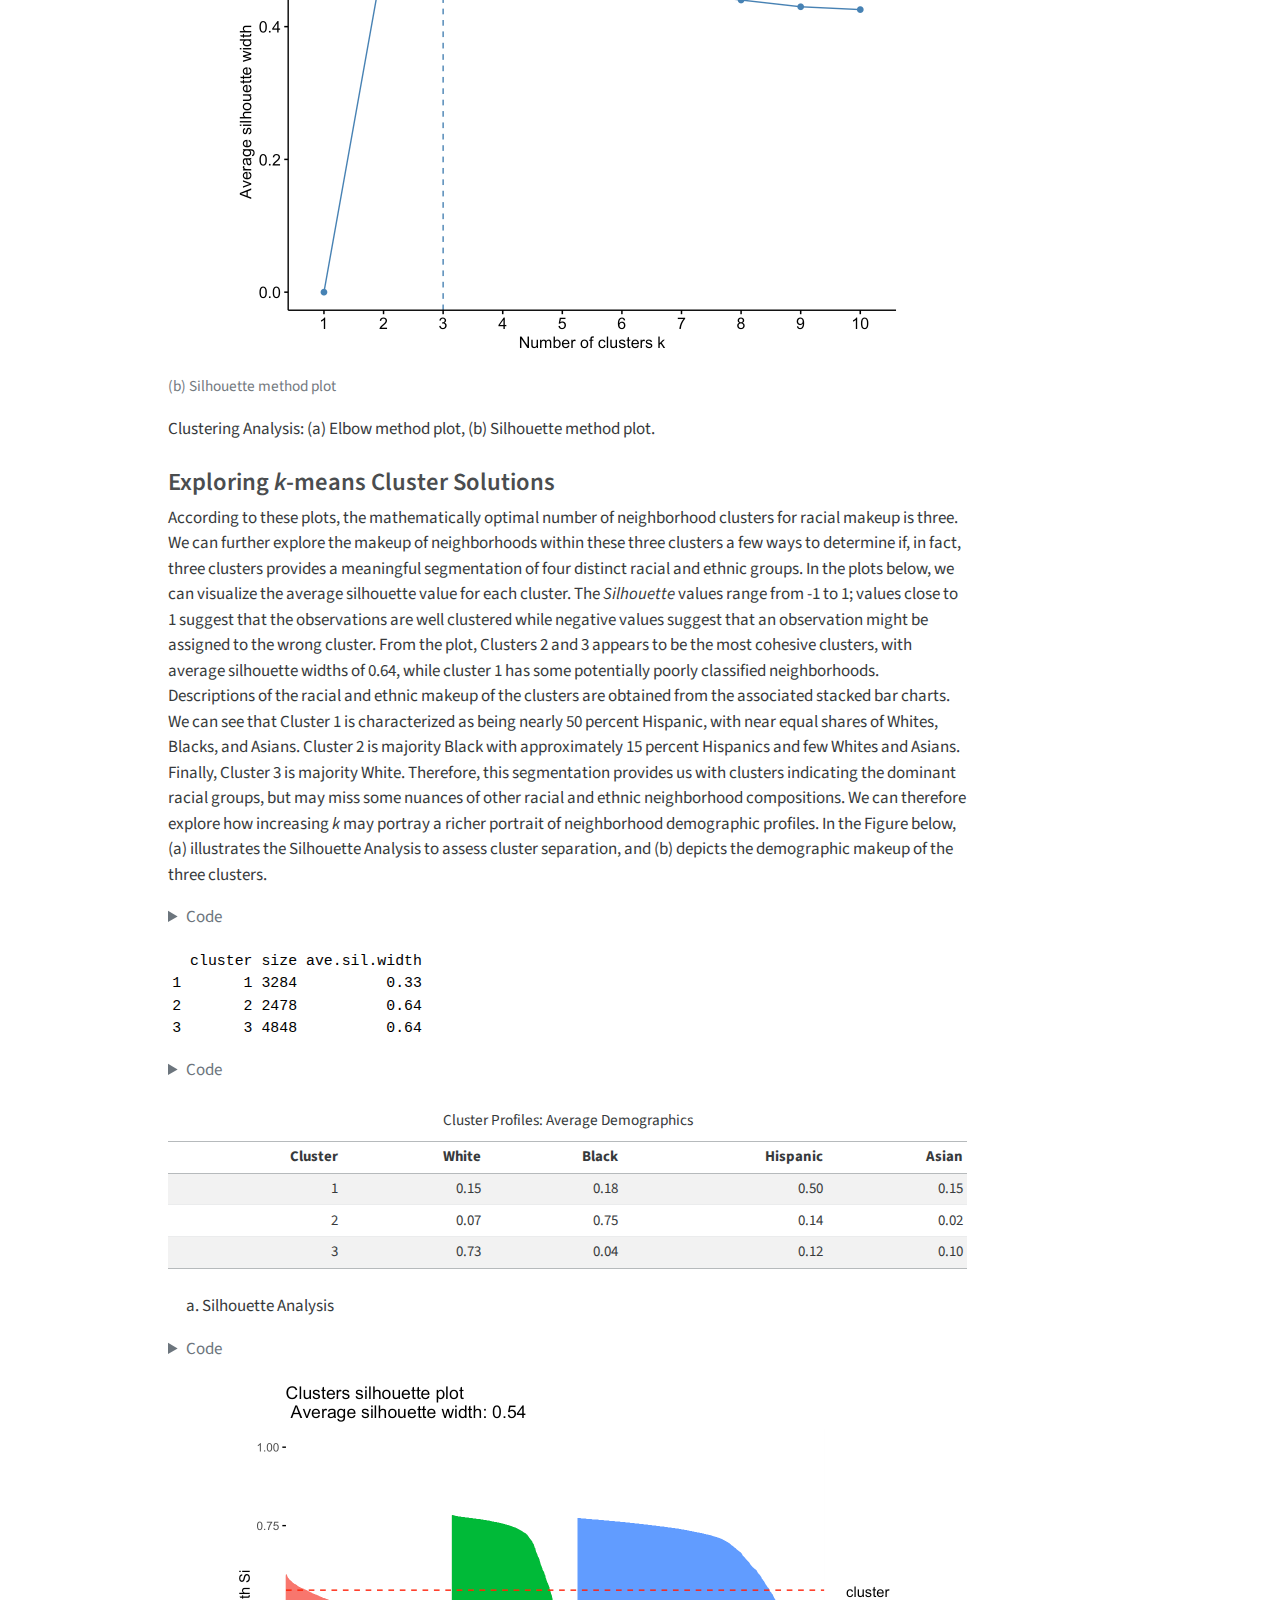
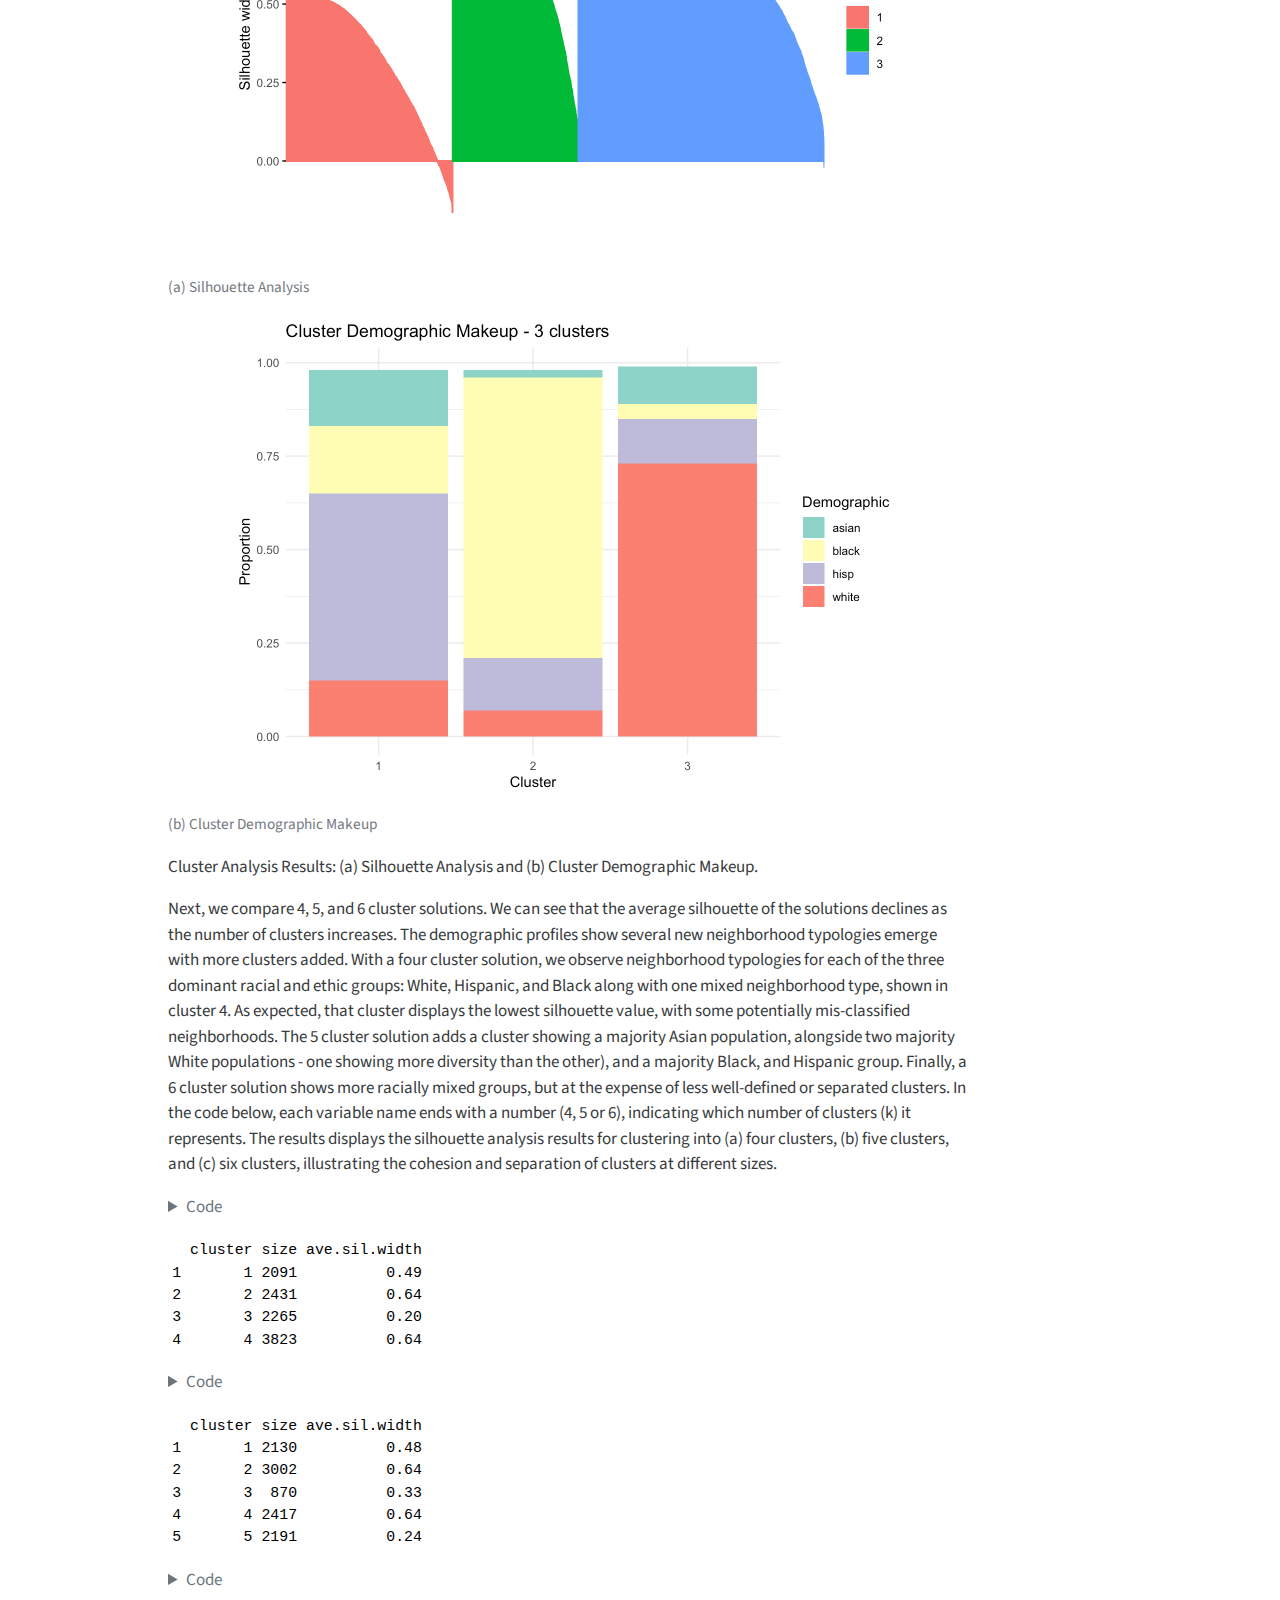
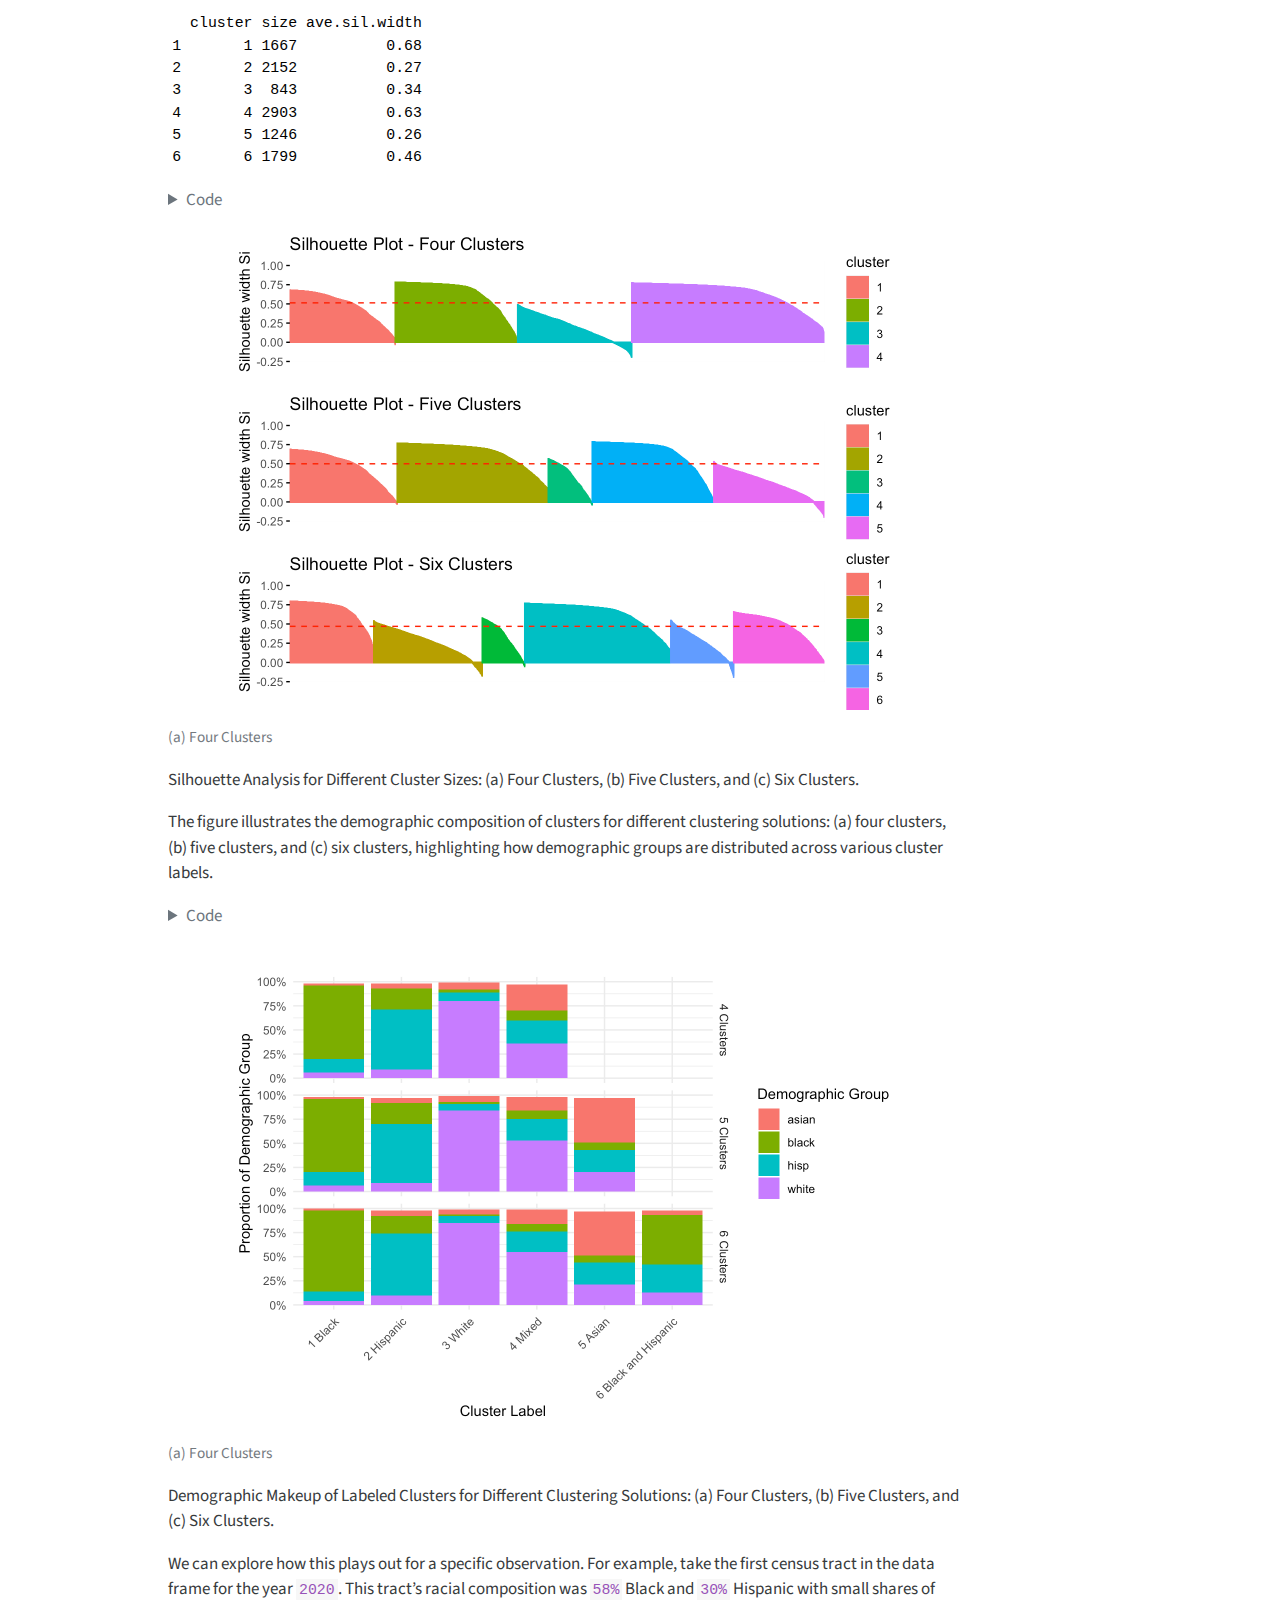
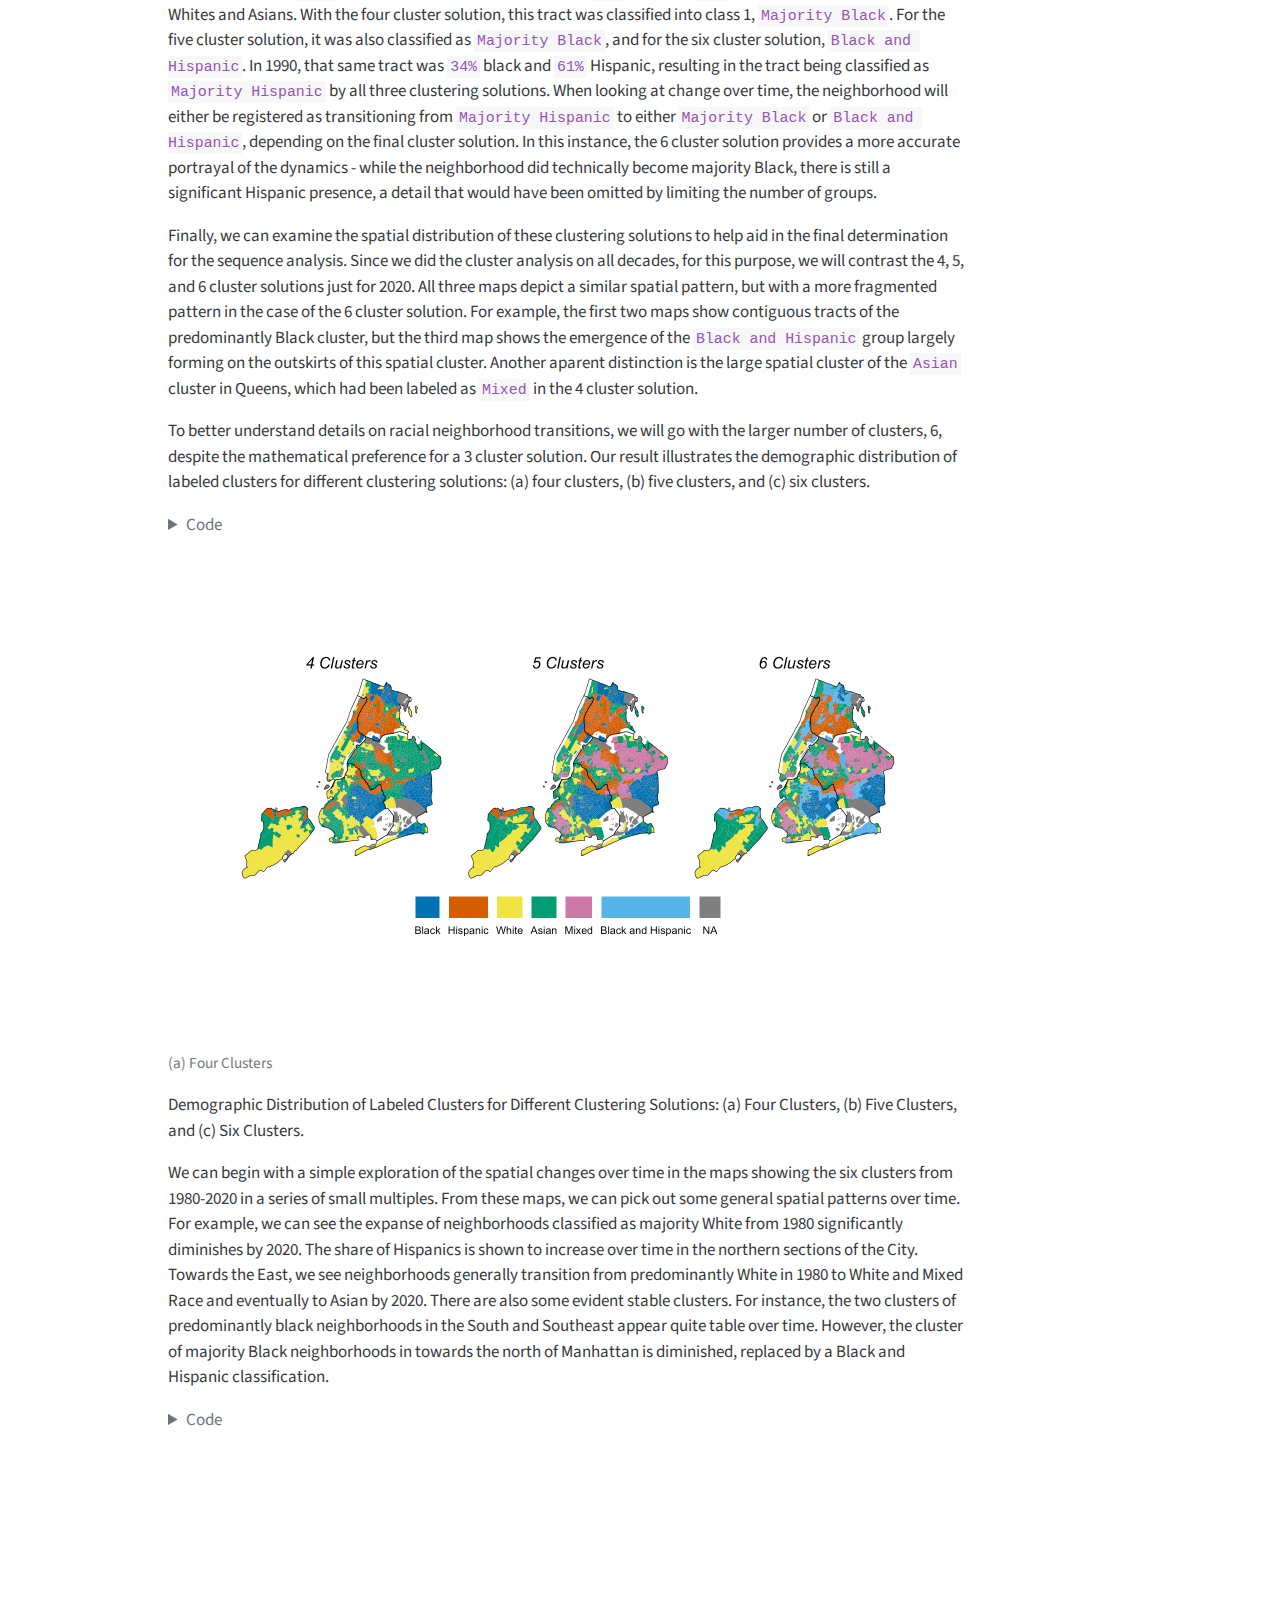
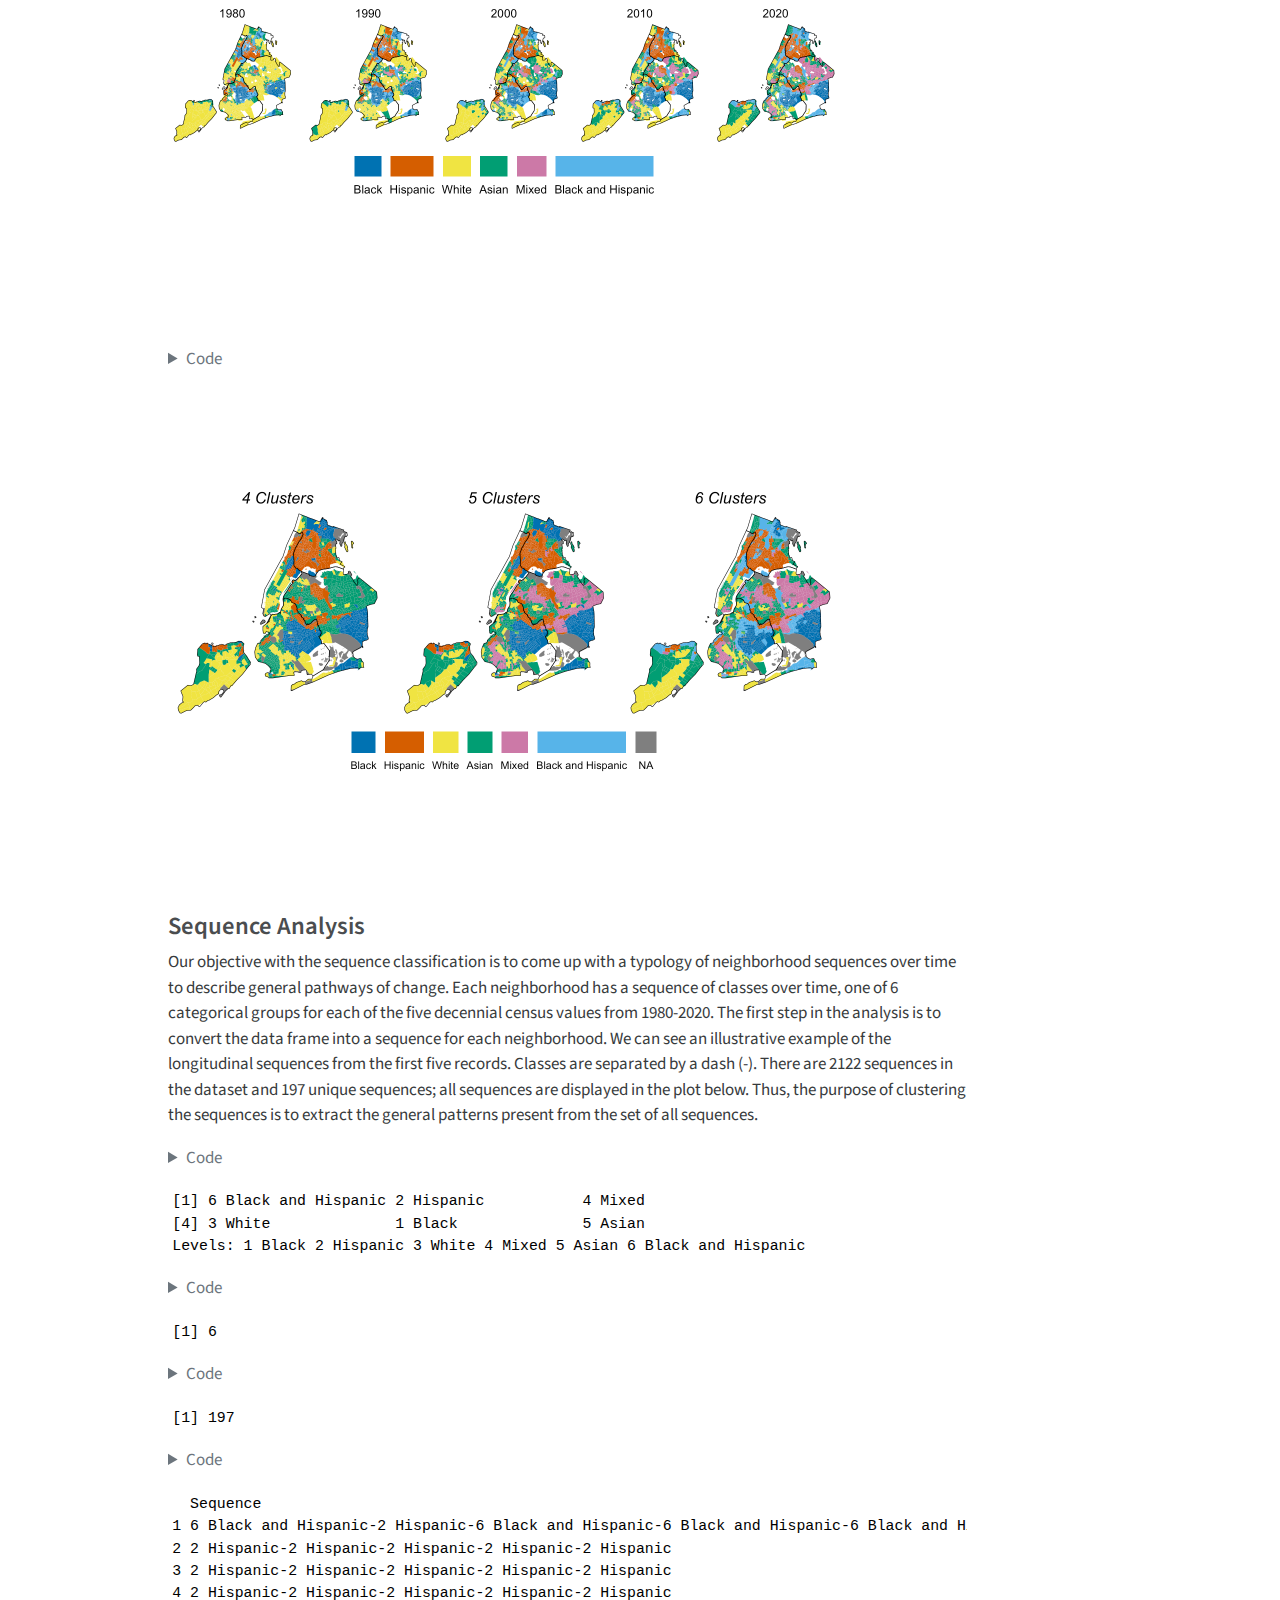
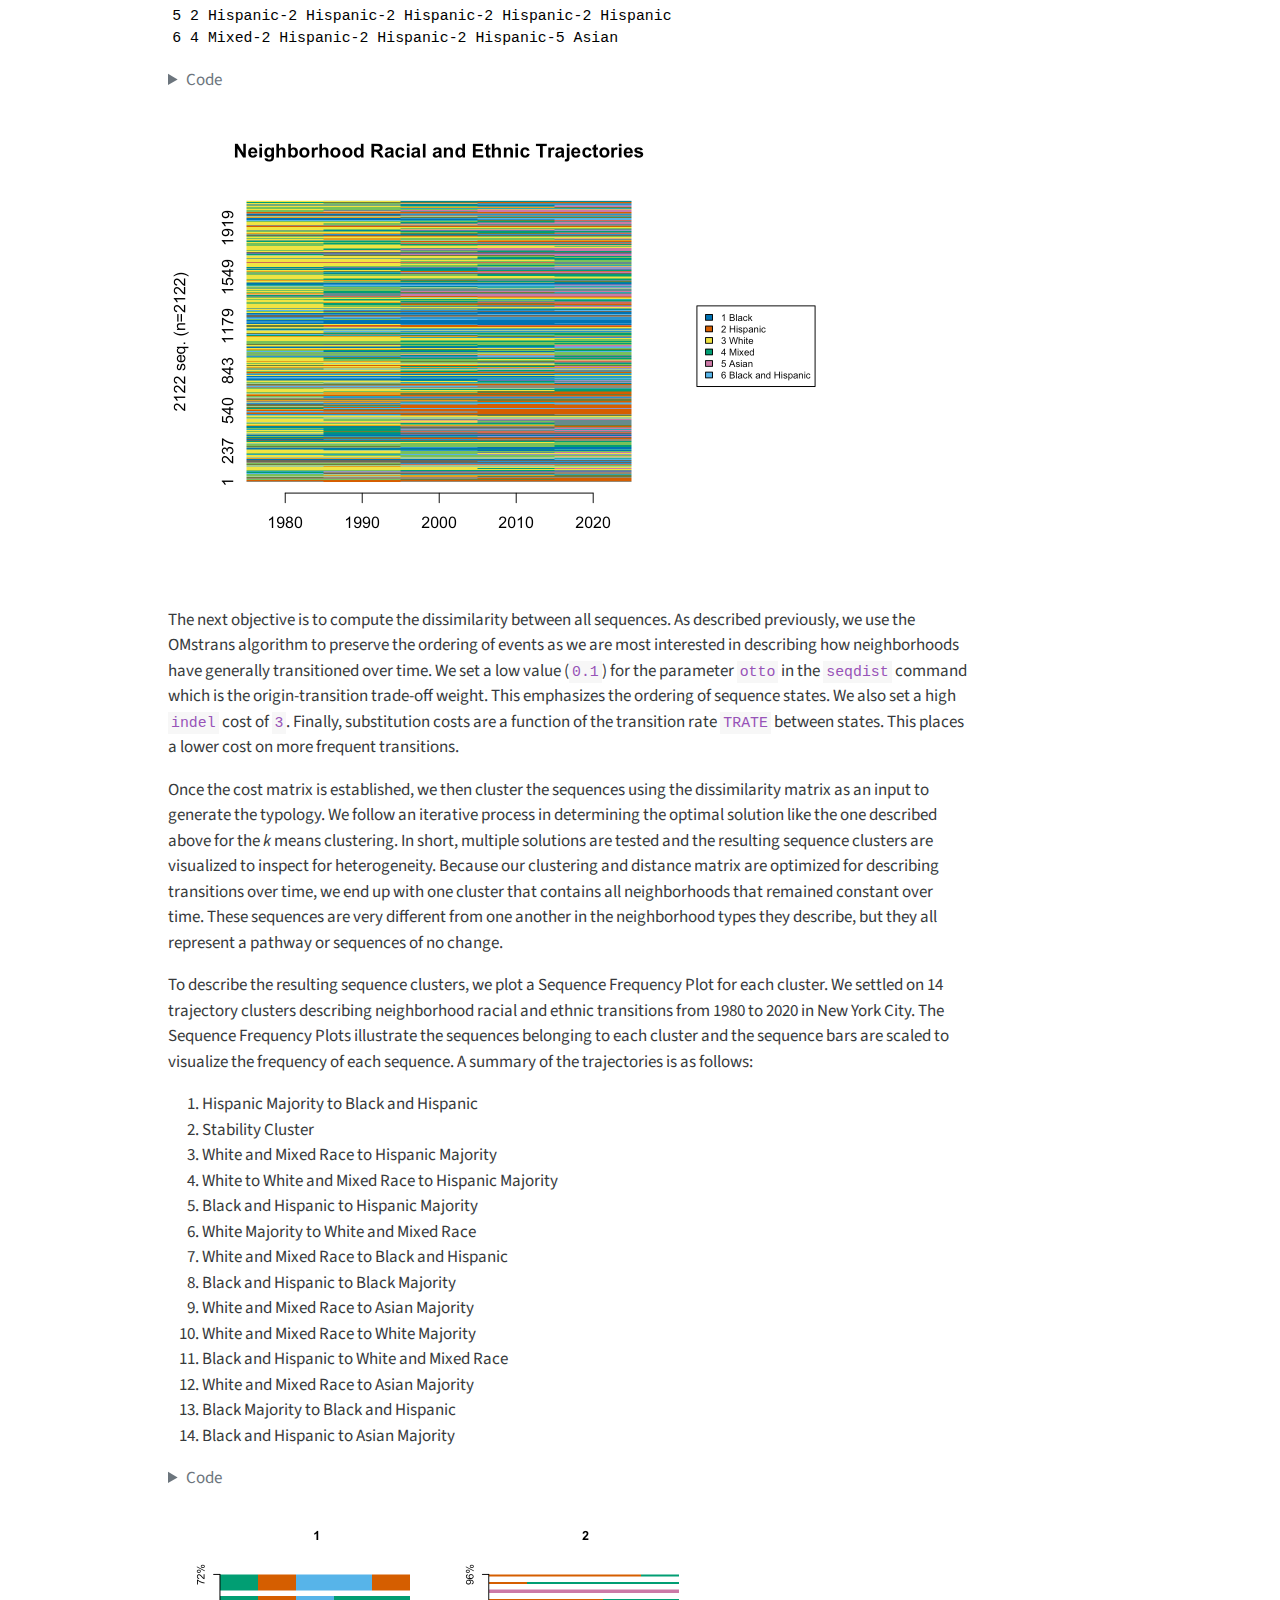
==== commit 985bd75f: "~" ====
--- a/docs/index.html
+++ b/docs/index.html
@@ -2,16 +2,16 @@
 <html xmlns="http://www.w3.org/1999/xhtml" lang="en" xml:lang="en"><head>
 
 <meta charset="utf-8">
-<meta name="generator" content="quarto-1.5.56">
+<meta name="generator" content="quarto-1.3.450">
 
 <meta name="viewport" content="width=device-width, initial-scale=1.0, user-scalable=yes">
 
 <meta name="author" content="Elizabeth Delmelle">
 <meta name="author" content="Eric Delmelle">
-<meta name="dcterms.date" content="2024-09-16">
+<meta name="dcterms.date" content="2024-09-24">
 <meta name="keywords" content="sequence analysis, neighborhood change, New York City">
 
-<title>Sequence Analysis of Neighborhood Racial and Ethnic Changes: The Case of New York City 1980-2020 – Sequence Paper</title>
+<title>Sequence Paper - Sequence Analysis of Neighborhood Racial and Ethnic Changes: The Case of New York City 1980-2020</title>
 <style>
 code{white-space: pre-wrap;}
 span.smallcaps{font-variant: small-caps;}
@@ -26,7 +26,7 @@
 }
 /* CSS for syntax highlighting */
 pre > code.sourceCode { white-space: pre; position: relative; }
-pre > code.sourceCode > span { line-height: 1.25; }
+pre > code.sourceCode > span { display: inline-block; line-height: 1.25; }
 pre > code.sourceCode > span:empty { height: 1.2em; }
 .sourceCode { overflow: visible; }
 code.sourceCode > span { color: inherit; text-decoration: inherit; }
@@ -37,7 +37,7 @@
 }
 @media print {
 pre > code.sourceCode { white-space: pre-wrap; }
-pre > code.sourceCode > span { display: inline-block; text-indent: -5em; padding-left: 5em; }
+pre > code.sourceCode > span { text-indent: -5em; padding-left: 5em; }
 }
 pre.numberSource code
   { counter-reset: source-line 0; }
@@ -62,7 +62,6 @@
 div.csl-bib-body { }
 div.csl-entry {
   clear: both;
-  margin-bottom: 0em;
 }
 .hanging-indent div.csl-entry {
   margin-left:2em;
@@ -102,13 +101,7 @@
   "collapse-after": 3,
   "panel-placement": "start",
   "type": "textbox",
-  "limit": 50,
-  "keyboard-shortcut": [
-    "f",
-    "/",
-    "s"
-  ],
-  "show-item-context": false,
+  "limit": 20,
   "language": {
     "search-no-results-text": "No results",
     "search-matching-documents-text": "matching documents",
@@ -117,7 +110,6 @@
     "search-more-match-text": "more match in this document",
     "search-more-matches-text": "more matches in this document",
     "search-clear-button-title": "Clear",
-    "search-text-placeholder": "",
     "search-detached-cancel-button-title": "Cancel",
     "search-submit-button-title": "Submit",
     "search-label": "Search"
@@ -168,22 +160,22 @@
   <div class="quarto-title-meta-heading">Affiliations</div>
   
     <div class="quarto-title-meta-contents">
-    <p class="author">Elizabeth Delmelle <a href="mailto:delmelle@upenn.edu" class="quarto-title-author-email"><i class="bi bi-envelope"></i></a> <a href="https://orcid.org/0000-0003-3735-8359" class="quarto-title-author-orcid"> <img src="[data-uri]"></a></p>
+    <p class="author">Elizabeth Delmelle <a href="https://orcid.org/0000-0003-3735-8359" class="quarto-title-author-orcid"> <img src="[data-uri]"></a></p>
   </div>
-  <div class="quarto-title-meta-contents">
+    <div class="quarto-title-meta-contents">
         <p class="affiliation">
             University of Pennsylvania
           </p>
       </div>
+      <div class="quarto-title-meta-contents">
+    <p class="author">Eric Delmelle <a href="https://orcid.org/0000-0002-5117-2238" class="quarto-title-author-orcid"> <img src="[data-uri]"></a></p>
+  </div>
     <div class="quarto-title-meta-contents">
-    <p class="author">Eric Delmelle <a href="mailto:delmelle@gmail.com" class="quarto-title-author-email"><i class="bi bi-envelope"></i></a> <a href="https://orcid.org/0000-0002-5117-2238" class="quarto-title-author-orcid"> <img src="[data-uri]"></a></p>
-  </div>
-  <div class="quarto-title-meta-contents">
         <p class="affiliation">
             Vrije University Brussels
           </p>
       </div>
-  </div>
+    </div>
 
 <div class="quarto-title-meta">
 
@@ -191,7 +183,7 @@
     <div>
     <div class="quarto-title-meta-heading">Published</div>
     <div class="quarto-title-meta-contents">
-      <p class="date">September 16, 2024</p>
+      <p class="date">September 24, 2024</p>
     </div>
   </div>
   
@@ -200,20 +192,12 @@
   
 <div>
   <div class="abstract">
-    <div class="block-title">Abstract</div>
+    <div class="abstract-title">Abstract</div>
     <p>This paper demonstrates the application of sequence analysis to develop a typology of racial and ethnic trajectories in New York City neighborhoods from 1980 to 2020 using a reproducible R workflow. Our workflow begins with using an unsupervised classification method, k-means, at each decennial cross-section to derive 6 classes describing the racial and ethnic makeup of neighborhoods during the study period. These classes include four that depict a majority of Black, White, Hispanic, and Asian residents, and two mixed-race classes, Black and Hispanic, and a White majority with a mixture of other races. We then develop a sequence of classes for each census tract over the 5 decennial time stamps. Finally, we derive a longitudinal typology describing the predominant pathways of change using sequence analysis. This resulted in 14 distinct pathways including transitions to Hispanic and Asian majorities emerging from historically White or Black neighborhoods. The findings underscore the gradual nature of neighborhood racial transformations. Our approach is reproducible for researchers wanting to explore and visualize multidimensional neighborhood dynamics.</p>
   </div>
 </div>
 
-<div>
-  <div class="keywords">
-    <div class="block-title">Keywords</div>
-    <p>sequence analysis, neighborhood change, New York City</p>
-  </div>
-</div>
-
 </header>
-
 
 <section id="sec-intro" class="level2">
 <h2 class="anchored" data-anchor-id="sec-intro">Introduction</h2>
@@ -231,7 +215,7 @@
 <p>We use decennial census tract data to examine neighborhood racial and ethnic changes. Census tracts serve as imperfect, yet well-used neighborhood proxies. Census tract boundaries change over time, further complicating the study of population dynamics within these boundaries. There are several sources of data that have been harmonized using interpolation techniques to a consistent set of boundaries over time. We use the Longitudinal Tract Database (LTDB) which uses areal and population interpolation techniques alongside ancillary data on water cover to derive estimates <span class="citation" data-cites="logan2014interpolating">(<a href="#ref-logan2014interpolating" role="doc-biblioref">Logan, Xu, and Stults 2014</a>)</span>. Analyses of the errors produced by three popular longitudinal data providers suggest that LTDB performs similarly to the dataset produced by the National Historic Geographic Information System (NHGIS) and both perform better than the Neighborhood Change Database which relies solely on areal interpolation without the inclusion of ancillary data <span class="citation" data-cites="logan2014interpolating">(<a href="#ref-logan2014interpolating" role="doc-biblioref">Logan, Xu, and Stults 2014</a>)</span>. Therefore, for this type of analysis either the LTDB or NHGIS would be suitable dataset for this analysis.</p>
 <p>We obtained the full count decennial data from LTDB from 1980-2020 from the <a href="https://s4.ad.brown.edu/projects/diversity/Researcher/LTBDDload/DataList.aspx">Diversity and Disparties project at Brown University</a>. The census variables have been interpolated to 2010 tract boundaries. Because the coding of census race and ethnicity changes over time, we opted to begin in 1980 as 1970, the earliest dataset available, did not record a count of Latino or Hispanic residents. The raw data contains all census tracts throughout the United States. For visualization purposes, we also import a shapefile of 2010 census tract boundaries using the <code>tidycensus</code> package and setting the geometry to <code>true</code>.</p>
 <div class="cell">
-<details class="code-fold">
+<details>
 <summary>Code</summary>
 <div class="sourceCode cell-code" id="cb1"><pre class="sourceCode r code-with-copy"><code class="sourceCode r"><span id="cb1-1"><a href="#cb1-1" aria-hidden="true" tabindex="-1"></a><span class="fu">setwd</span>(<span class="fu">here</span>())  <span class="co">#current working directory</span></span>
 <span id="cb1-2"><a href="#cb1-2" aria-hidden="true" tabindex="-1"></a></span>
@@ -256,7 +240,7 @@
 </div>
 <p>We next calculate the share of <code>White</code>, <code>Black</code>, <code>Hispanic</code>, and <code>Asian</code> residents in each tract for each decade from the raw count using the total population as the denominator. We filter out tracts where the population is <code>0</code> and select only the relevant columns to create our data frame. We then join all columns from the five decennial data frames into one data frame called <code>census_all</code> and finally select only census tracts from the five counties that comprise New York City’s five boroughs: Bronx County, Kings County (Brooklyn), New York County (Manhattan), Queens County, Richmond County (Staten Island).</p>
 <div class="cell">
-<details class="code-fold">
+<details>
 <summary>Code</summary>
 <div class="sourceCode cell-code" id="cb2"><pre class="sourceCode r code-with-copy"><code class="sourceCode r"><span id="cb2-1"><a href="#cb2-1" aria-hidden="true" tabindex="-1"></a>census80 <span class="ot">&lt;-</span> census80 <span class="sc">%&gt;%</span> <span class="fu">filter</span> (POP80 <span class="sc">&gt;</span><span class="dv">0</span>)</span>
 <span id="cb2-2"><a href="#cb2-2" aria-hidden="true" tabindex="-1"></a>census80<span class="sc">$</span>perwhite80 <span class="ot">&lt;-</span> census80<span class="sc">$</span>NHWHT80<span class="sc">/</span>census80<span class="sc">$</span>POP80</span>
@@ -314,7 +298,7 @@
 </details>
 </div>
 <div class="cell">
-<details class="code-fold">
+<details>
 <summary>Code</summary>
 <div class="sourceCode cell-code" id="cb3"><pre class="sourceCode r code-with-copy"><code class="sourceCode r"><span id="cb3-1"><a href="#cb3-1" aria-hidden="true" tabindex="-1"></a><span class="co"># Set tigris options to return the data in sf format (spatial data frame)</span></span>
 <span id="cb3-2"><a href="#cb3-2" aria-hidden="true" tabindex="-1"></a><span class="fu">options</span>(<span class="at">tigris_class =</span> <span class="st">"sf"</span>)</span>
@@ -363,7 +347,7 @@
 <h3 class="anchored" data-anchor-id="study-area">Study Area</h3>
 <p>Our study area consists of census tracts within the five Boroughs of New York (see Figure below for an overview map).</p>
 <div class="cell">
-<details class="code-fold">
+<details>
 <summary>Code</summary>
 <div class="sourceCode cell-code" id="cb5"><pre class="sourceCode r code-with-copy"><code class="sourceCode r"><span id="cb5-1"><a href="#cb5-1" aria-hidden="true" tabindex="-1"></a><span class="co"># Filter for only the New York City counties</span></span>
 <span id="cb5-2"><a href="#cb5-2" aria-hidden="true" tabindex="-1"></a>nyc_counties <span class="ot">&lt;-</span> ny_counties <span class="sc">%&gt;%</span></span>
@@ -408,15 +392,15 @@
 <span id="cb5-41"><a href="#cb5-41" aria-hidden="true" tabindex="-1"></a>  <span class="fu">geom_segment</span>(<span class="fu">aes</span>(<span class="at">x =</span> <span class="sc">-</span><span class="fl">73.98</span>, <span class="at">y =</span> <span class="fl">40.775</span>, <span class="at">xend =</span> <span class="sc">-</span><span class="fl">74.03</span>, <span class="at">yend =</span> <span class="fl">40.775</span>), </span>
 <span id="cb5-42"><a href="#cb5-42" aria-hidden="true" tabindex="-1"></a>               <span class="at">color =</span> <span class="st">"gray25"</span>, <span class="at">size =</span> <span class="fl">0.5</span>) <span class="sc">+</span> <span class="co"># Line from New York label to the boundary</span></span>
 <span id="cb5-43"><a href="#cb5-43" aria-hidden="true" tabindex="-1"></a>  <span class="fu">geom_text</span>(<span class="at">data =</span> nyc_counties, <span class="fu">aes</span>(<span class="at">x =</span> X, <span class="at">y =</span> Y, <span class="at">label =</span> label_main), </span>
-<span id="cb5-44"><a href="#cb5-44" aria-hidden="true" tabindex="-1"></a>            <span class="at">color =</span> <span class="st">"black"</span>, <span class="at">size =</span> <span class="dv">4</span>, <span class="at">family =</span> <span class="st">"Gill Sans MT"</span>, <span class="at">fontface =</span> <span class="st">"bold"</span>) <span class="sc">+</span> <span class="co"># Add main county names</span></span>
+<span id="cb5-44"><a href="#cb5-44" aria-hidden="true" tabindex="-1"></a>            <span class="at">color =</span> <span class="st">"black"</span>, <span class="at">size =</span> <span class="dv">4</span>, <span class="at">family =</span> <span class="st">"Arial"</span>, <span class="at">fontface =</span> <span class="st">"bold"</span>) <span class="sc">+</span> <span class="co"># Add main county names</span></span>
 <span id="cb5-45"><a href="#cb5-45" aria-hidden="true" tabindex="-1"></a>  <span class="fu">geom_text</span>(<span class="at">data =</span> nyc_counties, <span class="fu">aes</span>(<span class="at">x =</span> X, <span class="at">y =</span> Y <span class="sc">-</span> <span class="fl">0.02</span>, <span class="at">label =</span> label_paren), </span>
-<span id="cb5-46"><a href="#cb5-46" aria-hidden="true" tabindex="-1"></a>            <span class="at">color =</span> <span class="st">"gray25"</span>, <span class="at">size =</span> <span class="fl">3.75</span>, <span class="at">family =</span> <span class="st">"Gill Sans MT"</span>) <span class="sc">+</span> <span class="co"># Add parentheses labels in lighter color</span></span>
+<span id="cb5-46"><a href="#cb5-46" aria-hidden="true" tabindex="-1"></a>            <span class="at">color =</span> <span class="st">"gray25"</span>, <span class="at">size =</span> <span class="fl">3.75</span>, <span class="at">family =</span> <span class="st">"Arial"</span>) <span class="sc">+</span> <span class="co"># Add parentheses labels in lighter color</span></span>
 <span id="cb5-47"><a href="#cb5-47" aria-hidden="true" tabindex="-1"></a>  <span class="fu">geom_text</span>(<span class="fu">aes</span>(<span class="at">x =</span> <span class="sc">-</span><span class="fl">73.6</span>, <span class="at">y =</span> <span class="fl">40.725</span>, <span class="at">label =</span> <span class="st">"Nassau"</span>), </span>
-<span id="cb5-48"><a href="#cb5-48" aria-hidden="true" tabindex="-1"></a>            <span class="at">color =</span> <span class="st">"gray55"</span>, <span class="at">size =</span> <span class="dv">4</span>, <span class="at">family =</span> <span class="st">"Gill Sans MT"</span>, <span class="at">fontface =</span> <span class="st">"bold"</span>) <span class="sc">+</span> <span class="co"># Corrected Nassau label position</span></span>
+<span id="cb5-48"><a href="#cb5-48" aria-hidden="true" tabindex="-1"></a>            <span class="at">color =</span> <span class="st">"gray55"</span>, <span class="at">size =</span> <span class="dv">4</span>, <span class="at">family =</span> <span class="st">"Arial"</span>, <span class="at">fontface =</span> <span class="st">"bold"</span>) <span class="sc">+</span> <span class="co"># Corrected Nassau label position</span></span>
 <span id="cb5-49"><a href="#cb5-49" aria-hidden="true" tabindex="-1"></a>  <span class="fu">geom_text</span>(<span class="fu">aes</span>(<span class="at">x =</span> <span class="sc">-</span><span class="fl">73.8</span>, <span class="at">y =</span> <span class="fl">40.98</span>, <span class="at">label =</span> <span class="st">"Westchester"</span>), </span>
-<span id="cb5-50"><a href="#cb5-50" aria-hidden="true" tabindex="-1"></a>            <span class="at">color =</span> <span class="st">"gray55"</span>, <span class="at">size =</span> <span class="dv">4</span>, <span class="at">family =</span> <span class="st">"Gill Sans MT"</span>, <span class="at">fontface =</span> <span class="st">"bold"</span>) <span class="sc">+</span> <span class="co"># Corrected Westchester label</span></span>
+<span id="cb5-50"><a href="#cb5-50" aria-hidden="true" tabindex="-1"></a>            <span class="at">color =</span> <span class="st">"gray55"</span>, <span class="at">size =</span> <span class="dv">4</span>, <span class="at">family =</span> <span class="st">"Arial"</span>, <span class="at">fontface =</span> <span class="st">"bold"</span>) <span class="sc">+</span> <span class="co"># Corrected Westchester label</span></span>
 <span id="cb5-51"><a href="#cb5-51" aria-hidden="true" tabindex="-1"></a>  <span class="fu">geom_text</span>(<span class="fu">aes</span>(<span class="at">x =</span> <span class="sc">-</span><span class="fl">73.6</span>, <span class="at">y =</span> <span class="fl">40.705</span>, <span class="at">label =</span> <span class="st">"(Long Island)"</span>), </span>
-<span id="cb5-52"><a href="#cb5-52" aria-hidden="true" tabindex="-1"></a>            <span class="at">color =</span> <span class="st">"gray70"</span>, <span class="at">size =</span> <span class="fl">3.5</span>, <span class="at">family =</span> <span class="st">"Gill Sans MT"</span>, <span class="at">fontface =</span> <span class="st">"bold"</span>) <span class="sc">+</span> <span class="co"># Add Long Island label below Nassau</span></span>
+<span id="cb5-52"><a href="#cb5-52" aria-hidden="true" tabindex="-1"></a>            <span class="at">color =</span> <span class="st">"gray70"</span>, <span class="at">size =</span> <span class="fl">3.5</span>, <span class="at">family =</span> <span class="st">"Arial"</span>, <span class="at">fontface =</span> <span class="st">"bold"</span>) <span class="sc">+</span> <span class="co"># Add Long Island label below Nassau</span></span>
 <span id="cb5-53"><a href="#cb5-53" aria-hidden="true" tabindex="-1"></a>  <span class="fu">coord_sf</span>(<span class="at">xlim =</span> <span class="fu">c</span>(<span class="sc">-</span><span class="fl">74.25</span>, <span class="sc">-</span><span class="fl">73.5</span>), <span class="at">ylim =</span> <span class="fu">c</span>(<span class="fl">40.4</span>, <span class="fl">41.05</span>), <span class="at">expand =</span> <span class="cn">FALSE</span>) <span class="sc">+</span> <span class="co"># Crop to focus on NYC</span></span>
 <span id="cb5-54"><a href="#cb5-54" aria-hidden="true" tabindex="-1"></a>  <span class="fu">theme_minimal</span>() <span class="sc">+</span></span>
 <span id="cb5-55"><a href="#cb5-55" aria-hidden="true" tabindex="-1"></a>  <span class="fu">theme</span>(</span>
@@ -434,7 +418,7 @@
 <span id="cb5-67"><a href="#cb5-67" aria-hidden="true" tabindex="-1"></a>  <span class="fu">geom_sf</span>(<span class="at">data =</span> nyc_counties, <span class="at">fill =</span> <span class="st">"#569289"</span>, <span class="at">color =</span> <span class="st">"#569289"</span>, <span class="at">size =</span> <span class="dv">5</span>) <span class="sc">+</span> <span class="co"># NYC counties in darker teal</span></span>
 <span id="cb5-68"><a href="#cb5-68" aria-hidden="true" tabindex="-1"></a>  <span class="fu">annotate</span>(<span class="st">"text"</span>, <span class="at">x =</span> <span class="sc">-</span><span class="fl">76.2</span>, <span class="at">y =</span> <span class="fl">42.8</span>, <span class="at">label =</span> <span class="st">"New York State"</span>, </span>
 <span id="cb5-69"><a href="#cb5-69" aria-hidden="true" tabindex="-1"></a>           <span class="at">size =</span> <span class="fl">5.25</span>, <span class="at">color =</span> <span class="st">"gray49"</span>, <span class="at">angle =</span> <span class="dv">0</span>, </span>
-<span id="cb5-70"><a href="#cb5-70" aria-hidden="true" tabindex="-1"></a>           <span class="at">alpha =</span> <span class="fl">0.7</span>, <span class="at">family =</span> <span class="st">"Gill Sans MT"</span>) <span class="sc">+</span> <span class="co"># Add text label</span></span>
+<span id="cb5-70"><a href="#cb5-70" aria-hidden="true" tabindex="-1"></a>           <span class="at">alpha =</span> <span class="fl">0.7</span>, <span class="at">family =</span> <span class="st">"Arial"</span>) <span class="sc">+</span> <span class="co"># Add text label</span></span>
 <span id="cb5-71"><a href="#cb5-71" aria-hidden="true" tabindex="-1"></a>  <span class="fu">theme_minimal</span>() <span class="sc">+</span></span>
 <span id="cb5-72"><a href="#cb5-72" aria-hidden="true" tabindex="-1"></a>  <span class="fu">theme</span>(</span>
 <span id="cb5-73"><a href="#cb5-73" aria-hidden="true" tabindex="-1"></a>    <span class="at">panel.grid.major =</span> <span class="fu">element_blank</span>(), <span class="co"># Remove major grid lines</span></span>
@@ -458,14 +442,14 @@
 <div class="quarto-figure quarto-figure-center">
 <figure class="figure">
 <p><img src="index_files/figure-html/visualize-area-1.png" class="img-fluid figure-img" width="960"></p>
-<figcaption>Overview map of New York City’s five boroughs and surrounding counties</figcaption>
+<figcaption class="figure-caption">Overview map of New York City’s five boroughs and surrounding counties</figcaption>
 </figure>
 </div>
 </div>
 </div>
 <p>To begin our case study, we start by preparing the data for the <em>k</em>-means clustering. This involves pivoting the data frame so that each census tract is represented with five distinct rows, once for each decennial value. To do so, we pivot from a wide to a long format and select out just the four race and ethnicity values to be used in the clustering.</p>
 <div class="cell">
-<details class="code-fold">
+<details>
 <summary>Code</summary>
 <div class="sourceCode cell-code" id="cb6"><pre class="sourceCode r code-with-copy"><code class="sourceCode r"><span id="cb6-1"><a href="#cb6-1" aria-hidden="true" tabindex="-1"></a><span class="co"># Convert the data frame from wide to long format</span></span>
 <span id="cb6-2"><a href="#cb6-2" aria-hidden="true" tabindex="-1"></a>census_long <span class="ot">&lt;-</span> census_nyc <span class="sc">%&gt;%</span></span>
@@ -488,7 +472,7 @@
 </div>
 <p>As explained above, the <em>k</em>-means clustering procedure requires that the number of clusters, <em>k</em> be specified <em>a priori</em>. There are fit statistics that attempt to determine the optimal number of clusters, considering the similarity of observations within each cluster and the distinctiveness of the clusters from each other. However, these mathematically-derived solutions are devoid of any contextual or theoretical understanding of the problem under study. Therefore, the selection of <em>k</em> often becomes more akin to art than a science <span class="citation" data-cites="von2012clustering">(<a href="#ref-von2012clustering" role="doc-biblioref">Von Luxburg, Williamson, and Guyon 2012</a>)</span>, considering the objective of the study. We begin with two common data-driven approaches that explore multiple clustering solutions for different <em>k</em> values and then examines the <em>within sum of squares</em> (WSS) and the <em>average silhouette score</em> for each solution. The WSS assesses how compact a clustering solution is, or how homogeneous the observations assigned to each cluster are, and the average silhouette score measures how well separated each cluster is from each other. Our objective is to derive a typology of neighborhoods according to their racial and ethnic makeup, for four groups: percent White, Black, Hispanic, and Asian. The Figure below shows the results of the clustering analysis: (a) the Elbow method plot suggests the optimal number of clusters, and (b) the Silhouette method plot helps validate the cluster separation.</p>
 <div class="cell" data-fig.label="clustering-analysis">
-<details class="code-fold">
+<details>
 <summary>Code</summary>
 <div class="sourceCode cell-code" id="cb7"><pre class="sourceCode r code-with-copy"><code class="sourceCode r"><span id="cb7-1"><a href="#cb7-1" aria-hidden="true" tabindex="-1"></a><span class="co"># Now do the k-means clustering on all</span></span>
 <span id="cb7-2"><a href="#cb7-2" aria-hidden="true" tabindex="-1"></a></span>
@@ -516,7 +500,7 @@
 <div class="quarto-figure quarto-figure-center">
 <figure class="figure">
 <p><img src="index_files/figure-html/kmeans1-1.png" class="img-fluid figure-img" width="672"></p>
-<figcaption>(a) Elbow method plot</figcaption>
+<figcaption class="figure-caption">(a) Elbow method plot</figcaption>
 </figure>
 </div>
 </div>
@@ -524,7 +508,7 @@
 <div class="quarto-figure quarto-figure-center">
 <figure class="figure">
 <p><img src="index_files/figure-html/kmeans1-2.png" class="img-fluid figure-img" width="672"></p>
-<figcaption>(b) Silhouette method plot</figcaption>
+<figcaption class="figure-caption">(b) Silhouette method plot</figcaption>
 </figure>
 </div>
 </div>
@@ -535,7 +519,7 @@
 <h3 class="anchored" data-anchor-id="exploring-k-means-cluster-solutions">Exploring <em>k</em>-means Cluster Solutions</h3>
 <p>According to these plots, the mathematically optimal number of neighborhood clusters for racial makeup is three. We can further explore the makeup of neighborhoods within these three clusters a few ways to determine if, in fact, three clusters provides a meaningful segmentation of four distinct racial and ethnic groups. In the plots below, we can visualize the average silhouette value for each cluster. The <em>Silhouette</em> values range from -1 to 1; values close to 1 suggest that the observations are well clustered while negative values suggest that an observation might be assigned to the wrong cluster. From the plot, Clusters 2 and 3 appears to be the most cohesive clusters, with average silhouette widths of 0.64, while cluster 1 has some potentially poorly classified neighborhoods. Descriptions of the racial and ethnic makeup of the clusters are obtained from the associated stacked bar charts. We can see that Cluster 1 is characterized as being nearly 50 percent Hispanic, with near equal shares of Whites, Blacks, and Asians. Cluster 2 is majority Black with approximately 15 percent Hispanics and few Whites and Asians. Finally, Cluster 3 is majority White. Therefore, this segmentation provides us with clusters indicating the dominant racial groups, but may miss some nuances of other racial and ethnic neighborhood compositions. We can therefore explore how increasing <em>k</em> may portray a richer portrait of neighborhood demographic profiles. In the Figure below, (a) illustrates the Silhouette Analysis to assess cluster separation, and (b) depicts the demographic makeup of the three clusters.</p>
 <div class="cell" data-fig.label="three-clusters">
-<details class="code-fold">
+<details>
 <summary>Code</summary>
 <div class="sourceCode cell-code" id="cb8"><pre class="sourceCode r code-with-copy"><code class="sourceCode r"><span id="cb8-1"><a href="#cb8-1" aria-hidden="true" tabindex="-1"></a><span class="co"># Assume the optimal number of clusters (k) is 3 from the previous steps</span></span>
 <span id="cb8-2"><a href="#cb8-2" aria-hidden="true" tabindex="-1"></a><span class="fu">set.seed</span>(<span class="dv">123</span>)</span>
@@ -554,7 +538,7 @@
 2       2 2478          0.64
 3       3 4848          0.64</code></pre>
 </div>
-<details class="code-fold">
+<details>
 <summary>Code</summary>
 <div class="sourceCode cell-code" id="cb10"><pre class="sourceCode r code-with-copy"><code class="sourceCode r"><span id="cb10-1"><a href="#cb10-1" aria-hidden="true" tabindex="-1"></a><span class="co"># Extract silhouette information to a data frame (df)</span></span>
 <span id="cb10-2"><a href="#cb10-2" aria-hidden="true" tabindex="-1"></a>sil_df <span class="ot">&lt;-</span> <span class="fu">as.data.frame</span>(sil[, <span class="dv">1</span><span class="sc">:</span><span class="dv">3</span>])</span>
@@ -571,7 +555,7 @@
 <span id="cb10-13"><a href="#cb10-13" aria-hidden="true" tabindex="-1"></a>      <span class="at">format =</span> <span class="st">"markdown"</span>)</span></code><button title="Copy to Clipboard" class="code-copy-button"><i class="bi"></i></button></pre></div>
 </details>
 <div class="cell-output-display">
-<table class="caption-top table table-sm table-striped small">
+<table class="table table-sm table-striped small">
 <caption>Cluster Profiles: Average Demographics</caption>
 <thead>
 <tr class="header">
@@ -610,7 +594,7 @@
 <li>Silhouette Analysis</li>
 </ol>
 </div>
-<details class="code-fold">
+<details>
 <summary>Code</summary>
 <div class="sourceCode cell-code" id="cb11"><pre class="sourceCode r code-with-copy"><code class="sourceCode r"><span id="cb11-1"><a href="#cb11-1" aria-hidden="true" tabindex="-1"></a><span class="co"># Reshape the data from wide to long format</span></span>
 <span id="cb11-2"><a href="#cb11-2" aria-hidden="true" tabindex="-1"></a>cluster_profiles_long <span class="ot">&lt;-</span> cluster_profiles <span class="sc">%&gt;%</span></span>
@@ -628,7 +612,7 @@
 <div class="quarto-figure quarto-figure-center">
 <figure class="figure">
 <p><img src="index_files/figure-html/threeclusters-1.png" class="img-fluid figure-img" width="672"></p>
-<figcaption>(a) Silhouette Analysis</figcaption>
+<figcaption class="figure-caption">(a) Silhouette Analysis</figcaption>
 </figure>
 </div>
 </div>
@@ -636,7 +620,7 @@
 <div class="quarto-figure quarto-figure-center">
 <figure class="figure">
 <p><img src="index_files/figure-html/threeclusters-2.png" class="img-fluid figure-img" width="672"></p>
-<figcaption>(b) Cluster Demographic Makeup</figcaption>
+<figcaption class="figure-caption">(b) Cluster Demographic Makeup</figcaption>
 </figure>
 </div>
 </div>
@@ -644,7 +628,7 @@
 </div>
 <p>Next, we compare 4, 5, and 6 cluster solutions. We can see that the average silhouette of the solutions declines as the number of clusters increases. The demographic profiles show several new neighborhood typologies emerge with more clusters added. With a four cluster solution, we observe neighborhood typologies for each of the three dominant racial and ethic groups: White, Hispanic, and Black along with one mixed neighborhood type, shown in cluster 4. As expected, that cluster displays the lowest silhouette value, with some potentially mis-classified neighborhoods. The 5 cluster solution adds a cluster showing a majority Asian population, alongside two majority White populations - one showing more diversity than the other), and a majority Black, and Hispanic group. Finally, a 6 cluster solution shows more racially mixed groups, but at the expense of less well-defined or separated clusters. In the code below, each variable name ends with a number (4, 5 or 6), indicating which number of clusters (k) it represents. The results displays the silhouette analysis results for clustering into (a) four clusters, (b) five clusters, and (c) six clusters, illustrating the cohesion and separation of clusters at different sizes.</p>
 <div class="cell" data-fig.label="silhouette-analysis">
-<details class="code-fold">
+<details>
 <summary>Code</summary>
 <div class="sourceCode cell-code" id="cb12"><pre class="sourceCode r code-with-copy"><code class="sourceCode r"><span id="cb12-1"><a href="#cb12-1" aria-hidden="true" tabindex="-1"></a><span class="co"># Perform k-means clustering for 4, 5, and 6 clusters</span></span>
 <span id="cb12-2"><a href="#cb12-2" aria-hidden="true" tabindex="-1"></a><span class="fu">set.seed</span>(<span class="dv">123</span>)</span>
@@ -672,7 +656,7 @@
 3       3 2265          0.20
 4       4 3823          0.64</code></pre>
 </div>
-<details class="code-fold">
+<details>
 <summary>Code</summary>
 <div class="sourceCode cell-code" id="cb14"><pre class="sourceCode r code-with-copy"><code class="sourceCode r"><span id="cb14-1"><a href="#cb14-1" aria-hidden="true" tabindex="-1"></a><span class="co"># Plot silhouette for 5 clusters</span></span>
 <span id="cb14-2"><a href="#cb14-2" aria-hidden="true" tabindex="-1"></a>plot_5 <span class="ot">&lt;-</span> <span class="fu">fviz_silhouette</span>(sil_5) <span class="sc">+</span> <span class="fu">ggtitle</span>(<span class="st">"Silhouette Plot - Five Clusters"</span>)</span></code><button title="Copy to Clipboard" class="code-copy-button"><i class="bi"></i></button></pre></div>
@@ -685,7 +669,7 @@
 4       4 2417          0.64
 5       5 2191          0.24</code></pre>
 </div>
-<details class="code-fold">
+<details>
 <summary>Code</summary>
 <div class="sourceCode cell-code" id="cb16"><pre class="sourceCode r code-with-copy"><code class="sourceCode r"><span id="cb16-1"><a href="#cb16-1" aria-hidden="true" tabindex="-1"></a><span class="co"># Plot silhouette for 6 clusters</span></span>
 <span id="cb16-2"><a href="#cb16-2" aria-hidden="true" tabindex="-1"></a>plot_6 <span class="ot">&lt;-</span> <span class="fu">fviz_silhouette</span>(sil_6) <span class="sc">+</span> <span class="fu">ggtitle</span>(<span class="st">"Silhouette Plot - Six Clusters"</span>)</span></code><button title="Copy to Clipboard" class="code-copy-button"><i class="bi"></i></button></pre></div>
@@ -699,7 +683,7 @@
 5       5 1246          0.26
 6       6 1799          0.46</code></pre>
 </div>
-<details class="code-fold">
+<details>
 <summary>Code</summary>
 <div class="sourceCode cell-code" id="cb18"><pre class="sourceCode r code-with-copy"><code class="sourceCode r"><span id="cb18-1"><a href="#cb18-1" aria-hidden="true" tabindex="-1"></a><span class="co"># Combine the three plots into a faceted view</span></span>
 <span id="cb18-2"><a href="#cb18-2" aria-hidden="true" tabindex="-1"></a><span class="fu">grid.arrange</span>(plot_4, plot_5, plot_6, <span class="at">ncol =</span> <span class="dv">1</span>)</span></code><button title="Copy to Clipboard" class="code-copy-button"><i class="bi"></i></button></pre></div>
@@ -708,7 +692,7 @@
 <div class="quarto-figure quarto-figure-center">
 <figure class="figure">
 <p><img src="index_files/figure-html/silhouette-plots-1.png" class="img-fluid figure-img" width="672"></p>
-<figcaption>(a) Four Clusters</figcaption>
+<figcaption class="figure-caption">(a) Four Clusters</figcaption>
 </figure>
 </div>
 </div>
@@ -716,7 +700,7 @@
 </div>
 <p>The figure illustrates the demographic composition of clusters for different clustering solutions: (a) four clusters, (b) five clusters, and (c) six clusters, highlighting how demographic groups are distributed across various cluster labels.</p>
 <div class="cell" data-fig.label="demographic-makeup">
-<details class="code-fold">
+<details>
 <summary>Code</summary>
 <div class="sourceCode cell-code" id="cb19"><pre class="sourceCode r code-with-copy"><code class="sourceCode r"><span id="cb19-1"><a href="#cb19-1" aria-hidden="true" tabindex="-1"></a><span class="co"># We need to hard code the labels to be able to compare the demographic profile of each solution. This is because R randomly assigns the label each time, even if the clustering solution is the same because we set the seed.</span></span>
 <span id="cb19-2"><a href="#cb19-2" aria-hidden="true" tabindex="-1"></a>label_clusters <span class="ot">&lt;-</span> <span class="cf">function</span>(cluster_profiles) {</span>
@@ -788,7 +772,7 @@
 <div class="quarto-figure quarto-figure-center">
 <figure class="figure">
 <p><img src="index_files/figure-html/explore-demographics-1.png" class="img-fluid figure-img" width="672"></p>
-<figcaption>(a) Four Clusters</figcaption>
+<figcaption class="figure-caption">(a) Four Clusters</figcaption>
 </figure>
 </div>
 </div>
@@ -798,7 +782,7 @@
 <p>Finally, we can examine the spatial distribution of these clustering solutions to help aid in the final determination for the sequence analysis. Since we did the cluster analysis on all decades, for this purpose, we will contrast the 4, 5, and 6 cluster solutions just for 2020. All three maps depict a similar spatial pattern, but with a more fragmented pattern in the case of the 6 cluster solution. For example, the first two maps show contiguous tracts of the predominantly Black cluster, but the third map shows the emergence of the <code>Black and Hispanic</code> group largely forming on the outskirts of this spatial cluster. Another aparent distinction is the large spatial cluster of the <code>Asian</code> cluster in Queens, which had been labeled as <code>Mixed</code> in the 4 cluster solution.</p>
 <p>To better understand details on racial neighborhood transitions, we will go with the larger number of clusters, 6, despite the mathematical preference for a 3 cluster solution. Our result illustrates the demographic distribution of labeled clusters for different clustering solutions: (a) four clusters, (b) five clusters, and (c) six clusters.</p>
 <div class="cell" data-fig.label="demographic-distribution">
-<details class="code-fold">
+<details>
 <summary>Code</summary>
 <div class="sourceCode cell-code" id="cb20"><pre class="sourceCode r code-with-copy"><code class="sourceCode r"><span id="cb20-1"><a href="#cb20-1" aria-hidden="true" tabindex="-1"></a><span class="co"># Filter data for the year 2020 and merge labels with tract data for mapping</span></span>
 <span id="cb20-2"><a href="#cb20-2" aria-hidden="true" tabindex="-1"></a>tract_clusters_2020 <span class="ot">&lt;-</span> tract <span class="sc">%&gt;%</span> <span class="fu">erase_water</span>(<span class="at">area_threshold =</span> <span class="fl">0.9</span>) <span class="sc">%&gt;%</span></span>
@@ -845,7 +829,7 @@
 <div class="quarto-figure quarto-figure-center">
 <figure class="figure">
 <p><img src="index_files/figure-html/demographic-distribution-1.png" class="img-fluid figure-img" width="672"></p>
-<figcaption>(a) Four Clusters</figcaption>
+<figcaption class="figure-caption">(a) Four Clusters</figcaption>
 </figure>
 </div>
 </div>
@@ -853,7 +837,7 @@
 </div>
 <p>We can begin with a simple exploration of the spatial changes over time in the maps showing the six clusters from 1980-2020 in a series of small multiples. From these maps, we can pick out some general spatial patterns over time. For example, we can see the expanse of neighborhoods classified as majority White from 1980 significantly diminishes by 2020. The share of Hispanics is shown to increase over time in the northern sections of the City. Towards the East, we see neighborhoods generally transition from predominantly White in 1980 to White and Mixed Race and eventually to Asian by 2020. There are also some evident stable clusters. For instance, the two clusters of predominantly black neighborhoods in the South and Southeast appear quite table over time. However, the cluster of majority Black neighborhoods in towards the north of Manhattan is diminished, replaced by a Black and Hispanic classification.</p>
 <div class="cell">
-<details class="code-fold">
+<details>
 <summary>Code</summary>
 <div class="sourceCode cell-code" id="cb21"><pre class="sourceCode r code-with-copy"><code class="sourceCode r"><span id="cb21-1"><a href="#cb21-1" aria-hidden="true" tabindex="-1"></a>decades <span class="ot">&lt;-</span> <span class="fu">c</span>(<span class="dv">1980</span>, <span class="dv">1990</span>, <span class="dv">2000</span>, <span class="dv">2010</span>, <span class="dv">2020</span>)</span>
 <span id="cb21-2"><a href="#cb21-2" aria-hidden="true" tabindex="-1"></a></span>
@@ -897,23 +881,15 @@
 <span id="cb21-40"><a href="#cb21-40" aria-hidden="true" tabindex="-1"></a>  )  <span class="co"># Combine all legend entries into a single row</span></span></code><button title="Copy to Clipboard" class="code-copy-button"><i class="bi"></i></button></pre></div>
 </details>
 <div class="cell-output-display">
-<div>
-<figure class="figure">
-<p><img src="index_files/figure-html/smallmultiples-1.png" class="img-fluid figure-img" width="672"></p>
-</figure>
-</div>
-</div>
-<details class="code-fold">
+<p><img src="index_files/figure-html/smallmultiples-1.png" class="img-fluid" width="672"></p>
+</div>
+<details>
 <summary>Code</summary>
 <div class="sourceCode cell-code" id="cb22"><pre class="sourceCode r code-with-copy"><code class="sourceCode r"><span id="cb22-1"><a href="#cb22-1" aria-hidden="true" tabindex="-1"></a><span class="co"># Display the plot</span></span>
 <span id="cb22-2"><a href="#cb22-2" aria-hidden="true" tabindex="-1"></a><span class="fu">grid.arrange</span>(base_plot)</span></code><button title="Copy to Clipboard" class="code-copy-button"><i class="bi"></i></button></pre></div>
 </details>
 <div class="cell-output-display">
-<div>
-<figure class="figure">
-<p><img src="index_files/figure-html/smallmultiples-2.png" class="img-fluid figure-img" width="672"></p>
-</figure>
-</div>
+<p><img src="index_files/figure-html/smallmultiples-2.png" class="img-fluid" width="672"></p>
 </div>
 </div>
 </section>
@@ -921,7 +897,7 @@
 <h3 class="anchored" data-anchor-id="sequence-analysis">Sequence Analysis</h3>
 <p>Our objective with the sequence classification is to come up with a typology of neighborhood sequences over time to describe general pathways of change. Each neighborhood has a sequence of classes over time, one of 6 categorical groups for each of the five decennial census values from 1980-2020. The first step in the analysis is to convert the data frame into a sequence for each neighborhood. We can see an illustrative example of the longitudinal sequences from the first five records. Classes are separated by a dash (-). There are 2122 sequences in the dataset and 197 unique sequences; all sequences are displayed in the plot below. Thus, the purpose of clustering the sequences is to extract the general patterns present from the set of all sequences.</p>
 <div class="cell">
-<details class="code-fold">
+<details>
 <summary>Code</summary>
 <div class="sourceCode cell-code" id="cb23"><pre class="sourceCode r code-with-copy"><code class="sourceCode r"><span id="cb23-1"><a href="#cb23-1" aria-hidden="true" tabindex="-1"></a><span class="co"># Convert the data from long to wide format to have a sequence for each neighborhood</span></span>
 <span id="cb23-2"><a href="#cb23-2" aria-hidden="true" tabindex="-1"></a><span class="co"># Assuming census_long is your data frame</span></span>
@@ -951,14 +927,14 @@
 [4] 3 White              1 Black              5 Asian             
 Levels: 1 Black 2 Hispanic 3 White 4 Mixed 5 Asian 6 Black and Hispanic</code></pre>
 </div>
-<details class="code-fold">
+<details>
 <summary>Code</summary>
 <div class="sourceCode cell-code" id="cb25"><pre class="sourceCode r code-with-copy"><code class="sourceCode r"><span id="cb25-1"><a href="#cb25-1" aria-hidden="true" tabindex="-1"></a><span class="fu">print</span>(num_states)  <span class="co"># Number of unique states</span></span></code><button title="Copy to Clipboard" class="code-copy-button"><i class="bi"></i></button></pre></div>
 </details>
 <div class="cell-output cell-output-stdout">
 <pre><code>[1] 6</code></pre>
 </div>
-<details class="code-fold">
+<details>
 <summary>Code</summary>
 <div class="sourceCode cell-code" id="cb27"><pre class="sourceCode r code-with-copy"><code class="sourceCode r"><span id="cb27-1"><a href="#cb27-1" aria-hidden="true" tabindex="-1"></a><span class="co"># Define the custom color palette with the correct colors</span></span>
 <span id="cb27-2"><a href="#cb27-2" aria-hidden="true" tabindex="-1"></a>custom_palette <span class="ot">&lt;-</span> <span class="fu">c</span>(</span>
@@ -981,7 +957,7 @@
 <div class="cell-output cell-output-stdout">
 <pre><code>[1] 197</code></pre>
 </div>
-<details class="code-fold">
+<details>
 <summary>Code</summary>
 <div class="sourceCode cell-code" id="cb29"><pre class="sourceCode r code-with-copy"><code class="sourceCode r"><span id="cb29-1"><a href="#cb29-1" aria-hidden="true" tabindex="-1"></a><span class="co"># Display the first few sequences</span></span>
 <span id="cb29-2"><a href="#cb29-2" aria-hidden="true" tabindex="-1"></a><span class="fu">head</span>(sequence_data)</span></code><button title="Copy to Clipboard" class="code-copy-button"><i class="bi"></i></button></pre></div>
@@ -995,7 +971,7 @@
 5 2 Hispanic-2 Hispanic-2 Hispanic-2 Hispanic-2 Hispanic                                        
 6 4 Mixed-2 Hispanic-2 Hispanic-2 Hispanic-5 Asian                                              </code></pre>
 </div>
-<details class="code-fold">
+<details>
 <summary>Code</summary>
 <div class="sourceCode cell-code" id="cb31"><pre class="sourceCode r code-with-copy"><code class="sourceCode r"><span id="cb31-1"><a href="#cb31-1" aria-hidden="true" tabindex="-1"></a><span class="co"># Plot the sequences</span></span>
 <span id="cb31-2"><a href="#cb31-2" aria-hidden="true" tabindex="-1"></a><span class="fu">seqIplot</span>(sequence_data,                                             <span class="co"># Sequence object</span></span>
@@ -1004,11 +980,7 @@
 <span id="cb31-5"><a href="#cb31-5" aria-hidden="true" tabindex="-1"></a>         <span class="at">main =</span> <span class="st">"Neighborhood Racial and Ethnic Trajectories"</span>) <span class="co"># Plot title</span></span></code><button title="Copy to Clipboard" class="code-copy-button"><i class="bi"></i></button></pre></div>
 </details>
 <div class="cell-output-display">
-<div>
-<figure class="figure">
-<p><img src="index_files/figure-html/createsequences-1.png" class="img-fluid figure-img" width="672"></p>
-</figure>
-</div>
+<p><img src="index_files/figure-html/createsequences-1.png" class="img-fluid" width="672"></p>
 </div>
 </div>
 <p>The next objective is to compute the dissimilarity between all sequences. As described previously, we use the OMstrans algorithm to preserve the ordering of events as we are most interested in describing how neighborhoods have generally transitioned over time. We set a low value (<code>0.1</code>) for the parameter <code>otto</code> in the <code>seqdist</code> command which is the origin-transition trade-off weight. This emphasizes the ordering of sequence states. We also set a high <code>indel</code> cost of <code>3</code>. Finally, substitution costs are a function of the transition rate <code>TRATE</code> between states. This places a lower cost on more frequent transitions.</p>
@@ -1031,7 +1003,7 @@
 <li>Black and Hispanic to Asian Majority</li>
 </ol>
 <div class="cell">
-<details class="code-fold">
+<details>
 <summary>Code</summary>
 <div class="sourceCode cell-code" id="cb32"><pre class="sourceCode r code-with-copy"><code class="sourceCode r"><span id="cb32-1"><a href="#cb32-1" aria-hidden="true" tabindex="-1"></a><span class="co"># Pass this palette to seqdef</span></span>
 <span id="cb32-2"><a href="#cb32-2" aria-hidden="true" tabindex="-1"></a><span class="co"># Define sequence data with custom color palette</span></span>
@@ -1075,77 +1047,49 @@
 <span id="cb32-40"><a href="#cb32-40" aria-hidden="true" tabindex="-1"></a><span class="fu">plot_sequence_clusters</span>(<span class="dv">1</span><span class="sc">:</span><span class="dv">2</span>)</span></code><button title="Copy to Clipboard" class="code-copy-button"><i class="bi"></i></button></pre></div>
 </details>
 <div class="cell-output-display">
-<div>
-<figure class="figure">
-<p><img src="index_files/figure-html/clustersequences-1.png" class="img-fluid figure-img" width="672"></p>
-</figure>
-</div>
-</div>
-<details class="code-fold">
+<p><img src="index_files/figure-html/clustersequences-1.png" class="img-fluid" width="672"></p>
+</div>
+<details>
 <summary>Code</summary>
 <div class="sourceCode cell-code" id="cb33"><pre class="sourceCode r code-with-copy"><code class="sourceCode r"><span id="cb33-1"><a href="#cb33-1" aria-hidden="true" tabindex="-1"></a><span class="fu">plot_sequence_clusters</span>(<span class="dv">3</span><span class="sc">:</span><span class="dv">4</span>)</span></code><button title="Copy to Clipboard" class="code-copy-button"><i class="bi"></i></button></pre></div>
 </details>
 <div class="cell-output-display">
-<div>
-<figure class="figure">
-<p><img src="index_files/figure-html/clustersequences-2.png" class="img-fluid figure-img" width="672"></p>
-</figure>
-</div>
-</div>
-<details class="code-fold">
+<p><img src="index_files/figure-html/clustersequences-2.png" class="img-fluid" width="672"></p>
+</div>
+<details>
 <summary>Code</summary>
 <div class="sourceCode cell-code" id="cb34"><pre class="sourceCode r code-with-copy"><code class="sourceCode r"><span id="cb34-1"><a href="#cb34-1" aria-hidden="true" tabindex="-1"></a><span class="fu">plot_sequence_clusters</span>(<span class="dv">5</span><span class="sc">:</span><span class="dv">6</span>)</span></code><button title="Copy to Clipboard" class="code-copy-button"><i class="bi"></i></button></pre></div>
 </details>
 <div class="cell-output-display">
-<div>
-<figure class="figure">
-<p><img src="index_files/figure-html/clustersequences-3.png" class="img-fluid figure-img" width="672"></p>
-</figure>
-</div>
-</div>
-<details class="code-fold">
+<p><img src="index_files/figure-html/clustersequences-3.png" class="img-fluid" width="672"></p>
+</div>
+<details>
 <summary>Code</summary>
 <div class="sourceCode cell-code" id="cb35"><pre class="sourceCode r code-with-copy"><code class="sourceCode r"><span id="cb35-1"><a href="#cb35-1" aria-hidden="true" tabindex="-1"></a><span class="fu">plot_sequence_clusters</span>(<span class="dv">7</span><span class="sc">:</span><span class="dv">8</span>)</span></code><button title="Copy to Clipboard" class="code-copy-button"><i class="bi"></i></button></pre></div>
 </details>
 <div class="cell-output-display">
-<div>
-<figure class="figure">
-<p><img src="index_files/figure-html/clustersequences-4.png" class="img-fluid figure-img" width="672"></p>
-</figure>
-</div>
-</div>
-<details class="code-fold">
+<p><img src="index_files/figure-html/clustersequences-4.png" class="img-fluid" width="672"></p>
+</div>
+<details>
 <summary>Code</summary>
 <div class="sourceCode cell-code" id="cb36"><pre class="sourceCode r code-with-copy"><code class="sourceCode r"><span id="cb36-1"><a href="#cb36-1" aria-hidden="true" tabindex="-1"></a><span class="fu">plot_sequence_clusters</span>(<span class="dv">9</span><span class="sc">:</span><span class="dv">10</span>)</span></code><button title="Copy to Clipboard" class="code-copy-button"><i class="bi"></i></button></pre></div>
 </details>
 <div class="cell-output-display">
-<div>
-<figure class="figure">
-<p><img src="index_files/figure-html/clustersequences-5.png" class="img-fluid figure-img" width="672"></p>
-</figure>
-</div>
-</div>
-<details class="code-fold">
+<p><img src="index_files/figure-html/clustersequences-5.png" class="img-fluid" width="672"></p>
+</div>
+<details>
 <summary>Code</summary>
 <div class="sourceCode cell-code" id="cb37"><pre class="sourceCode r code-with-copy"><code class="sourceCode r"><span id="cb37-1"><a href="#cb37-1" aria-hidden="true" tabindex="-1"></a><span class="fu">plot_sequence_clusters</span>(<span class="dv">11</span><span class="sc">:</span><span class="dv">12</span>)</span></code><button title="Copy to Clipboard" class="code-copy-button"><i class="bi"></i></button></pre></div>
 </details>
 <div class="cell-output-display">
-<div>
-<figure class="figure">
-<p><img src="index_files/figure-html/clustersequences-6.png" class="img-fluid figure-img" width="672"></p>
-</figure>
-</div>
-</div>
-<details class="code-fold">
+<p><img src="index_files/figure-html/clustersequences-6.png" class="img-fluid" width="672"></p>
+</div>
+<details>
 <summary>Code</summary>
 <div class="sourceCode cell-code" id="cb38"><pre class="sourceCode r code-with-copy"><code class="sourceCode r"><span id="cb38-1"><a href="#cb38-1" aria-hidden="true" tabindex="-1"></a><span class="fu">plot_sequence_clusters</span>(<span class="dv">13</span><span class="sc">:</span><span class="dv">14</span>)</span></code><button title="Copy to Clipboard" class="code-copy-button"><i class="bi"></i></button></pre></div>
 </details>
 <div class="cell-output-display">
-<div>
-<figure class="figure">
-<p><img src="index_files/figure-html/clustersequences-7.png" class="img-fluid figure-img" width="672"></p>
-</figure>
-</div>
+<p><img src="index_files/figure-html/clustersequences-7.png" class="img-fluid" width="672"></p>
 </div>
 </div>
 <p>Of these 14 pathways, there are 3 that lead to the formation of a neighborhood transitioning into a Hispanic Majority cluster by 2020. This includes Cluster 3 - showing neighborhoods that went from being a slight majority White, but with a mixture of other races in 1980 and 1990 to transitioning to majority Hispanic by 1990 or 2000. Some of these sequences indicate a continued transition towards becoming majority Asian in the later years. Further segmenting the sequences into more clusters may have separated out those trajectories, but for the sake of brevity, we leave them mixed in. Spatially, these are shown in orange on the map below and can be see clustered in Staten Island, Queens, and in the Northern portion of the city. They are also notably adjacent to neighborhoods indicated by the red color, those representing sequence cluster 4, transitioning from majority White to White and Mixed Race and then to Majority Hispanic. This latter cluster might represent the precursor to cluster 3, but are neighborhoods that made this transition from majority White later, where the changes took time to spatially spillover to adjacent neighborhoods, as indicated by the map. Both of these pathways depict a transition from largely White populations to largely Hispanic.</p>
@@ -1156,7 +1100,7 @@
 <div class="quarto-figure quarto-figure-center">
 <figure class="figure">
 <p><img src="index_files/figure-html/my-figure-1.png" class="img-fluid figure-img" width="672"></p>
-<figcaption>Neighborhoods Following Pathway to Hispanic Majority with White County Borders.</figcaption>
+<figcaption class="figure-caption">Neighborhoods Following Pathway to Hispanic Majority with White County Borders.</figcaption>
 </figure>
 </div>
 </div>
@@ -1167,13 +1111,13 @@
 <div class="quarto-figure quarto-figure-center">
 <figure class="figure">
 <p><img src="index_files/figure-html/AsianPathways-1.png" class="img-fluid figure-img" width="672"></p>
-<figcaption>Neighborhoods Following Pathway to Asian Majority</figcaption>
+<figcaption class="figure-caption">Neighborhoods Following Pathway to Asian Majority</figcaption>
 </figure>
 </div>
 </div>
 </div>
 <div class="cell">
-<details class="code-fold">
+<details>
 <summary>Code</summary>
 <div class="sourceCode cell-code" id="cb39"><pre class="sourceCode r code-with-copy"><code class="sourceCode r"><span id="cb39-1"><a href="#cb39-1" aria-hidden="true" tabindex="-1"></a><span class="co"># Filter data for Increasing White (clusters 10 and 11)</span></span>
 <span id="cb39-2"><a href="#cb39-2" aria-hidden="true" tabindex="-1"></a>increasing_white_clusters <span class="ot">&lt;-</span> census_wide <span class="sc">%&gt;%</span> </span>
@@ -1194,7 +1138,7 @@
 <pre><code>Erasing water area...
 If this is slow, try a larger area threshold value.</code></pre>
 </div>
-<details class="code-fold">
+<details>
 <summary>Code</summary>
 <div class="sourceCode cell-code" id="cb42"><pre class="sourceCode r code-with-copy"><code class="sourceCode r"><span id="cb42-1"><a href="#cb42-1" aria-hidden="true" tabindex="-1"></a>tract_increasing_black <span class="ot">&lt;-</span> tract <span class="sc">%&gt;%</span>   <span class="fu">erase_water</span>(<span class="at">area_threshold =</span> <span class="fl">0.75</span>) <span class="sc">%&gt;%</span></span>
 <span id="cb42-2"><a href="#cb42-2" aria-hidden="true" tabindex="-1"></a>  <span class="fu">left_join</span>(increasing_black_clusters, <span class="at">by =</span> <span class="st">"TRTID10"</span>)  <span class="co"># Join spatial data for increasing Black</span></span></code><button title="Copy to Clipboard" class="code-copy-button"><i class="bi"></i></button></pre></div>
@@ -1212,7 +1156,7 @@
 <div class="quarto-figure quarto-figure-center">
 <figure class="figure">
 <p><img src="index_files/figure-html/WhitePathways-1.png" class="img-fluid figure-img" width="672"></p>
-<figcaption>Neighborhoods Following Pathway to White Majority</figcaption>
+<figcaption class="figure-caption">Neighborhoods Following Pathway to White Majority</figcaption>
 </figure>
 </div>
 </div>
@@ -1222,7 +1166,7 @@
 <div class="quarto-figure quarto-figure-center">
 <figure class="figure">
 <p><img src="index_files/figure-html/Black Pathways-1.png" class="img-fluid figure-img" width="672"></p>
-<figcaption>Neighborhoods Following Pathway to Black Majority</figcaption>
+<figcaption class="figure-caption">Neighborhoods Following Pathway to Black Majority</figcaption>
 </figure>
 </div>
 </div>
@@ -1239,7 +1183,7 @@
 
 </section>
 
-<div id="quarto-appendix" class="default"><section class="quarto-appendix-contents" role="doc-bibliography" id="quarto-bibliography"><h2 class="anchored quarto-appendix-heading">References</h2><div id="refs" class="references csl-bib-body hanging-indent" data-entry-spacing="0" role="list">
+<div id="quarto-appendix" class="default"><section class="quarto-appendix-contents" role="doc-bibliography"><h2 class="anchored quarto-appendix-heading">References</h2><div id="refs" class="references csl-bib-body hanging-indent" role="list">
 <div id="ref-ChappleZuk2016" class="csl-entry" role="listitem">
 Chapple, K., and M. Zuk. 2016. <span>“Forewarned: The Use of Neighborhood Early Warning Systems for Gentrification and Displacement.”</span> <em>Cityscape</em> 18 (3): 109–30.
 </div>
@@ -1348,7 +1292,18 @@
     }
     return false;
   }
-  const onCopySuccess = function(e) {
+  const clipboard = new window.ClipboardJS('.code-copy-button', {
+    text: function(trigger) {
+      const codeEl = trigger.previousElementSibling.cloneNode(true);
+      for (const childEl of codeEl.children) {
+        if (isCodeAnnotation(childEl)) {
+          childEl.remove();
+        }
+      }
+      return codeEl.innerText;
+    }
+  });
+  clipboard.on('success', function(e) {
     // button target
     const button = e.trigger;
     // don't keep focus
@@ -1380,50 +1335,11 @@
     }, 1000);
     // clear code selection
     e.clearSelection();
-  }
-  const getTextToCopy = function(trigger) {
-      const codeEl = trigger.previousElementSibling.cloneNode(true);
-      for (const childEl of codeEl.children) {
-        if (isCodeAnnotation(childEl)) {
-          childEl.remove();
-        }
-      }
-      return codeEl.innerText;
-  }
-  const clipboard = new window.ClipboardJS('.code-copy-button:not([data-in-quarto-modal])', {
-    text: getTextToCopy
   });
-  clipboard.on('success', onCopySuccess);
-  if (window.document.getElementById('quarto-embedded-source-code-modal')) {
-    // For code content inside modals, clipBoardJS needs to be initialized with a container option
-    // TODO: Check when it could be a function (https://github.com/zenorocha/clipboard.js/issues/860)
-    const clipboardModal = new window.ClipboardJS('.code-copy-button[data-in-quarto-modal]', {
-      text: getTextToCopy,
-      container: window.document.getElementById('quarto-embedded-source-code-modal')
-    });
-    clipboardModal.on('success', onCopySuccess);
-  }
-    var localhostRegex = new RegExp(/^(?:http|https):\/\/localhost\:?[0-9]*\//);
-    var mailtoRegex = new RegExp(/^mailto:/);
-      var filterRegex = new RegExp('/' + window.location.host + '/');
-    var isInternal = (href) => {
-        return filterRegex.test(href) || localhostRegex.test(href) || mailtoRegex.test(href);
-    }
-    // Inspect non-navigation links and adorn them if external
- 	var links = window.document.querySelectorAll('a[href]:not(.nav-link):not(.navbar-brand):not(.toc-action):not(.sidebar-link):not(.sidebar-item-toggle):not(.pagination-link):not(.no-external):not([aria-hidden]):not(.dropdown-item):not(.quarto-navigation-tool):not(.about-link)');
-    for (var i=0; i<links.length; i++) {
-      const link = links[i];
-      if (!isInternal(link.href)) {
-        // undo the damage that might have been done by quarto-nav.js in the case of
-        // links that we want to consider external
-        if (link.dataset.originalHref !== undefined) {
-          link.href = link.dataset.originalHref;
-        }
-      }
-    }
-  function tippyHover(el, contentFn, onTriggerFn, onUntriggerFn) {
+  function tippyHover(el, contentFn) {
     const config = {
       allowHTML: true,
+      content: contentFn,
       maxWidth: 500,
       delay: 100,
       arrow: false,
@@ -1433,17 +1349,8 @@
       interactive: true,
       interactiveBorder: 10,
       theme: 'quarto',
-      placement: 'bottom-start',
+      placement: 'bottom-start'
     };
-    if (contentFn) {
-      config.content = contentFn;
-    }
-    if (onTriggerFn) {
-      config.onTrigger = onTriggerFn;
-    }
-    if (onUntriggerFn) {
-      config.onUntrigger = onUntriggerFn;
-    }
     window.tippy(el, config); 
   }
   const noterefs = window.document.querySelectorAll('a[role="doc-noteref"]');
@@ -1455,130 +1362,7 @@
       try { href = new URL(href).hash; } catch {}
       const id = href.replace(/^#\/?/, "");
       const note = window.document.getElementById(id);
-      if (note) {
-        return note.innerHTML;
-      } else {
-        return "";
-      }
-    });
-  }
-  const xrefs = window.document.querySelectorAll('a.quarto-xref');
-  const processXRef = (id, note) => {
-    // Strip column container classes
-    const stripColumnClz = (el) => {
-      el.classList.remove("page-full", "page-columns");
-      if (el.children) {
-        for (const child of el.children) {
-          stripColumnClz(child);
-        }
-      }
-    }
-    stripColumnClz(note)
-    if (id === null || id.startsWith('sec-')) {
-      // Special case sections, only their first couple elements
-      const container = document.createElement("div");
-      if (note.children && note.children.length > 2) {
-        container.appendChild(note.children[0].cloneNode(true));
-        for (let i = 1; i < note.children.length; i++) {
-          const child = note.children[i];
-          if (child.tagName === "P" && child.innerText === "") {
-            continue;
-          } else {
-            container.appendChild(child.cloneNode(true));
-            break;
-          }
-        }
-        if (window.Quarto?.typesetMath) {
-          window.Quarto.typesetMath(container);
-        }
-        return container.innerHTML
-      } else {
-        if (window.Quarto?.typesetMath) {
-          window.Quarto.typesetMath(note);
-        }
-        return note.innerHTML;
-      }
-    } else {
-      // Remove any anchor links if they are present
-      const anchorLink = note.querySelector('a.anchorjs-link');
-      if (anchorLink) {
-        anchorLink.remove();
-      }
-      if (window.Quarto?.typesetMath) {
-        window.Quarto.typesetMath(note);
-      }
-      // TODO in 1.5, we should make sure this works without a callout special case
-      if (note.classList.contains("callout")) {
-        return note.outerHTML;
-      } else {
-        return note.innerHTML;
-      }
-    }
-  }
-  for (var i=0; i<xrefs.length; i++) {
-    const xref = xrefs[i];
-    tippyHover(xref, undefined, function(instance) {
-      instance.disable();
-      let url = xref.getAttribute('href');
-      let hash = undefined; 
-      if (url.startsWith('#')) {
-        hash = url;
-      } else {
-        try { hash = new URL(url).hash; } catch {}
-      }
-      if (hash) {
-        const id = hash.replace(/^#\/?/, "");
-        const note = window.document.getElementById(id);
-        if (note !== null) {
-          try {
-            const html = processXRef(id, note.cloneNode(true));
-            instance.setContent(html);
-          } finally {
-            instance.enable();
-            instance.show();
-          }
-        } else {
-          // See if we can fetch this
-          fetch(url.split('#')[0])
-          .then(res => res.text())
-          .then(html => {
-            const parser = new DOMParser();
-            const htmlDoc = parser.parseFromString(html, "text/html");
-            const note = htmlDoc.getElementById(id);
-            if (note !== null) {
-              const html = processXRef(id, note);
-              instance.setContent(html);
-            } 
-          }).finally(() => {
-            instance.enable();
-            instance.show();
-          });
-        }
-      } else {
-        // See if we can fetch a full url (with no hash to target)
-        // This is a special case and we should probably do some content thinning / targeting
-        fetch(url)
-        .then(res => res.text())
-        .then(html => {
-          const parser = new DOMParser();
-          const htmlDoc = parser.parseFromString(html, "text/html");
-          const note = htmlDoc.querySelector('main.content');
-          if (note !== null) {
-            // This should only happen for chapter cross references
-            // (since there is no id in the URL)
-            // remove the first header
-            if (note.children.length > 0 && note.children[0].tagName === "HEADER") {
-              note.children[0].remove();
-            }
-            const html = processXRef(null, note);
-            instance.setContent(html);
-          } 
-        }).finally(() => {
-          instance.enable();
-          instance.show();
-        });
-      }
-    }, function(instance) {
+      return note.innerHTML;
     });
   }
       let selectedAnnoteEl;
@@ -1622,7 +1406,6 @@
             }
             div.style.top = top - 2 + "px";
             div.style.height = height + 4 + "px";
-            div.style.left = 0;
             let gutterDiv = window.document.getElementById("code-annotation-line-highlight-gutter");
             if (gutterDiv === null) {
               gutterDiv = window.document.createElement("div");
@@ -1648,32 +1431,6 @@
         });
         selectedAnnoteEl = undefined;
       };
-        // Handle positioning of the toggle
-    window.addEventListener(
-      "resize",
-      throttle(() => {
-        elRect = undefined;
-        if (selectedAnnoteEl) {
-          selectCodeLines(selectedAnnoteEl);
-        }
-      }, 10)
-    );
-    function throttle(fn, ms) {
-    let throttle = false;
-    let timer;
-      return (...args) => {
-        if(!throttle) { // first call gets through
-            fn.apply(this, args);
-            throttle = true;
-        } else { // all the others get throttled
-            if(timer) clearTimeout(timer); // cancel #2
-            timer = setTimeout(() => {
-              fn.apply(this, args);
-              timer = throttle = false;
-            }, ms);
-        }
-      };
-    }
       // Attach click handler to the DT
       const annoteDls = window.document.querySelectorAll('dt[data-target-cell]');
       for (const annoteDlNode of annoteDls) {
@@ -1737,5 +1494,4 @@
 
 
 
-
 </body></html>--- a/docs/site_libs/quarto-html/tippy.css
+++ b/docs/site_libs/quarto-html/tippy.css
@@ -0,0 +1 @@
+.tippy-box[data-animation=fade][data-state=hidden]{opacity:0}[data-tippy-root]{max-width:calc(100vw - 10px)}.tippy-box{position:relative;background-color:#333;color:#fff;border-radius:4px;font-size:14px;line-height:1.4;white-space:normal;outline:0;transition-property:transform,visibility,opacity}.tippy-box[data-placement^=top]>.tippy-arrow{bottom:0}.tippy-box[data-placement^=top]>.tippy-arrow:before{bottom:-7px;left:0;border-width:8px 8px 0;border-top-color:initial;transform-origin:center top}.tippy-box[data-placement^=bottom]>.tippy-arrow{top:0}.tippy-box[data-placement^=bottom]>.tippy-arrow:before{top:-7px;left:0;border-width:0 8px 8px;border-bottom-color:initial;transform-origin:center bottom}.tippy-box[data-placement^=left]>.tippy-arrow{right:0}.tippy-box[data-placement^=left]>.tippy-arrow:before{border-width:8px 0 8px 8px;border-left-color:initial;right:-7px;transform-origin:center left}.tippy-box[data-placement^=right]>.tippy-arrow{left:0}.tippy-box[data-placement^=right]>.tippy-arrow:before{left:-7px;border-width:8px 8px 8px 0;border-right-color:initial;transform-origin:center right}.tippy-box[data-inertia][data-state=visible]{transition-timing-function:cubic-bezier(.54,1.5,.38,1.11)}.tippy-arrow{width:16px;height:16px;color:#333}.tippy-arrow:before{content:"";position:absolute;border-color:transparent;border-style:solid}.tippy-content{position:relative;padding:5px 9px;z-index:1}--- a/docs/site_libs/quarto-html/quarto-syntax-highlighting.css
+++ b/docs/site_libs/quarto-html/quarto-syntax-highlighting.css
@@ -0,0 +1,189 @@
+/* quarto syntax highlight colors */
+:root {
+  --quarto-hl-kw-color: #859900;
+  --quarto-hl-fu-color: #268bd2;
+  --quarto-hl-va-color: #268bd2;
+  --quarto-hl-cf-color: #859900;
+  --quarto-hl-op-color: #859900;
+  --quarto-hl-bu-color: #cb4b16;
+  --quarto-hl-ex-color: #268bd2;
+  --quarto-hl-pp-color: #cb4b16;
+  --quarto-hl-at-color: #268bd2;
+  --quarto-hl-ch-color: #2aa198;
+  --quarto-hl-sc-color: #dc322f;
+  --quarto-hl-st-color: #2aa198;
+  --quarto-hl-vs-color: #2aa198;
+  --quarto-hl-ss-color: #dc322f;
+  --quarto-hl-im-color: #2aa198;
+  --quarto-hl-dt-color: #b58900;
+  --quarto-hl-dv-color: #2aa198;
+  --quarto-hl-bn-color: #2aa198;
+  --quarto-hl-fl-color: #2aa198;
+  --quarto-hl-cn-color: #2aa198;
+  --quarto-hl-co-color: #93a1a1;
+  --quarto-hl-do-color: #dc322f;
+  --quarto-hl-an-color: #268bd2;
+  --quarto-hl-cv-color: #2aa198;
+  --quarto-hl-re-color: #268bd2;
+  --quarto-hl-in-color: #b58900;
+  --quarto-hl-wa-color: #cb4b16;
+  --quarto-hl-al-color: #d33682;
+  --quarto-hl-er-color: #dc322f;
+}
+
+/* other quarto variables */
+:root {
+  --quarto-font-monospace: SFMono-Regular, Menlo, Monaco, Consolas, "Liberation Mono", "Courier New", monospace;
+}
+
+pre > code.sourceCode > span {
+  color: #657b83;
+  font-style: inherit;
+}
+
+code span {
+  color: #657b83;
+  font-style: inherit;
+}
+
+code.sourceCode > span {
+  color: #657b83;
+  font-style: inherit;
+}
+
+div.sourceCode,
+div.sourceCode pre.sourceCode {
+  color: #657b83;
+  font-style: inherit;
+}
+
+code span.kw {
+  color: #859900;
+  font-weight: bold;
+}
+
+code span.fu {
+  color: #268bd2;
+}
+
+code span.va {
+  color: #268bd2;
+}
+
+code span.cf {
+  color: #859900;
+  font-weight: bold;
+}
+
+code span.op {
+  color: #859900;
+}
+
+code span.bu {
+  color: #cb4b16;
+}
+
+code span.ex {
+  color: #268bd2;
+  font-weight: bold;
+}
+
+code span.pp {
+  color: #cb4b16;
+}
+
+code span.at {
+  color: #268bd2;
+}
+
+code span.ch {
+  color: #2aa198;
+}
+
+code span.sc {
+  color: #dc322f;
+}
+
+code span.st {
+  color: #2aa198;
+}
+
+code span.vs {
+  color: #2aa198;
+}
+
+code span.ss {
+  color: #dc322f;
+}
+
+code span.im {
+  color: #2aa198;
+}
+
+code span.dt {
+  color: #b58900;
+  font-weight: bold;
+}
+
+code span.dv {
+  color: #2aa198;
+}
+
+code span.bn {
+  color: #2aa198;
+}
+
+code span.fl {
+  color: #2aa198;
+}
+
+code span.cn {
+  color: #2aa198;
+  font-weight: bold;
+}
+
+code span.co {
+  color: #93a1a1;
+  font-style: italic;
+}
+
+code span.do {
+  color: #dc322f;
+}
+
+code span.an {
+  color: #268bd2;
+}
+
+code span.cv {
+  color: #2aa198;
+}
+
+code span.re {
+  color: #268bd2;
+  background-color: #eee8d5;
+}
+
+code span.in {
+  color: #b58900;
+}
+
+code span.wa {
+  color: #cb4b16;
+}
+
+code span.al {
+  color: #d33682;
+  font-weight: bold;
+}
+
+code span.er {
+  color: #dc322f;
+  text-decoration: underline;
+}
+
+.prevent-inlining {
+  content: "</";
+}
+
+/*# sourceMappingURL=debc5d5d77c3f9108843748ff7464032.css.map */
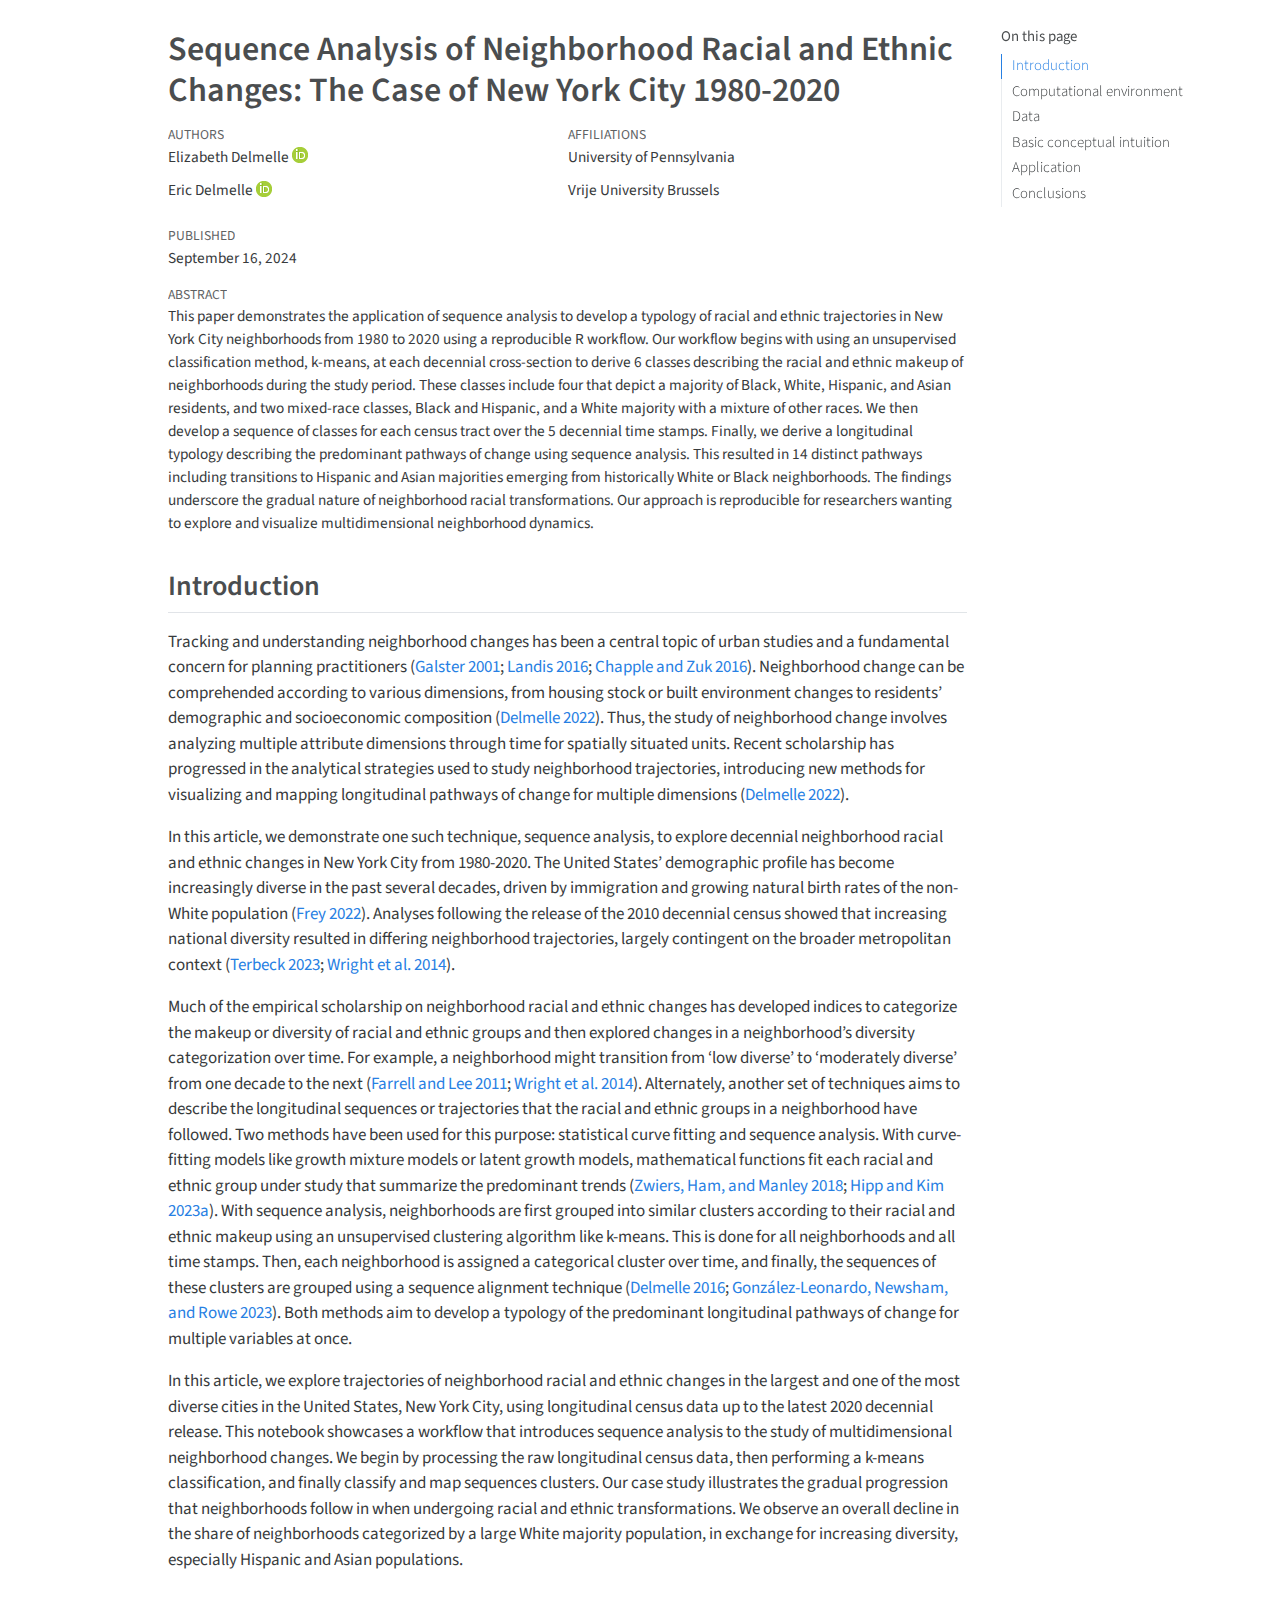
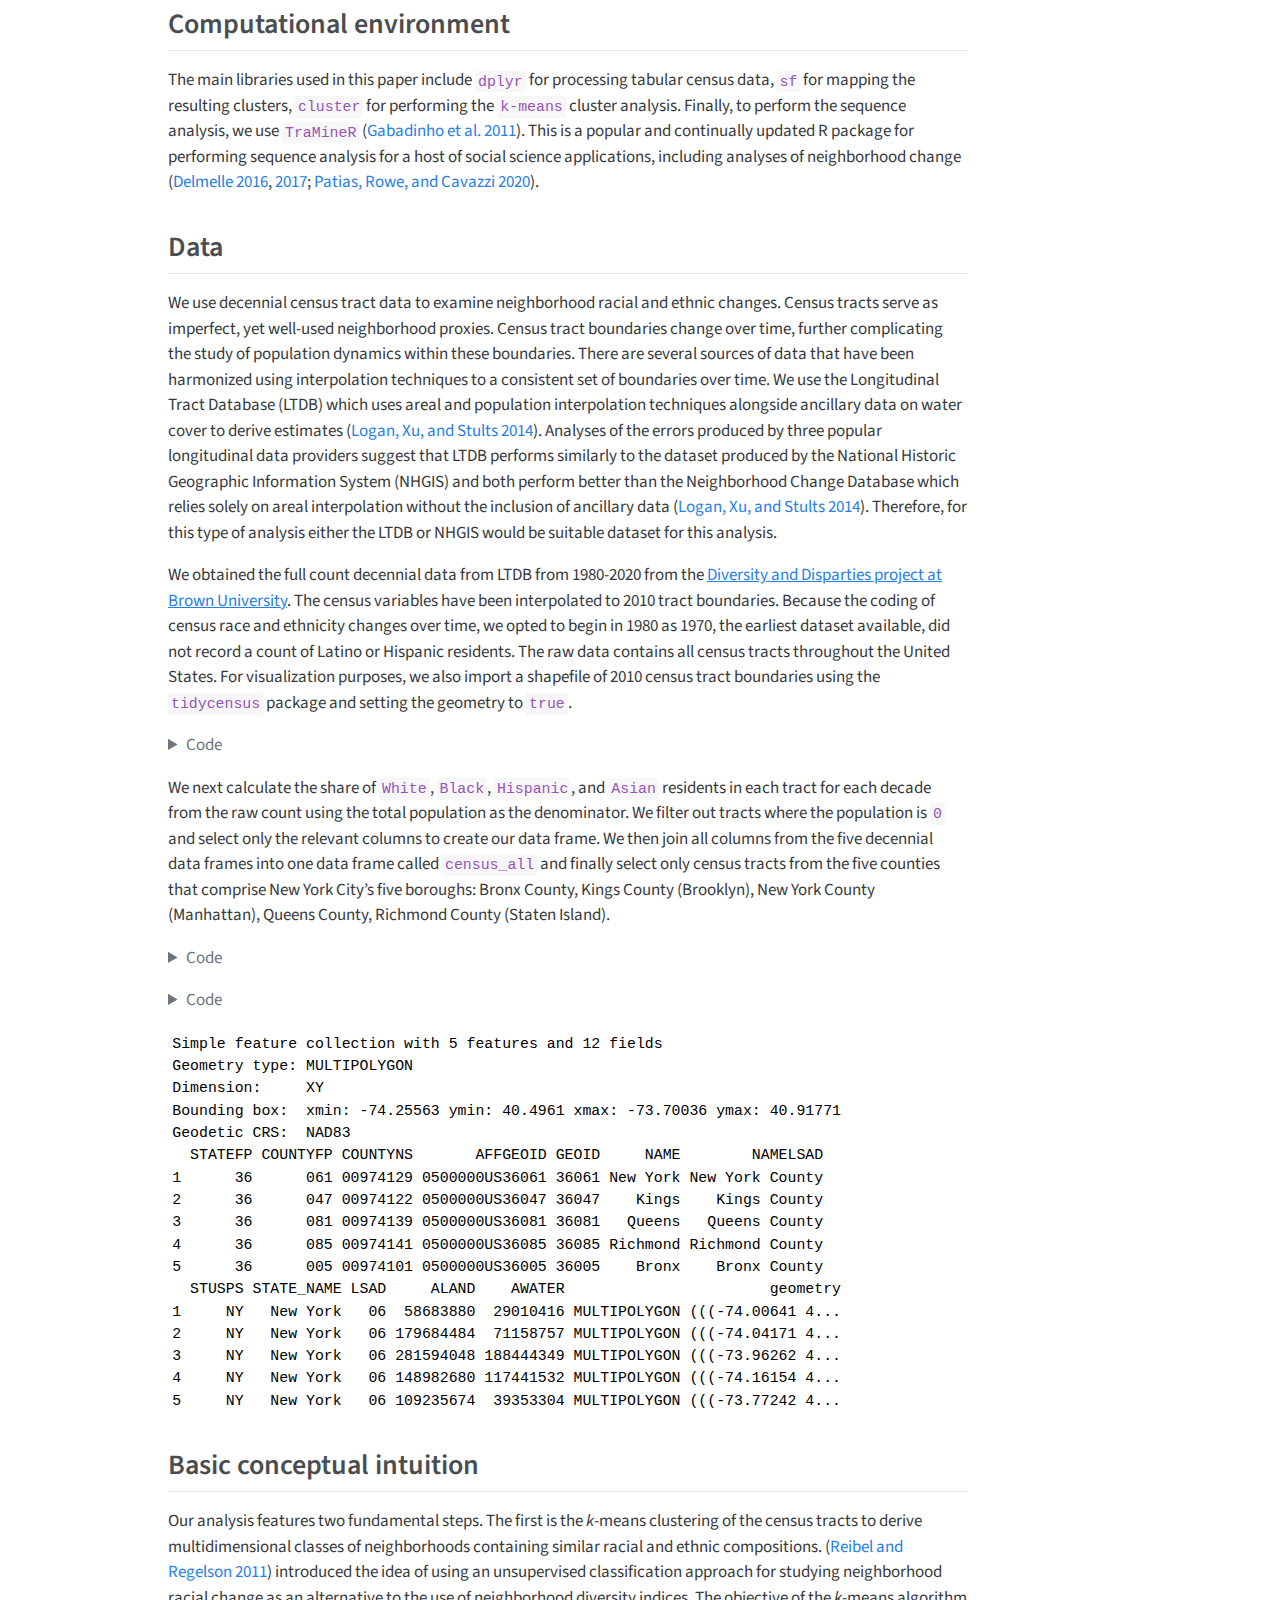
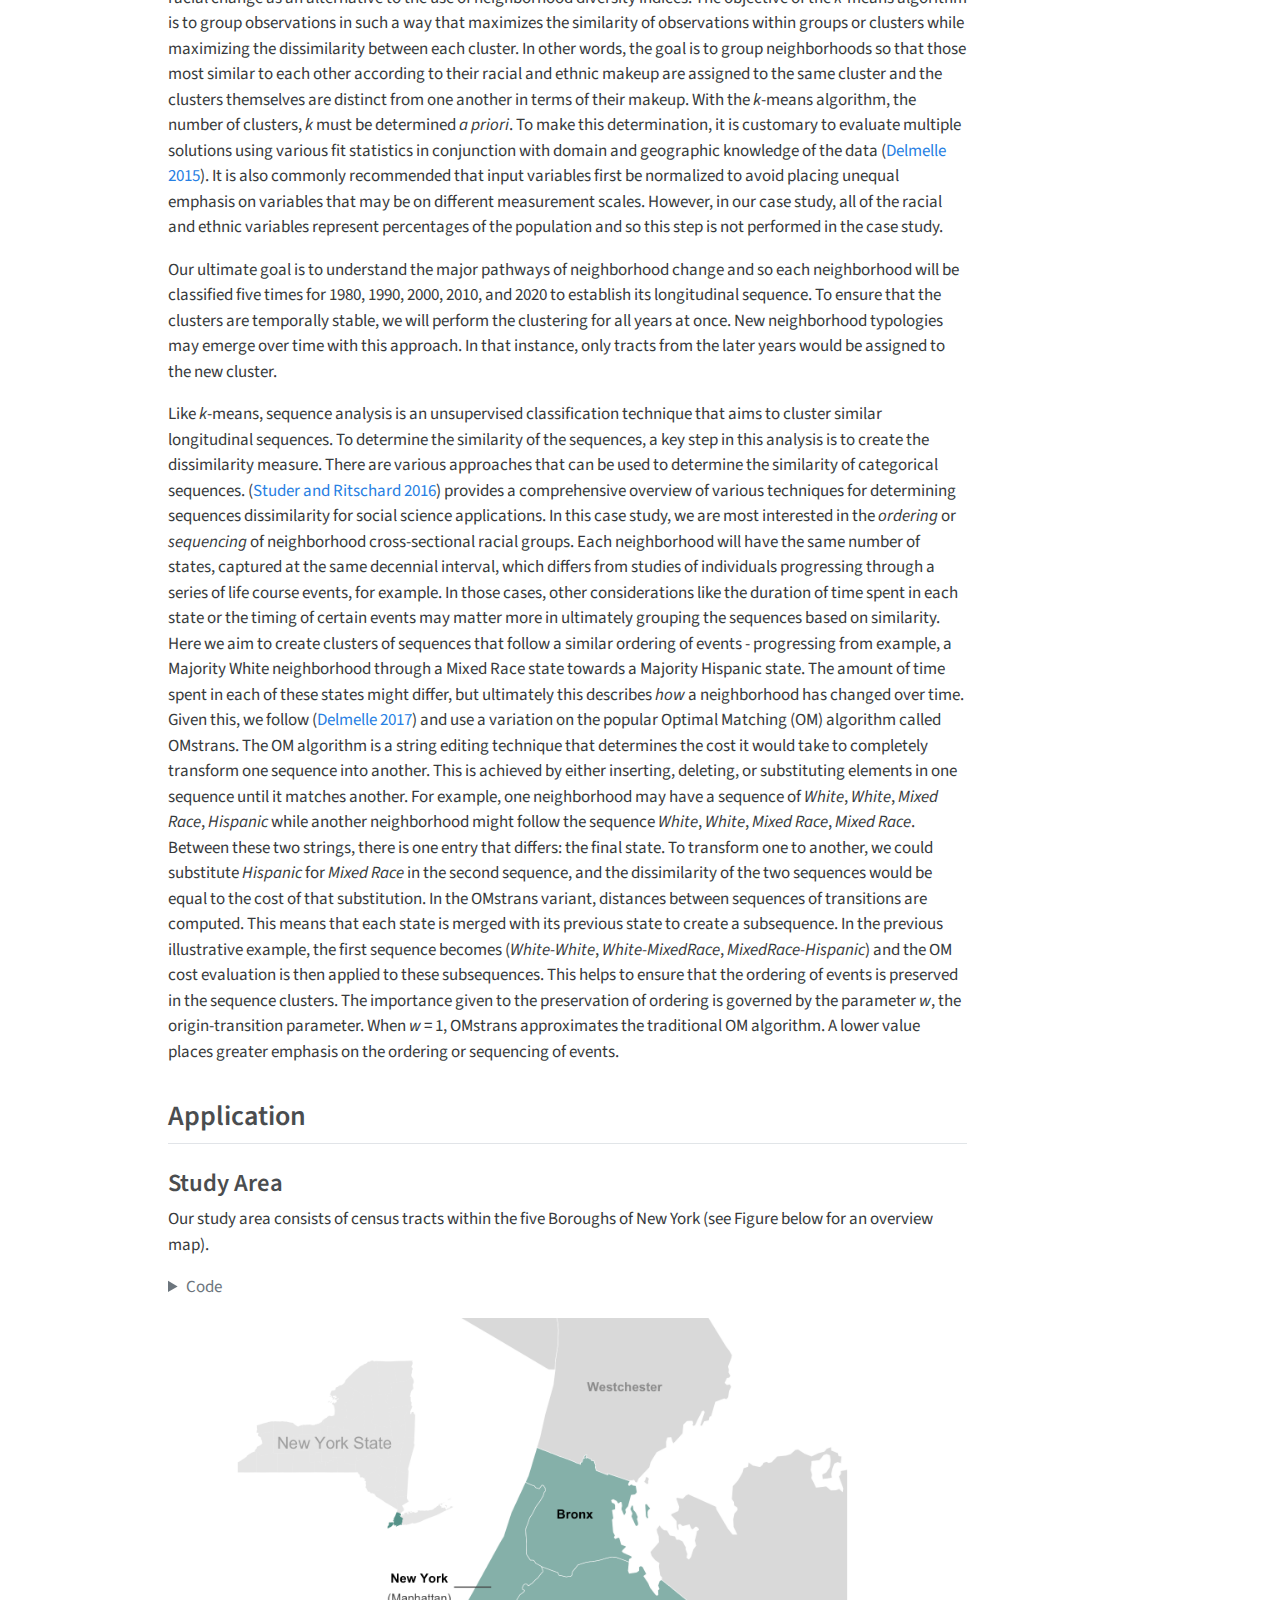
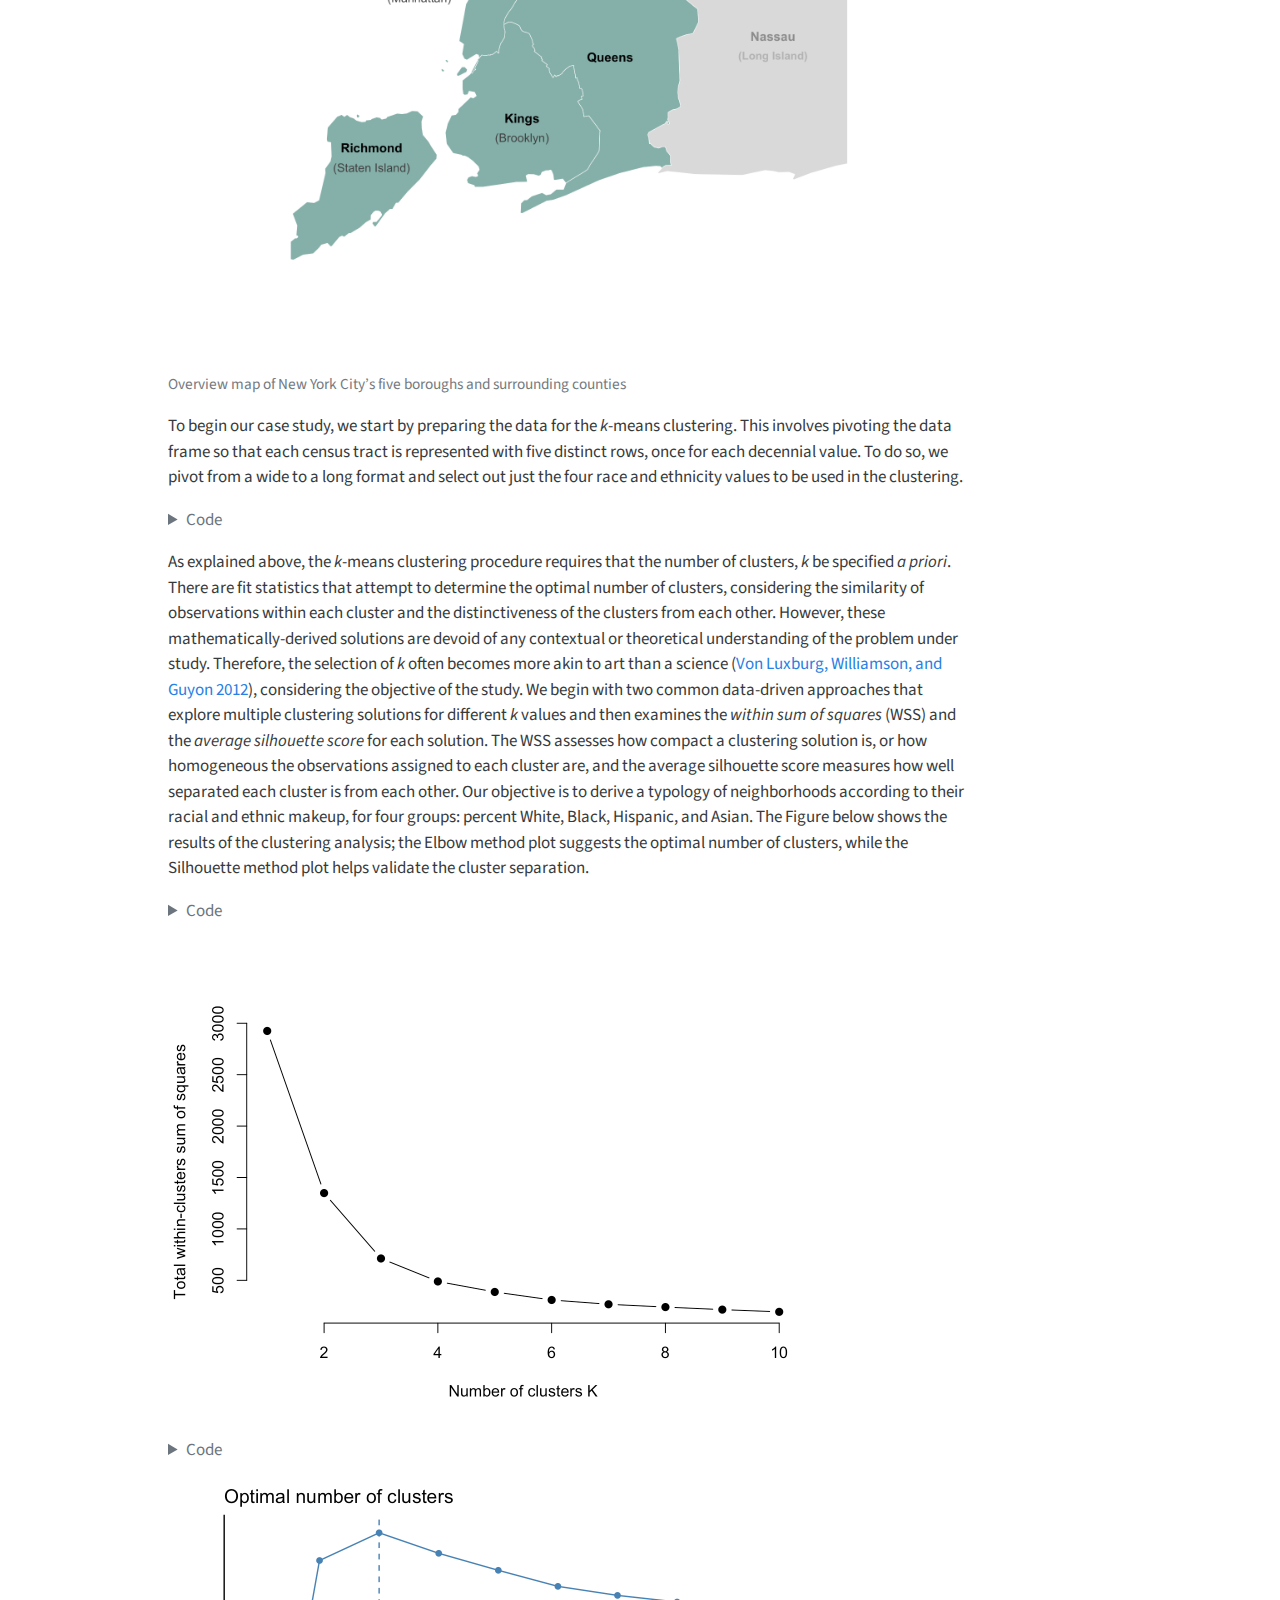
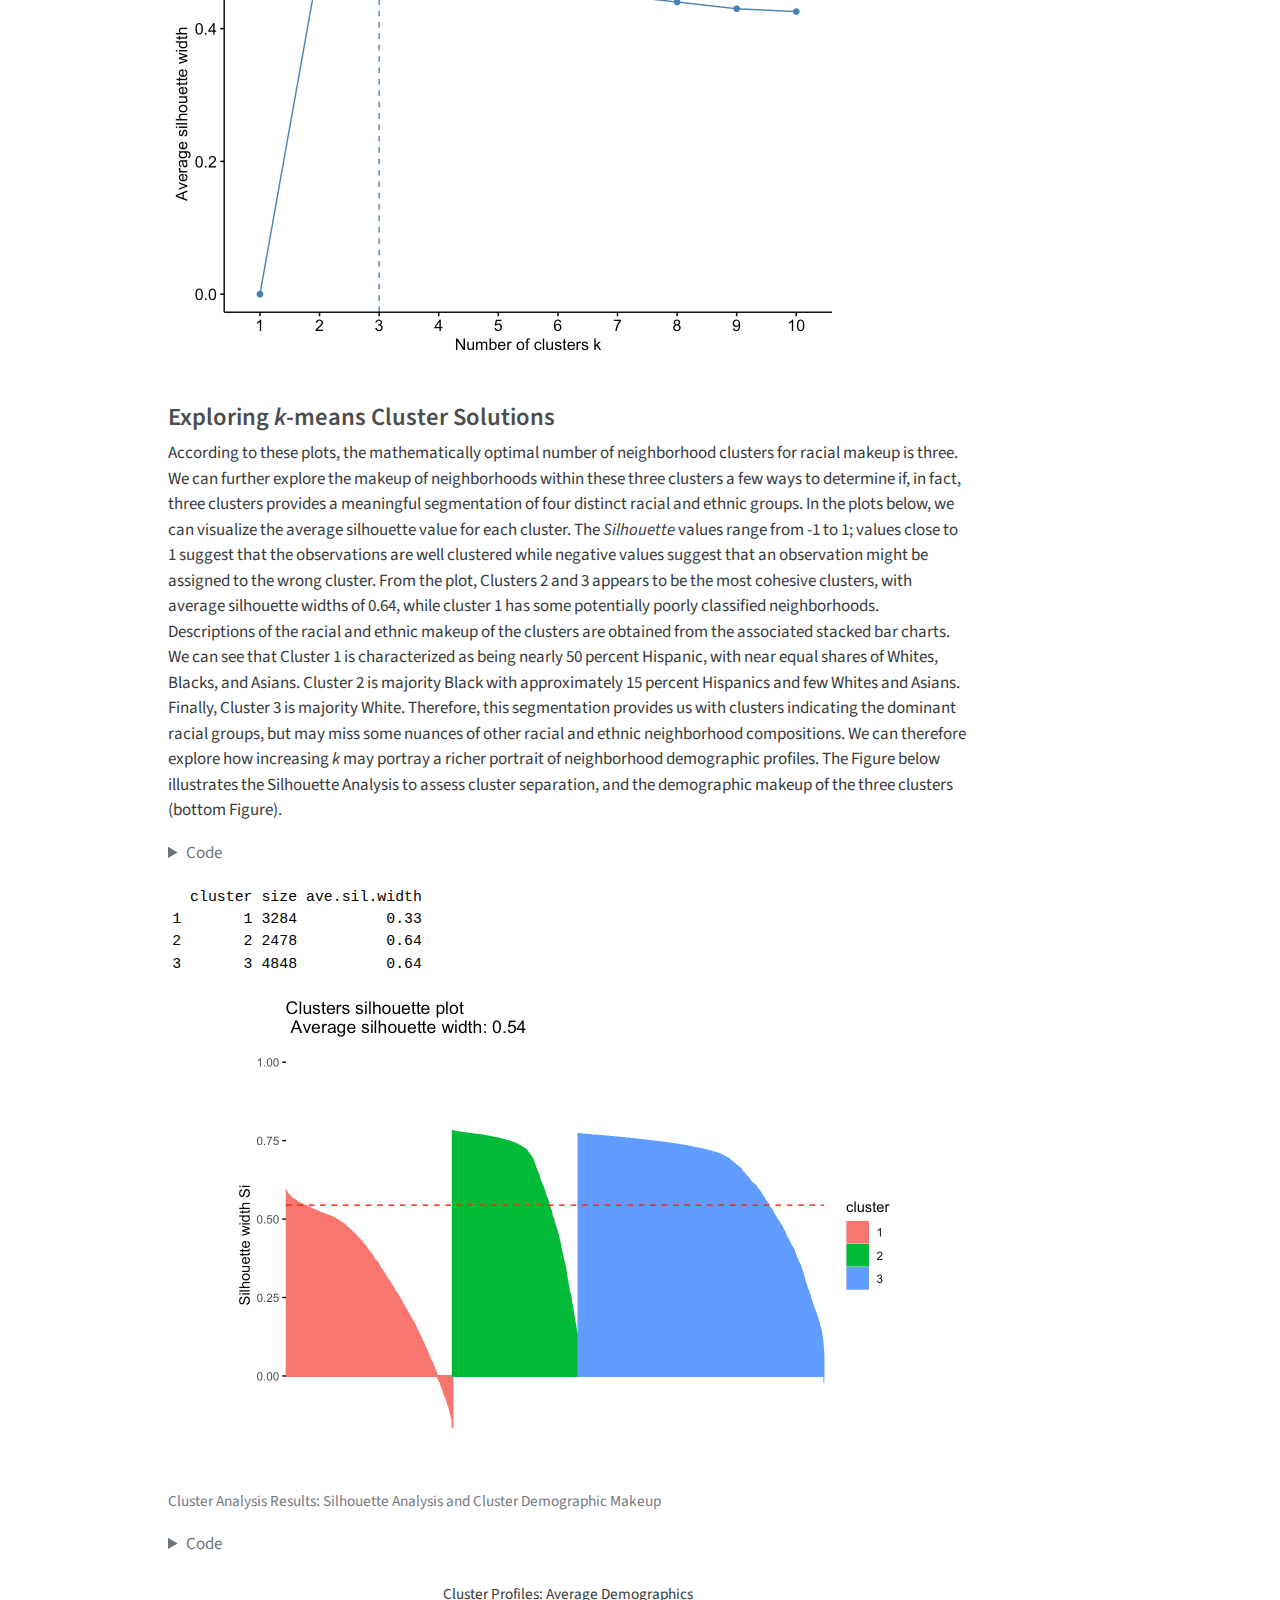
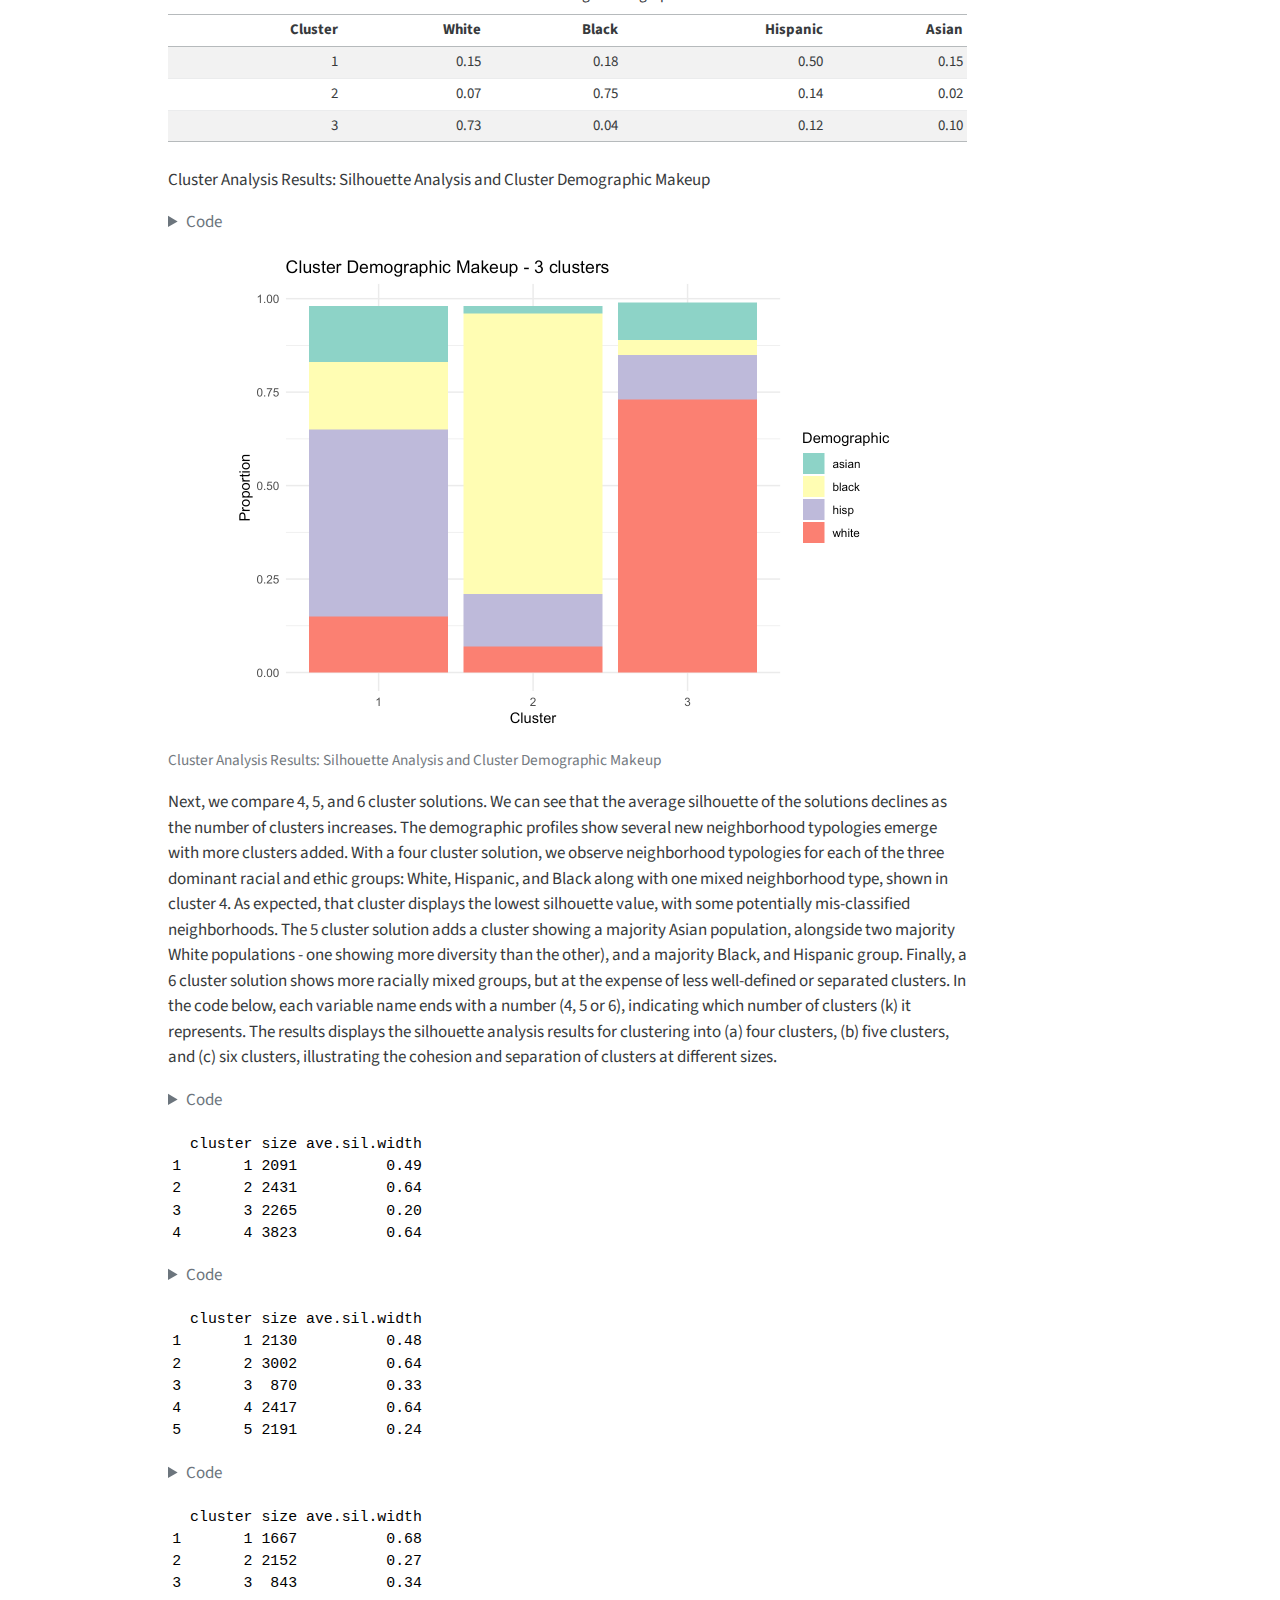
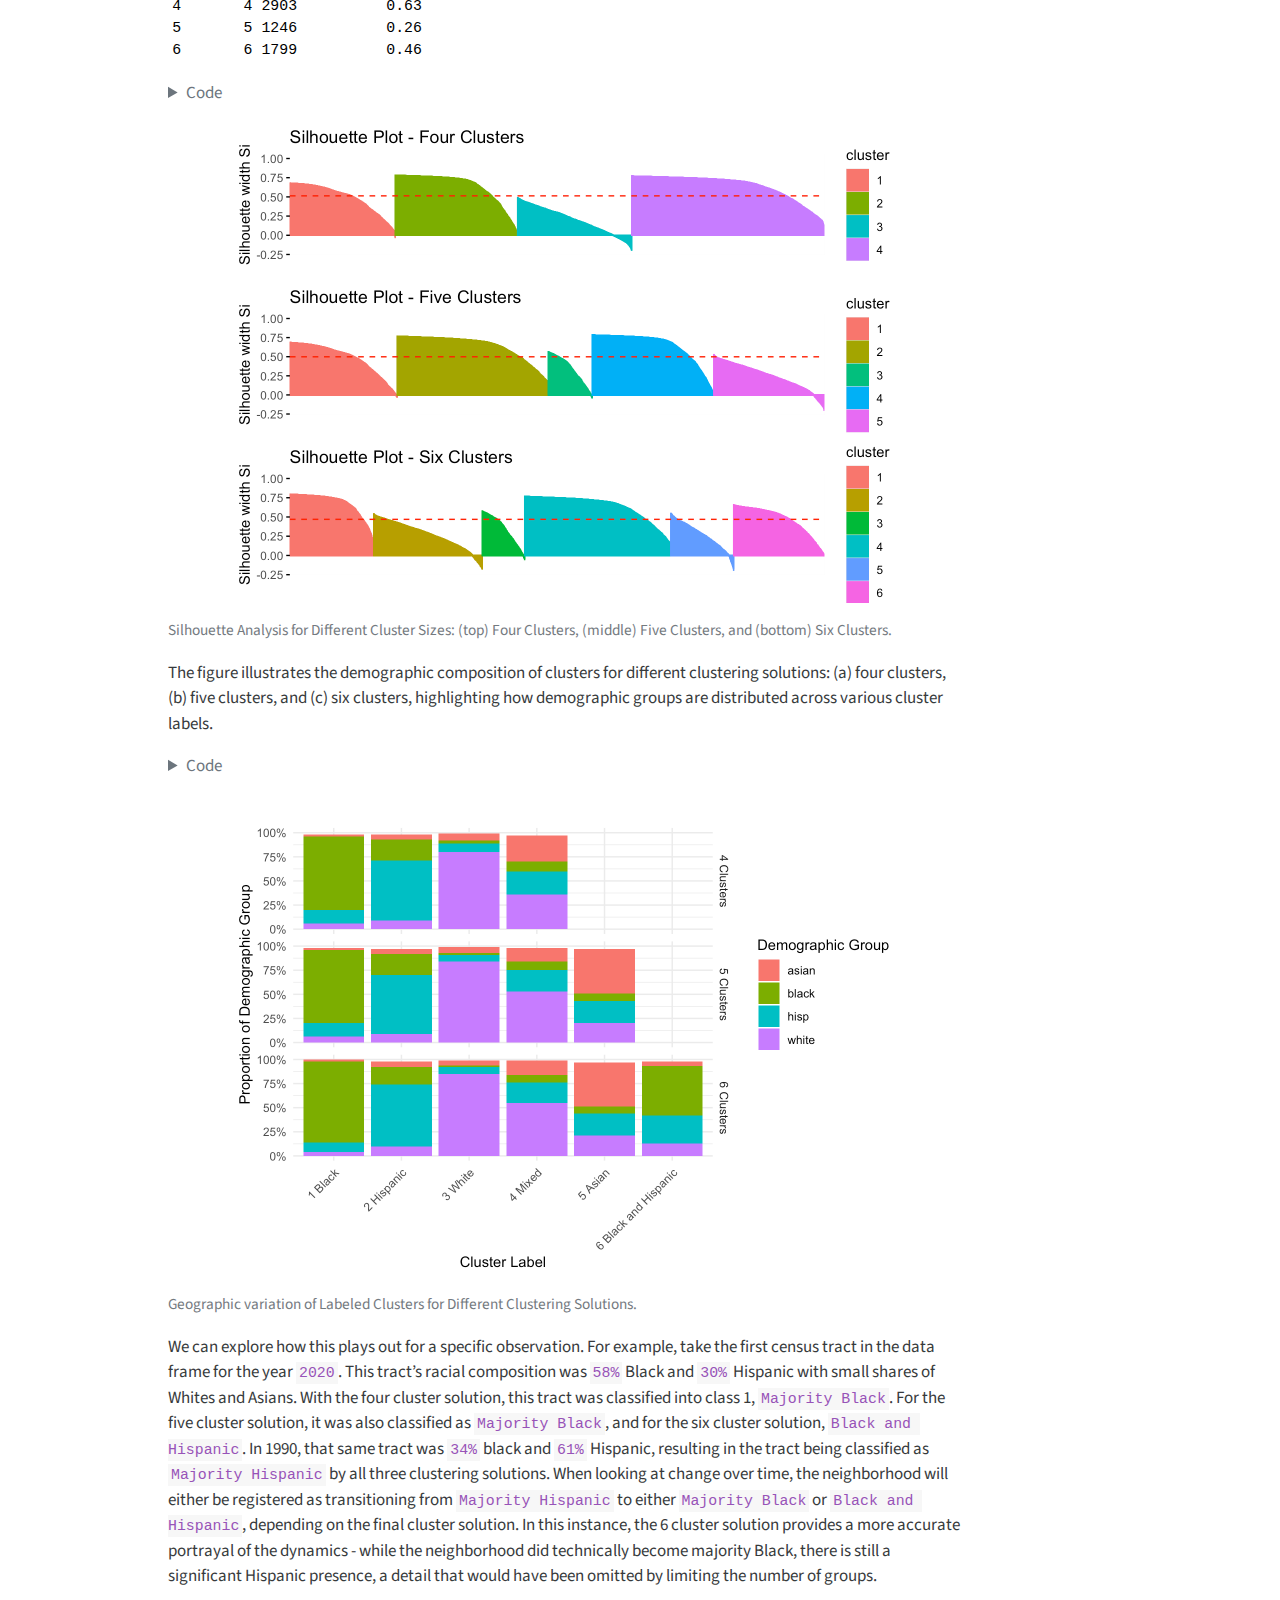
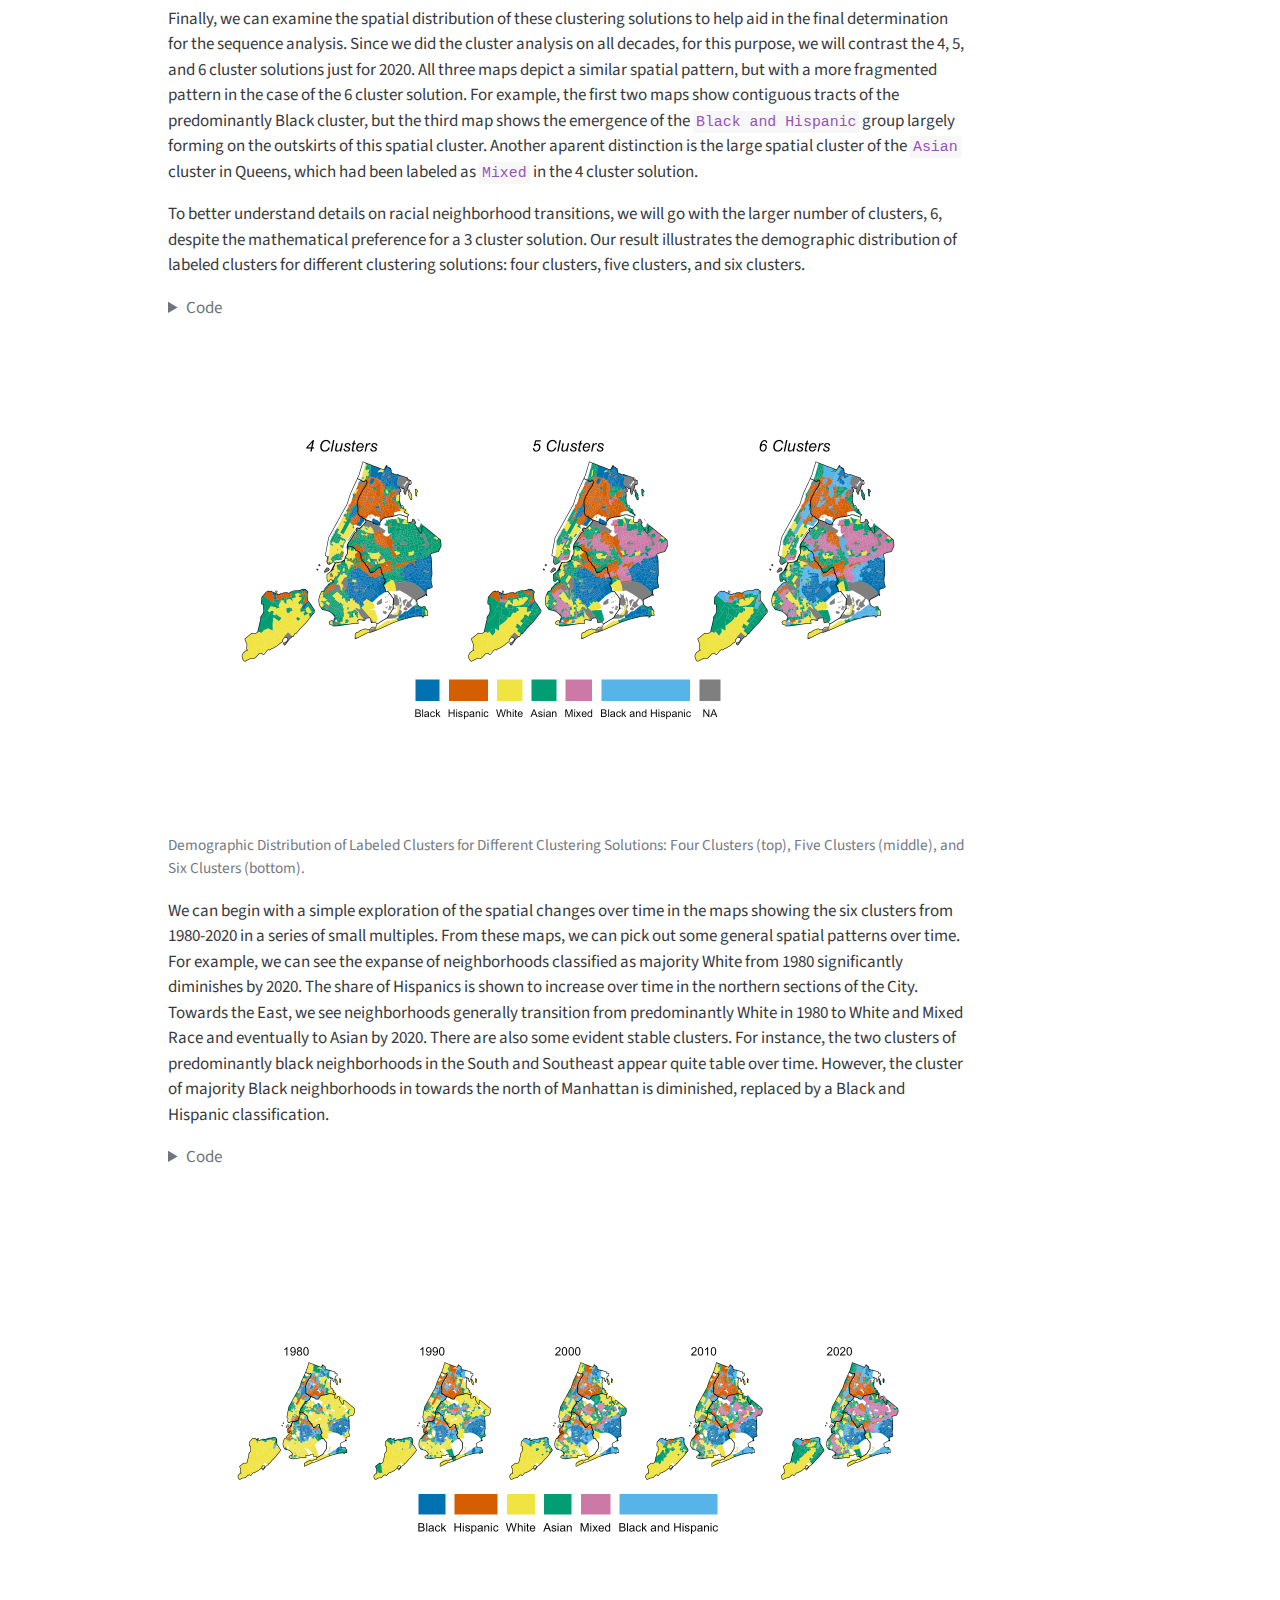
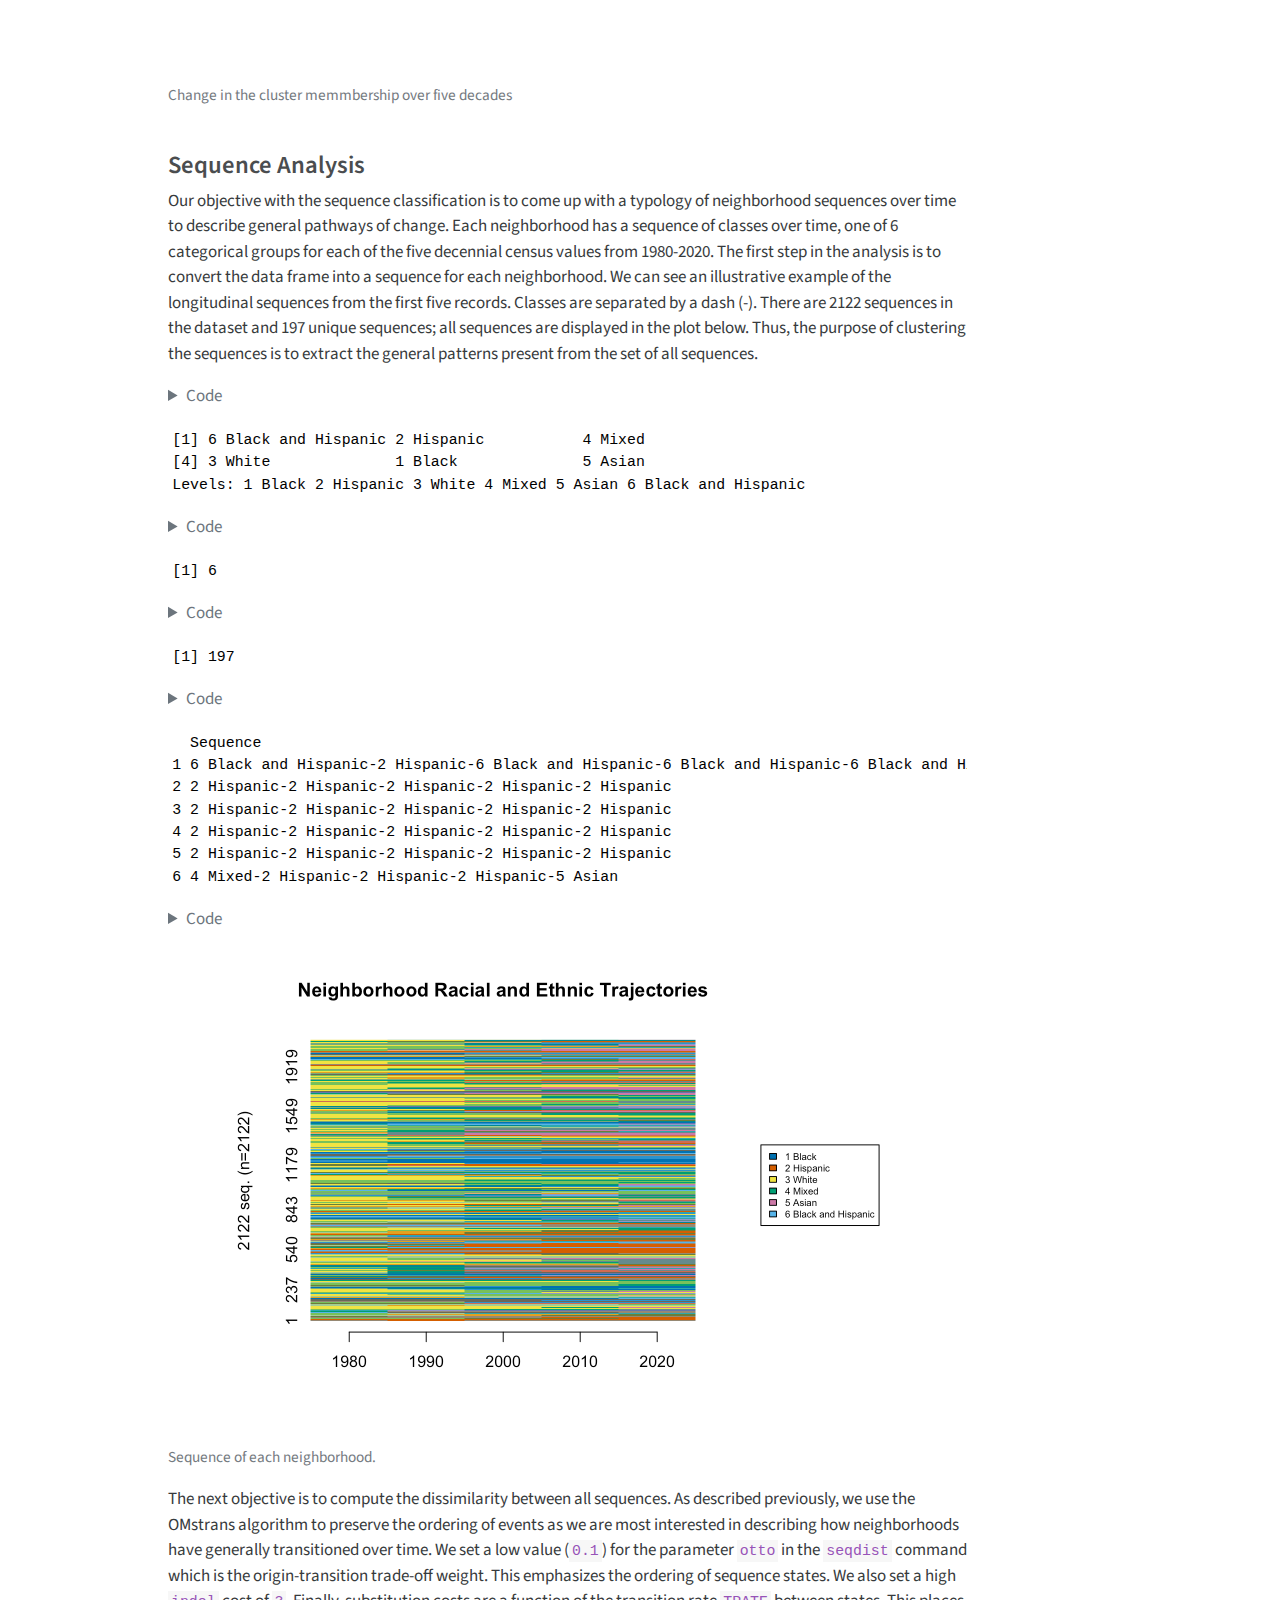
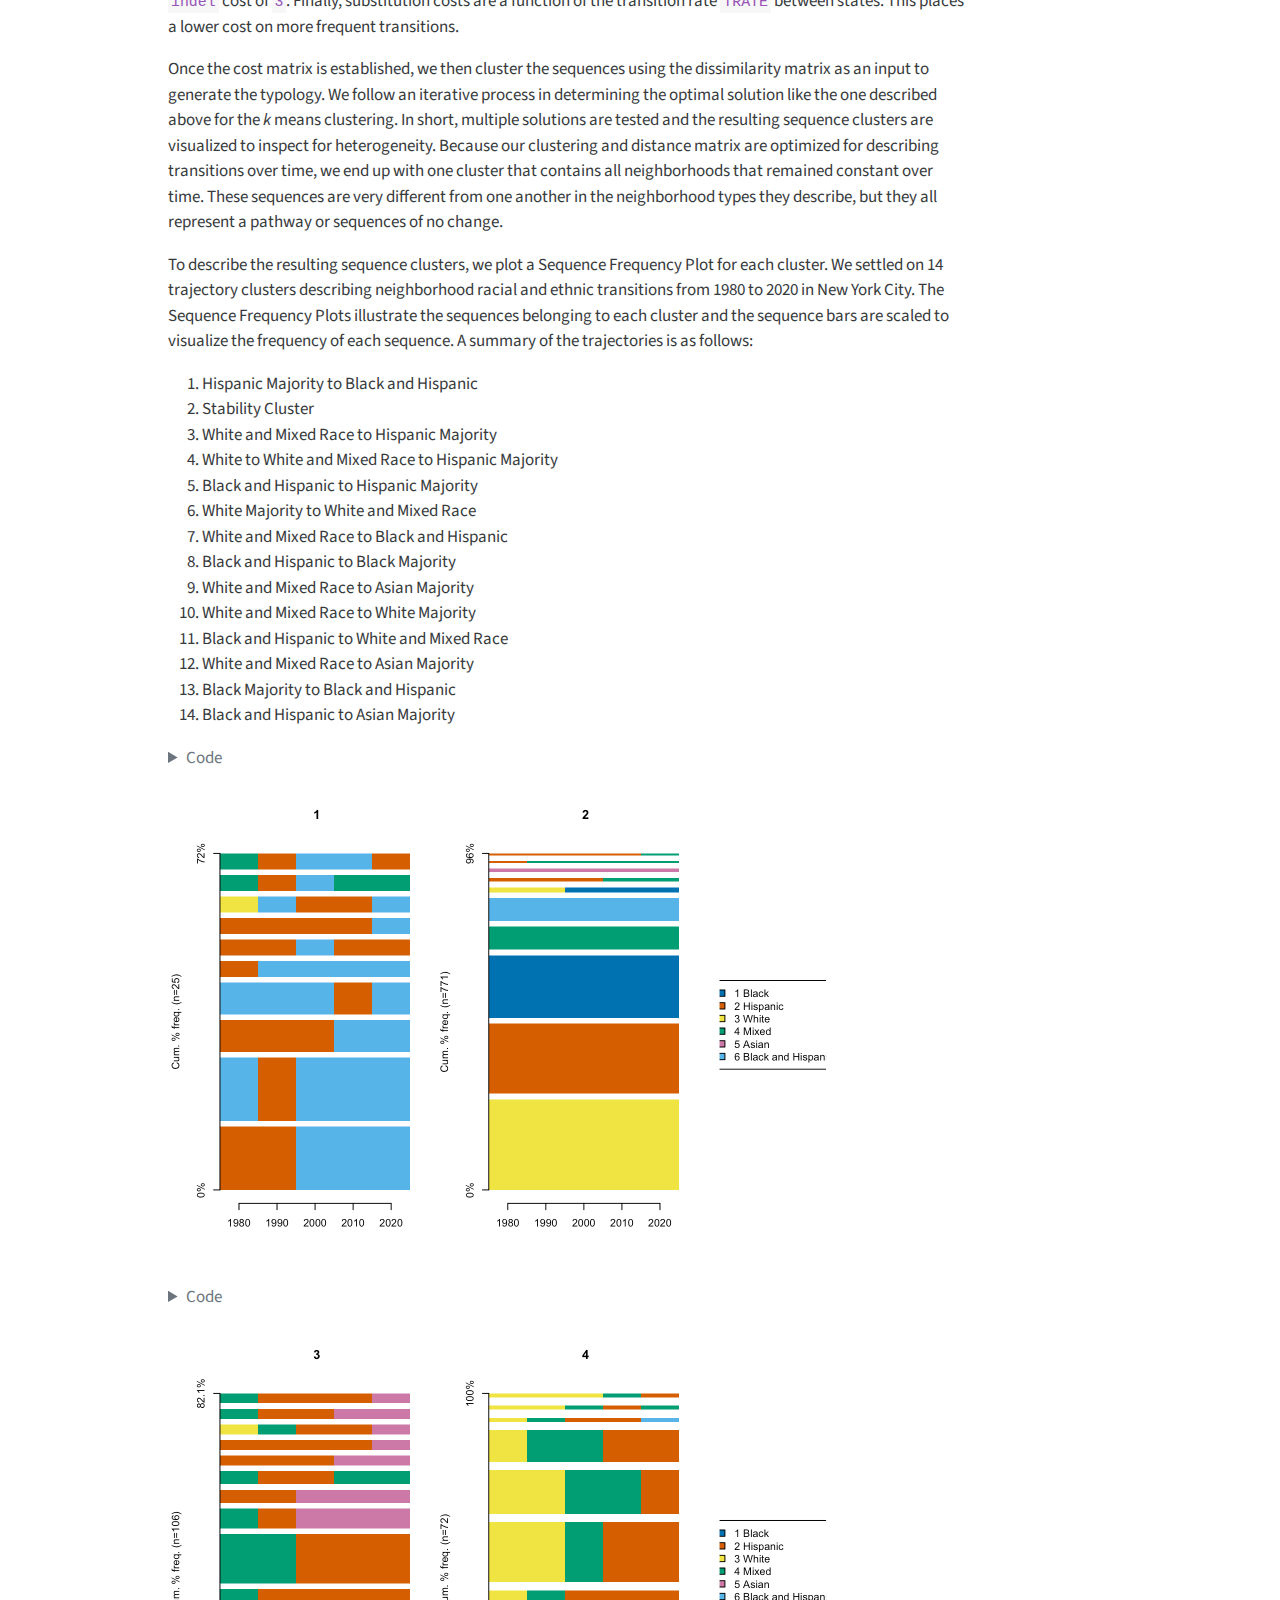
==== commit 199dff24: "~" ====
--- a/docs/index.html
+++ b/docs/index.html
@@ -8,7 +8,7 @@
 
 <meta name="author" content="Elizabeth Delmelle">
 <meta name="author" content="Eric Delmelle">
-<meta name="dcterms.date" content="2024-09-24">
+<meta name="dcterms.date" content="2024-09-16">
 <meta name="keywords" content="sequence analysis, neighborhood change, New York City">
 
 <title>Sequence Paper - Sequence Analysis of Neighborhood Racial and Ethnic Changes: The Case of New York City 1980-2020</title>
@@ -183,7 +183,7 @@
     <div>
     <div class="quarto-title-meta-heading">Published</div>
     <div class="quarto-title-meta-contents">
-      <p class="date">September 24, 2024</p>
+      <p class="date">September 16, 2024</p>
     </div>
   </div>
   
@@ -470,8 +470,8 @@
 <span id="cb6-17"><a href="#cb6-17" aria-hidden="true" tabindex="-1"></a>  <span class="fu">select</span>(white, black, hisp, asian)</span></code><button title="Copy to Clipboard" class="code-copy-button"><i class="bi"></i></button></pre></div>
 </details>
 </div>
-<p>As explained above, the <em>k</em>-means clustering procedure requires that the number of clusters, <em>k</em> be specified <em>a priori</em>. There are fit statistics that attempt to determine the optimal number of clusters, considering the similarity of observations within each cluster and the distinctiveness of the clusters from each other. However, these mathematically-derived solutions are devoid of any contextual or theoretical understanding of the problem under study. Therefore, the selection of <em>k</em> often becomes more akin to art than a science <span class="citation" data-cites="von2012clustering">(<a href="#ref-von2012clustering" role="doc-biblioref">Von Luxburg, Williamson, and Guyon 2012</a>)</span>, considering the objective of the study. We begin with two common data-driven approaches that explore multiple clustering solutions for different <em>k</em> values and then examines the <em>within sum of squares</em> (WSS) and the <em>average silhouette score</em> for each solution. The WSS assesses how compact a clustering solution is, or how homogeneous the observations assigned to each cluster are, and the average silhouette score measures how well separated each cluster is from each other. Our objective is to derive a typology of neighborhoods according to their racial and ethnic makeup, for four groups: percent White, Black, Hispanic, and Asian. The Figure below shows the results of the clustering analysis: (a) the Elbow method plot suggests the optimal number of clusters, and (b) the Silhouette method plot helps validate the cluster separation.</p>
-<div class="cell" data-fig.label="clustering-analysis">
+<p>As explained above, the <em>k</em>-means clustering procedure requires that the number of clusters, <em>k</em> be specified <em>a priori</em>. There are fit statistics that attempt to determine the optimal number of clusters, considering the similarity of observations within each cluster and the distinctiveness of the clusters from each other. However, these mathematically-derived solutions are devoid of any contextual or theoretical understanding of the problem under study. Therefore, the selection of <em>k</em> often becomes more akin to art than a science <span class="citation" data-cites="von2012clustering">(<a href="#ref-von2012clustering" role="doc-biblioref">Von Luxburg, Williamson, and Guyon 2012</a>)</span>, considering the objective of the study. We begin with two common data-driven approaches that explore multiple clustering solutions for different <em>k</em> values and then examines the <em>within sum of squares</em> (WSS) and the <em>average silhouette score</em> for each solution. The WSS assesses how compact a clustering solution is, or how homogeneous the observations assigned to each cluster are, and the average silhouette score measures how well separated each cluster is from each other. Our objective is to derive a typology of neighborhoods according to their racial and ethnic makeup, for four groups: percent White, Black, Hispanic, and Asian. The Figure below shows the results of the clustering analysis; the Elbow method plot suggests the optimal number of clusters, while the Silhouette method plot helps validate the cluster separation.</p>
+<div class="cell">
 <details>
 <summary>Code</summary>
 <div class="sourceCode cell-code" id="cb7"><pre class="sourceCode r code-with-copy"><code class="sourceCode r"><span id="cb7-1"><a href="#cb7-1" aria-hidden="true" tabindex="-1"></a><span class="co"># Now do the k-means clustering on all</span></span>
@@ -491,46 +491,37 @@
 <span id="cb7-15"><a href="#cb7-15" aria-hidden="true" tabindex="-1"></a><span class="co"># Elbow method plot</span></span>
 <span id="cb7-16"><a href="#cb7-16" aria-hidden="true" tabindex="-1"></a><span class="fu">plot</span>(k.values, wss_values, <span class="at">type =</span> <span class="st">"b"</span>, <span class="at">pch =</span> <span class="dv">19</span>, <span class="at">frame =</span> <span class="cn">FALSE</span>,</span>
 <span id="cb7-17"><a href="#cb7-17" aria-hidden="true" tabindex="-1"></a>     <span class="at">xlab =</span> <span class="st">"Number of clusters K"</span>,</span>
-<span id="cb7-18"><a href="#cb7-18" aria-hidden="true" tabindex="-1"></a>     <span class="at">ylab =</span> <span class="st">"Total within-clusters sum of squares"</span>)</span>
-<span id="cb7-19"><a href="#cb7-19" aria-hidden="true" tabindex="-1"></a></span>
-<span id="cb7-20"><a href="#cb7-20" aria-hidden="true" tabindex="-1"></a><span class="co"># Silhouette method for determining the optimal number of clusters</span></span>
-<span id="cb7-21"><a href="#cb7-21" aria-hidden="true" tabindex="-1"></a><span class="fu">fviz_nbclust</span>(data_for_clustering, kmeans, <span class="at">method =</span> <span class="st">"silhouette"</span>)</span></code><button title="Copy to Clipboard" class="code-copy-button"><i class="bi"></i></button></pre></div>
-</details>
-<div class="cell-output-display">
-<div class="quarto-figure quarto-figure-center">
-<figure class="figure">
-<p><img src="index_files/figure-html/kmeans1-1.png" class="img-fluid figure-img" width="672"></p>
-<figcaption class="figure-caption">(a) Elbow method plot</figcaption>
-</figure>
-</div>
-</div>
-<div class="cell-output-display">
-<div class="quarto-figure quarto-figure-center">
-<figure class="figure">
-<p><img src="index_files/figure-html/kmeans1-2.png" class="img-fluid figure-img" width="672"></p>
-<figcaption class="figure-caption">(b) Silhouette method plot</figcaption>
-</figure>
-</div>
-</div>
-<p>Clustering Analysis: (a) Elbow method plot, (b) Silhouette method plot.</p>
+<span id="cb7-18"><a href="#cb7-18" aria-hidden="true" tabindex="-1"></a>     <span class="at">ylab =</span> <span class="st">"Total within-clusters sum of squares"</span>)</span></code><button title="Copy to Clipboard" class="code-copy-button"><i class="bi"></i></button></pre></div>
+</details>
+<div class="cell-output-display">
+<p><img src="index_files/figure-html/kmeans1-1.png" class="img-fluid" width="672"></p>
+</div>
+<details>
+<summary>Code</summary>
+<div class="sourceCode cell-code" id="cb8"><pre class="sourceCode r code-with-copy"><code class="sourceCode r"><span id="cb8-1"><a href="#cb8-1" aria-hidden="true" tabindex="-1"></a><span class="co"># Silhouette method for determining the optimal number of clusters</span></span>
+<span id="cb8-2"><a href="#cb8-2" aria-hidden="true" tabindex="-1"></a><span class="fu">fviz_nbclust</span>(data_for_clustering, kmeans, <span class="at">method =</span> <span class="st">"silhouette"</span>)</span></code><button title="Copy to Clipboard" class="code-copy-button"><i class="bi"></i></button></pre></div>
+</details>
+<div class="cell-output-display">
+<p><img src="index_files/figure-html/kmeans1-2.png" class="img-fluid" width="672"></p>
+</div>
 </div>
 </section>
 <section id="exploring-k-means-cluster-solutions" class="level3">
 <h3 class="anchored" data-anchor-id="exploring-k-means-cluster-solutions">Exploring <em>k</em>-means Cluster Solutions</h3>
-<p>According to these plots, the mathematically optimal number of neighborhood clusters for racial makeup is three. We can further explore the makeup of neighborhoods within these three clusters a few ways to determine if, in fact, three clusters provides a meaningful segmentation of four distinct racial and ethnic groups. In the plots below, we can visualize the average silhouette value for each cluster. The <em>Silhouette</em> values range from -1 to 1; values close to 1 suggest that the observations are well clustered while negative values suggest that an observation might be assigned to the wrong cluster. From the plot, Clusters 2 and 3 appears to be the most cohesive clusters, with average silhouette widths of 0.64, while cluster 1 has some potentially poorly classified neighborhoods. Descriptions of the racial and ethnic makeup of the clusters are obtained from the associated stacked bar charts. We can see that Cluster 1 is characterized as being nearly 50 percent Hispanic, with near equal shares of Whites, Blacks, and Asians. Cluster 2 is majority Black with approximately 15 percent Hispanics and few Whites and Asians. Finally, Cluster 3 is majority White. Therefore, this segmentation provides us with clusters indicating the dominant racial groups, but may miss some nuances of other racial and ethnic neighborhood compositions. We can therefore explore how increasing <em>k</em> may portray a richer portrait of neighborhood demographic profiles. In the Figure below, (a) illustrates the Silhouette Analysis to assess cluster separation, and (b) depicts the demographic makeup of the three clusters.</p>
-<div class="cell" data-fig.label="three-clusters">
-<details>
-<summary>Code</summary>
-<div class="sourceCode cell-code" id="cb8"><pre class="sourceCode r code-with-copy"><code class="sourceCode r"><span id="cb8-1"><a href="#cb8-1" aria-hidden="true" tabindex="-1"></a><span class="co"># Assume the optimal number of clusters (k) is 3 from the previous steps</span></span>
-<span id="cb8-2"><a href="#cb8-2" aria-hidden="true" tabindex="-1"></a><span class="fu">set.seed</span>(<span class="dv">123</span>)</span>
-<span id="cb8-3"><a href="#cb8-3" aria-hidden="true" tabindex="-1"></a>kmeans_result <span class="ot">&lt;-</span> <span class="fu">kmeans</span>(data_for_clustering, <span class="at">centers =</span> <span class="dv">3</span>, <span class="at">nstart =</span> <span class="dv">25</span>)</span>
-<span id="cb8-4"><a href="#cb8-4" aria-hidden="true" tabindex="-1"></a></span>
-<span id="cb8-5"><a href="#cb8-5" aria-hidden="true" tabindex="-1"></a><span class="co"># Add the cluster assignments to the original data</span></span>
-<span id="cb8-6"><a href="#cb8-6" aria-hidden="true" tabindex="-1"></a>census_long<span class="sc">$</span>cluster <span class="ot">&lt;-</span> kmeans_result<span class="sc">$</span>cluster</span>
-<span id="cb8-7"><a href="#cb8-7" aria-hidden="true" tabindex="-1"></a></span>
-<span id="cb8-8"><a href="#cb8-8" aria-hidden="true" tabindex="-1"></a><span class="co"># Silhouette Analysis</span></span>
-<span id="cb8-9"><a href="#cb8-9" aria-hidden="true" tabindex="-1"></a>sil <span class="ot">&lt;-</span> <span class="fu">silhouette</span>(kmeans_result<span class="sc">$</span>cluster, <span class="fu">dist</span>(data_for_clustering))</span>
-<span id="cb8-10"><a href="#cb8-10" aria-hidden="true" tabindex="-1"></a><span class="fu">fviz_silhouette</span>(sil)</span></code><button title="Copy to Clipboard" class="code-copy-button"><i class="bi"></i></button></pre></div>
+<p>According to these plots, the mathematically optimal number of neighborhood clusters for racial makeup is three. We can further explore the makeup of neighborhoods within these three clusters a few ways to determine if, in fact, three clusters provides a meaningful segmentation of four distinct racial and ethnic groups. In the plots below, we can visualize the average silhouette value for each cluster. The <em>Silhouette</em> values range from -1 to 1; values close to 1 suggest that the observations are well clustered while negative values suggest that an observation might be assigned to the wrong cluster. From the plot, Clusters 2 and 3 appears to be the most cohesive clusters, with average silhouette widths of 0.64, while cluster 1 has some potentially poorly classified neighborhoods. Descriptions of the racial and ethnic makeup of the clusters are obtained from the associated stacked bar charts. We can see that Cluster 1 is characterized as being nearly 50 percent Hispanic, with near equal shares of Whites, Blacks, and Asians. Cluster 2 is majority Black with approximately 15 percent Hispanics and few Whites and Asians. Finally, Cluster 3 is majority White. Therefore, this segmentation provides us with clusters indicating the dominant racial groups, but may miss some nuances of other racial and ethnic neighborhood compositions. We can therefore explore how increasing <em>k</em> may portray a richer portrait of neighborhood demographic profiles. The Figure below illustrates the Silhouette Analysis to assess cluster separation, and the demographic makeup of the three clusters (bottom Figure).</p>
+<div class="cell">
+<details>
+<summary>Code</summary>
+<div class="sourceCode cell-code" id="cb9"><pre class="sourceCode r code-with-copy"><code class="sourceCode r"><span id="cb9-1"><a href="#cb9-1" aria-hidden="true" tabindex="-1"></a><span class="co"># Assume the optimal number of clusters (k) is 3 from the previous steps</span></span>
+<span id="cb9-2"><a href="#cb9-2" aria-hidden="true" tabindex="-1"></a><span class="fu">set.seed</span>(<span class="dv">123</span>)</span>
+<span id="cb9-3"><a href="#cb9-3" aria-hidden="true" tabindex="-1"></a>kmeans_result <span class="ot">&lt;-</span> <span class="fu">kmeans</span>(data_for_clustering, <span class="at">centers =</span> <span class="dv">3</span>, <span class="at">nstart =</span> <span class="dv">25</span>)</span>
+<span id="cb9-4"><a href="#cb9-4" aria-hidden="true" tabindex="-1"></a></span>
+<span id="cb9-5"><a href="#cb9-5" aria-hidden="true" tabindex="-1"></a><span class="co"># Add the cluster assignments to the original data</span></span>
+<span id="cb9-6"><a href="#cb9-6" aria-hidden="true" tabindex="-1"></a>census_long<span class="sc">$</span>cluster <span class="ot">&lt;-</span> kmeans_result<span class="sc">$</span>cluster</span>
+<span id="cb9-7"><a href="#cb9-7" aria-hidden="true" tabindex="-1"></a></span>
+<span id="cb9-8"><a href="#cb9-8" aria-hidden="true" tabindex="-1"></a><span class="co"># Silhouette Analysis</span></span>
+<span id="cb9-9"><a href="#cb9-9" aria-hidden="true" tabindex="-1"></a>sil <span class="ot">&lt;-</span> <span class="fu">silhouette</span>(kmeans_result<span class="sc">$</span>cluster, <span class="fu">dist</span>(data_for_clustering))</span>
+<span id="cb9-10"><a href="#cb9-10" aria-hidden="true" tabindex="-1"></a><span class="fu">fviz_silhouette</span>(sil)</span></code><button title="Copy to Clipboard" class="code-copy-button"><i class="bi"></i></button></pre></div>
 </details>
 <div class="cell-output cell-output-stdout">
 <pre><code>  cluster size ave.sil.width
@@ -538,21 +529,29 @@
 2       2 2478          0.64
 3       3 4848          0.64</code></pre>
 </div>
-<details>
-<summary>Code</summary>
-<div class="sourceCode cell-code" id="cb10"><pre class="sourceCode r code-with-copy"><code class="sourceCode r"><span id="cb10-1"><a href="#cb10-1" aria-hidden="true" tabindex="-1"></a><span class="co"># Extract silhouette information to a data frame (df)</span></span>
-<span id="cb10-2"><a href="#cb10-2" aria-hidden="true" tabindex="-1"></a>sil_df <span class="ot">&lt;-</span> <span class="fu">as.data.frame</span>(sil[, <span class="dv">1</span><span class="sc">:</span><span class="dv">3</span>])</span>
-<span id="cb10-3"><a href="#cb10-3" aria-hidden="true" tabindex="-1"></a><span class="fu">colnames</span>(sil_df) <span class="ot">&lt;-</span> <span class="fu">c</span>(<span class="st">"Cluster"</span>, <span class="st">"Silhouette Width"</span>, <span class="st">"Neighboring Cluster"</span>)</span>
-<span id="cb10-4"><a href="#cb10-4" aria-hidden="true" tabindex="-1"></a></span>
-<span id="cb10-5"><a href="#cb10-5" aria-hidden="true" tabindex="-1"></a><span class="co"># Cluster profiles</span></span>
-<span id="cb10-6"><a href="#cb10-6" aria-hidden="true" tabindex="-1"></a>cluster_profiles <span class="ot">&lt;-</span> census_long <span class="sc">%&gt;%</span></span>
-<span id="cb10-7"><a href="#cb10-7" aria-hidden="true" tabindex="-1"></a>  <span class="fu">group_by</span>(cluster) <span class="sc">%&gt;%</span></span>
-<span id="cb10-8"><a href="#cb10-8" aria-hidden="true" tabindex="-1"></a>  <span class="fu">summarise</span>(<span class="fu">across</span>(<span class="fu">c</span>(white, black, hisp, asian), <span class="sc">~</span> <span class="fu">round</span>(<span class="fu">mean</span>(.), <span class="dv">2</span>)))</span>
-<span id="cb10-9"><a href="#cb10-9" aria-hidden="true" tabindex="-1"></a></span>
-<span id="cb10-10"><a href="#cb10-10" aria-hidden="true" tabindex="-1"></a><span class="co"># Print the table as a formatted table</span></span>
-<span id="cb10-11"><a href="#cb10-11" aria-hidden="true" tabindex="-1"></a><span class="fu">kable</span>(cluster_profiles, <span class="at">caption =</span> <span class="st">"Cluster Profiles: Average Demographics"</span>, </span>
-<span id="cb10-12"><a href="#cb10-12" aria-hidden="true" tabindex="-1"></a>      <span class="at">col.names =</span> <span class="fu">c</span>(<span class="st">"Cluster"</span>, <span class="st">"White"</span>, <span class="st">"Black"</span>, <span class="st">"Hispanic"</span>, <span class="st">"Asian"</span>),</span>
-<span id="cb10-13"><a href="#cb10-13" aria-hidden="true" tabindex="-1"></a>      <span class="at">format =</span> <span class="st">"markdown"</span>)</span></code><button title="Copy to Clipboard" class="code-copy-button"><i class="bi"></i></button></pre></div>
+<div class="cell-output-display">
+<div class="quarto-figure quarto-figure-center">
+<figure class="figure">
+<p><img src="index_files/figure-html/threeclusters-1.png" class="img-fluid figure-img" width="672"></p>
+<figcaption class="figure-caption">Cluster Analysis Results: Silhouette Analysis and Cluster Demographic Makeup</figcaption>
+</figure>
+</div>
+</div>
+<details>
+<summary>Code</summary>
+<div class="sourceCode cell-code" id="cb11"><pre class="sourceCode r code-with-copy"><code class="sourceCode r"><span id="cb11-1"><a href="#cb11-1" aria-hidden="true" tabindex="-1"></a><span class="co"># Extract silhouette information to a data frame (df)</span></span>
+<span id="cb11-2"><a href="#cb11-2" aria-hidden="true" tabindex="-1"></a>sil_df <span class="ot">&lt;-</span> <span class="fu">as.data.frame</span>(sil[, <span class="dv">1</span><span class="sc">:</span><span class="dv">3</span>])</span>
+<span id="cb11-3"><a href="#cb11-3" aria-hidden="true" tabindex="-1"></a><span class="fu">colnames</span>(sil_df) <span class="ot">&lt;-</span> <span class="fu">c</span>(<span class="st">"Cluster"</span>, <span class="st">"Silhouette Width"</span>, <span class="st">"Neighboring Cluster"</span>)</span>
+<span id="cb11-4"><a href="#cb11-4" aria-hidden="true" tabindex="-1"></a></span>
+<span id="cb11-5"><a href="#cb11-5" aria-hidden="true" tabindex="-1"></a><span class="co"># Cluster profiles</span></span>
+<span id="cb11-6"><a href="#cb11-6" aria-hidden="true" tabindex="-1"></a>cluster_profiles <span class="ot">&lt;-</span> census_long <span class="sc">%&gt;%</span></span>
+<span id="cb11-7"><a href="#cb11-7" aria-hidden="true" tabindex="-1"></a>  <span class="fu">group_by</span>(cluster) <span class="sc">%&gt;%</span></span>
+<span id="cb11-8"><a href="#cb11-8" aria-hidden="true" tabindex="-1"></a>  <span class="fu">summarise</span>(<span class="fu">across</span>(<span class="fu">c</span>(white, black, hisp, asian), <span class="sc">~</span> <span class="fu">round</span>(<span class="fu">mean</span>(.), <span class="dv">2</span>)))</span>
+<span id="cb11-9"><a href="#cb11-9" aria-hidden="true" tabindex="-1"></a></span>
+<span id="cb11-10"><a href="#cb11-10" aria-hidden="true" tabindex="-1"></a><span class="co"># Print the table as a formatted table</span></span>
+<span id="cb11-11"><a href="#cb11-11" aria-hidden="true" tabindex="-1"></a><span class="fu">kable</span>(cluster_profiles, <span class="at">caption =</span> <span class="st">"Cluster Profiles: Average Demographics"</span>, </span>
+<span id="cb11-12"><a href="#cb11-12" aria-hidden="true" tabindex="-1"></a>      <span class="at">col.names =</span> <span class="fu">c</span>(<span class="st">"Cluster"</span>, <span class="st">"White"</span>, <span class="st">"Black"</span>, <span class="st">"Hispanic"</span>, <span class="st">"Asian"</span>),</span>
+<span id="cb11-13"><a href="#cb11-13" aria-hidden="true" tabindex="-1"></a>      <span class="at">format =</span> <span class="st">"markdown"</span>)</span></code><button title="Copy to Clipboard" class="code-copy-button"><i class="bi"></i></button></pre></div>
 </details>
 <div class="cell-output-display">
 <table class="table table-sm table-striped small">
@@ -590,64 +589,53 @@
 </tr>
 </tbody>
 </table>
-<ol type="a">
-<li>Silhouette Analysis</li>
-</ol>
-</div>
-<details>
-<summary>Code</summary>
-<div class="sourceCode cell-code" id="cb11"><pre class="sourceCode r code-with-copy"><code class="sourceCode r"><span id="cb11-1"><a href="#cb11-1" aria-hidden="true" tabindex="-1"></a><span class="co"># Reshape the data from wide to long format</span></span>
-<span id="cb11-2"><a href="#cb11-2" aria-hidden="true" tabindex="-1"></a>cluster_profiles_long <span class="ot">&lt;-</span> cluster_profiles <span class="sc">%&gt;%</span></span>
-<span id="cb11-3"><a href="#cb11-3" aria-hidden="true" tabindex="-1"></a>  <span class="fu">pivot_longer</span>(<span class="at">cols =</span> <span class="fu">c</span>(<span class="st">"white"</span>, <span class="st">"black"</span>, <span class="st">"hisp"</span>, <span class="st">"asian"</span>), </span>
-<span id="cb11-4"><a href="#cb11-4" aria-hidden="true" tabindex="-1"></a>               <span class="at">names_to =</span> <span class="st">"Demographic"</span>, <span class="at">values_to =</span> <span class="st">"Proportion"</span>)</span>
-<span id="cb11-5"><a href="#cb11-5" aria-hidden="true" tabindex="-1"></a></span>
-<span id="cb11-6"><a href="#cb11-6" aria-hidden="true" tabindex="-1"></a><span class="co"># Create the stacked bar chart</span></span>
-<span id="cb11-7"><a href="#cb11-7" aria-hidden="true" tabindex="-1"></a><span class="fu">ggplot</span>(cluster_profiles_long, <span class="fu">aes</span>(<span class="at">x =</span> <span class="fu">factor</span>(cluster), <span class="at">y =</span> Proportion, <span class="at">fill =</span> Demographic)) <span class="sc">+</span></span>
-<span id="cb11-8"><a href="#cb11-8" aria-hidden="true" tabindex="-1"></a>  <span class="fu">geom_bar</span>(<span class="at">stat =</span> <span class="st">"identity"</span>) <span class="sc">+</span></span>
-<span id="cb11-9"><a href="#cb11-9" aria-hidden="true" tabindex="-1"></a>  <span class="fu">labs</span>(<span class="at">title =</span> <span class="st">"Cluster Demographic Makeup - 3 clusters"</span>, <span class="at">x =</span> <span class="st">"Cluster"</span>, <span class="at">y =</span> <span class="st">"Proportion"</span>) <span class="sc">+</span></span>
-<span id="cb11-10"><a href="#cb11-10" aria-hidden="true" tabindex="-1"></a>  <span class="fu">scale_fill_brewer</span>(<span class="at">palette =</span> <span class="st">"Set3"</span>) <span class="sc">+</span>  <span class="co"># Adjust color palette if desired</span></span>
-<span id="cb11-11"><a href="#cb11-11" aria-hidden="true" tabindex="-1"></a>  <span class="fu">theme_minimal</span>()</span></code><button title="Copy to Clipboard" class="code-copy-button"><i class="bi"></i></button></pre></div>
-</details>
-<div class="cell-output-display">
-<div class="quarto-figure quarto-figure-center">
-<figure class="figure">
-<p><img src="index_files/figure-html/threeclusters-1.png" class="img-fluid figure-img" width="672"></p>
-<figcaption class="figure-caption">(a) Silhouette Analysis</figcaption>
-</figure>
-</div>
-</div>
+<p>Cluster Analysis Results: Silhouette Analysis and Cluster Demographic Makeup</p>
+</div>
+<details>
+<summary>Code</summary>
+<div class="sourceCode cell-code" id="cb12"><pre class="sourceCode r code-with-copy"><code class="sourceCode r"><span id="cb12-1"><a href="#cb12-1" aria-hidden="true" tabindex="-1"></a><span class="co"># Reshape the data from wide to long format</span></span>
+<span id="cb12-2"><a href="#cb12-2" aria-hidden="true" tabindex="-1"></a>cluster_profiles_long <span class="ot">&lt;-</span> cluster_profiles <span class="sc">%&gt;%</span></span>
+<span id="cb12-3"><a href="#cb12-3" aria-hidden="true" tabindex="-1"></a>  <span class="fu">pivot_longer</span>(<span class="at">cols =</span> <span class="fu">c</span>(<span class="st">"white"</span>, <span class="st">"black"</span>, <span class="st">"hisp"</span>, <span class="st">"asian"</span>), </span>
+<span id="cb12-4"><a href="#cb12-4" aria-hidden="true" tabindex="-1"></a>               <span class="at">names_to =</span> <span class="st">"Demographic"</span>, <span class="at">values_to =</span> <span class="st">"Proportion"</span>)</span>
+<span id="cb12-5"><a href="#cb12-5" aria-hidden="true" tabindex="-1"></a></span>
+<span id="cb12-6"><a href="#cb12-6" aria-hidden="true" tabindex="-1"></a><span class="co"># Create the stacked bar chart</span></span>
+<span id="cb12-7"><a href="#cb12-7" aria-hidden="true" tabindex="-1"></a><span class="fu">ggplot</span>(cluster_profiles_long, <span class="fu">aes</span>(<span class="at">x =</span> <span class="fu">factor</span>(cluster), <span class="at">y =</span> Proportion, <span class="at">fill =</span> Demographic)) <span class="sc">+</span></span>
+<span id="cb12-8"><a href="#cb12-8" aria-hidden="true" tabindex="-1"></a>  <span class="fu">geom_bar</span>(<span class="at">stat =</span> <span class="st">"identity"</span>) <span class="sc">+</span></span>
+<span id="cb12-9"><a href="#cb12-9" aria-hidden="true" tabindex="-1"></a>  <span class="fu">labs</span>(<span class="at">title =</span> <span class="st">"Cluster Demographic Makeup - 3 clusters"</span>, <span class="at">x =</span> <span class="st">"Cluster"</span>, <span class="at">y =</span> <span class="st">"Proportion"</span>) <span class="sc">+</span></span>
+<span id="cb12-10"><a href="#cb12-10" aria-hidden="true" tabindex="-1"></a>  <span class="fu">scale_fill_brewer</span>(<span class="at">palette =</span> <span class="st">"Set3"</span>) <span class="sc">+</span>  <span class="co"># Adjust color palette if desired</span></span>
+<span id="cb12-11"><a href="#cb12-11" aria-hidden="true" tabindex="-1"></a>  <span class="fu">theme_minimal</span>()</span></code><button title="Copy to Clipboard" class="code-copy-button"><i class="bi"></i></button></pre></div>
+</details>
 <div class="cell-output-display">
 <div class="quarto-figure quarto-figure-center">
 <figure class="figure">
 <p><img src="index_files/figure-html/threeclusters-2.png" class="img-fluid figure-img" width="672"></p>
-<figcaption class="figure-caption">(b) Cluster Demographic Makeup</figcaption>
+<figcaption class="figure-caption">Cluster Analysis Results: Silhouette Analysis and Cluster Demographic Makeup</figcaption>
 </figure>
 </div>
 </div>
-<p>Cluster Analysis Results: (a) Silhouette Analysis and (b) Cluster Demographic Makeup.</p>
 </div>
 <p>Next, we compare 4, 5, and 6 cluster solutions. We can see that the average silhouette of the solutions declines as the number of clusters increases. The demographic profiles show several new neighborhood typologies emerge with more clusters added. With a four cluster solution, we observe neighborhood typologies for each of the three dominant racial and ethic groups: White, Hispanic, and Black along with one mixed neighborhood type, shown in cluster 4. As expected, that cluster displays the lowest silhouette value, with some potentially mis-classified neighborhoods. The 5 cluster solution adds a cluster showing a majority Asian population, alongside two majority White populations - one showing more diversity than the other), and a majority Black, and Hispanic group. Finally, a 6 cluster solution shows more racially mixed groups, but at the expense of less well-defined or separated clusters. In the code below, each variable name ends with a number (4, 5 or 6), indicating which number of clusters (k) it represents. The results displays the silhouette analysis results for clustering into (a) four clusters, (b) five clusters, and (c) six clusters, illustrating the cohesion and separation of clusters at different sizes.</p>
-<div class="cell" data-fig.label="silhouette-analysis">
-<details>
-<summary>Code</summary>
-<div class="sourceCode cell-code" id="cb12"><pre class="sourceCode r code-with-copy"><code class="sourceCode r"><span id="cb12-1"><a href="#cb12-1" aria-hidden="true" tabindex="-1"></a><span class="co"># Perform k-means clustering for 4, 5, and 6 clusters</span></span>
-<span id="cb12-2"><a href="#cb12-2" aria-hidden="true" tabindex="-1"></a><span class="fu">set.seed</span>(<span class="dv">123</span>)</span>
-<span id="cb12-3"><a href="#cb12-3" aria-hidden="true" tabindex="-1"></a>kmeans_4 <span class="ot">&lt;-</span> <span class="fu">kmeans</span>(data_for_clustering, <span class="at">centers =</span> <span class="dv">4</span>, <span class="at">nstart =</span> <span class="dv">25</span>)</span>
-<span id="cb12-4"><a href="#cb12-4" aria-hidden="true" tabindex="-1"></a>kmeans_5 <span class="ot">&lt;-</span> <span class="fu">kmeans</span>(data_for_clustering, <span class="at">centers =</span> <span class="dv">5</span>, <span class="at">nstart =</span> <span class="dv">25</span>)</span>
-<span id="cb12-5"><a href="#cb12-5" aria-hidden="true" tabindex="-1"></a>kmeans_6 <span class="ot">&lt;-</span> <span class="fu">kmeans</span>(data_for_clustering, <span class="at">centers =</span> <span class="dv">6</span>, <span class="at">nstart =</span> <span class="dv">25</span>)</span>
-<span id="cb12-6"><a href="#cb12-6" aria-hidden="true" tabindex="-1"></a></span>
-<span id="cb12-7"><a href="#cb12-7" aria-hidden="true" tabindex="-1"></a><span class="co"># Add cluster assignment to original data</span></span>
-<span id="cb12-8"><a href="#cb12-8" aria-hidden="true" tabindex="-1"></a>census_long<span class="sc">$</span>cluster_4 <span class="ot">&lt;-</span> kmeans_4<span class="sc">$</span>cluster</span>
-<span id="cb12-9"><a href="#cb12-9" aria-hidden="true" tabindex="-1"></a>census_long<span class="sc">$</span>cluster_5 <span class="ot">&lt;-</span> kmeans_5<span class="sc">$</span>cluster</span>
-<span id="cb12-10"><a href="#cb12-10" aria-hidden="true" tabindex="-1"></a>census_long<span class="sc">$</span>cluster_6 <span class="ot">&lt;-</span> kmeans_6<span class="sc">$</span>cluster</span>
-<span id="cb12-11"><a href="#cb12-11" aria-hidden="true" tabindex="-1"></a></span>
-<span id="cb12-12"><a href="#cb12-12" aria-hidden="true" tabindex="-1"></a><span class="co"># Silhouette analysis for 4, 5, and 6 clusters</span></span>
-<span id="cb12-13"><a href="#cb12-13" aria-hidden="true" tabindex="-1"></a>sil_4 <span class="ot">&lt;-</span> <span class="fu">silhouette</span>(kmeans_4<span class="sc">$</span>cluster, <span class="fu">dist</span>(data_for_clustering))</span>
-<span id="cb12-14"><a href="#cb12-14" aria-hidden="true" tabindex="-1"></a>sil_5 <span class="ot">&lt;-</span> <span class="fu">silhouette</span>(kmeans_5<span class="sc">$</span>cluster, <span class="fu">dist</span>(data_for_clustering))</span>
-<span id="cb12-15"><a href="#cb12-15" aria-hidden="true" tabindex="-1"></a>sil_6 <span class="ot">&lt;-</span> <span class="fu">silhouette</span>(kmeans_6<span class="sc">$</span>cluster, <span class="fu">dist</span>(data_for_clustering))</span>
-<span id="cb12-16"><a href="#cb12-16" aria-hidden="true" tabindex="-1"></a></span>
-<span id="cb12-17"><a href="#cb12-17" aria-hidden="true" tabindex="-1"></a><span class="co"># Plot silhouette for 4 clusters</span></span>
-<span id="cb12-18"><a href="#cb12-18" aria-hidden="true" tabindex="-1"></a>plot_4 <span class="ot">&lt;-</span> <span class="fu">fviz_silhouette</span>(sil_4) <span class="sc">+</span> <span class="fu">ggtitle</span>(<span class="st">"Silhouette Plot - Four Clusters"</span>)</span></code><button title="Copy to Clipboard" class="code-copy-button"><i class="bi"></i></button></pre></div>
+<div class="cell">
+<details>
+<summary>Code</summary>
+<div class="sourceCode cell-code" id="cb13"><pre class="sourceCode r code-with-copy"><code class="sourceCode r"><span id="cb13-1"><a href="#cb13-1" aria-hidden="true" tabindex="-1"></a><span class="co"># Perform k-means clustering for 4, 5, and 6 clusters</span></span>
+<span id="cb13-2"><a href="#cb13-2" aria-hidden="true" tabindex="-1"></a><span class="fu">set.seed</span>(<span class="dv">123</span>)</span>
+<span id="cb13-3"><a href="#cb13-3" aria-hidden="true" tabindex="-1"></a>kmeans_4 <span class="ot">&lt;-</span> <span class="fu">kmeans</span>(data_for_clustering, <span class="at">centers =</span> <span class="dv">4</span>, <span class="at">nstart =</span> <span class="dv">25</span>)</span>
+<span id="cb13-4"><a href="#cb13-4" aria-hidden="true" tabindex="-1"></a>kmeans_5 <span class="ot">&lt;-</span> <span class="fu">kmeans</span>(data_for_clustering, <span class="at">centers =</span> <span class="dv">5</span>, <span class="at">nstart =</span> <span class="dv">25</span>)</span>
+<span id="cb13-5"><a href="#cb13-5" aria-hidden="true" tabindex="-1"></a>kmeans_6 <span class="ot">&lt;-</span> <span class="fu">kmeans</span>(data_for_clustering, <span class="at">centers =</span> <span class="dv">6</span>, <span class="at">nstart =</span> <span class="dv">25</span>)</span>
+<span id="cb13-6"><a href="#cb13-6" aria-hidden="true" tabindex="-1"></a></span>
+<span id="cb13-7"><a href="#cb13-7" aria-hidden="true" tabindex="-1"></a><span class="co"># Add cluster assignment to original data</span></span>
+<span id="cb13-8"><a href="#cb13-8" aria-hidden="true" tabindex="-1"></a>census_long<span class="sc">$</span>cluster_4 <span class="ot">&lt;-</span> kmeans_4<span class="sc">$</span>cluster</span>
+<span id="cb13-9"><a href="#cb13-9" aria-hidden="true" tabindex="-1"></a>census_long<span class="sc">$</span>cluster_5 <span class="ot">&lt;-</span> kmeans_5<span class="sc">$</span>cluster</span>
+<span id="cb13-10"><a href="#cb13-10" aria-hidden="true" tabindex="-1"></a>census_long<span class="sc">$</span>cluster_6 <span class="ot">&lt;-</span> kmeans_6<span class="sc">$</span>cluster</span>
+<span id="cb13-11"><a href="#cb13-11" aria-hidden="true" tabindex="-1"></a></span>
+<span id="cb13-12"><a href="#cb13-12" aria-hidden="true" tabindex="-1"></a><span class="co"># Silhouette analysis for 4, 5, and 6 clusters</span></span>
+<span id="cb13-13"><a href="#cb13-13" aria-hidden="true" tabindex="-1"></a>sil_4 <span class="ot">&lt;-</span> <span class="fu">silhouette</span>(kmeans_4<span class="sc">$</span>cluster, <span class="fu">dist</span>(data_for_clustering))</span>
+<span id="cb13-14"><a href="#cb13-14" aria-hidden="true" tabindex="-1"></a>sil_5 <span class="ot">&lt;-</span> <span class="fu">silhouette</span>(kmeans_5<span class="sc">$</span>cluster, <span class="fu">dist</span>(data_for_clustering))</span>
+<span id="cb13-15"><a href="#cb13-15" aria-hidden="true" tabindex="-1"></a>sil_6 <span class="ot">&lt;-</span> <span class="fu">silhouette</span>(kmeans_6<span class="sc">$</span>cluster, <span class="fu">dist</span>(data_for_clustering))</span>
+<span id="cb13-16"><a href="#cb13-16" aria-hidden="true" tabindex="-1"></a></span>
+<span id="cb13-17"><a href="#cb13-17" aria-hidden="true" tabindex="-1"></a><span class="co"># Plot silhouette for 4 clusters</span></span>
+<span id="cb13-18"><a href="#cb13-18" aria-hidden="true" tabindex="-1"></a>plot_4 <span class="ot">&lt;-</span> <span class="fu">fviz_silhouette</span>(sil_4) <span class="sc">+</span> <span class="fu">ggtitle</span>(<span class="st">"Silhouette Plot - Four Clusters"</span>)</span></code><button title="Copy to Clipboard" class="code-copy-button"><i class="bi"></i></button></pre></div>
 </details>
 <div class="cell-output cell-output-stdout">
 <pre><code>  cluster size ave.sil.width
@@ -658,8 +646,8 @@
 </div>
 <details>
 <summary>Code</summary>
-<div class="sourceCode cell-code" id="cb14"><pre class="sourceCode r code-with-copy"><code class="sourceCode r"><span id="cb14-1"><a href="#cb14-1" aria-hidden="true" tabindex="-1"></a><span class="co"># Plot silhouette for 5 clusters</span></span>
-<span id="cb14-2"><a href="#cb14-2" aria-hidden="true" tabindex="-1"></a>plot_5 <span class="ot">&lt;-</span> <span class="fu">fviz_silhouette</span>(sil_5) <span class="sc">+</span> <span class="fu">ggtitle</span>(<span class="st">"Silhouette Plot - Five Clusters"</span>)</span></code><button title="Copy to Clipboard" class="code-copy-button"><i class="bi"></i></button></pre></div>
+<div class="sourceCode cell-code" id="cb15"><pre class="sourceCode r code-with-copy"><code class="sourceCode r"><span id="cb15-1"><a href="#cb15-1" aria-hidden="true" tabindex="-1"></a><span class="co"># Plot silhouette for 5 clusters</span></span>
+<span id="cb15-2"><a href="#cb15-2" aria-hidden="true" tabindex="-1"></a>plot_5 <span class="ot">&lt;-</span> <span class="fu">fviz_silhouette</span>(sil_5) <span class="sc">+</span> <span class="fu">ggtitle</span>(<span class="st">"Silhouette Plot - Five Clusters"</span>)</span></code><button title="Copy to Clipboard" class="code-copy-button"><i class="bi"></i></button></pre></div>
 </details>
 <div class="cell-output cell-output-stdout">
 <pre><code>  cluster size ave.sil.width
@@ -671,8 +659,8 @@
 </div>
 <details>
 <summary>Code</summary>
-<div class="sourceCode cell-code" id="cb16"><pre class="sourceCode r code-with-copy"><code class="sourceCode r"><span id="cb16-1"><a href="#cb16-1" aria-hidden="true" tabindex="-1"></a><span class="co"># Plot silhouette for 6 clusters</span></span>
-<span id="cb16-2"><a href="#cb16-2" aria-hidden="true" tabindex="-1"></a>plot_6 <span class="ot">&lt;-</span> <span class="fu">fviz_silhouette</span>(sil_6) <span class="sc">+</span> <span class="fu">ggtitle</span>(<span class="st">"Silhouette Plot - Six Clusters"</span>)</span></code><button title="Copy to Clipboard" class="code-copy-button"><i class="bi"></i></button></pre></div>
+<div class="sourceCode cell-code" id="cb17"><pre class="sourceCode r code-with-copy"><code class="sourceCode r"><span id="cb17-1"><a href="#cb17-1" aria-hidden="true" tabindex="-1"></a><span class="co"># Plot silhouette for 6 clusters</span></span>
+<span id="cb17-2"><a href="#cb17-2" aria-hidden="true" tabindex="-1"></a>plot_6 <span class="ot">&lt;-</span> <span class="fu">fviz_silhouette</span>(sil_6) <span class="sc">+</span> <span class="fu">ggtitle</span>(<span class="st">"Silhouette Plot - Six Clusters"</span>)</span></code><button title="Copy to Clipboard" class="code-copy-button"><i class="bi"></i></button></pre></div>
 </details>
 <div class="cell-output cell-output-stdout">
 <pre><code>  cluster size ave.sil.width
@@ -685,211 +673,204 @@
 </div>
 <details>
 <summary>Code</summary>
-<div class="sourceCode cell-code" id="cb18"><pre class="sourceCode r code-with-copy"><code class="sourceCode r"><span id="cb18-1"><a href="#cb18-1" aria-hidden="true" tabindex="-1"></a><span class="co"># Combine the three plots into a faceted view</span></span>
-<span id="cb18-2"><a href="#cb18-2" aria-hidden="true" tabindex="-1"></a><span class="fu">grid.arrange</span>(plot_4, plot_5, plot_6, <span class="at">ncol =</span> <span class="dv">1</span>)</span></code><button title="Copy to Clipboard" class="code-copy-button"><i class="bi"></i></button></pre></div>
+<div class="sourceCode cell-code" id="cb19"><pre class="sourceCode r code-with-copy"><code class="sourceCode r"><span id="cb19-1"><a href="#cb19-1" aria-hidden="true" tabindex="-1"></a><span class="co"># Combine the three plots into a faceted view</span></span>
+<span id="cb19-2"><a href="#cb19-2" aria-hidden="true" tabindex="-1"></a><span class="fu">grid.arrange</span>(plot_4, plot_5, plot_6, <span class="at">ncol =</span> <span class="dv">1</span>)</span></code><button title="Copy to Clipboard" class="code-copy-button"><i class="bi"></i></button></pre></div>
 </details>
 <div class="cell-output-display">
 <div class="quarto-figure quarto-figure-center">
 <figure class="figure">
 <p><img src="index_files/figure-html/silhouette-plots-1.png" class="img-fluid figure-img" width="672"></p>
-<figcaption class="figure-caption">(a) Four Clusters</figcaption>
+<figcaption class="figure-caption">Silhouette Analysis for Different Cluster Sizes: (top) Four Clusters, (middle) Five Clusters, and (bottom) Six Clusters.</figcaption>
 </figure>
 </div>
 </div>
-<p>Silhouette Analysis for Different Cluster Sizes: (a) Four Clusters, (b) Five Clusters, and (c) Six Clusters.</p>
 </div>
 <p>The figure illustrates the demographic composition of clusters for different clustering solutions: (a) four clusters, (b) five clusters, and (c) six clusters, highlighting how demographic groups are distributed across various cluster labels.</p>
-<div class="cell" data-fig.label="demographic-makeup">
-<details>
-<summary>Code</summary>
-<div class="sourceCode cell-code" id="cb19"><pre class="sourceCode r code-with-copy"><code class="sourceCode r"><span id="cb19-1"><a href="#cb19-1" aria-hidden="true" tabindex="-1"></a><span class="co"># We need to hard code the labels to be able to compare the demographic profile of each solution. This is because R randomly assigns the label each time, even if the clustering solution is the same because we set the seed.</span></span>
-<span id="cb19-2"><a href="#cb19-2" aria-hidden="true" tabindex="-1"></a>label_clusters <span class="ot">&lt;-</span> <span class="cf">function</span>(cluster_profiles) {</span>
-<span id="cb19-3"><a href="#cb19-3" aria-hidden="true" tabindex="-1"></a>  cluster_profiles <span class="sc">%&gt;%</span></span>
-<span id="cb19-4"><a href="#cb19-4" aria-hidden="true" tabindex="-1"></a>    <span class="fu">mutate</span>(</span>
-<span id="cb19-5"><a href="#cb19-5" aria-hidden="true" tabindex="-1"></a>      <span class="at">label =</span> <span class="fu">case_when</span>(</span>
-<span id="cb19-6"><a href="#cb19-6" aria-hidden="true" tabindex="-1"></a>        white <span class="sc">&gt;</span> <span class="fl">0.75</span> <span class="sc">~</span> <span class="st">"3 White"</span>,</span>
-<span id="cb19-7"><a href="#cb19-7" aria-hidden="true" tabindex="-1"></a>        hisp <span class="sc">&gt;</span> <span class="fl">0.45</span> <span class="sc">~</span> <span class="st">"2 Hispanic"</span>,</span>
-<span id="cb19-8"><a href="#cb19-8" aria-hidden="true" tabindex="-1"></a>        black <span class="sc">&gt;</span> <span class="fl">0.75</span> <span class="sc">~</span> <span class="st">"1 Black"</span>,</span>
-<span id="cb19-9"><a href="#cb19-9" aria-hidden="true" tabindex="-1"></a>        asian <span class="sc">&gt;</span> <span class="fl">0.45</span> <span class="sc">~</span> <span class="st">"5 Asian"</span>,</span>
-<span id="cb19-10"><a href="#cb19-10" aria-hidden="true" tabindex="-1"></a>        white <span class="sc">&lt;</span> <span class="fl">0.56</span> <span class="sc">&amp;</span> hisp <span class="sc">&gt;</span> <span class="fl">0.20</span> <span class="sc">&amp;</span> black <span class="sc">&lt;</span> <span class="fl">0.20</span> <span class="sc">~</span> <span class="st">"4 Mixed"</span>,</span>
-<span id="cb19-11"><a href="#cb19-11" aria-hidden="true" tabindex="-1"></a>        black <span class="sc">&gt;</span> <span class="fl">0.49</span> <span class="sc">&amp;</span> hisp <span class="sc">&gt;</span> <span class="fl">0.25</span> <span class="sc">&amp;</span> white <span class="sc">&lt;</span> <span class="fl">0.15</span> <span class="sc">~</span> <span class="st">"6 Black and Hispanic"</span>,</span>
-<span id="cb19-12"><a href="#cb19-12" aria-hidden="true" tabindex="-1"></a>        <span class="cn">TRUE</span> <span class="sc">~</span> <span class="st">"Other"</span>  <span class="co"># Default label if none of the conditions are met</span></span>
-<span id="cb19-13"><a href="#cb19-13" aria-hidden="true" tabindex="-1"></a>      )</span>
-<span id="cb19-14"><a href="#cb19-14" aria-hidden="true" tabindex="-1"></a>    )</span>
-<span id="cb19-15"><a href="#cb19-15" aria-hidden="true" tabindex="-1"></a>}</span>
-<span id="cb19-16"><a href="#cb19-16" aria-hidden="true" tabindex="-1"></a></span>
-<span id="cb19-17"><a href="#cb19-17" aria-hidden="true" tabindex="-1"></a><span class="co"># Create cluster profiles and label them according to your custom rules</span></span>
-<span id="cb19-18"><a href="#cb19-18" aria-hidden="true" tabindex="-1"></a>cluster_profiles_4 <span class="ot">&lt;-</span> census_long <span class="sc">%&gt;%</span></span>
-<span id="cb19-19"><a href="#cb19-19" aria-hidden="true" tabindex="-1"></a>  <span class="fu">group_by</span>(cluster_4) <span class="sc">%&gt;%</span></span>
-<span id="cb19-20"><a href="#cb19-20" aria-hidden="true" tabindex="-1"></a>  <span class="fu">summarise</span>(<span class="fu">across</span>(<span class="fu">c</span>(white, black, hisp, asian), <span class="sc">~</span> <span class="fu">round</span>(<span class="fu">mean</span>(.), <span class="dv">2</span>))) <span class="sc">%&gt;%</span></span>
-<span id="cb19-21"><a href="#cb19-21" aria-hidden="true" tabindex="-1"></a>  <span class="fu">mutate</span>(<span class="st">`</span><span class="at">Clustering_Solution</span><span class="st">`</span> <span class="ot">=</span> <span class="st">"4 Clusters"</span>, <span class="at">Cluster =</span> cluster_4) <span class="sc">%&gt;%</span></span>
-<span id="cb19-22"><a href="#cb19-22" aria-hidden="true" tabindex="-1"></a>  <span class="fu">label_clusters</span>()</span>
-<span id="cb19-23"><a href="#cb19-23" aria-hidden="true" tabindex="-1"></a></span>
-<span id="cb19-24"><a href="#cb19-24" aria-hidden="true" tabindex="-1"></a>cluster_profiles_5 <span class="ot">&lt;-</span> census_long <span class="sc">%&gt;%</span></span>
-<span id="cb19-25"><a href="#cb19-25" aria-hidden="true" tabindex="-1"></a>  <span class="fu">group_by</span>(cluster_5) <span class="sc">%&gt;%</span></span>
-<span id="cb19-26"><a href="#cb19-26" aria-hidden="true" tabindex="-1"></a>  <span class="fu">summarise</span>(<span class="fu">across</span>(<span class="fu">c</span>(white, black, hisp, asian), <span class="sc">~</span> <span class="fu">round</span>(<span class="fu">mean</span>(.), <span class="dv">2</span>))) <span class="sc">%&gt;%</span></span>
-<span id="cb19-27"><a href="#cb19-27" aria-hidden="true" tabindex="-1"></a>  <span class="fu">mutate</span>(<span class="st">`</span><span class="at">Clustering_Solution</span><span class="st">`</span> <span class="ot">=</span> <span class="st">"5 Clusters"</span>, <span class="at">Cluster =</span> cluster_5) <span class="sc">%&gt;%</span></span>
-<span id="cb19-28"><a href="#cb19-28" aria-hidden="true" tabindex="-1"></a>  <span class="fu">label_clusters</span>()</span>
-<span id="cb19-29"><a href="#cb19-29" aria-hidden="true" tabindex="-1"></a></span>
-<span id="cb19-30"><a href="#cb19-30" aria-hidden="true" tabindex="-1"></a>cluster_profiles_6 <span class="ot">&lt;-</span> census_long <span class="sc">%&gt;%</span></span>
-<span id="cb19-31"><a href="#cb19-31" aria-hidden="true" tabindex="-1"></a>  <span class="fu">group_by</span>(cluster_6) <span class="sc">%&gt;%</span></span>
-<span id="cb19-32"><a href="#cb19-32" aria-hidden="true" tabindex="-1"></a>  <span class="fu">summarise</span>(<span class="fu">across</span>(<span class="fu">c</span>(white, black, hisp, asian), <span class="sc">~</span> <span class="fu">round</span>(<span class="fu">mean</span>(.), <span class="dv">2</span>))) <span class="sc">%&gt;%</span></span>
-<span id="cb19-33"><a href="#cb19-33" aria-hidden="true" tabindex="-1"></a>  <span class="fu">mutate</span>(<span class="st">`</span><span class="at">Clustering_Solution</span><span class="st">`</span> <span class="ot">=</span> <span class="st">"6 Clusters"</span>, <span class="at">Cluster =</span> cluster_6) <span class="sc">%&gt;%</span></span>
-<span id="cb19-34"><a href="#cb19-34" aria-hidden="true" tabindex="-1"></a>  <span class="fu">label_clusters</span>()</span>
-<span id="cb19-35"><a href="#cb19-35" aria-hidden="true" tabindex="-1"></a></span>
-<span id="cb19-36"><a href="#cb19-36" aria-hidden="true" tabindex="-1"></a><span class="co"># Combine all cluster profiles into one table</span></span>
-<span id="cb19-37"><a href="#cb19-37" aria-hidden="true" tabindex="-1"></a>cluster_profiles_combined <span class="ot">&lt;-</span> <span class="fu">bind_rows</span>(cluster_profiles_4, cluster_profiles_5, cluster_profiles_6)</span>
-<span id="cb19-38"><a href="#cb19-38" aria-hidden="true" tabindex="-1"></a></span>
-<span id="cb19-39"><a href="#cb19-39" aria-hidden="true" tabindex="-1"></a><span class="co"># Map the labels back to the original tracts by joining based on cluster assignments</span></span>
-<span id="cb19-40"><a href="#cb19-40" aria-hidden="true" tabindex="-1"></a>census_long <span class="ot">&lt;-</span> census_long <span class="sc">%&gt;%</span></span>
-<span id="cb19-41"><a href="#cb19-41" aria-hidden="true" tabindex="-1"></a>  <span class="fu">left_join</span>(cluster_profiles_4 <span class="sc">%&gt;%</span> <span class="fu">select</span>(Cluster, label) <span class="sc">%&gt;%</span> <span class="fu">rename</span>(<span class="at">label_4 =</span> label), <span class="at">by =</span> <span class="fu">c</span>(<span class="st">"cluster_4"</span> <span class="ot">=</span> <span class="st">"Cluster"</span>)) <span class="sc">%&gt;%</span></span>
-<span id="cb19-42"><a href="#cb19-42" aria-hidden="true" tabindex="-1"></a>  <span class="fu">left_join</span>(cluster_profiles_5 <span class="sc">%&gt;%</span> <span class="fu">select</span>(Cluster, label) <span class="sc">%&gt;%</span> <span class="fu">rename</span>(<span class="at">label_5 =</span> label), <span class="at">by =</span> <span class="fu">c</span>(<span class="st">"cluster_5"</span> <span class="ot">=</span> <span class="st">"Cluster"</span>)) <span class="sc">%&gt;%</span></span>
-<span id="cb19-43"><a href="#cb19-43" aria-hidden="true" tabindex="-1"></a>  <span class="fu">left_join</span>(cluster_profiles_6 <span class="sc">%&gt;%</span> <span class="fu">select</span>(Cluster, label) <span class="sc">%&gt;%</span> <span class="fu">rename</span>(<span class="at">label_6 =</span> label), <span class="at">by =</span> <span class="fu">c</span>(<span class="st">"cluster_6"</span> <span class="ot">=</span> <span class="st">"Cluster"</span>))</span>
-<span id="cb19-44"><a href="#cb19-44" aria-hidden="true" tabindex="-1"></a></span>
-<span id="cb19-45"><a href="#cb19-45" aria-hidden="true" tabindex="-1"></a><span class="co"># Reshape data for plotting</span></span>
-<span id="cb19-46"><a href="#cb19-46" aria-hidden="true" tabindex="-1"></a>cluster_profiles_long <span class="ot">&lt;-</span> cluster_profiles_combined <span class="sc">%&gt;%</span></span>
-<span id="cb19-47"><a href="#cb19-47" aria-hidden="true" tabindex="-1"></a>  <span class="fu">pivot_longer</span>(<span class="at">cols =</span> <span class="fu">c</span>(<span class="st">"white"</span>, <span class="st">"black"</span>, <span class="st">"hisp"</span>, <span class="st">"asian"</span>),</span>
-<span id="cb19-48"><a href="#cb19-48" aria-hidden="true" tabindex="-1"></a>               <span class="at">names_to =</span> <span class="st">"Demographic"</span>, <span class="at">values_to =</span> <span class="st">"Proportion"</span>)</span>
-<span id="cb19-49"><a href="#cb19-49" aria-hidden="true" tabindex="-1"></a></span>
-<span id="cb19-50"><a href="#cb19-50" aria-hidden="true" tabindex="-1"></a><span class="co"># Plot stacked bar charts of demographic makeup for each labeled cluster</span></span>
-<span id="cb19-51"><a href="#cb19-51" aria-hidden="true" tabindex="-1"></a><span class="fu">ggplot</span>(cluster_profiles_long, <span class="fu">aes</span>(<span class="at">x =</span> label, <span class="at">y =</span> Proportion, <span class="at">fill =</span> Demographic)) <span class="sc">+</span></span>
-<span id="cb19-52"><a href="#cb19-52" aria-hidden="true" tabindex="-1"></a>  <span class="fu">geom_bar</span>(<span class="at">stat =</span> <span class="st">"identity"</span>, <span class="at">position =</span> <span class="st">"stack"</span>) <span class="sc">+</span></span>
-<span id="cb19-53"><a href="#cb19-53" aria-hidden="true" tabindex="-1"></a>  <span class="fu">facet_grid</span>(Clustering_Solution <span class="sc">~</span> ., <span class="at">scales =</span> <span class="st">"free_x"</span>) <span class="sc">+</span>  <span class="co"># Facet vertically by clustering solution</span></span>
-<span id="cb19-54"><a href="#cb19-54" aria-hidden="true" tabindex="-1"></a>  <span class="fu">scale_y_continuous</span>(<span class="at">labels =</span> scales<span class="sc">::</span><span class="fu">percent_format</span>(<span class="at">accuracy =</span> <span class="dv">1</span>)) <span class="sc">+</span></span>
-<span id="cb19-55"><a href="#cb19-55" aria-hidden="true" tabindex="-1"></a>  <span class="fu">labs</span>(</span>
-<span id="cb19-56"><a href="#cb19-56" aria-hidden="true" tabindex="-1"></a>    <span class="at">title =</span> <span class="st">""</span>,</span>
-<span id="cb19-57"><a href="#cb19-57" aria-hidden="true" tabindex="-1"></a>    <span class="at">x =</span> <span class="st">"Cluster Label"</span>,</span>
-<span id="cb19-58"><a href="#cb19-58" aria-hidden="true" tabindex="-1"></a>    <span class="at">y =</span> <span class="st">"Proportion of Demographic Group"</span>,</span>
-<span id="cb19-59"><a href="#cb19-59" aria-hidden="true" tabindex="-1"></a>    <span class="at">fill =</span> <span class="st">"Demographic Group"</span></span>
-<span id="cb19-60"><a href="#cb19-60" aria-hidden="true" tabindex="-1"></a>  ) <span class="sc">+</span></span>
-<span id="cb19-61"><a href="#cb19-61" aria-hidden="true" tabindex="-1"></a>  <span class="fu">theme_minimal</span>() <span class="sc">+</span></span>
-<span id="cb19-62"><a href="#cb19-62" aria-hidden="true" tabindex="-1"></a>  <span class="fu">theme</span>(</span>
-<span id="cb19-63"><a href="#cb19-63" aria-hidden="true" tabindex="-1"></a>    <span class="at">axis.text.x =</span> <span class="fu">element_text</span>(<span class="at">angle =</span> <span class="dv">45</span>, <span class="at">hjust =</span> <span class="dv">1</span>),</span>
-<span id="cb19-64"><a href="#cb19-64" aria-hidden="true" tabindex="-1"></a>    <span class="at">plot.title =</span> <span class="fu">element_text</span>(<span class="at">hjust =</span> <span class="fl">0.5</span>)</span>
-<span id="cb19-65"><a href="#cb19-65" aria-hidden="true" tabindex="-1"></a>  )</span></code><button title="Copy to Clipboard" class="code-copy-button"><i class="bi"></i></button></pre></div>
+<div class="cell">
+<details>
+<summary>Code</summary>
+<div class="sourceCode cell-code" id="cb20"><pre class="sourceCode r code-with-copy"><code class="sourceCode r"><span id="cb20-1"><a href="#cb20-1" aria-hidden="true" tabindex="-1"></a><span class="co"># We need to hard code the labels to be able to compare the demographic profile of each solution. This is because R randomly assigns the label each time, even if the clustering solution is the same because we set the seed.</span></span>
+<span id="cb20-2"><a href="#cb20-2" aria-hidden="true" tabindex="-1"></a>label_clusters <span class="ot">&lt;-</span> <span class="cf">function</span>(cluster_profiles) {</span>
+<span id="cb20-3"><a href="#cb20-3" aria-hidden="true" tabindex="-1"></a>  cluster_profiles <span class="sc">%&gt;%</span></span>
+<span id="cb20-4"><a href="#cb20-4" aria-hidden="true" tabindex="-1"></a>    <span class="fu">mutate</span>(</span>
+<span id="cb20-5"><a href="#cb20-5" aria-hidden="true" tabindex="-1"></a>      <span class="at">label =</span> <span class="fu">case_when</span>(</span>
+<span id="cb20-6"><a href="#cb20-6" aria-hidden="true" tabindex="-1"></a>        white <span class="sc">&gt;</span> <span class="fl">0.75</span> <span class="sc">~</span> <span class="st">"3 White"</span>,</span>
+<span id="cb20-7"><a href="#cb20-7" aria-hidden="true" tabindex="-1"></a>        hisp <span class="sc">&gt;</span> <span class="fl">0.45</span> <span class="sc">~</span> <span class="st">"2 Hispanic"</span>,</span>
+<span id="cb20-8"><a href="#cb20-8" aria-hidden="true" tabindex="-1"></a>        black <span class="sc">&gt;</span> <span class="fl">0.75</span> <span class="sc">~</span> <span class="st">"1 Black"</span>,</span>
+<span id="cb20-9"><a href="#cb20-9" aria-hidden="true" tabindex="-1"></a>        asian <span class="sc">&gt;</span> <span class="fl">0.45</span> <span class="sc">~</span> <span class="st">"5 Asian"</span>,</span>
+<span id="cb20-10"><a href="#cb20-10" aria-hidden="true" tabindex="-1"></a>        white <span class="sc">&lt;</span> <span class="fl">0.56</span> <span class="sc">&amp;</span> hisp <span class="sc">&gt;</span> <span class="fl">0.20</span> <span class="sc">&amp;</span> black <span class="sc">&lt;</span> <span class="fl">0.20</span> <span class="sc">~</span> <span class="st">"4 Mixed"</span>,</span>
+<span id="cb20-11"><a href="#cb20-11" aria-hidden="true" tabindex="-1"></a>        black <span class="sc">&gt;</span> <span class="fl">0.49</span> <span class="sc">&amp;</span> hisp <span class="sc">&gt;</span> <span class="fl">0.25</span> <span class="sc">&amp;</span> white <span class="sc">&lt;</span> <span class="fl">0.15</span> <span class="sc">~</span> <span class="st">"6 Black and Hispanic"</span>,</span>
+<span id="cb20-12"><a href="#cb20-12" aria-hidden="true" tabindex="-1"></a>        <span class="cn">TRUE</span> <span class="sc">~</span> <span class="st">"Other"</span>  <span class="co"># Default label if none of the conditions are met</span></span>
+<span id="cb20-13"><a href="#cb20-13" aria-hidden="true" tabindex="-1"></a>      )</span>
+<span id="cb20-14"><a href="#cb20-14" aria-hidden="true" tabindex="-1"></a>    )</span>
+<span id="cb20-15"><a href="#cb20-15" aria-hidden="true" tabindex="-1"></a>}</span>
+<span id="cb20-16"><a href="#cb20-16" aria-hidden="true" tabindex="-1"></a></span>
+<span id="cb20-17"><a href="#cb20-17" aria-hidden="true" tabindex="-1"></a><span class="co"># Create cluster profiles and label them according to your custom rules</span></span>
+<span id="cb20-18"><a href="#cb20-18" aria-hidden="true" tabindex="-1"></a>cluster_profiles_4 <span class="ot">&lt;-</span> census_long <span class="sc">%&gt;%</span></span>
+<span id="cb20-19"><a href="#cb20-19" aria-hidden="true" tabindex="-1"></a>  <span class="fu">group_by</span>(cluster_4) <span class="sc">%&gt;%</span></span>
+<span id="cb20-20"><a href="#cb20-20" aria-hidden="true" tabindex="-1"></a>  <span class="fu">summarise</span>(<span class="fu">across</span>(<span class="fu">c</span>(white, black, hisp, asian), <span class="sc">~</span> <span class="fu">round</span>(<span class="fu">mean</span>(.), <span class="dv">2</span>))) <span class="sc">%&gt;%</span></span>
+<span id="cb20-21"><a href="#cb20-21" aria-hidden="true" tabindex="-1"></a>  <span class="fu">mutate</span>(<span class="st">`</span><span class="at">Clustering_Solution</span><span class="st">`</span> <span class="ot">=</span> <span class="st">"4 Clusters"</span>, <span class="at">Cluster =</span> cluster_4) <span class="sc">%&gt;%</span></span>
+<span id="cb20-22"><a href="#cb20-22" aria-hidden="true" tabindex="-1"></a>  <span class="fu">label_clusters</span>()</span>
+<span id="cb20-23"><a href="#cb20-23" aria-hidden="true" tabindex="-1"></a></span>
+<span id="cb20-24"><a href="#cb20-24" aria-hidden="true" tabindex="-1"></a>cluster_profiles_5 <span class="ot">&lt;-</span> census_long <span class="sc">%&gt;%</span></span>
+<span id="cb20-25"><a href="#cb20-25" aria-hidden="true" tabindex="-1"></a>  <span class="fu">group_by</span>(cluster_5) <span class="sc">%&gt;%</span></span>
+<span id="cb20-26"><a href="#cb20-26" aria-hidden="true" tabindex="-1"></a>  <span class="fu">summarise</span>(<span class="fu">across</span>(<span class="fu">c</span>(white, black, hisp, asian), <span class="sc">~</span> <span class="fu">round</span>(<span class="fu">mean</span>(.), <span class="dv">2</span>))) <span class="sc">%&gt;%</span></span>
+<span id="cb20-27"><a href="#cb20-27" aria-hidden="true" tabindex="-1"></a>  <span class="fu">mutate</span>(<span class="st">`</span><span class="at">Clustering_Solution</span><span class="st">`</span> <span class="ot">=</span> <span class="st">"5 Clusters"</span>, <span class="at">Cluster =</span> cluster_5) <span class="sc">%&gt;%</span></span>
+<span id="cb20-28"><a href="#cb20-28" aria-hidden="true" tabindex="-1"></a>  <span class="fu">label_clusters</span>()</span>
+<span id="cb20-29"><a href="#cb20-29" aria-hidden="true" tabindex="-1"></a></span>
+<span id="cb20-30"><a href="#cb20-30" aria-hidden="true" tabindex="-1"></a>cluster_profiles_6 <span class="ot">&lt;-</span> census_long <span class="sc">%&gt;%</span></span>
+<span id="cb20-31"><a href="#cb20-31" aria-hidden="true" tabindex="-1"></a>  <span class="fu">group_by</span>(cluster_6) <span class="sc">%&gt;%</span></span>
+<span id="cb20-32"><a href="#cb20-32" aria-hidden="true" tabindex="-1"></a>  <span class="fu">summarise</span>(<span class="fu">across</span>(<span class="fu">c</span>(white, black, hisp, asian), <span class="sc">~</span> <span class="fu">round</span>(<span class="fu">mean</span>(.), <span class="dv">2</span>))) <span class="sc">%&gt;%</span></span>
+<span id="cb20-33"><a href="#cb20-33" aria-hidden="true" tabindex="-1"></a>  <span class="fu">mutate</span>(<span class="st">`</span><span class="at">Clustering_Solution</span><span class="st">`</span> <span class="ot">=</span> <span class="st">"6 Clusters"</span>, <span class="at">Cluster =</span> cluster_6) <span class="sc">%&gt;%</span></span>
+<span id="cb20-34"><a href="#cb20-34" aria-hidden="true" tabindex="-1"></a>  <span class="fu">label_clusters</span>()</span>
+<span id="cb20-35"><a href="#cb20-35" aria-hidden="true" tabindex="-1"></a></span>
+<span id="cb20-36"><a href="#cb20-36" aria-hidden="true" tabindex="-1"></a><span class="co"># Combine all cluster profiles into one table</span></span>
+<span id="cb20-37"><a href="#cb20-37" aria-hidden="true" tabindex="-1"></a>cluster_profiles_combined <span class="ot">&lt;-</span> <span class="fu">bind_rows</span>(cluster_profiles_4, cluster_profiles_5, cluster_profiles_6)</span>
+<span id="cb20-38"><a href="#cb20-38" aria-hidden="true" tabindex="-1"></a></span>
+<span id="cb20-39"><a href="#cb20-39" aria-hidden="true" tabindex="-1"></a><span class="co"># Map the labels back to the original tracts by joining based on cluster assignments</span></span>
+<span id="cb20-40"><a href="#cb20-40" aria-hidden="true" tabindex="-1"></a>census_long <span class="ot">&lt;-</span> census_long <span class="sc">%&gt;%</span></span>
+<span id="cb20-41"><a href="#cb20-41" aria-hidden="true" tabindex="-1"></a>  <span class="fu">left_join</span>(cluster_profiles_4 <span class="sc">%&gt;%</span> <span class="fu">select</span>(Cluster, label) <span class="sc">%&gt;%</span> <span class="fu">rename</span>(<span class="at">label_4 =</span> label), <span class="at">by =</span> <span class="fu">c</span>(<span class="st">"cluster_4"</span> <span class="ot">=</span> <span class="st">"Cluster"</span>)) <span class="sc">%&gt;%</span></span>
+<span id="cb20-42"><a href="#cb20-42" aria-hidden="true" tabindex="-1"></a>  <span class="fu">left_join</span>(cluster_profiles_5 <span class="sc">%&gt;%</span> <span class="fu">select</span>(Cluster, label) <span class="sc">%&gt;%</span> <span class="fu">rename</span>(<span class="at">label_5 =</span> label), <span class="at">by =</span> <span class="fu">c</span>(<span class="st">"cluster_5"</span> <span class="ot">=</span> <span class="st">"Cluster"</span>)) <span class="sc">%&gt;%</span></span>
+<span id="cb20-43"><a href="#cb20-43" aria-hidden="true" tabindex="-1"></a>  <span class="fu">left_join</span>(cluster_profiles_6 <span class="sc">%&gt;%</span> <span class="fu">select</span>(Cluster, label) <span class="sc">%&gt;%</span> <span class="fu">rename</span>(<span class="at">label_6 =</span> label), <span class="at">by =</span> <span class="fu">c</span>(<span class="st">"cluster_6"</span> <span class="ot">=</span> <span class="st">"Cluster"</span>))</span>
+<span id="cb20-44"><a href="#cb20-44" aria-hidden="true" tabindex="-1"></a></span>
+<span id="cb20-45"><a href="#cb20-45" aria-hidden="true" tabindex="-1"></a><span class="co"># Reshape data for plotting</span></span>
+<span id="cb20-46"><a href="#cb20-46" aria-hidden="true" tabindex="-1"></a>cluster_profiles_long <span class="ot">&lt;-</span> cluster_profiles_combined <span class="sc">%&gt;%</span></span>
+<span id="cb20-47"><a href="#cb20-47" aria-hidden="true" tabindex="-1"></a>  <span class="fu">pivot_longer</span>(<span class="at">cols =</span> <span class="fu">c</span>(<span class="st">"white"</span>, <span class="st">"black"</span>, <span class="st">"hisp"</span>, <span class="st">"asian"</span>),</span>
+<span id="cb20-48"><a href="#cb20-48" aria-hidden="true" tabindex="-1"></a>               <span class="at">names_to =</span> <span class="st">"Demographic"</span>, <span class="at">values_to =</span> <span class="st">"Proportion"</span>)</span>
+<span id="cb20-49"><a href="#cb20-49" aria-hidden="true" tabindex="-1"></a></span>
+<span id="cb20-50"><a href="#cb20-50" aria-hidden="true" tabindex="-1"></a><span class="co"># Plot stacked bar charts of demographic makeup for each labeled cluster</span></span>
+<span id="cb20-51"><a href="#cb20-51" aria-hidden="true" tabindex="-1"></a><span class="fu">ggplot</span>(cluster_profiles_long, <span class="fu">aes</span>(<span class="at">x =</span> label, <span class="at">y =</span> Proportion, <span class="at">fill =</span> Demographic)) <span class="sc">+</span></span>
+<span id="cb20-52"><a href="#cb20-52" aria-hidden="true" tabindex="-1"></a>  <span class="fu">geom_bar</span>(<span class="at">stat =</span> <span class="st">"identity"</span>, <span class="at">position =</span> <span class="st">"stack"</span>) <span class="sc">+</span></span>
+<span id="cb20-53"><a href="#cb20-53" aria-hidden="true" tabindex="-1"></a>  <span class="fu">facet_grid</span>(Clustering_Solution <span class="sc">~</span> ., <span class="at">scales =</span> <span class="st">"free_x"</span>) <span class="sc">+</span>  <span class="co"># Facet vertically by clustering solution</span></span>
+<span id="cb20-54"><a href="#cb20-54" aria-hidden="true" tabindex="-1"></a>  <span class="fu">scale_y_continuous</span>(<span class="at">labels =</span> scales<span class="sc">::</span><span class="fu">percent_format</span>(<span class="at">accuracy =</span> <span class="dv">1</span>)) <span class="sc">+</span></span>
+<span id="cb20-55"><a href="#cb20-55" aria-hidden="true" tabindex="-1"></a>  <span class="fu">labs</span>(</span>
+<span id="cb20-56"><a href="#cb20-56" aria-hidden="true" tabindex="-1"></a>    <span class="at">title =</span> <span class="st">""</span>,</span>
+<span id="cb20-57"><a href="#cb20-57" aria-hidden="true" tabindex="-1"></a>    <span class="at">x =</span> <span class="st">"Cluster Label"</span>,</span>
+<span id="cb20-58"><a href="#cb20-58" aria-hidden="true" tabindex="-1"></a>    <span class="at">y =</span> <span class="st">"Proportion of Demographic Group"</span>,</span>
+<span id="cb20-59"><a href="#cb20-59" aria-hidden="true" tabindex="-1"></a>    <span class="at">fill =</span> <span class="st">"Demographic Group"</span></span>
+<span id="cb20-60"><a href="#cb20-60" aria-hidden="true" tabindex="-1"></a>  ) <span class="sc">+</span></span>
+<span id="cb20-61"><a href="#cb20-61" aria-hidden="true" tabindex="-1"></a>  <span class="fu">theme_minimal</span>() <span class="sc">+</span></span>
+<span id="cb20-62"><a href="#cb20-62" aria-hidden="true" tabindex="-1"></a>  <span class="fu">theme</span>(</span>
+<span id="cb20-63"><a href="#cb20-63" aria-hidden="true" tabindex="-1"></a>    <span class="at">axis.text.x =</span> <span class="fu">element_text</span>(<span class="at">angle =</span> <span class="dv">45</span>, <span class="at">hjust =</span> <span class="dv">1</span>),</span>
+<span id="cb20-64"><a href="#cb20-64" aria-hidden="true" tabindex="-1"></a>    <span class="at">plot.title =</span> <span class="fu">element_text</span>(<span class="at">hjust =</span> <span class="fl">0.5</span>)</span>
+<span id="cb20-65"><a href="#cb20-65" aria-hidden="true" tabindex="-1"></a>  )</span></code><button title="Copy to Clipboard" class="code-copy-button"><i class="bi"></i></button></pre></div>
 </details>
 <div class="cell-output-display">
 <div class="quarto-figure quarto-figure-center">
 <figure class="figure">
 <p><img src="index_files/figure-html/explore-demographics-1.png" class="img-fluid figure-img" width="672"></p>
-<figcaption class="figure-caption">(a) Four Clusters</figcaption>
+<figcaption class="figure-caption">Geographic variation of Labeled Clusters for Different Clustering Solutions.</figcaption>
 </figure>
 </div>
 </div>
-<p>Demographic Makeup of Labeled Clusters for Different Clustering Solutions: (a) Four Clusters, (b) Five Clusters, and (c) Six Clusters.</p>
 </div>
 <p>We can explore how this plays out for a specific observation. For example, take the first census tract in the data frame for the year <code>2020</code>. This tract’s racial composition was <code>58%</code> Black and <code>30%</code> Hispanic with small shares of Whites and Asians. With the four cluster solution, this tract was classified into class 1, <code>Majority Black</code>. For the five cluster solution, it was also classified as <code>Majority Black</code>, and for the six cluster solution, <code>Black and Hispanic</code>. In 1990, that same tract was <code>34%</code> black and <code>61%</code> Hispanic, resulting in the tract being classified as <code>Majority Hispanic</code> by all three clustering solutions. When looking at change over time, the neighborhood will either be registered as transitioning from <code>Majority Hispanic</code> to either <code>Majority Black</code> or <code>Black and Hispanic</code>, depending on the final cluster solution. In this instance, the 6 cluster solution provides a more accurate portrayal of the dynamics - while the neighborhood did technically become majority Black, there is still a significant Hispanic presence, a detail that would have been omitted by limiting the number of groups.</p>
 <p>Finally, we can examine the spatial distribution of these clustering solutions to help aid in the final determination for the sequence analysis. Since we did the cluster analysis on all decades, for this purpose, we will contrast the 4, 5, and 6 cluster solutions just for 2020. All three maps depict a similar spatial pattern, but with a more fragmented pattern in the case of the 6 cluster solution. For example, the first two maps show contiguous tracts of the predominantly Black cluster, but the third map shows the emergence of the <code>Black and Hispanic</code> group largely forming on the outskirts of this spatial cluster. Another aparent distinction is the large spatial cluster of the <code>Asian</code> cluster in Queens, which had been labeled as <code>Mixed</code> in the 4 cluster solution.</p>
-<p>To better understand details on racial neighborhood transitions, we will go with the larger number of clusters, 6, despite the mathematical preference for a 3 cluster solution. Our result illustrates the demographic distribution of labeled clusters for different clustering solutions: (a) four clusters, (b) five clusters, and (c) six clusters.</p>
-<div class="cell" data-fig.label="demographic-distribution">
-<details>
-<summary>Code</summary>
-<div class="sourceCode cell-code" id="cb20"><pre class="sourceCode r code-with-copy"><code class="sourceCode r"><span id="cb20-1"><a href="#cb20-1" aria-hidden="true" tabindex="-1"></a><span class="co"># Filter data for the year 2020 and merge labels with tract data for mapping</span></span>
-<span id="cb20-2"><a href="#cb20-2" aria-hidden="true" tabindex="-1"></a>tract_clusters_2020 <span class="ot">&lt;-</span> tract <span class="sc">%&gt;%</span> <span class="fu">erase_water</span>(<span class="at">area_threshold =</span> <span class="fl">0.9</span>) <span class="sc">%&gt;%</span></span>
-<span id="cb20-3"><a href="#cb20-3" aria-hidden="true" tabindex="-1"></a>  <span class="fu">left_join</span>(census_long <span class="sc">%&gt;%</span></span>
-<span id="cb20-4"><a href="#cb20-4" aria-hidden="true" tabindex="-1"></a>              <span class="fu">filter</span>(year <span class="sc">==</span> <span class="dv">2020</span>) <span class="sc">%&gt;%</span>  <span class="co"># Filter for the year 2020</span></span>
-<span id="cb20-5"><a href="#cb20-5" aria-hidden="true" tabindex="-1"></a>              <span class="fu">select</span>(TRTID10, cluster_4, cluster_5, cluster_6, label_4, label_5, label_6), <span class="at">by =</span> <span class="st">"TRTID10"</span>) <span class="sc">%&gt;%</span></span>
-<span id="cb20-6"><a href="#cb20-6" aria-hidden="true" tabindex="-1"></a>  <span class="fu">pivot_longer</span>(<span class="at">cols =</span> <span class="fu">c</span>(<span class="st">"cluster_4"</span>, <span class="st">"cluster_5"</span>, <span class="st">"cluster_6"</span>),</span>
-<span id="cb20-7"><a href="#cb20-7" aria-hidden="true" tabindex="-1"></a>               <span class="at">names_to =</span> <span class="st">"ClusterSolution"</span>, <span class="at">values_to =</span> <span class="st">"Cluster"</span>) <span class="sc">%&gt;%</span></span>
-<span id="cb20-8"><a href="#cb20-8" aria-hidden="true" tabindex="-1"></a>  <span class="fu">pivot_longer</span>(<span class="at">cols =</span> <span class="fu">c</span>(<span class="st">"label_4"</span>, <span class="st">"label_5"</span>, <span class="st">"label_6"</span>),</span>
-<span id="cb20-9"><a href="#cb20-9" aria-hidden="true" tabindex="-1"></a>               <span class="at">names_to =</span> <span class="st">"LabelSolution"</span>, <span class="at">values_to =</span> <span class="st">"Label"</span>) <span class="sc">%&gt;%</span></span>
-<span id="cb20-10"><a href="#cb20-10" aria-hidden="true" tabindex="-1"></a>  <span class="fu">filter</span>(<span class="fu">str_replace</span>(ClusterSolution, <span class="st">"cluster_"</span>, <span class="st">""</span>) <span class="sc">==</span> <span class="fu">str_replace</span>(LabelSolution, <span class="st">"label_"</span>, <span class="st">""</span>)) <span class="sc">%&gt;%</span></span>
-<span id="cb20-11"><a href="#cb20-11" aria-hidden="true" tabindex="-1"></a>  <span class="fu">mutate</span>(<span class="at">Label =</span> <span class="fu">factor</span>(Label)) <span class="sc">%&gt;%</span></span>
-<span id="cb20-12"><a href="#cb20-12" aria-hidden="true" tabindex="-1"></a>  <span class="fu">mutate</span>(<span class="at">ClusterSolution =</span> <span class="fu">recode</span>(ClusterSolution,</span>
-<span id="cb20-13"><a href="#cb20-13" aria-hidden="true" tabindex="-1"></a>                                  <span class="st">"cluster_4"</span> <span class="ot">=</span> <span class="st">"4 Clusters"</span>,</span>
-<span id="cb20-14"><a href="#cb20-14" aria-hidden="true" tabindex="-1"></a>                                  <span class="st">"cluster_5"</span> <span class="ot">=</span> <span class="st">"5 Clusters"</span>,</span>
-<span id="cb20-15"><a href="#cb20-15" aria-hidden="true" tabindex="-1"></a>                                  <span class="st">"cluster_6"</span> <span class="ot">=</span> <span class="st">"6 Clusters"</span>)) <span class="sc">%&gt;%</span></span>
-<span id="cb20-16"><a href="#cb20-16" aria-hidden="true" tabindex="-1"></a>  <span class="fu">mutate</span>(<span class="at">ClusterSolution =</span> <span class="fu">factor</span>(ClusterSolution, <span class="at">levels =</span> <span class="fu">c</span>(<span class="st">"4 Clusters"</span>, <span class="st">"5 Clusters"</span>, <span class="st">"6 Clusters"</span>)))</span>
-<span id="cb20-17"><a href="#cb20-17" aria-hidden="true" tabindex="-1"></a></span>
-<span id="cb20-18"><a href="#cb20-18" aria-hidden="true" tabindex="-1"></a><span class="co"># Create the base plot with the labeled clusters</span></span>
-<span id="cb20-19"><a href="#cb20-19" aria-hidden="true" tabindex="-1"></a>base_plot <span class="ot">&lt;-</span> <span class="fu">ggplot</span>(tract_clusters_2020) <span class="sc">+</span></span>
-<span id="cb20-20"><a href="#cb20-20" aria-hidden="true" tabindex="-1"></a>  <span class="fu">geom_sf</span>(<span class="fu">aes</span>(<span class="at">fill =</span> Label), <span class="at">color =</span> <span class="cn">NA</span>) <span class="sc">+</span>  <span class="co"># Use the Label field for fill</span></span>
-<span id="cb20-21"><a href="#cb20-21" aria-hidden="true" tabindex="-1"></a>  <span class="fu">geom_sf</span>(<span class="at">data =</span> nyc_counties, <span class="at">fill =</span> <span class="cn">NA</span>, <span class="at">color =</span> <span class="st">"black"</span>, <span class="at">size =</span> <span class="fl">0.5</span>) <span class="sc">+</span>  <span class="co"># Add county outlines</span></span>
-<span id="cb20-22"><a href="#cb20-22" aria-hidden="true" tabindex="-1"></a>  <span class="fu">facet_wrap</span>(<span class="sc">~</span> ClusterSolution, <span class="at">nrow =</span> <span class="dv">1</span>) <span class="sc">+</span>  <span class="co"># Facet horizontally by clustering solution</span></span>
-<span id="cb20-23"><a href="#cb20-23" aria-hidden="true" tabindex="-1"></a>  <span class="fu">scale_fill_manual</span>(</span>
-<span id="cb20-24"><a href="#cb20-24" aria-hidden="true" tabindex="-1"></a>    <span class="at">values =</span> <span class="fu">c</span>(<span class="st">"3 White"</span> <span class="ot">=</span> <span class="st">"#F0E442"</span>, <span class="st">"2 Hispanic"</span> <span class="ot">=</span> <span class="st">"#D55E00"</span>, </span>
-<span id="cb20-25"><a href="#cb20-25" aria-hidden="true" tabindex="-1"></a>               <span class="st">"1 Black"</span> <span class="ot">=</span> <span class="st">"#0072B2"</span>, <span class="st">"5 Asian"</span> <span class="ot">=</span> <span class="st">"#CC79A7"</span>, </span>
-<span id="cb20-26"><a href="#cb20-26" aria-hidden="true" tabindex="-1"></a>               <span class="st">"4 Mixed"</span> <span class="ot">=</span> <span class="st">"#009E73"</span>, <span class="st">"6 Black and Hispanic"</span> <span class="ot">=</span> <span class="st">"#56B4E9"</span>),</span>
-<span id="cb20-27"><a href="#cb20-27" aria-hidden="true" tabindex="-1"></a>    <span class="at">labels =</span> <span class="fu">c</span>(<span class="st">"Black"</span>, <span class="st">"Hispanic"</span>, <span class="st">"White"</span>, <span class="st">"Asian"</span>, <span class="st">"Mixed"</span>, <span class="st">"Black and Hispanic"</span>)  <span class="co"># Remove numbers from labels</span></span>
-<span id="cb20-28"><a href="#cb20-28" aria-hidden="true" tabindex="-1"></a>  ) <span class="sc">+</span></span>
-<span id="cb20-29"><a href="#cb20-29" aria-hidden="true" tabindex="-1"></a>  <span class="fu">labs</span>(<span class="at">x =</span> <span class="st">""</span>, <span class="at">y =</span> <span class="st">""</span>, <span class="at">fill =</span> <span class="cn">NULL</span>) <span class="sc">+</span>  <span class="co"># Remove the title and set fill to NULL to remove "Label"</span></span>
-<span id="cb20-30"><a href="#cb20-30" aria-hidden="true" tabindex="-1"></a>  <span class="fu">theme_void</span>() <span class="sc">+</span></span>
-<span id="cb20-31"><a href="#cb20-31" aria-hidden="true" tabindex="-1"></a>  <span class="fu">theme</span>(</span>
-<span id="cb20-32"><a href="#cb20-32" aria-hidden="true" tabindex="-1"></a>    <span class="at">strip.text =</span> <span class="fu">element_text</span>(<span class="at">hjust =</span> .<span class="dv">5</span>, <span class="at">vjust =</span> .<span class="dv">1</span>, <span class="at">face =</span> <span class="st">"italic"</span>, <span class="at">size =</span> <span class="dv">12</span>),  <span class="co"># Center facet labels</span></span>
-<span id="cb20-33"><a href="#cb20-33" aria-hidden="true" tabindex="-1"></a>    <span class="at">legend.position =</span> <span class="st">"bottom"</span>,  <span class="co"># Place the legend at the bottom</span></span>
-<span id="cb20-34"><a href="#cb20-34" aria-hidden="true" tabindex="-1"></a>    <span class="at">legend.title =</span> <span class="fu">element_blank</span>(),  <span class="co"># Ensure legend title is blank</span></span>
-<span id="cb20-35"><a href="#cb20-35" aria-hidden="true" tabindex="-1"></a>    <span class="at">legend.text =</span> <span class="fu">element_text</span>(<span class="at">size =</span> <span class="dv">8</span>)</span>
-<span id="cb20-36"><a href="#cb20-36" aria-hidden="true" tabindex="-1"></a>  ) <span class="sc">+</span></span>
-<span id="cb20-37"><a href="#cb20-37" aria-hidden="true" tabindex="-1"></a>  <span class="fu">guides</span>(<span class="at">fill =</span> <span class="fu">guide_legend</span>(<span class="at">nrow =</span> <span class="dv">1</span>, <span class="at">byrow =</span> <span class="cn">TRUE</span>, <span class="at">label.position =</span> <span class="st">"bottom"</span>))  <span class="co"># Place category names under the boxes</span></span>
-<span id="cb20-38"><a href="#cb20-38" aria-hidden="true" tabindex="-1"></a></span>
-<span id="cb20-39"><a href="#cb20-39" aria-hidden="true" tabindex="-1"></a><span class="co"># Display the plot</span></span>
-<span id="cb20-40"><a href="#cb20-40" aria-hidden="true" tabindex="-1"></a><span class="fu">grid.arrange</span>(base_plot)</span></code><button title="Copy to Clipboard" class="code-copy-button"><i class="bi"></i></button></pre></div>
+<p>To better understand details on racial neighborhood transitions, we will go with the larger number of clusters, 6, despite the mathematical preference for a 3 cluster solution. Our result illustrates the demographic distribution of labeled clusters for different clustering solutions: four clusters, five clusters, and six clusters.</p>
+<div class="cell">
+<details>
+<summary>Code</summary>
+<div class="sourceCode cell-code" id="cb21"><pre class="sourceCode r code-with-copy"><code class="sourceCode r"><span id="cb21-1"><a href="#cb21-1" aria-hidden="true" tabindex="-1"></a><span class="co"># Filter data for the year 2020 and merge labels with tract data for mapping</span></span>
+<span id="cb21-2"><a href="#cb21-2" aria-hidden="true" tabindex="-1"></a>tract_clusters_2020 <span class="ot">&lt;-</span> tract <span class="sc">%&gt;%</span> <span class="fu">erase_water</span>(<span class="at">area_threshold =</span> <span class="fl">0.9</span>) <span class="sc">%&gt;%</span></span>
+<span id="cb21-3"><a href="#cb21-3" aria-hidden="true" tabindex="-1"></a>  <span class="fu">left_join</span>(census_long <span class="sc">%&gt;%</span></span>
+<span id="cb21-4"><a href="#cb21-4" aria-hidden="true" tabindex="-1"></a>              <span class="fu">filter</span>(year <span class="sc">==</span> <span class="dv">2020</span>) <span class="sc">%&gt;%</span>  <span class="co"># Filter for the year 2020</span></span>
+<span id="cb21-5"><a href="#cb21-5" aria-hidden="true" tabindex="-1"></a>              <span class="fu">select</span>(TRTID10, cluster_4, cluster_5, cluster_6, label_4, label_5, label_6), <span class="at">by =</span> <span class="st">"TRTID10"</span>) <span class="sc">%&gt;%</span></span>
+<span id="cb21-6"><a href="#cb21-6" aria-hidden="true" tabindex="-1"></a>  <span class="fu">pivot_longer</span>(<span class="at">cols =</span> <span class="fu">c</span>(<span class="st">"cluster_4"</span>, <span class="st">"cluster_5"</span>, <span class="st">"cluster_6"</span>),</span>
+<span id="cb21-7"><a href="#cb21-7" aria-hidden="true" tabindex="-1"></a>               <span class="at">names_to =</span> <span class="st">"ClusterSolution"</span>, <span class="at">values_to =</span> <span class="st">"Cluster"</span>) <span class="sc">%&gt;%</span></span>
+<span id="cb21-8"><a href="#cb21-8" aria-hidden="true" tabindex="-1"></a>  <span class="fu">pivot_longer</span>(<span class="at">cols =</span> <span class="fu">c</span>(<span class="st">"label_4"</span>, <span class="st">"label_5"</span>, <span class="st">"label_6"</span>),</span>
+<span id="cb21-9"><a href="#cb21-9" aria-hidden="true" tabindex="-1"></a>               <span class="at">names_to =</span> <span class="st">"LabelSolution"</span>, <span class="at">values_to =</span> <span class="st">"Label"</span>) <span class="sc">%&gt;%</span></span>
+<span id="cb21-10"><a href="#cb21-10" aria-hidden="true" tabindex="-1"></a>  <span class="fu">filter</span>(<span class="fu">str_replace</span>(ClusterSolution, <span class="st">"cluster_"</span>, <span class="st">""</span>) <span class="sc">==</span> <span class="fu">str_replace</span>(LabelSolution, <span class="st">"label_"</span>, <span class="st">""</span>)) <span class="sc">%&gt;%</span></span>
+<span id="cb21-11"><a href="#cb21-11" aria-hidden="true" tabindex="-1"></a>  <span class="fu">mutate</span>(<span class="at">Label =</span> <span class="fu">factor</span>(Label)) <span class="sc">%&gt;%</span></span>
+<span id="cb21-12"><a href="#cb21-12" aria-hidden="true" tabindex="-1"></a>  <span class="fu">mutate</span>(<span class="at">ClusterSolution =</span> <span class="fu">recode</span>(ClusterSolution,</span>
+<span id="cb21-13"><a href="#cb21-13" aria-hidden="true" tabindex="-1"></a>                                  <span class="st">"cluster_4"</span> <span class="ot">=</span> <span class="st">"4 Clusters"</span>,</span>
+<span id="cb21-14"><a href="#cb21-14" aria-hidden="true" tabindex="-1"></a>                                  <span class="st">"cluster_5"</span> <span class="ot">=</span> <span class="st">"5 Clusters"</span>,</span>
+<span id="cb21-15"><a href="#cb21-15" aria-hidden="true" tabindex="-1"></a>                                  <span class="st">"cluster_6"</span> <span class="ot">=</span> <span class="st">"6 Clusters"</span>)) <span class="sc">%&gt;%</span></span>
+<span id="cb21-16"><a href="#cb21-16" aria-hidden="true" tabindex="-1"></a>  <span class="fu">mutate</span>(<span class="at">ClusterSolution =</span> <span class="fu">factor</span>(ClusterSolution, <span class="at">levels =</span> <span class="fu">c</span>(<span class="st">"4 Clusters"</span>, <span class="st">"5 Clusters"</span>, <span class="st">"6 Clusters"</span>)))</span>
+<span id="cb21-17"><a href="#cb21-17" aria-hidden="true" tabindex="-1"></a></span>
+<span id="cb21-18"><a href="#cb21-18" aria-hidden="true" tabindex="-1"></a><span class="co"># Create the base plot with the labeled clusters</span></span>
+<span id="cb21-19"><a href="#cb21-19" aria-hidden="true" tabindex="-1"></a>base_plot <span class="ot">&lt;-</span> <span class="fu">ggplot</span>(tract_clusters_2020) <span class="sc">+</span></span>
+<span id="cb21-20"><a href="#cb21-20" aria-hidden="true" tabindex="-1"></a>  <span class="fu">geom_sf</span>(<span class="fu">aes</span>(<span class="at">fill =</span> Label), <span class="at">color =</span> <span class="cn">NA</span>) <span class="sc">+</span>  <span class="co"># Use the Label field for fill</span></span>
+<span id="cb21-21"><a href="#cb21-21" aria-hidden="true" tabindex="-1"></a>  <span class="fu">geom_sf</span>(<span class="at">data =</span> nyc_counties, <span class="at">fill =</span> <span class="cn">NA</span>, <span class="at">color =</span> <span class="st">"black"</span>, <span class="at">size =</span> <span class="fl">0.5</span>) <span class="sc">+</span>  <span class="co"># Add county outlines</span></span>
+<span id="cb21-22"><a href="#cb21-22" aria-hidden="true" tabindex="-1"></a>  <span class="fu">facet_wrap</span>(<span class="sc">~</span> ClusterSolution, <span class="at">nrow =</span> <span class="dv">1</span>) <span class="sc">+</span>  <span class="co"># Facet horizontally by clustering solution</span></span>
+<span id="cb21-23"><a href="#cb21-23" aria-hidden="true" tabindex="-1"></a>  <span class="fu">scale_fill_manual</span>(</span>
+<span id="cb21-24"><a href="#cb21-24" aria-hidden="true" tabindex="-1"></a>    <span class="at">values =</span> <span class="fu">c</span>(<span class="st">"3 White"</span> <span class="ot">=</span> <span class="st">"#F0E442"</span>, <span class="st">"2 Hispanic"</span> <span class="ot">=</span> <span class="st">"#D55E00"</span>, </span>
+<span id="cb21-25"><a href="#cb21-25" aria-hidden="true" tabindex="-1"></a>               <span class="st">"1 Black"</span> <span class="ot">=</span> <span class="st">"#0072B2"</span>, <span class="st">"5 Asian"</span> <span class="ot">=</span> <span class="st">"#CC79A7"</span>, </span>
+<span id="cb21-26"><a href="#cb21-26" aria-hidden="true" tabindex="-1"></a>               <span class="st">"4 Mixed"</span> <span class="ot">=</span> <span class="st">"#009E73"</span>, <span class="st">"6 Black and Hispanic"</span> <span class="ot">=</span> <span class="st">"#56B4E9"</span>),</span>
+<span id="cb21-27"><a href="#cb21-27" aria-hidden="true" tabindex="-1"></a>    <span class="at">labels =</span> <span class="fu">c</span>(<span class="st">"Black"</span>, <span class="st">"Hispanic"</span>, <span class="st">"White"</span>, <span class="st">"Asian"</span>, <span class="st">"Mixed"</span>, <span class="st">"Black and Hispanic"</span>)  <span class="co"># Remove numbers from labels</span></span>
+<span id="cb21-28"><a href="#cb21-28" aria-hidden="true" tabindex="-1"></a>  ) <span class="sc">+</span></span>
+<span id="cb21-29"><a href="#cb21-29" aria-hidden="true" tabindex="-1"></a>  <span class="fu">labs</span>(<span class="at">x =</span> <span class="st">""</span>, <span class="at">y =</span> <span class="st">""</span>, <span class="at">fill =</span> <span class="cn">NULL</span>) <span class="sc">+</span>  <span class="co"># Remove the title and set fill to NULL to remove "Label"</span></span>
+<span id="cb21-30"><a href="#cb21-30" aria-hidden="true" tabindex="-1"></a>  <span class="fu">theme_void</span>() <span class="sc">+</span></span>
+<span id="cb21-31"><a href="#cb21-31" aria-hidden="true" tabindex="-1"></a>  <span class="fu">theme</span>(</span>
+<span id="cb21-32"><a href="#cb21-32" aria-hidden="true" tabindex="-1"></a>    <span class="at">strip.text =</span> <span class="fu">element_text</span>(<span class="at">hjust =</span> .<span class="dv">5</span>, <span class="at">vjust =</span> .<span class="dv">1</span>, <span class="at">face =</span> <span class="st">"italic"</span>, <span class="at">size =</span> <span class="dv">12</span>),  <span class="co"># Center facet labels</span></span>
+<span id="cb21-33"><a href="#cb21-33" aria-hidden="true" tabindex="-1"></a>    <span class="at">legend.position =</span> <span class="st">"bottom"</span>,  <span class="co"># Place the legend at the bottom</span></span>
+<span id="cb21-34"><a href="#cb21-34" aria-hidden="true" tabindex="-1"></a>    <span class="at">legend.title =</span> <span class="fu">element_blank</span>(),  <span class="co"># Ensure legend title is blank</span></span>
+<span id="cb21-35"><a href="#cb21-35" aria-hidden="true" tabindex="-1"></a>    <span class="at">legend.text =</span> <span class="fu">element_text</span>(<span class="at">size =</span> <span class="dv">8</span>)</span>
+<span id="cb21-36"><a href="#cb21-36" aria-hidden="true" tabindex="-1"></a>  ) <span class="sc">+</span></span>
+<span id="cb21-37"><a href="#cb21-37" aria-hidden="true" tabindex="-1"></a>  <span class="fu">guides</span>(<span class="at">fill =</span> <span class="fu">guide_legend</span>(<span class="at">nrow =</span> <span class="dv">1</span>, <span class="at">byrow =</span> <span class="cn">TRUE</span>, <span class="at">label.position =</span> <span class="st">"bottom"</span>))  <span class="co"># Place category names under the boxes</span></span>
+<span id="cb21-38"><a href="#cb21-38" aria-hidden="true" tabindex="-1"></a></span>
+<span id="cb21-39"><a href="#cb21-39" aria-hidden="true" tabindex="-1"></a><span class="co"># Display the plot</span></span>
+<span id="cb21-40"><a href="#cb21-40" aria-hidden="true" tabindex="-1"></a><span class="fu">grid.arrange</span>(base_plot)</span></code><button title="Copy to Clipboard" class="code-copy-button"><i class="bi"></i></button></pre></div>
 </details>
 <div class="cell-output-display">
 <div class="quarto-figure quarto-figure-center">
 <figure class="figure">
 <p><img src="index_files/figure-html/demographic-distribution-1.png" class="img-fluid figure-img" width="672"></p>
-<figcaption class="figure-caption">(a) Four Clusters</figcaption>
+<figcaption class="figure-caption">Demographic Distribution of Labeled Clusters for Different Clustering Solutions: Four Clusters (top), Five Clusters (middle), and Six Clusters (bottom).</figcaption>
 </figure>
 </div>
 </div>
-<p>Demographic Distribution of Labeled Clusters for Different Clustering Solutions: (a) Four Clusters, (b) Five Clusters, and (c) Six Clusters.</p>
 </div>
 <p>We can begin with a simple exploration of the spatial changes over time in the maps showing the six clusters from 1980-2020 in a series of small multiples. From these maps, we can pick out some general spatial patterns over time. For example, we can see the expanse of neighborhoods classified as majority White from 1980 significantly diminishes by 2020. The share of Hispanics is shown to increase over time in the northern sections of the City. Towards the East, we see neighborhoods generally transition from predominantly White in 1980 to White and Mixed Race and eventually to Asian by 2020. There are also some evident stable clusters. For instance, the two clusters of predominantly black neighborhoods in the South and Southeast appear quite table over time. However, the cluster of majority Black neighborhoods in towards the north of Manhattan is diminished, replaced by a Black and Hispanic classification.</p>
 <div class="cell">
 <details>
 <summary>Code</summary>
-<div class="sourceCode cell-code" id="cb21"><pre class="sourceCode r code-with-copy"><code class="sourceCode r"><span id="cb21-1"><a href="#cb21-1" aria-hidden="true" tabindex="-1"></a>decades <span class="ot">&lt;-</span> <span class="fu">c</span>(<span class="dv">1980</span>, <span class="dv">1990</span>, <span class="dv">2000</span>, <span class="dv">2010</span>, <span class="dv">2020</span>)</span>
-<span id="cb21-2"><a href="#cb21-2" aria-hidden="true" tabindex="-1"></a></span>
-<span id="cb21-3"><a href="#cb21-3" aria-hidden="true" tabindex="-1"></a></span>
-<span id="cb21-4"><a href="#cb21-4" aria-hidden="true" tabindex="-1"></a><span class="co"># Filter and prepare data for mapping</span></span>
-<span id="cb21-5"><a href="#cb21-5" aria-hidden="true" tabindex="-1"></a>tract_clusters_decades <span class="ot">&lt;-</span> tract <span class="sc">%&gt;%</span></span>
-<span id="cb21-6"><a href="#cb21-6" aria-hidden="true" tabindex="-1"></a>  <span class="fu">left_join</span>(census_long <span class="sc">%&gt;%</span></span>
-<span id="cb21-7"><a href="#cb21-7" aria-hidden="true" tabindex="-1"></a>              <span class="fu">select</span>(TRTID10, year, label_6), <span class="at">by =</span> <span class="st">"TRTID10"</span>) <span class="sc">%&gt;%</span></span>
-<span id="cb21-8"><a href="#cb21-8" aria-hidden="true" tabindex="-1"></a>  <span class="fu">filter</span>(<span class="sc">!</span><span class="fu">is.na</span>(label_6)) </span>
-<span id="cb21-9"><a href="#cb21-9" aria-hidden="true" tabindex="-1"></a></span>
-<span id="cb21-10"><a href="#cb21-10" aria-hidden="true" tabindex="-1"></a><span class="co"># Set factor levels for year to ensure proper ordering</span></span>
-<span id="cb21-11"><a href="#cb21-11" aria-hidden="true" tabindex="-1"></a>tract_clusters_decades <span class="ot">&lt;-</span> tract_clusters_decades <span class="sc">%&gt;%</span></span>
-<span id="cb21-12"><a href="#cb21-12" aria-hidden="true" tabindex="-1"></a>  <span class="fu">mutate</span>(<span class="at">year =</span> <span class="fu">factor</span>(year, <span class="at">levels =</span> decades))</span>
-<span id="cb21-13"><a href="#cb21-13" aria-hidden="true" tabindex="-1"></a></span>
-<span id="cb21-14"><a href="#cb21-14" aria-hidden="true" tabindex="-1"></a><span class="co"># Plot faceted maps for each decade (year)</span></span>
-<span id="cb21-15"><a href="#cb21-15" aria-hidden="true" tabindex="-1"></a><span class="fu">ggplot</span>(tract_clusters_decades) <span class="sc">+</span></span>
-<span id="cb21-16"><a href="#cb21-16" aria-hidden="true" tabindex="-1"></a>  <span class="fu">geom_sf</span>(<span class="fu">aes</span>(<span class="at">fill =</span> label_6), <span class="at">color =</span> <span class="cn">NA</span>) <span class="sc">+</span>  <span class="co"># Use factor to ensure proper color assignment</span></span>
-<span id="cb21-17"><a href="#cb21-17" aria-hidden="true" tabindex="-1"></a>  <span class="fu">geom_sf</span>(<span class="at">data =</span> nyc_counties, <span class="at">fill =</span> <span class="cn">NA</span>, <span class="at">color =</span> <span class="st">"black"</span>, <span class="at">size =</span> <span class="fl">0.5</span>) <span class="sc">+</span>  <span class="co"># Add county outlines</span></span>
-<span id="cb21-18"><a href="#cb21-18" aria-hidden="true" tabindex="-1"></a>  <span class="fu">facet_wrap</span>(<span class="sc">~</span> year, <span class="at">ncol =</span> <span class="dv">5</span>) <span class="sc">+</span>  <span class="co"># Facet by year with 5 columns</span></span>
-<span id="cb21-19"><a href="#cb21-19" aria-hidden="true" tabindex="-1"></a>  <span class="fu">scale_fill_manual</span>(</span>
-<span id="cb21-20"><a href="#cb21-20" aria-hidden="true" tabindex="-1"></a>    <span class="at">values =</span> <span class="fu">c</span>(<span class="st">"3 White"</span> <span class="ot">=</span> <span class="st">"#F0E442"</span>, <span class="st">"2 Hispanic"</span> <span class="ot">=</span> <span class="st">"#D55E00"</span>, <span class="st">"1 Black"</span> <span class="ot">=</span> <span class="st">"#0072B2"</span>,</span>
-<span id="cb21-21"><a href="#cb21-21" aria-hidden="true" tabindex="-1"></a>               <span class="st">"5 Asian"</span> <span class="ot">=</span> <span class="st">"#CC79A7"</span>, <span class="st">"4 Mixed"</span> <span class="ot">=</span> <span class="st">"#009E73"</span>, <span class="st">"6 Black and Hispanic"</span> <span class="ot">=</span> <span class="st">"#56B4E9"</span>),</span>
-<span id="cb21-22"><a href="#cb21-22" aria-hidden="true" tabindex="-1"></a>    <span class="at">labels =</span> <span class="fu">c</span>(<span class="st">"Black"</span>, <span class="st">"Hispanic"</span>, <span class="st">"White"</span>, <span class="st">"Asian"</span>, <span class="st">"Mixed"</span>, <span class="st">"Black and Hispanic"</span>),  <span class="co"># Remove numbers from labels</span></span>
-<span id="cb21-23"><a href="#cb21-23" aria-hidden="true" tabindex="-1"></a>    <span class="at">name =</span> <span class="st">""</span>  <span class="co"># Remove legend title</span></span>
-<span id="cb21-24"><a href="#cb21-24" aria-hidden="true" tabindex="-1"></a>  ) <span class="sc">+</span></span>
-<span id="cb21-25"><a href="#cb21-25" aria-hidden="true" tabindex="-1"></a>  <span class="fu">labs</span>(<span class="at">title =</span> <span class="st">" "</span>, <span class="at">x =</span> <span class="st">""</span>, <span class="at">y =</span> <span class="st">""</span>) <span class="sc">+</span></span>
-<span id="cb21-26"><a href="#cb21-26" aria-hidden="true" tabindex="-1"></a>  <span class="fu">theme_void</span>() <span class="sc">+</span></span>
-<span id="cb21-27"><a href="#cb21-27" aria-hidden="true" tabindex="-1"></a>  <span class="fu">theme</span>(</span>
-<span id="cb21-28"><a href="#cb21-28" aria-hidden="true" tabindex="-1"></a>    <span class="at">plot.title =</span> <span class="fu">element_text</span>(<span class="at">hjust =</span> <span class="dv">0</span>, <span class="at">color =</span> <span class="st">"gray"</span>),  <span class="co"># Set the title color to gray</span></span>
-<span id="cb21-29"><a href="#cb21-29" aria-hidden="true" tabindex="-1"></a>    <span class="at">legend.position =</span> <span class="st">"bottom"</span>,  <span class="co"># Move legend to the bottom</span></span>
-<span id="cb21-30"><a href="#cb21-30" aria-hidden="true" tabindex="-1"></a>    <span class="at">legend.direction =</span> <span class="st">"horizontal"</span>,  <span class="co"># Make the legend horizontal</span></span>
-<span id="cb21-31"><a href="#cb21-31" aria-hidden="true" tabindex="-1"></a>    <span class="at">legend.title =</span> <span class="fu">element_blank</span>(),  <span class="co"># Ensure the legend title is blank</span></span>
-<span id="cb21-32"><a href="#cb21-32" aria-hidden="true" tabindex="-1"></a>    <span class="at">legend.key.size =</span> <span class="fu">unit</span>(<span class="fl">0.6</span>, <span class="st">"cm"</span>),  <span class="co"># Set consistent size for legend boxes</span></span>
-<span id="cb21-33"><a href="#cb21-33" aria-hidden="true" tabindex="-1"></a>    <span class="at">legend.key.height =</span> <span class="fu">unit</span>(<span class="fl">0.6</span>, <span class="st">"cm"</span>),  <span class="co"># Set consistent height for legend boxes</span></span>
-<span id="cb21-34"><a href="#cb21-34" aria-hidden="true" tabindex="-1"></a>    <span class="at">legend.key.width =</span> <span class="fu">unit</span>(<span class="fl">0.5</span>, <span class="st">"cm"</span>)  <span class="co"># Set consistent width for legend boxes</span></span>
-<span id="cb21-35"><a href="#cb21-35" aria-hidden="true" tabindex="-1"></a>  ) <span class="sc">+</span></span>
-<span id="cb21-36"><a href="#cb21-36" aria-hidden="true" tabindex="-1"></a>  <span class="fu">guides</span>(</span>
-<span id="cb21-37"><a href="#cb21-37" aria-hidden="true" tabindex="-1"></a>    <span class="at">fill =</span> <span class="fu">guide_legend</span>(</span>
-<span id="cb21-38"><a href="#cb21-38" aria-hidden="true" tabindex="-1"></a>      <span class="at">nrow =</span> <span class="dv">1</span>, <span class="at">byrow =</span> <span class="cn">TRUE</span>, <span class="at">label.position =</span> <span class="st">"bottom"</span>  <span class="co"># Place category names under the legend boxes</span></span>
-<span id="cb21-39"><a href="#cb21-39" aria-hidden="true" tabindex="-1"></a>    )</span>
-<span id="cb21-40"><a href="#cb21-40" aria-hidden="true" tabindex="-1"></a>  )  <span class="co"># Combine all legend entries into a single row</span></span></code><button title="Copy to Clipboard" class="code-copy-button"><i class="bi"></i></button></pre></div>
-</details>
-<div class="cell-output-display">
-<p><img src="index_files/figure-html/smallmultiples-1.png" class="img-fluid" width="672"></p>
-</div>
-<details>
-<summary>Code</summary>
-<div class="sourceCode cell-code" id="cb22"><pre class="sourceCode r code-with-copy"><code class="sourceCode r"><span id="cb22-1"><a href="#cb22-1" aria-hidden="true" tabindex="-1"></a><span class="co"># Display the plot</span></span>
-<span id="cb22-2"><a href="#cb22-2" aria-hidden="true" tabindex="-1"></a><span class="fu">grid.arrange</span>(base_plot)</span></code><button title="Copy to Clipboard" class="code-copy-button"><i class="bi"></i></button></pre></div>
-</details>
-<div class="cell-output-display">
-<p><img src="index_files/figure-html/smallmultiples-2.png" class="img-fluid" width="672"></p>
+<div class="sourceCode cell-code" id="cb22"><pre class="sourceCode r code-with-copy"><code class="sourceCode r"><span id="cb22-1"><a href="#cb22-1" aria-hidden="true" tabindex="-1"></a>decades <span class="ot">&lt;-</span> <span class="fu">c</span>(<span class="dv">1980</span>, <span class="dv">1990</span>, <span class="dv">2000</span>, <span class="dv">2010</span>, <span class="dv">2020</span>)</span>
+<span id="cb22-2"><a href="#cb22-2" aria-hidden="true" tabindex="-1"></a>  </span>
+<span id="cb22-3"><a href="#cb22-3" aria-hidden="true" tabindex="-1"></a><span class="co"># Filter and prepare data for mapping</span></span>
+<span id="cb22-4"><a href="#cb22-4" aria-hidden="true" tabindex="-1"></a>tract_clusters_decades <span class="ot">&lt;-</span> tract <span class="sc">%&gt;%</span></span>
+<span id="cb22-5"><a href="#cb22-5" aria-hidden="true" tabindex="-1"></a>  <span class="fu">left_join</span>(census_long <span class="sc">%&gt;%</span></span>
+<span id="cb22-6"><a href="#cb22-6" aria-hidden="true" tabindex="-1"></a>              <span class="fu">select</span>(TRTID10, year, label_6), <span class="at">by =</span> <span class="st">"TRTID10"</span>) <span class="sc">%&gt;%</span></span>
+<span id="cb22-7"><a href="#cb22-7" aria-hidden="true" tabindex="-1"></a>  <span class="fu">filter</span>(<span class="sc">!</span><span class="fu">is.na</span>(label_6)) </span>
+<span id="cb22-8"><a href="#cb22-8" aria-hidden="true" tabindex="-1"></a></span>
+<span id="cb22-9"><a href="#cb22-9" aria-hidden="true" tabindex="-1"></a><span class="co"># Set factor levels for year to ensure proper ordering</span></span>
+<span id="cb22-10"><a href="#cb22-10" aria-hidden="true" tabindex="-1"></a>tract_clusters_decades <span class="ot">&lt;-</span> tract_clusters_decades <span class="sc">%&gt;%</span></span>
+<span id="cb22-11"><a href="#cb22-11" aria-hidden="true" tabindex="-1"></a>  <span class="fu">mutate</span>(<span class="at">year =</span> <span class="fu">factor</span>(year, <span class="at">levels =</span> decades))</span>
+<span id="cb22-12"><a href="#cb22-12" aria-hidden="true" tabindex="-1"></a></span>
+<span id="cb22-13"><a href="#cb22-13" aria-hidden="true" tabindex="-1"></a><span class="co"># Plot faceted maps for each decade (year)</span></span>
+<span id="cb22-14"><a href="#cb22-14" aria-hidden="true" tabindex="-1"></a><span class="fu">ggplot</span>(tract_clusters_decades) <span class="sc">+</span></span>
+<span id="cb22-15"><a href="#cb22-15" aria-hidden="true" tabindex="-1"></a>  <span class="fu">geom_sf</span>(<span class="fu">aes</span>(<span class="at">fill =</span> label_6), <span class="at">color =</span> <span class="cn">NA</span>) <span class="sc">+</span>  <span class="co"># Use factor to ensure proper color assignment</span></span>
+<span id="cb22-16"><a href="#cb22-16" aria-hidden="true" tabindex="-1"></a>  <span class="fu">geom_sf</span>(<span class="at">data =</span> nyc_counties, <span class="at">fill =</span> <span class="cn">NA</span>, <span class="at">color =</span> <span class="st">"black"</span>, <span class="at">size =</span> <span class="fl">0.5</span>) <span class="sc">+</span>  <span class="co"># Add county outlines</span></span>
+<span id="cb22-17"><a href="#cb22-17" aria-hidden="true" tabindex="-1"></a>  <span class="fu">facet_wrap</span>(<span class="sc">~</span> year, <span class="at">ncol =</span> <span class="dv">5</span>) <span class="sc">+</span>  <span class="co"># Facet by year with 5 columns</span></span>
+<span id="cb22-18"><a href="#cb22-18" aria-hidden="true" tabindex="-1"></a>  <span class="fu">scale_fill_manual</span>(</span>
+<span id="cb22-19"><a href="#cb22-19" aria-hidden="true" tabindex="-1"></a>    <span class="at">values =</span> <span class="fu">c</span>(<span class="st">"3 White"</span> <span class="ot">=</span> <span class="st">"#F0E442"</span>, <span class="st">"2 Hispanic"</span> <span class="ot">=</span> <span class="st">"#D55E00"</span>, <span class="st">"1 Black"</span> <span class="ot">=</span> <span class="st">"#0072B2"</span>,</span>
+<span id="cb22-20"><a href="#cb22-20" aria-hidden="true" tabindex="-1"></a>               <span class="st">"5 Asian"</span> <span class="ot">=</span> <span class="st">"#CC79A7"</span>, <span class="st">"4 Mixed"</span> <span class="ot">=</span> <span class="st">"#009E73"</span>, <span class="st">"6 Black and Hispanic"</span> <span class="ot">=</span> <span class="st">"#56B4E9"</span>),</span>
+<span id="cb22-21"><a href="#cb22-21" aria-hidden="true" tabindex="-1"></a>    <span class="at">labels =</span> <span class="fu">c</span>(<span class="st">"Black"</span>, <span class="st">"Hispanic"</span>, <span class="st">"White"</span>, <span class="st">"Asian"</span>, <span class="st">"Mixed"</span>, <span class="st">"Black and Hispanic"</span>),  <span class="co"># Remove numbers from labels</span></span>
+<span id="cb22-22"><a href="#cb22-22" aria-hidden="true" tabindex="-1"></a>    <span class="at">name =</span> <span class="st">""</span>  <span class="co"># Remove legend title</span></span>
+<span id="cb22-23"><a href="#cb22-23" aria-hidden="true" tabindex="-1"></a>  ) <span class="sc">+</span></span>
+<span id="cb22-24"><a href="#cb22-24" aria-hidden="true" tabindex="-1"></a>  <span class="fu">labs</span>(<span class="at">title =</span> <span class="st">" "</span>, <span class="at">x =</span> <span class="st">""</span>, <span class="at">y =</span> <span class="st">""</span>) <span class="sc">+</span></span>
+<span id="cb22-25"><a href="#cb22-25" aria-hidden="true" tabindex="-1"></a>  <span class="fu">theme_void</span>() <span class="sc">+</span></span>
+<span id="cb22-26"><a href="#cb22-26" aria-hidden="true" tabindex="-1"></a>  <span class="fu">theme</span>(</span>
+<span id="cb22-27"><a href="#cb22-27" aria-hidden="true" tabindex="-1"></a>    <span class="at">plot.title =</span> <span class="fu">element_text</span>(<span class="at">hjust =</span> <span class="dv">0</span>, <span class="at">color =</span> <span class="st">"gray"</span>),  <span class="co"># Set the title color to gray</span></span>
+<span id="cb22-28"><a href="#cb22-28" aria-hidden="true" tabindex="-1"></a>    <span class="at">legend.position =</span> <span class="st">"bottom"</span>,  <span class="co"># Move legend to the bottom</span></span>
+<span id="cb22-29"><a href="#cb22-29" aria-hidden="true" tabindex="-1"></a>    <span class="at">legend.direction =</span> <span class="st">"horizontal"</span>,  <span class="co"># Make the legend horizontal</span></span>
+<span id="cb22-30"><a href="#cb22-30" aria-hidden="true" tabindex="-1"></a>    <span class="at">legend.title =</span> <span class="fu">element_blank</span>(),  <span class="co"># Ensure the legend title is blank</span></span>
+<span id="cb22-31"><a href="#cb22-31" aria-hidden="true" tabindex="-1"></a>    <span class="at">legend.key.size =</span> <span class="fu">unit</span>(<span class="fl">0.6</span>, <span class="st">"cm"</span>),  <span class="co"># Set consistent size for legend boxes</span></span>
+<span id="cb22-32"><a href="#cb22-32" aria-hidden="true" tabindex="-1"></a>    <span class="at">legend.key.height =</span> <span class="fu">unit</span>(<span class="fl">0.6</span>, <span class="st">"cm"</span>),  <span class="co"># Set consistent height for legend boxes</span></span>
+<span id="cb22-33"><a href="#cb22-33" aria-hidden="true" tabindex="-1"></a>    <span class="at">legend.key.width =</span> <span class="fu">unit</span>(<span class="fl">0.5</span>, <span class="st">"cm"</span>)  <span class="co"># Set consistent width for legend boxes</span></span>
+<span id="cb22-34"><a href="#cb22-34" aria-hidden="true" tabindex="-1"></a>  ) <span class="sc">+</span></span>
+<span id="cb22-35"><a href="#cb22-35" aria-hidden="true" tabindex="-1"></a>  <span class="fu">guides</span>(</span>
+<span id="cb22-36"><a href="#cb22-36" aria-hidden="true" tabindex="-1"></a>    <span class="at">fill =</span> <span class="fu">guide_legend</span>(</span>
+<span id="cb22-37"><a href="#cb22-37" aria-hidden="true" tabindex="-1"></a>      <span class="at">nrow =</span> <span class="dv">1</span>, <span class="at">byrow =</span> <span class="cn">TRUE</span>, <span class="at">label.position =</span> <span class="st">"bottom"</span>  <span class="co"># Place category names under the legend boxes</span></span>
+<span id="cb22-38"><a href="#cb22-38" aria-hidden="true" tabindex="-1"></a>    )</span>
+<span id="cb22-39"><a href="#cb22-39" aria-hidden="true" tabindex="-1"></a>  )</span></code><button title="Copy to Clipboard" class="code-copy-button"><i class="bi"></i></button></pre></div>
+</details>
+<div class="cell-output-display">
+<div class="quarto-figure quarto-figure-center">
+<figure class="figure">
+<p><img src="index_files/figure-html/smallmultiples-1.png" class="img-fluid figure-img" width="672"></p>
+<figcaption class="figure-caption">Change in the cluster memmbership over five decades</figcaption>
+</figure>
+</div>
 </div>
 </div>
 </section>
@@ -980,7 +961,12 @@
 <span id="cb31-5"><a href="#cb31-5" aria-hidden="true" tabindex="-1"></a>         <span class="at">main =</span> <span class="st">"Neighborhood Racial and Ethnic Trajectories"</span>) <span class="co"># Plot title</span></span></code><button title="Copy to Clipboard" class="code-copy-button"><i class="bi"></i></button></pre></div>
 </details>
 <div class="cell-output-display">
-<p><img src="index_files/figure-html/createsequences-1.png" class="img-fluid" width="672"></p>
+<div class="quarto-figure quarto-figure-center">
+<figure class="figure">
+<p><img src="index_files/figure-html/createsequences-1.png" class="img-fluid figure-img" width="672"></p>
+<figcaption class="figure-caption">Sequence of each neighborhood.</figcaption>
+</figure>
+</div>
 </div>
 </div>
 <p>The next objective is to compute the dissimilarity between all sequences. As described previously, we use the OMstrans algorithm to preserve the ordering of events as we are most interested in describing how neighborhoods have generally transitioned over time. We set a low value (<code>0.1</code>) for the parameter <code>otto</code> in the <code>seqdist</code> command which is the origin-transition trade-off weight. This emphasizes the ordering of sequence states. We also set a high <code>indel</code> cost of <code>3</code>. Finally, substitution costs are a function of the transition rate <code>TRATE</code> between states. This places a lower cost on more frequent transitions.</p>
@@ -1099,7 +1085,7 @@
 <div class="cell-output-display">
 <div class="quarto-figure quarto-figure-center">
 <figure class="figure">
-<p><img src="index_files/figure-html/my-figure-1.png" class="img-fluid figure-img" width="672"></p>
+<p><img src="index_files/figure-html/transition-1.png" class="img-fluid figure-img" width="672"></p>
 <figcaption class="figure-caption">Neighborhoods Following Pathway to Hispanic Majority with White County Borders.</figcaption>
 </figure>
 </div>
